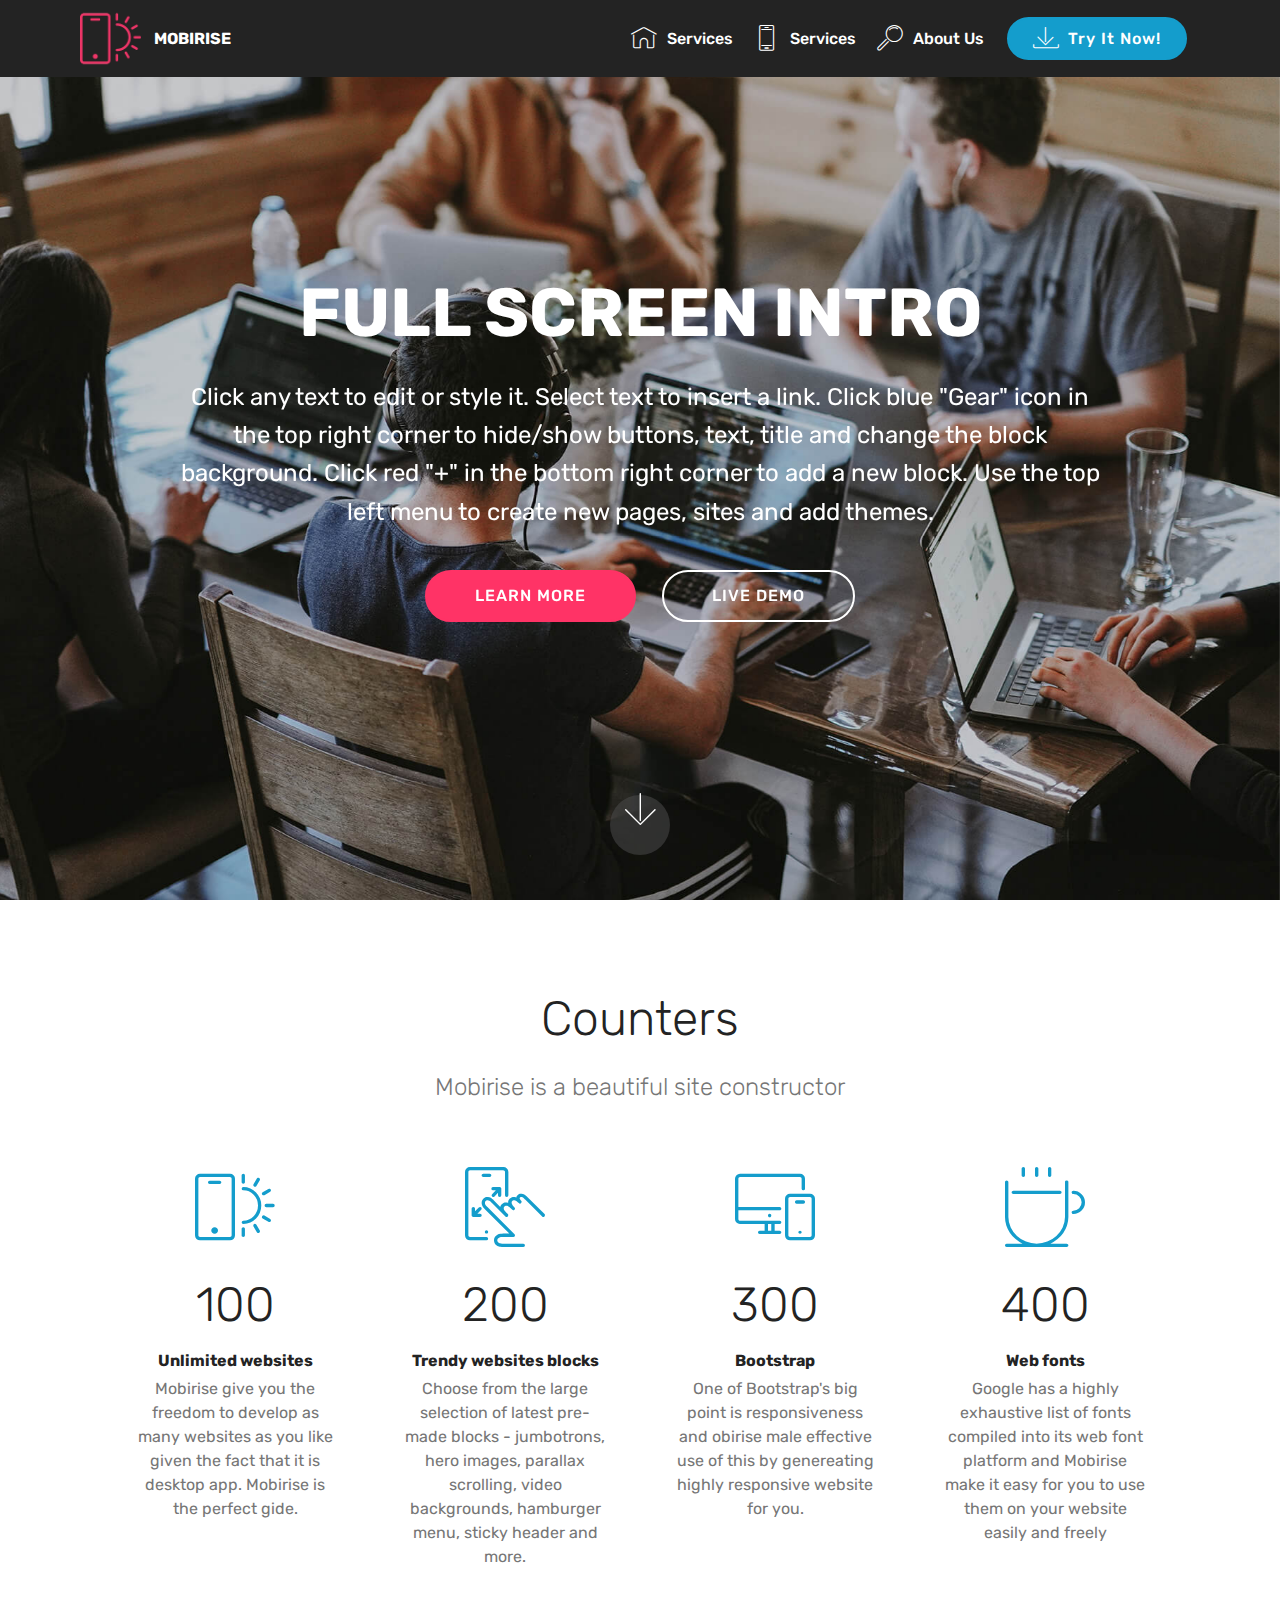
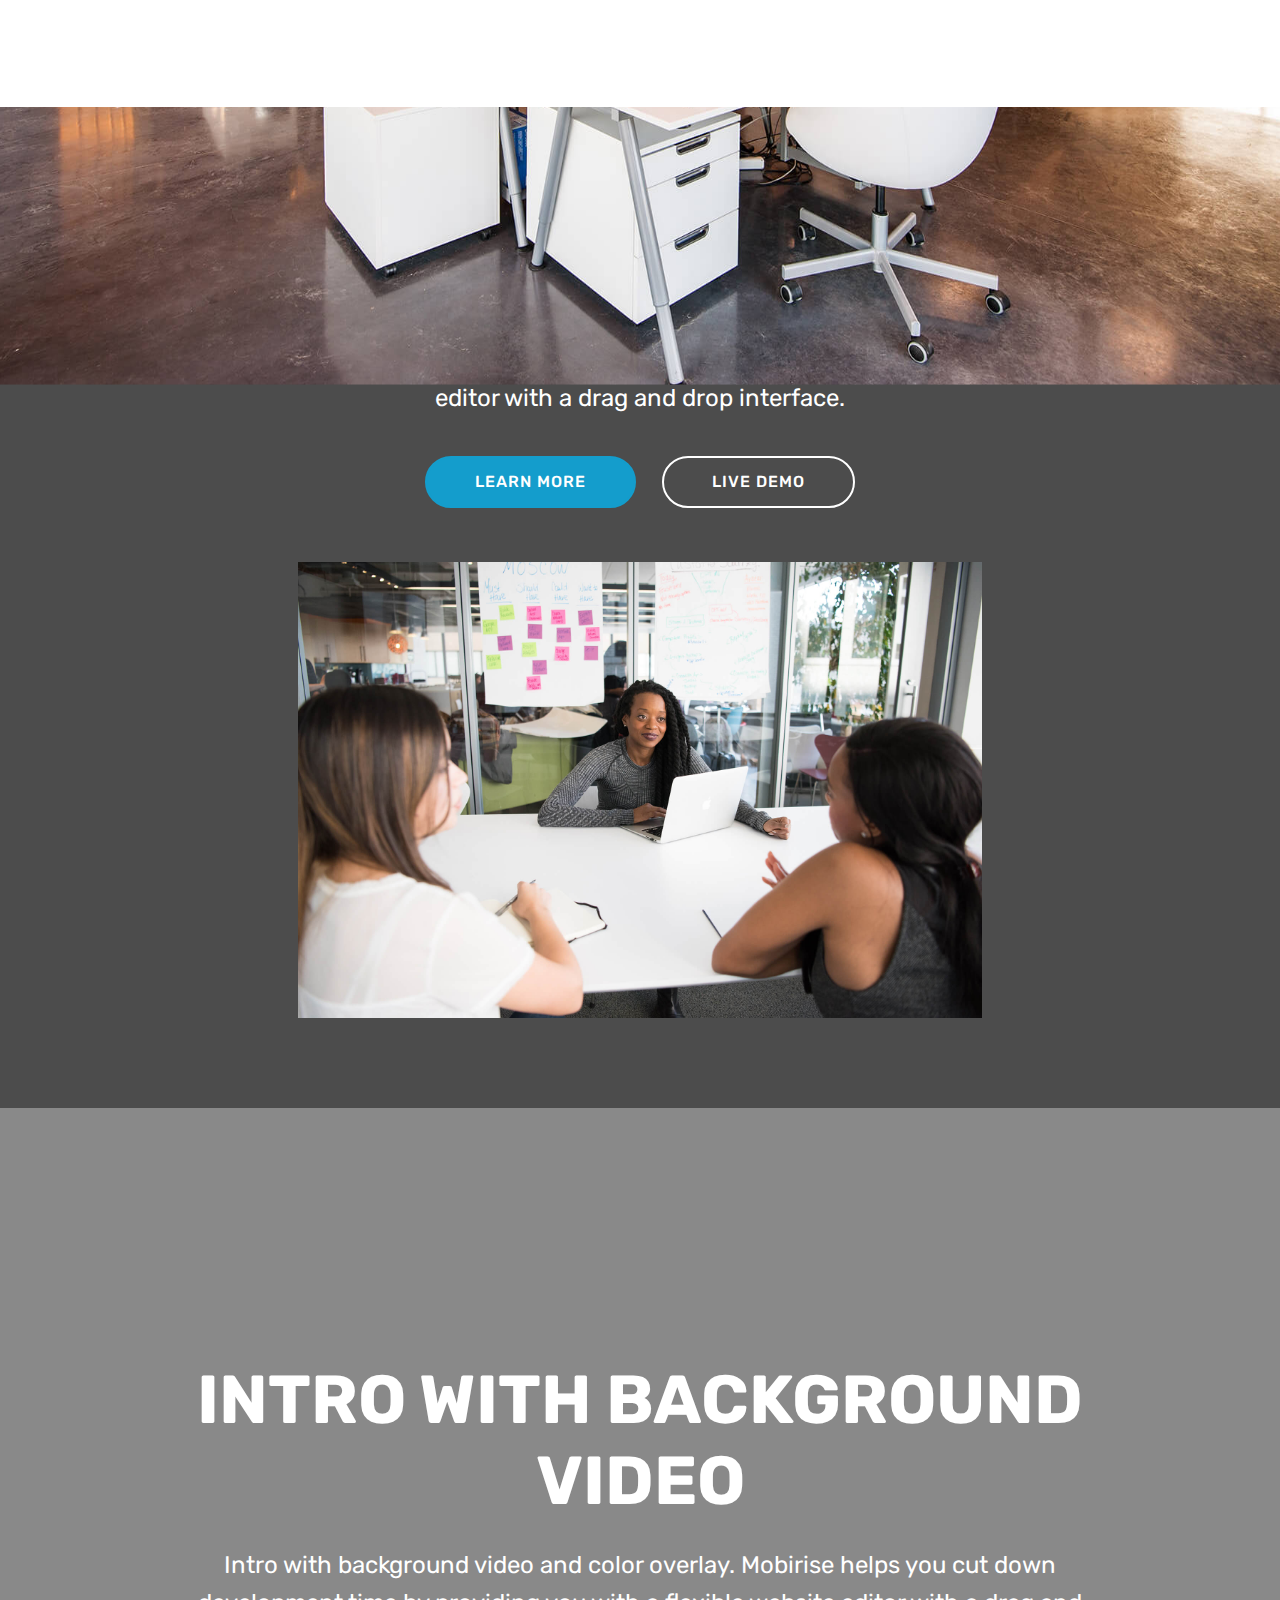
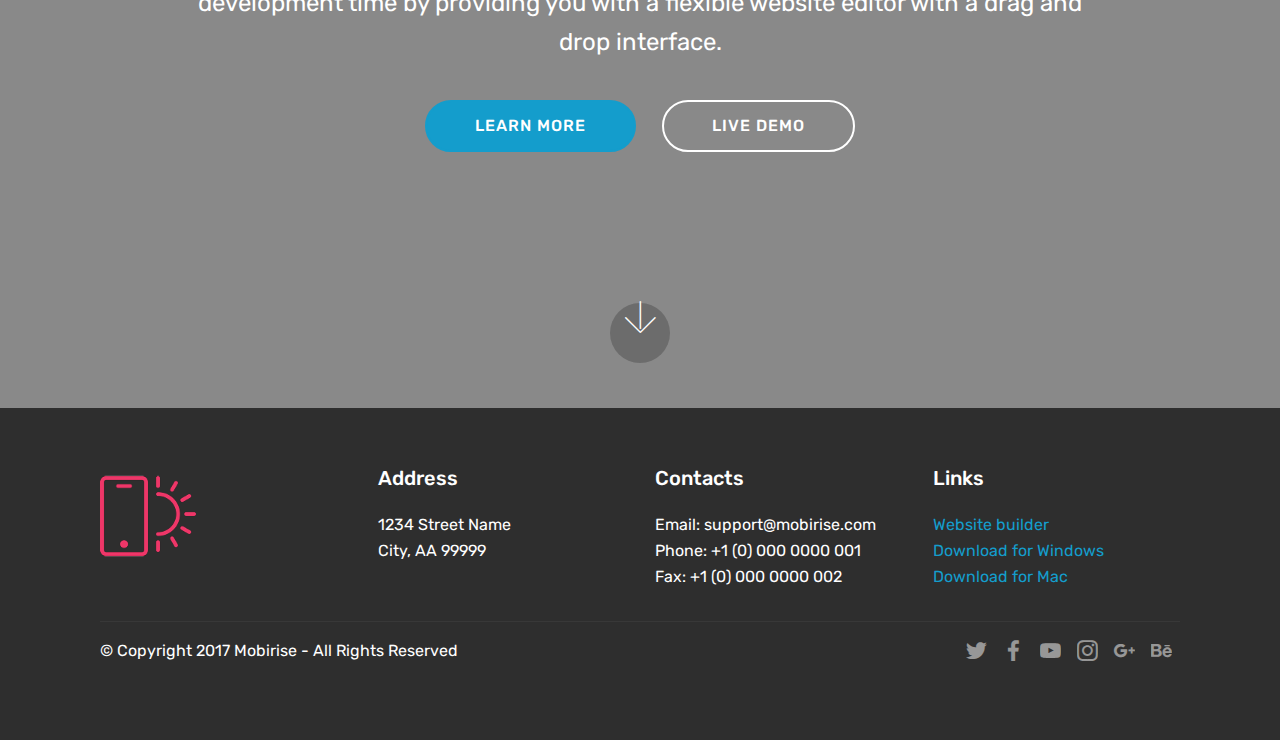
==== index.html @ 38d94d4b "create github pages" ====
<!DOCTYPE html>
<html  >
<head>
  <!-- Site made with Mobirise Website Builder v4.9.7, https://mobirise.com -->
  <meta charset="UTF-8">
  <meta http-equiv="X-UA-Compatible" content="IE=edge">
  <meta name="generator" content="Mobirise v4.9.7, mobirise.com">
  <meta name="viewport" content="width=device-width, initial-scale=1, minimum-scale=1">
  <link rel="shortcut icon" href="assets/images/logo2.png" type="image/x-icon">
  <meta name="description" content="">
  
  <title>Home</title>
  <link rel="stylesheet" href="assets/web/assets/mobirise-icons/mobirise-icons.css">
  <link rel="stylesheet" href="assets/tether/tether.min.css">
  <link rel="stylesheet" href="assets/soundcloud-plugin/style.css">
  <link rel="stylesheet" href="assets/bootstrap/css/bootstrap.min.css">
  <link rel="stylesheet" href="assets/bootstrap/css/bootstrap-grid.min.css">
  <link rel="stylesheet" href="assets/bootstrap/css/bootstrap-reboot.min.css">
  <link rel="stylesheet" href="assets/socicon/css/styles.css">
  <link rel="stylesheet" href="assets/dropdown/css/style.css">
  <link rel="stylesheet" href="assets/theme/css/style.css">
  <link rel="stylesheet" href="assets/mobirise/css/mbr-additional.css" type="text/css">
  
  
  
</head>
<body>
  <section class="menu cid-qTkzRZLJNu" once="menu" id="menu1-0">

    

    <nav class="navbar navbar-expand beta-menu navbar-dropdown align-items-center navbar-fixed-top navbar-toggleable-sm">
        <button class="navbar-toggler navbar-toggler-right" type="button" data-toggle="collapse" data-target="#navbarSupportedContent" aria-controls="navbarSupportedContent" aria-expanded="false" aria-label="Toggle navigation">
            <div class="hamburger">
                <span></span>
                <span></span>
                <span></span>
                <span></span>
            </div>
        </button>
        <div class="menu-logo">
            <div class="navbar-brand">
                <span class="navbar-logo">
                    <a href="https://mobirise.com">
                         <img src="assets/images/logo2.png" alt="Mobirise" style="height: 3.8rem;">
                    </a>
                </span>
                <span class="navbar-caption-wrap">
                    <a class="navbar-caption text-white display-4" href="https://mobirise.com">
                        MOBIRISE
                    </a>
                </span>
            </div>
        </div>
        <div class="collapse navbar-collapse" id="navbarSupportedContent">
            <ul class="navbar-nav nav-dropdown" data-app-modern-menu="true"><li class="nav-item">
                    <a class="nav-link link text-white display-4" href="index.html#header4-4">
                        <span class="mbri-home mbr-iconfont mbr-iconfont-btn"></span>
                        Services
                    </a>
                </li><li class="nav-item"><a class="nav-link link text-white display-4" href="page1.html"><span class="mbri-mobile2 mbr-iconfont mbr-iconfont-btn"></span>
                        
                        Services
                    </a></li>
                <li class="nav-item">
                    <a class="nav-link link text-white display-4" href="https://mobirise.com">
                        <span class="mbri-search mbr-iconfont mbr-iconfont-btn"></span>
                        About Us
                    </a>
                </li></ul>
            <div class="navbar-buttons mbr-section-btn"><a class="btn btn-sm btn-primary display-4" href="https://mobirise.com">
                    <span class="mbri-save mbr-iconfont mbr-iconfont-btn "></span>
                    Try It Now!
                </a></div>
        </div>
    </nav>
</section>

<section class="engine"><a href="https://mobirise.info/c">website builder</a></section><section class="cid-qTkA127IK8 mbr-fullscreen mbr-parallax-background" id="header2-1">

    

    

    <div class="container align-center">
        <div class="row justify-content-md-center">
            <div class="mbr-white col-md-10">
                <h1 class="mbr-section-title mbr-bold pb-3 mbr-fonts-style display-1">
                    FULL SCREEN INTRO
                </h1>
                
                <p class="mbr-text pb-3 mbr-fonts-style display-5">
                    Click any text to edit or style it. Select text to insert a link. Click blue "Gear" icon in the top right corner to hide/show buttons, text, title and change the block background. Click red "+" in the bottom right corner to add a new block. Use the top left menu to create new pages, sites and add themes.
                </p>
                <div class="mbr-section-btn"><a class="btn btn-md btn-secondary display-4" href="https://mobirise.com">LEARN MORE</a>
                    <a class="btn btn-md btn-white-outline display-4" href="https://mobirise.com">LIVE DEMO</a></div>
            </div>
        </div>
    </div>
    <div class="mbr-arrow hidden-sm-down" aria-hidden="true">
        <a href="#next">
            <i class="mbri-down mbr-iconfont"></i>
        </a>
    </div>
</section>

<section class="counters1 counters cid-riyl9JW5UI" id="counters1-5">

    

    

    <div class="container">
        <h2 class="mbr-section-title pb-3 align-center mbr-fonts-style display-2">
            Counters
        </h2>
        <h3 class="mbr-section-subtitle mbr-fonts-style display-5">
            Mobirise is a beautiful site constructor
        </h3>

        <div class="container pt-4 mt-2">
            <div class="media-container-row">
                <div class="card p-3 align-center col-12 col-md-6 col-lg-3">
                    <div class="panel-item p-3">
                        <div class="card-img pb-3">
                            <span class="mbri-mobirise mbr-iconfont"></span>
                        </div>

                        <div class="card-text">
                            <h3 class="count pt-3 pb-3 mbr-fonts-style display-2">
                                  100
                            </h3>
                            <h4 class="mbr-content-title mbr-bold mbr-fonts-style display-7">
                                Unlimited websites
                            </h4>
                            <p class="mbr-content-text mbr-fonts-style display-7">
                                Mobirise give you the freedom to develop as many websites as you like given the fact that it is desktop app. Mobirise is the perfect gide.
                            </p>
                        </div>
                    </div>
                </div>


                <div class="card p-3 align-center col-12 col-md-6 col-lg-3">
                    <div class="panel-item p-3">
                        <div class="card-img pb-3">
                            <span class="mbri-touch-swipe mbr-iconfont"></span>
                        </div>
                        <div class="card-text">
                            <h3 class="count pt-3 pb-3 mbr-fonts-style display-2">
                                  200
                            </h3>
                            <h4 class="mbr-content-title mbr-bold mbr-fonts-style display-7">
                                Trendy websites blocks
                            </h4>
                            <p class="mbr-content-text mbr-fonts-style display-7">
                                    Choose from the large selection of latest pre-made blocks - jumbotrons, hero images, parallax scrolling, video backgrounds, hamburger menu, sticky header and more.
                            </p>
                        </div>
                    </div>
                </div>

                <div class="card p-3 align-center col-12 col-md-6 col-lg-3">
                    <div class="panel-item p-3">
                        <div class="card-img pb-3">
                            <span class="mbri-responsive mbr-iconfont"></span>
                        </div>
                        <div class="card-text">
                            <h3 class="count pt-3 pb-3 mbr-fonts-style display-2">
                                  300
                            </h3>
                            <h4 class="mbr-content-title mbr-bold mbr-fonts-style display-7">
                                Bootstrap
                            </h4>
                            <p class="mbr-content-text mbr-fonts-style display-7">
                                    One of Bootstrap's big point is responsiveness and obirise male effective use of this by genereating highly responsive website for you.
                            </p>
                        </div>
                    </div>
                </div>


                <div class="card p-3 align-center col-12 col-md-6 col-lg-3">
                    <div class="panel-item p-3">
                        <div class="card-img pb-3">
                            <span class="mbri-hot-cup mbr-iconfont"></span>
                        </div>

                        <div class="card-texts">
                             <h3 class="count pt-3 pb-3 mbr-fonts-style display-2">
                                  400
                            </h3>
                            <h4 class="mbr-content-title mbr-bold mbr-fonts-style display-7">
                                Web fonts
                            </h4>
                            <p class="mbr-content-text mbr-fonts-style display-7">
                                    Google has a highly exhaustive list of fonts compiled into its web font platform and Mobirise make it easy for you to use them on your website easily and freely
                            </p>
                        </div>
                    </div>
                </div>
            </div>
        </div>
   </div>
</section>

<section class="header4 cid-riyl6ljo3e mbr-parallax-background" id="header4-4">

    

    <div class="mbr-overlay" style="opacity: 0.8; background-color: rgb(35, 35, 35);">
    </div>

    <div class="container">
        <div class="row justify-content-md-center">
            <div class="media-content col-md-10">
                <h1 class="mbr-section-title align-center mbr-white pb-3 mbr-bold mbr-fonts-style display-1">
                    INTRO WITH IMAGE
                </h1>
                
                <div class="mbr-text align-center mbr-white pb-3">
                    <p class="mbr-text mbr-fonts-style display-5">
                        Intro with background image, color overlay and a picture at the bottom. Mobirise helps you cut down development time by providing you with a flexible website editor with a drag and drop interface.
                    </p>
                </div>
                <div class="mbr-section-btn align-center">
                    <a class="btn btn-md btn-primary display-4" href="https://mobirise.co">LEARN MORE</a>
                    <a class="btn btn-md btn-white-outline display-4" href="https://mobirise.co">LIVE DEMO</a>
                </div>
            </div>
            <div class="mbr-figure pt-5">
                <img src="assets/images/background2.jpg" alt="Mobirise" style="width: 60%;">
            </div>
        </div>
    </div>
</section>

<section class="header6 cid-riyl5qrxPN mbr-fullscreen" data-bg-video="https://www.youtube.com/watch?v=36YgDDJ7XSc" id="header6-3">

    

    <div class="mbr-overlay" style="opacity: 0.5; background-color: rgb(35, 35, 35);">
    </div>

    <div class="container">
        <div class="row justify-content-md-center">
            <div class="mbr-white col-md-10">
                <h1 class="mbr-section-title align-center mbr-bold pb-3 mbr-fonts-style display-1">
                    INTRO WITH BACKGROUND VIDEO
                </h1>
                <p class="mbr-text align-center pb-3 mbr-fonts-style display-5">
                    Intro with background video and color overlay. Mobirise helps you cut down development time by providing you with a flexible website editor with a drag and drop interface.
                </p>
                <div class="mbr-section-btn align-center">
                        <a class="btn btn-md btn-primary display-4" href="https://mobirise.co">LEARN MORE</a>
                        <a class="btn btn-md btn-white-outline display-4" href="https://mobirise.co">LIVE DEMO</a>
                </div>
            </div>
        </div>
    </div>

    <div class="mbr-arrow hidden-sm-down" aria-hidden="true">
        <a href="#next">
            <i class="mbri-down mbr-iconfont"></i>
        </a>
    </div>
</section>

<section class="cid-qTkAaeaxX5" id="footer1-2">

    

    

    <div class="container">
        <div class="media-container-row content text-white">
            <div class="col-12 col-md-3">
                <div class="media-wrap">
                    <a href="https://mobirise.com/">
                        <img src="assets/images/logo2.png" alt="Mobirise">
                    </a>
                </div>
            </div>
            <div class="col-12 col-md-3 mbr-fonts-style display-7">
                <h5 class="pb-3">
                    Address
                </h5>
                <p class="mbr-text">
                    1234 Street Name
                    <br>City, AA 99999
                </p>
            </div>
            <div class="col-12 col-md-3 mbr-fonts-style display-7">
                <h5 class="pb-3">
                    Contacts
                </h5>
                <p class="mbr-text">
                    Email: support@mobirise.com
                    <br>Phone: +1 (0) 000 0000 001
                    <br>Fax: +1 (0) 000 0000 002
                </p>
            </div>
            <div class="col-12 col-md-3 mbr-fonts-style display-7">
                <h5 class="pb-3">
                    Links
                </h5>
                <p class="mbr-text">
                    <a class="text-primary" href="https://mobirise.com/">Website builder</a>
                    <br><a class="text-primary" href="https://mobirise.com/mobirise-free-win.zip">Download for Windows</a>
                    <br><a class="text-primary" href="https://mobirise.com/mobirise-free-mac.zip">Download for Mac</a>
                </p>
            </div>
        </div>
        <div class="footer-lower">
            <div class="media-container-row">
                <div class="col-sm-12">
                    <hr>
                </div>
            </div>
            <div class="media-container-row mbr-white">
                <div class="col-sm-6 copyright">
                    <p class="mbr-text mbr-fonts-style display-7">
                        © Copyright 2017 Mobirise - All Rights Reserved
                    </p>
                </div>
                <div class="col-md-6">
                    <div class="social-list align-right">
                        <div class="soc-item">
                            <a href="https://twitter.com/mobirise" target="_blank">
                                <span class="socicon-twitter socicon mbr-iconfont mbr-iconfont-social"></span>
                            </a>
                        </div>
                        <div class="soc-item">
                            <a href="https://www.facebook.com/pages/Mobirise/1616226671953247" target="_blank">
                                <span class="socicon-facebook socicon mbr-iconfont mbr-iconfont-social"></span>
                            </a>
                        </div>
                        <div class="soc-item">
                            <a href="https://www.youtube.com/c/mobirise" target="_blank">
                                <span class="socicon-youtube socicon mbr-iconfont mbr-iconfont-social"></span>
                            </a>
                        </div>
                        <div class="soc-item">
                            <a href="https://instagram.com/mobirise" target="_blank">
                                <span class="socicon-instagram socicon mbr-iconfont mbr-iconfont-social"></span>
                            </a>
                        </div>
                        <div class="soc-item">
                            <a href="https://plus.google.com/u/0/+Mobirise" target="_blank">
                                <span class="socicon-googleplus socicon mbr-iconfont mbr-iconfont-social"></span>
                            </a>
                        </div>
                        <div class="soc-item">
                            <a href="https://www.behance.net/Mobirise" target="_blank">
                                <span class="socicon-behance socicon mbr-iconfont mbr-iconfont-social"></span>
                            </a>
                        </div>
                    </div>
                </div>
            </div>
        </div>
    </div>
</section>


  <script src="assets/web/assets/jquery/jquery.min.js"></script>
  <script src="assets/popper/popper.min.js"></script>
  <script src="assets/tether/tether.min.js"></script>
  <script src="assets/bootstrap/js/bootstrap.min.js"></script>
  <script src="assets/smoothscroll/smooth-scroll.js"></script>
  <script src="assets/touchswipe/jquery.touch-swipe.min.js"></script>
  <script src="assets/parallax/jarallax.min.js"></script>
  <script src="assets/viewportchecker/jquery.viewportchecker.js"></script>
  <script src="assets/ytplayer/jquery.mb.ytplayer.min.js"></script>
  <script src="assets/vimeoplayer/jquery.mb.vimeo_player.js"></script>
  <script src="assets/dropdown/js/script.min.js"></script>
  <script src="assets/theme/js/script.js"></script>
  
  
</body>
</html>
---- assets/web/assets/mobirise-icons/mobirise-icons.css ----
@font-face {
  font-family: 'MobiriseIcons';
  src:  url('mobirise-icons.eot?spat4u');
  src:  url('mobirise-icons.eot?spat4u#iefix') format('embedded-opentype'),
    url('mobirise-icons.ttf?spat4u') format('truetype'),
    url('mobirise-icons.woff?spat4u') format('woff'),
    url('mobirise-icons.svg?spat4u#MobiriseIcons') format('svg');
  font-weight: normal;
  font-style: normal;
}

[class^="mbri-"], [class*=" mbri-"] {
  /* use !important to prevent issues with browser extensions that change fonts */
  font-family: MobiriseIcons !important;
  speak: none;
  font-style: normal;
  font-weight: normal;
  font-variant: normal;
  text-transform: none;
  line-height: 1;

  /* Better Font Rendering =========== */
  -webkit-font-smoothing: antialiased;
  -moz-osx-font-smoothing: grayscale;
}

.mbri-add-submenu:before {
  content: "\e900";
}
.mbri-alert:before {
  content: "\e901";
}
.mbri-align-center:before {
  content: "\e902";
}
.mbri-align-justify:before {
  content: "\e903";
}
.mbri-align-left:before {
  content: "\e904";
}
.mbri-align-right:before {
  content: "\e905";
}
.mbri-android:before {
  content: "\e906";
}
.mbri-apple:before {
  content: "\e907";
}
.mbri-arrow-down:before {
  content: "\e908";
}
.mbri-arrow-next:before {
  content: "\e909";
}
.mbri-arrow-prev:before {
  content: "\e90a";
}
.mbri-arrow-up:before {
  content: "\e90b";
}
.mbri-bold:before {
  content: "\e90c";
}
.mbri-bookmark:before {
  content: "\e90d";
}
.mbri-bootstrap:before {
  content: "\e90e";
}
.mbri-briefcase:before {
  content: "\e90f";
}
.mbri-browse:before {
  content: "\e910";
}
.mbri-bulleted-list:before {
  content: "\e911";
}
.mbri-calendar:before {
  content: "\e912";
}
.mbri-camera:before {
  content: "\e913";
}
.mbri-cart-add:before {
  content: "\e914";
}
.mbri-cart-full:before {
  content: "\e915";
}
.mbri-cash:before {
  content: "\e916";
}
.mbri-change-style:before {
  content: "\e917";
}
.mbri-chat:before {
  content: "\e918";
}
.mbri-clock:before {
  content: "\e919";
}
.mbri-close:before {
  content: "\e91a";
}
.mbri-cloud:before {
  content: "\e91b";
}
.mbri-code:before {
  content: "\e91c";
}
.mbri-contact-form:before {
  content: "\e91d";
}
.mbri-credit-card:before {
  content: "\e91e";
}
.mbri-cursor-click:before {
  content: "\e91f";
}
.mbri-cust-feedback:before {
  content: "\e920";
}
.mbri-database:before {
  content: "\e921";
}
.mbri-delivery:before {
  content: "\e922";
}
.mbri-desktop:before {
  content: "\e923";
}
.mbri-devices:before {
  content: "\e924";
}
.mbri-down:before {
  content: "\e925";
}
.mbri-download:before {
  content: "\e989";
}
.mbri-drag-n-drop:before {
  content: "\e927";
}
.mbri-drag-n-drop2:before {
  content: "\e928";
}
.mbri-edit:before {
  content: "\e929";
}
.mbri-edit2:before {
  content: "\e92a";
}
.mbri-error:before {
  content: "\e92b";
}
.mbri-extension:before {
  content: "\e92c";
}
.mbri-features:before {
  content: "\e92d";
}
.mbri-file:before {
  content: "\e92e";
}
.mbri-flag:before {
  content: "\e92f";
}
.mbri-folder:before {
  content: "\e930";
}
.mbri-gift:before {
  content: "\e931";
}
.mbri-github:before {
  content: "\e932";
}
.mbri-globe:before {
  content: "\e933";
}
.mbri-globe-2:before {
  content: "\e934";
}
.mbri-growing-chart:before {
  content: "\e935";
}
.mbri-hearth:before {
  content: "\e936";
}
.mbri-help:before {
  content: "\e937";
}
.mbri-home:before {
  content: "\e938";
}
.mbri-hot-cup:before {
  content: "\e939";
}
.mbri-idea:before {
  content: "\e93a";
}
.mbri-image-gallery:before {
  content: "\e93b";
}
.mbri-image-slider:before {
  content: "\e93c";
}
.mbri-info:before {
  content: "\e93d";
}
.mbri-italic:before {
  content: "\e93e";
}
.mbri-key:before {
  content: "\e93f";
}
.mbri-laptop:before {
  content: "\e940";
}
.mbri-layers:before {
  content: "\e941";
}
.mbri-left-right:before {
  content: "\e942";
}
.mbri-left:before {
  content: "\e943";
}
.mbri-letter:before {
  content: "\e944";
}
.mbri-like:before {
  content: "\e945";
}
.mbri-link:before {
  content: "\e946";
}
.mbri-lock:before {
  content: "\e947";
}
.mbri-login:before {
  content: "\e948";
}
.mbri-logout:before {
  content: "\e949";
}
.mbri-magic-stick:before {
  content: "\e94a";
}
.mbri-map-pin:before {
  content: "\e94b";
}
.mbri-menu:before {
  content: "\e94c";
}
.mbri-mobile:before {
  content: "\e94d";
}
.mbri-mobile2:before {
  content: "\e94e";
}
.mbri-mobirise:before {
  content: "\e94f";
}
.mbri-more-horizontal:before {
  content: "\e950";
}
.mbri-more-vertical:before {
  content: "\e951";
}
.mbri-music:before {
  content: "\e952";
}
.mbri-new-file:before {
  content: "\e953";
}
.mbri-numbered-list:before {
  content: "\e954";
}
.mbri-opened-folder:before {
  content: "\e955";
}
.mbri-pages:before {
  content: "\e956";
}
.mbri-paper-plane:before {
  content: "\e957";
}
.mbri-paperclip:before {
  content: "\e958";
}
.mbri-photo:before {
  content: "\e959";
}
.mbri-photos:before {
  content: "\e95a";
}
.mbri-pin:before {
  content: "\e95b";
}
.mbri-play:before {
  content: "\e95c";
}
.mbri-plus:before {
  content: "\e95d";
}
.mbri-preview:before {
  content: "\e95e";
}
.mbri-print:before {
  content: "\e95f";
}
.mbri-protect:before {
  content: "\e960";
}
.mbri-question:before {
  content: "\e961";
}
.mbri-quote-left:before {
  content: "\e962";
}
.mbri-quote-right:before {
  content: "\e963";
}
.mbri-refresh:before {
  content: "\e964";
}
.mbri-responsive:before {
  content: "\e965";
}
.mbri-right:before {
  content: "\e966";
}
.mbri-rocket:before {
  content: "\e967";
}
.mbri-sad-face:before {
  content: "\e968";
}
.mbri-sale:before {
  content: "\e969";
}
.mbri-save:before {
  content: "\e96a";
}
.mbri-search:before {
  content: "\e96b";
}
.mbri-setting:before {
  content: "\e96c";
}
.mbri-setting2:before {
  content: "\e96d";
}
.mbri-setting3:before {
  content: "\e96e";
}
.mbri-share:before {
  content: "\e96f";
}
.mbri-shopping-bag:before {
  content: "\e970";
}
.mbri-shopping-basket:before {
  content: "\e971";
}
.mbri-shopping-cart:before {
  content: "\e972";
}
.mbri-sites:before {
  content: "\e973";
}
.mbri-smile-face:before {
  content: "\e974";
}
.mbri-speed:before {
  content: "\e975";
}
.mbri-star:before {
  content: "\e976";
}
.mbri-success:before {
  content: "\e977";
}
.mbri-sun:before {
  content: "\e978";
}
.mbri-sun2:before {
  content: "\e979";
}
.mbri-tablet:before {
  content: "\e97a";
}
.mbri-tablet-vertical:before {
  content: "\e97b";
}
.mbri-target:before {
  content: "\e97c";
}
.mbri-timer:before {
  content: "\e97d";
}
.mbri-to-ftp:before {
  content: "\e97e";
}
.mbri-to-local-drive:before {
  content: "\e97f";
}
.mbri-touch-swipe:before {
  content: "\e980";
}
.mbri-touch:before {
  content: "\e981";
}
.mbri-trash:before {
  content: "\e982";
}
.mbri-underline:before {
  content: "\e983";
}
.mbri-unlink:before {
  content: "\e984";
}
.mbri-unlock:before {
  content: "\e985";
}
.mbri-up-down:before {
  content: "\e986";
}
.mbri-up:before {
  content: "\e987";
}
.mbri-update:before {
  content: "\e988";
}
.mbri-upload:before {
 content: "\e926"; 
}
.mbri-user:before {
  content: "\e98a";
}
.mbri-user2:before {
  content: "\e98b";
}
.mbri-users:before {
  content: "\e98c";
}
.mbri-video:before {
  content: "\e98d";
}
.mbri-video-play:before {
  content: "\e98e";
}
.mbri-watch:before {
  content: "\e98f";
}
.mbri-website-theme:before {
  content: "\e990";
}
.mbri-wifi:before {
  content: "\e991";
}
.mbri-windows:before {
  content: "\e992";
}
.mbri-zoom-out:before {
  content: "\e993";
}
.mbri-redo:before {
  content: "\e994";
}
.mbri-undo:before {
  content: "\e995";
}
---- assets/soundcloud-plugin/style.css ----
.addons-container {
  position: relative;
  margin-left: auto;
  margin-right: auto;
  padding-right: 15px;
  padding-left: 15px; }
  @media (min-width: 576px) {
    .addons-container {
      padding-right: 15px;
      padding-left: 15px; } }
  @media (min-width: 768px) {
    .addons-container {
      padding-right: 15px;
      padding-left: 15px; } }
  @media (min-width: 992px) {
    .addons-container {
      padding-right: 15px;
      padding-left: 15px; } }
  @media (min-width: 1200px) {
    .addons-container {
      padding-right: 15px;
      padding-left: 15px; } }
  @media (min-width: 576px) {
    .addons-container {
      width: 540px;
      max-width: 100%; } }
  @media (min-width: 768px) {
    .addons-container {
      width: 720px;
      max-width: 100%; } }
  @media (min-width: 992px) {
    .addons-container {
      width: 960px;
      max-width: 100%; } }
  @media (min-width: 1200px) {
    .addons-container {
      width: 1140px;
      max-width: 100%; } }

.addons-container-inner{
    position: relative;
    width: 100%;
    min-height: 1px;
    padding-right: 15px;
    padding-left: 15px;
}
@media (min-width: 567px) {
    .addons-container-inner{
        -ms-flex: 0 0 66.666667%;
        flex: 0 0 66.666667%;
        max-width: 66.666667%;
    }
}
.addons-row{
    display: flex;
    justify-content:center;
}
---- assets/socicon/css/styles.css ----
@charset "UTF-8";

@font-face {
  font-family: "socicon";
  src:url("../fonts/socicon.eot");
  src:url("../fonts/socicon.eot?#iefix") format("embedded-opentype"),
    url("../fonts/socicon.woff") format("woff"),
    url("../fonts/socicon.ttf") format("truetype"),
    url("../fonts/socicon.svg#socicon") format("svg");
  font-weight: normal;
  font-style: normal;

}

[data-icon]:before {
  font-family: "socicon" !important;
  content: attr(data-icon);
  font-style: normal !important;
  font-weight: normal !important;
  font-variant: normal !important;
  text-transform: none !important;
  speak: none;
  line-height: 1;
  -webkit-font-smoothing: antialiased;
  -moz-osx-font-smoothing: grayscale;
}

[class^="socicon-"]:before,
[class*=" socicon-"]:before {
  font-family: "socicon" !important;
  font-style: normal !important;
  font-weight: normal !important;
  font-variant: normal !important;
  text-transform: none !important;
  speak: none;
  line-height: 1;
  -webkit-font-smoothing: antialiased;
  -moz-osx-font-smoothing: grayscale;
}

.socicon-modelmayhem:before {
  content: "\e000";
}
.socicon-mixcloud:before {
  content: "\e001";
}
.socicon-drupal:before {
  content: "\e002";
}
.socicon-swarm:before {
  content: "\e003";
}
.socicon-istock:before {
  content: "\e004";
}
.socicon-yammer:before {
  content: "\e005";
}
.socicon-ello:before {
  content: "\e006";
}
.socicon-stackoverflow:before {
  content: "\e007";
}
.socicon-persona:before {
  content: "\e008";
}
.socicon-triplej:before {
  content: "\e009";
}
.socicon-houzz:before {
  content: "\e00a";
}
.socicon-rss:before {
  content: "\e00b";
}
.socicon-paypal:before {
  content: "\e00c";
}
.socicon-odnoklassniki:before {
  content: "\e00d";
}
.socicon-airbnb:before {
  content: "\e00e";
}
.socicon-periscope:before {
  content: "\e00f";
}
.socicon-outlook:before {
  content: "\e010";
}
.socicon-coderwall:before {
  content: "\e011";
}
.socicon-tripadvisor:before {
  content: "\e012";
}
.socicon-appnet:before {
  content: "\e013";
}
.socicon-goodreads:before {
  content: "\e014";
}
.socicon-tripit:before {
  content: "\e015";
}
.socicon-lanyrd:before {
  content: "\e016";
}
.socicon-slideshare:before {
  content: "\e017";
}
.socicon-buffer:before {
  content: "\e018";
}
.socicon-disqus:before {
  content: "\e019";
}
.socicon-vkontakte:before {
  content: "\e01a";
}
.socicon-whatsapp:before {
  content: "\e01b";
}
.socicon-patreon:before {
  content: "\e01c";
}
.socicon-storehouse:before {
  content: "\e01d";
}
.socicon-pocket:before {
  content: "\e01e";
}
.socicon-mail:before {
  content: "\e01f";
}
.socicon-blogger:before {
  content: "\e020";
}
.socicon-technorati:before {
  content: "\e021";
}
.socicon-reddit:before {
  content: "\e022";
}
.socicon-dribbble:before {
  content: "\e023";
}
.socicon-stumbleupon:before {
  content: "\e024";
}
.socicon-digg:before {
  content: "\e025";
}
.socicon-envato:before {
  content: "\e026";
}
.socicon-behance:before {
  content: "\e027";
}
.socicon-delicious:before {
  content: "\e028";
}
.socicon-deviantart:before {
  content: "\e029";
}
.socicon-forrst:before {
  content: "\e02a";
}
.socicon-play:before {
  content: "\e02b";
}
.socicon-zerply:before {
  content: "\e02c";
}
.socicon-wikipedia:before {
  content: "\e02d";
}
.socicon-apple:before {
  content: "\e02e";
}
.socicon-flattr:before {
  content: "\e02f";
}
.socicon-github:before {
  content: "\e030";
}
.socicon-renren:before {
  content: "\e031";
}
.socicon-friendfeed:before {
  content: "\e032";
}
.socicon-newsvine:before {
  content: "\e033";
}
.socicon-identica:before {
  content: "\e034";
}
.socicon-bebo:before {
  content: "\e035";
}
.socicon-zynga:before {
  content: "\e036";
}
.socicon-steam:before {
  content: "\e037";
}
.socicon-xbox:before {
  content: "\e038";
}
.socicon-windows:before {
  content: "\e039";
}
.socicon-qq:before {
  content: "\e03a";
}
.socicon-douban:before {
  content: "\e03b";
}
.socicon-meetup:before {
  content: "\e03c";
}
.socicon-playstation:before {
  content: "\e03d";
}
.socicon-android:before {
  content: "\e03e";
}
.socicon-snapchat:before {
  content: "\e03f";
}
.socicon-twitter:before {
  content: "\e040";
}
.socicon-facebook:before {
  content: "\e041";
}
.socicon-googleplus:before {
  content: "\e042";
}
.socicon-pinterest:before {
  content: "\e043";
}
.socicon-foursquare:before {
  content: "\e044";
}
.socicon-yahoo:before {
  content: "\e045";
}
.socicon-skype:before {
  content: "\e046";
}
.socicon-yelp:before {
  content: "\e047";
}
.socicon-feedburner:before {
  content: "\e048";
}
.socicon-linkedin:before {
  content: "\e049";
}
.socicon-viadeo:before {
  content: "\e04a";
}
.socicon-xing:before {
  content: "\e04b";
}
.socicon-myspace:before {
  content: "\e04c";
}
.socicon-soundcloud:before {
  content: "\e04d";
}
.socicon-spotify:before {
  content: "\e04e";
}
.socicon-grooveshark:before {
  content: "\e04f";
}
.socicon-lastfm:before {
  content: "\e050";
}
.socicon-youtube:before {
  content: "\e051";
}
.socicon-vimeo:before {
  content: "\e052";
}
.socicon-dailymotion:before {
  content: "\e053";
}
.socicon-vine:before {
  content: "\e054";
}
.socicon-flickr:before {
  content: "\e055";
}
.socicon-500px:before {
  content: "\e056";
}
.socicon-wordpress:before {
  content: "\e058";
}
.socicon-tumblr:before {
  content: "\e059";
}
.socicon-twitch:before {
  content: "\e05a";
}
.socicon-8tracks:before {
  content: "\e05b";
}
.socicon-amazon:before {
  content: "\e05c";
}
.socicon-icq:before {
  content: "\e05d";
}
.socicon-smugmug:before {
  content: "\e05e";
}
.socicon-ravelry:before {
  content: "\e05f";
}
.socicon-weibo:before {
  content: "\e060";
}
.socicon-baidu:before {
  content: "\e061";
}
.socicon-angellist:before {
  content: "\e062";
}
.socicon-ebay:before {
  content: "\e063";
}
.socicon-imdb:before {
  content: "\e064";
}
.socicon-stayfriends:before {
  content: "\e065";
}
.socicon-residentadvisor:before {
  content: "\e066";
}
.socicon-google:before {
  content: "\e067";
}
.socicon-yandex:before {
  content: "\e068";
}
.socicon-sharethis:before {
  content: "\e069";
}
.socicon-bandcamp:before {
  content: "\e06a";
}
.socicon-itunes:before {
  content: "\e06b";
}
.socicon-deezer:before {
  content: "\e06c";
}
.socicon-telegram:before {
  content: "\e06e";
}
.socicon-openid:before {
  content: "\e06f";
}
.socicon-amplement:before {
  content: "\e070";
}
.socicon-viber:before {
  content: "\e071";
}
.socicon-zomato:before {
  content: "\e072";
}
.socicon-draugiem:before {
  content: "\e074";
}
.socicon-endomodo:before {
  content: "\e075";
}
.socicon-filmweb:before {
  content: "\e076";
}
.socicon-stackexchange:before {
  content: "\e077";
}
.socicon-wykop:before {
  content: "\e078";
}
.socicon-teamspeak:before {
  content: "\e079";
}
.socicon-teamviewer:before {
  content: "\e07a";
}
.socicon-ventrilo:before {
  content: "\e07b";
}
.socicon-younow:before {
  content: "\e07c";
}
.socicon-raidcall:before {
  content: "\e07d";
}
.socicon-mumble:before {
  content: "\e07e";
}
.socicon-medium:before {
  content: "\e06d";
}
.socicon-bebee:before {
  content: "\e07f";
}
.socicon-hitbox:before {
  content: "\e080";
}
.socicon-reverbnation:before {
  content: "\e081";
}
.socicon-formulr:before {
  content: "\e082";
}
.socicon-instagram:before {
  content: "\e057";
}
.socicon-battlenet:before {
  content: "\e083";
}
.socicon-chrome:before {
  content: "\e084";
}
.socicon-discord:before {
  content: "\e086";
}
.socicon-issuu:before {
  content: "\e087";
}
.socicon-macos:before {
  content: "\e088";
}
.socicon-firefox:before {
  content: "\e089";
}
.socicon-opera:before {
  content: "\e08d";
}
.socicon-keybase:before {
  content: "\e090";
}
.socicon-alliance:before {
  content: "\e091";
}
.socicon-livejournal:before {
  content: "\e092";
}
.socicon-googlephotos:before {
  content: "\e093";
}
.socicon-horde:before {
  content: "\e094";
}
.socicon-etsy:before {
  content: "\e095";
}
.socicon-zapier:before {
  content: "\e096";
}
.socicon-google-scholar:before {
  content: "\e097";
}
.socicon-researchgate:before {
  content: "\e098";
}
.socicon-wechat:before {
  content: "\e099";
}
.socicon-strava:before {
  content: "\e09a";
}
.socicon-line:before {
  content: "\e09b";
}
.socicon-lyft:before {
  content: "\e09c";
}
.socicon-uber:before {
  content: "\e09d";
}
.socicon-songkick:before {
  content: "\e09e";
}
.socicon-viewbug:before {
  content: "\e09f";
}
.socicon-googlegroups:before {
  content: "\e0a0";
}
.socicon-quora:before {
  content: "\e073";
}
.socicon-diablo:before {
  content: "\e085";
}
.socicon-blizzard:before {
  content: "\e0a1";
}
.socicon-hearthstone:before {
  content: "\e08b";
}
.socicon-heroes:before {
  content: "\e08a";
}
.socicon-overwatch:before {
  content: "\e08c";
}
.socicon-warcraft:before {
  content: "\e08e";
}
.socicon-starcraft:before {
  content: "\e08f";
}
.socicon-beam:before {
  content: "\e0a2";
}
.socicon-curse:before {
  content: "\e0a3";
}
.socicon-player:before {
  content: "\e0a4";
}
.socicon-streamjar:before {
  content: "\e0a5";
}
.socicon-nintendo:before {
  content: "\e0a6";
}
.socicon-hellocoton:before {
  content: "\e0a7";
}
---- assets/dropdown/css/style.css ----
.navbar-dropdown {
  left: 0;
  padding: 0;
  position: absolute;
  right: 0;
  top: 0;
  transition: all 0.45s ease;
  z-index: 1030;
  background: #282828; }
  .navbar-dropdown .navbar-logo {
    margin-right: 0.8rem;
    transition: margin 0.3s ease-in-out;
    vertical-align: middle; }
    .navbar-dropdown .navbar-logo img {
      height: 3.125rem;
      transition: all 0.3s ease-in-out; }
    .navbar-dropdown .navbar-logo.mbr-iconfont {
      font-size: 3.125rem;
      line-height: 3.125rem; }
  .navbar-dropdown .navbar-caption {
    font-weight: 700;
    white-space: normal;
    vertical-align: -4px;
    line-height: 3.125rem !important; }
    .navbar-dropdown .navbar-caption, .navbar-dropdown .navbar-caption:hover {
      color: inherit;
      text-decoration: none; }
  .navbar-dropdown .mbr-iconfont + .navbar-caption {
    vertical-align: -1px; }
  .navbar-dropdown.navbar-fixed-top {
    position: fixed; }
  .navbar-dropdown .navbar-brand span {
    vertical-align: -4px; }
  .navbar-dropdown.bg-color.transparent {
    background: none; }
  .navbar-dropdown.navbar-short .navbar-brand {
    padding: 0.625rem 0; }
    .navbar-dropdown.navbar-short .navbar-brand span {
      vertical-align: -1px; }
  .navbar-dropdown.navbar-short .navbar-caption {
    line-height: 2.375rem !important;
    vertical-align: -2px; }
  .navbar-dropdown.navbar-short .navbar-logo {
    margin-right: 0.5rem; }
    .navbar-dropdown.navbar-short .navbar-logo img {
      height: 2.375rem; }
    .navbar-dropdown.navbar-short .navbar-logo.mbr-iconfont {
      font-size: 2.375rem;
      line-height: 2.375rem; }
  .navbar-dropdown.navbar-short .mbr-table-cell {
    height: 3.625rem; }
  .navbar-dropdown .navbar-close {
    left: 0.6875rem;
    position: fixed;
    top: 0.75rem;
    z-index: 1000; }
  .navbar-dropdown .hamburger-icon {
    content: "";
    display: inline-block;
    vertical-align: middle;
    width: 16px;
    -webkit-box-shadow: 0 -6px 0 1px #282828,0 0 0 1px #282828,0 6px 0 1px #282828;
    -moz-box-shadow: 0 -6px 0 1px #282828,0 0 0 1px #282828,0 6px 0 1px #282828;
    box-shadow: 0 -6px 0 1px #282828,0 0 0 1px #282828,0 6px 0 1px #282828; }

.dropdown-menu .dropdown-toggle[data-toggle="dropdown-submenu"]::after {
  border-bottom: 0.35em solid transparent;
  border-left: 0.35em solid;
  border-right: 0;
  border-top: 0.35em solid transparent;
  margin-left: 0.3rem; }

.dropdown-menu .dropdown-item:focus {
  outline: 0; }

.nav-dropdown {
  font-size: 0.75rem;
  font-weight: 500;
  height: auto !important; }
  .nav-dropdown .nav-btn {
    padding-left: 1rem; }
  .nav-dropdown .link {
    margin: .667em 1.667em;
    font-weight: 500;
    padding: 0;
    transition: color .2s ease-in-out; }
    .nav-dropdown .link.dropdown-toggle {
      margin-right: 2.583em; }
      .nav-dropdown .link.dropdown-toggle::after {
        margin-left: .25rem;
        border-top: 0.35em solid;
        border-right: 0.35em solid transparent;
        border-left: 0.35em solid transparent;
        border-bottom: 0; }
      .nav-dropdown .link.dropdown-toggle[aria-expanded="true"] {
        margin: 0;
        padding: 0.667em 3.263em  0.667em 1.667em; }
  .nav-dropdown .link::after,
  .nav-dropdown .dropdown-item::after {
    color: inherit; }
  .nav-dropdown .btn {
    font-size: 0.75rem;
    font-weight: 700;
    letter-spacing: 0;
    margin-bottom: 0;
    padding-left: 1.25rem;
    padding-right: 1.25rem; }
  .nav-dropdown .dropdown-menu {
    border-radius: 0;
    border: 0;
    left: 0;
    margin: 0;
    padding-bottom: 1.25rem;
    padding-top: 1.25rem;
    position: relative; }
  .nav-dropdown .dropdown-submenu {
    margin-left: 0.125rem;
    top: 0; }
  .nav-dropdown .dropdown-item {
    font-weight: 500;
    line-height: 2;
    padding: 0.3846em 4.615em 0.3846em 1.5385em;
    position: relative;
    transition: color .2s ease-in-out, background-color .2s ease-in-out; }
    .nav-dropdown .dropdown-item::after {
      margin-top: -0.3077em;
      position: absolute;
      right: 1.1538em;
      top: 50%; }
    .nav-dropdown .dropdown-item:focus, .nav-dropdown .dropdown-item:hover {
      background: none; }

@media (max-width: 767px) {
  .nav-dropdown.navbar-toggleable-sm {
    bottom: 0;
    display: none;
    left: 0;
    overflow-x: hidden;
    position: fixed;
    top: 0;
    transform: translateX(-100%);
    -ms-transform: translateX(-100%);
    -webkit-transform: translateX(-100%);
    width: 18.75rem;
    z-index: 999; } }
.nav-dropdown.navbar-toggleable-xl {
  bottom: 0;
  display: none;
  left: 0;
  overflow-x: hidden;
  position: fixed;
  top: 0;
  transform: translateX(-100%);
  -ms-transform: translateX(-100%);
  -webkit-transform: translateX(-100%);
  width: 18.75rem;
  z-index: 999; }

.nav-dropdown-sm {
  display: block !important;
  overflow-x: hidden;
  overflow: auto;
  padding-top: 3.875rem; }
  .nav-dropdown-sm::after {
    content: "";
    display: block;
    height: 3rem;
    width: 100%; }
  .nav-dropdown-sm.collapse.in ~ .navbar-close {
    display: block !important; }
  .nav-dropdown-sm.collapsing, .nav-dropdown-sm.collapse.in {
    transform: translateX(0);
    -ms-transform: translateX(0);
    -webkit-transform: translateX(0);
    transition: all 0.25s ease-out;
    -webkit-transition: all 0.25s ease-out;
    background: #282828; }
  .nav-dropdown-sm.collapsing[aria-expanded="false"] {
    transform: translateX(-100%);
    -ms-transform: translateX(-100%);
    -webkit-transform: translateX(-100%); }
  .nav-dropdown-sm .nav-item {
    display: block;
    margin-left: 0 !important;
    padding-left: 0; }
  .nav-dropdown-sm .link,
  .nav-dropdown-sm .dropdown-item {
    border-top: 1px dotted rgba(255, 255, 255, 0.1);
    font-size: 0.8125rem;
    line-height: 1.6;
    margin: 0 !important;
    padding: 0.875rem 2.4rem 0.875rem 1.5625rem !important;
    position: relative;
    white-space: normal; }
    .nav-dropdown-sm .link:focus, .nav-dropdown-sm .link:hover,
    .nav-dropdown-sm .dropdown-item:focus,
    .nav-dropdown-sm .dropdown-item:hover {
      background: rgba(0, 0, 0, 0.2) !important;
      color: #c0a375; }
  .nav-dropdown-sm .nav-btn {
    position: relative;
    padding: 1.5625rem 1.5625rem 0 1.5625rem; }
    .nav-dropdown-sm .nav-btn::before {
      border-top: 1px dotted rgba(255, 255, 255, 0.1);
      content: "";
      left: 0;
      position: absolute;
      top: 0;
      width: 100%; }
    .nav-dropdown-sm .nav-btn + .nav-btn {
      padding-top: 0.625rem; }
      .nav-dropdown-sm .nav-btn + .nav-btn::before {
        display: none; }
  .nav-dropdown-sm .btn {
    padding: 0.625rem 0; }
  .nav-dropdown-sm .dropdown-toggle[data-toggle="dropdown-submenu"]::after {
    margin-left: .25rem;
    border-top: 0.35em solid;
    border-right: 0.35em solid transparent;
    border-left: 0.35em solid transparent;
    border-bottom: 0; }
  .nav-dropdown-sm .dropdown-toggle[data-toggle="dropdown-submenu"][aria-expanded="true"]::after {
    border-top: 0;
    border-right: 0.35em solid transparent;
    border-left: 0.35em solid transparent;
    border-bottom: 0.35em solid; }
  .nav-dropdown-sm .dropdown-menu {
    margin: 0;
    padding: 0;
    position: relative;
    top: 0;
    left: 0;
    width: 100%;
    border: 0;
    float: none;
    border-radius: 0;
    background: none; }
  .nav-dropdown-sm .dropdown-submenu {
    left: 100%;
    margin-left: 0.125rem;
    margin-top: -1.25rem;
    top: 0; }

.navbar-toggleable-sm .nav-dropdown .dropdown-menu {
  position: absolute; }

.navbar-toggleable-sm .nav-dropdown .dropdown-submenu {
  left: 100%;
  margin-left: 0.125rem;
  margin-top: -1.25rem;
  top: 0; }

.navbar-toggleable-sm.opened .nav-dropdown .dropdown-menu {
  position: relative; }

.navbar-toggleable-sm.opened .nav-dropdown .dropdown-submenu {
  left: 0;
  margin-left: 00rem;
  margin-top: 0rem;
  top: 0; }

.is-builder .nav-dropdown.collapsing {
  transition: none !important; }

/*# sourceMappingURL=style.css.map */
---- assets/theme/css/style.css ----
/*!
 * Mobirise v4 theme (https://mobirise.com/)
 * Copyright 2017 Mobirise
 */
section {
  background-color: #eeeeee; }

section,
.container,
.container-fluid {
  position: relative;
  word-wrap: break-word; }

a.mbr-iconfont:hover {
  text-decoration: none; }

.article .lead p, .article .lead ul, .article .lead ol, .article .lead pre, .article .lead blockquote {
  margin-bottom: 0; }

a {
  font-style: normal;
  font-weight: 400;
  cursor: pointer; }
  a, a:hover {
    text-decoration: none; }

figure {
  margin-bottom: 0; }

body {
  color: #232323; }

h1, h2, h3, h4, h5, h6,
.h1, .h2, .h3, .h4, .h5, .h6,
.display-1, .display-2, .display-3, .display-4 {
  line-height: 1;
  word-break: break-word;
  word-wrap: break-word; }

b, strong {
  font-weight: bold; }

blockquote {
  padding: 10px 0 10px 20px;
  position: relative;
  border-left: 2px solid;
  border-color: #ff3366; }

input:-webkit-autofill, input:-webkit-autofill:hover, input:-webkit-autofill:focus, input:-webkit-autofill:active {
  transition-delay: 9999s;
  transition-property: background-color, color; }

textarea[type="hidden"] {
  display: none; }

body {
  position: relative; }

section {
  background-position: 50% 50%;
  background-repeat: no-repeat;
  background-size: cover; }
  section .mbr-background-video,
  section .mbr-background-video-preview {
    position: absolute;
    bottom: 0;
    left: 0;
    right: 0;
    top: 0; }

.hidden {
  visibility: hidden; }

.mbr-z-index20 {
  z-index: 20; }

/*! Base colors */
.mbr-white {
  color: #ffffff; }

.mbr-black {
  color: #000000; }

.mbr-bg-white {
  background-color: #ffffff; }

.mbr-bg-black {
  background-color: #000000; }

/*! Text-aligns */
.align-left {
  text-align: left; }

.align-center {
  text-align: center; }

.align-right {
  text-align: right; }

@media (max-width: 767px) {
  .align-left, .align-center, .align-right, .mbr-section-btn, .mbr-section-title {
    text-align: center; } }
/*! Font-weight  */
.mbr-light {
  font-weight: 300; }

.mbr-regular {
  font-weight: 400; }

.mbr-semibold {
  font-weight: 500; }

.mbr-bold {
  font-weight: 700; }

/*! Media  */
.media-size-item {
  -webkit-flex: 1 1 auto;
  -moz-flex: 1 1 auto;
  -ms-flex: 1 1 auto;
  -o-flex: 1 1 auto;
  flex: 1 1 auto; }

.media-content {
  -webkit-flex-basis: 100%;
  flex-basis: 100%; }

.media-container-row {
  display: -ms-flexbox;
  display: -webkit-flex;
  display: flex;
  -webkit-flex-direction: row;
  -ms-flex-direction: row;
  flex-direction: row;
  -webkit-flex-wrap: wrap;
  -ms-flex-wrap: wrap;
  flex-wrap: wrap;
  -webkit-justify-content: center;
  -ms-flex-pack: center;
  justify-content: center;
  -webkit-align-content: center;
  -ms-flex-line-pack: center;
  align-content: center;
  -webkit-align-items: start;
  -ms-flex-align: start;
  align-items: start; }
  .media-container-row .media-size-item {
    width: 400px; }

.media-container-column {
  display: -ms-flexbox;
  display: -webkit-flex;
  display: flex;
  -webkit-flex-direction: column;
  -ms-flex-direction: column;
  flex-direction: column;
  -webkit-flex-wrap: wrap;
  -ms-flex-wrap: wrap;
  flex-wrap: wrap;
  -webkit-justify-content: center;
  -ms-flex-pack: center;
  justify-content: center;
  -webkit-align-content: center;
  -ms-flex-line-pack: center;
  align-content: center;
  -webkit-align-items: stretch;
  -ms-flex-align: stretch;
  align-items: stretch; }
  .media-container-column > * {
    width: 100%; }

@media (min-width: 992px) {
  .media-container-row {
    -webkit-flex-wrap: nowrap;
    -ms-flex-wrap: nowrap;
    flex-wrap: nowrap; } }
figure {
  overflow: hidden; }

figure[mbr-media-size] {
  transition: width 0.1s; }

.mbr-figure img, .mbr-figure iframe {
  display: block;
  width: 100%; }

.card {
  background-color: transparent;
  border: none; }

.card-img {
  text-align: center;
  flex-shrink: 0;
  -webkit-flex-shrink: 0; }

.media {
  max-width: 100%;
  margin: 0 auto; }

.mbr-figure {
  -ms-flex-item-align: center;
  -ms-grid-row-align: center;
  -webkit-align-self: center;
  align-self: center; }

.media-container > div {
  max-width: 100%; }

.mbr-figure img, .card-img img {
  width: 100%; }

@media (max-width: 991px) {
  .media-size-item {
    width: auto !important; }

  .media {
    width: auto; }

  .mbr-figure {
    width: 100% !important; } }
/*! Buttons */
.mbr-section-btn {
  margin-left: -.25rem;
  margin-right: -.25rem;
  font-size: 0; }

nav .mbr-section-btn {
  margin-left: 0rem;
  margin-right: 0rem; }

/*! Btn icon margin */
.btn .mbr-iconfont, .btn.btn-sm .mbr-iconfont {
  cursor: pointer;
  margin-right: 0.5rem; }

.btn.btn-md .mbr-iconfont, .btn.btn-md .mbr-iconfont {
  margin-right: 0.8rem; }

.mbr-regular {
  font-weight: 400; }

.mbr-semibold {
  font-weight: 500; }

.mbr-bold {
  font-weight: 700; }

[type="submit"] {
  -webkit-appearance: none; }

/*! Full-screen */
.mbr-fullscreen .mbr-overlay {
  min-height: 100vh; }

.mbr-fullscreen {
  display: flex;
  display: -webkit-flex;
  display: -moz-flex;
  display: -ms-flex;
  display: -o-flex;
  align-items: center;
  -webkit-align-items: center;
  min-height: 100vh;
  padding-top: 3rem;
  padding-bottom: 3rem; }

/*! Map */
.map {
  height: 25rem;
  position: relative; }
  .map iframe {
    width: 100%;
    height: 100%; }

/* Form */
.form-asterisk {
  font-family: initial;
  position: absolute;
  top: -2px;
  font-weight: normal; }

/*! Scroll to top arrow */
.mbr-arrow-up {
  bottom: 25px;
  right: 90px;
  position: fixed;
  text-align: right;
  z-index: 5000;
  color: #ffffff;
  font-size: 32px;
  transform: rotate(180deg);
  -webkit-transform: rotate(180deg); }

.mbr-arrow-up a {
  background: rgba(0, 0, 0, 0.2);
  border-radius: 3px;
  color: #fff;
  display: inline-block;
  height: 60px;
  width: 60px;
  outline-style: none !important;
  position: relative;
  text-decoration: none;
  transition: all .3s ease-in-out;
  cursor: pointer;
  text-align: center; }
  .mbr-arrow-up a:hover {
    background-color: rgba(0, 0, 0, 0.4); }
  .mbr-arrow-up a i {
    line-height: 60px; }

.mbr-arrow-up-icon {
  display: block;
  color: #fff; }

.mbr-arrow-up-icon::before {
  content: "\203a";
  display: inline-block;
  font-family: serif;
  font-size: 32px;
  line-height: 1;
  font-style: normal;
  position: relative;
  top: 6px;
  left: -4px;
  -webkit-transform: rotate(-90deg);
  transform: rotate(-90deg); }

/*! Arrow Down */
.mbr-arrow {
  position: absolute;
  bottom: 45px;
  left: 50%;
  width: 60px;
  height: 60px;
  cursor: pointer;
  background-color: rgba(80, 80, 80, 0.5);
  border-radius: 50%;
  -webkit-transform: translateX(-50%);
  transform: translateX(-50%); }
  .mbr-arrow > a {
    display: inline-block;
    text-decoration: none;
    outline-style: none;
    -webkit-animation: arrowdown 1.7s ease-in-out infinite;
    animation: arrowdown 1.7s ease-in-out infinite; }
    .mbr-arrow > a > i {
      position: absolute;
      top: -2px;
      left: 15px;
      font-size: 2rem; }

@keyframes arrowdown {
  0% {
    transform: translateY(0px);
    -webkit-transform: translateY(0px); }
  50% {
    transform: translateY(-5px);
    -webkit-transform: translateY(-5px); }
  100% {
    transform: translateY(0px);
    -webkit-transform: translateY(0px); } }
@-webkit-keyframes arrowdown {
  0% {
    transform: translateY(0px);
    -webkit-transform: translateY(0px); }
  50% {
    transform: translateY(-5px);
    -webkit-transform: translateY(-5px); }
  100% {
    transform: translateY(0px);
    -webkit-transform: translateY(0px); } }
@media (max-width: 500px) {
  .mbr-arrow-up {
    left: 50%;
    right: auto;
    transform: translateX(-50%) rotate(180deg);
    -webkit-transform: translateX(-50%) rotate(180deg); } }
/*Gradients animation*/
@keyframes gradient-animation {
  from {
    background-position: 0% 100%;
    animation-timing-function: ease-in-out; }
  to {
    background-position: 100% 0%;
    animation-timing-function: ease-in-out; } }
@-webkit-keyframes gradient-animation {
  from {
    background-position: 0% 100%;
    animation-timing-function: ease-in-out; }
  to {
    background-position: 100% 0%;
    animation-timing-function: ease-in-out; } }
.bg-gradient {
  background-size: 200% 200%;
  animation: gradient-animation 5s infinite alternate;
  -webkit-animation: gradient-animation 5s infinite alternate; }

.menu .navbar-brand {
  display: -webkit-flex; }
  .menu .navbar-brand span {
    display: flex;
    display: -webkit-flex; }
  .menu .navbar-brand .navbar-caption-wrap {
    display: -webkit-flex; }
  .menu .navbar-brand .navbar-logo img {
    display: -webkit-flex; }
@media (min-width: 768px) and (max-width: 991px) {
  .menu .navbar-toggleable-sm .navbar-nav {
    display: -webkit-box;
    display: -webkit-flex;
    display: -ms-flexbox; } }
@media (min-width: 992px) {
  .menu .navbar-nav.nav-dropdown {
    display: -webkit-flex; }
  .menu .navbar-toggleable-sm .navbar-collapse {
    display: -webkit-flex !important; } }
@media (max-width: 767px) {
  .menu .navbar-collapse {
    max-height: 80vh; }
  .menu .dropdown-menu {
    max-height: 60vh; } }

.navbar {
  display: -webkit-flex;
  -webkit-flex-wrap: wrap;
  -webkit-align-items: center;
  -webkit-justify-content: space-between; }

.navbar-collapse {
  -webkit-flex-basis: 100%;
  -webkit-flex-grow: 1;
  -webkit-align-items: center;
  max-height: 93.5vh; }
  .navbar-collapse.show {
    overflow: auto; }

.nav-dropdown .link {
  padding: .667em 1.667em !important;
  margin: 0 !important; }

.nav {
  display: -webkit-flex;
  -webkit-flex-wrap: wrap; }

.row {
  display: -webkit-flex;
  -webkit-flex-wrap: wrap; }

.justify-content-center {
  -webkit-justify-content: center; }

.form-inline {
  display: -webkit-flex;
  -webkit-flex-flow: row wrap;
  -webkit-align-items: center; }

.card-wrapper {
  -webkit-flex: 1; }

.carousel-control {
  z-index: 10;
  display: -webkit-flex;
  -webkit-align-items: center;
  -webkit-justify-content: center; }

.carousel-controls {
  display: -webkit-flex; }

.media {
  display: -webkit-flex; }

.jq-selectbox__select {
  padding: 1.07em .5em;
  position: absolute;
  top: 0;
  left: 0;
  width: 100%; }

.jq-selectbox__dropdown {
  position: absolute;
  top: 100% !important;
  left: 0 !important;
  width: 100% !important; }

.jq-selectbox__trigger-arrow {
  transform: translateY(-50%); }

.jq-selectbox li {
  padding: 1.07em .5em; }

/*# sourceMappingURL=style.css.map */
.engine {
	position: absolute;
	text-indent: -2400px;
	text-align: center;
	padding: 0;
	top: 0;
	left: -2400px;
}
---- assets/mobirise/css/mbr-additional.css ----
@import url(https://fonts.googleapis.com/css?family=Rubik:300,300i,400,400i,500,500i,700,700i,900,900i);





body {
  font-style: normal;
  line-height: 1.5;
}
.mbr-section-title {
  font-style: normal;
  line-height: 1.2;
}
.mbr-section-subtitle {
  line-height: 1.3;
}
.mbr-text {
  font-style: normal;
  line-height: 1.6;
}
.display-1 {
  font-family: 'Rubik', sans-serif;
  font-size: 4.25rem;
}
.display-1 > .mbr-iconfont {
  font-size: 6.8rem;
}
.display-2 {
  font-family: 'Rubik', sans-serif;
  font-size: 3rem;
}
.display-2 > .mbr-iconfont {
  font-size: 4.8rem;
}
.display-4 {
  font-family: 'Rubik', sans-serif;
  font-size: 1rem;
}
.display-4 > .mbr-iconfont {
  font-size: 1.6rem;
}
.display-5 {
  font-family: 'Rubik', sans-serif;
  font-size: 1.5rem;
}
.display-5 > .mbr-iconfont {
  font-size: 2.4rem;
}
.display-7 {
  font-family: 'Rubik', sans-serif;
  font-size: 1rem;
}
.display-7 > .mbr-iconfont {
  font-size: 1.6rem;
}
/* ---- Fluid typography for mobile devices ---- */
/* 1.4 - font scale ratio ( bootstrap == 1.42857 ) */
/* 100vw - current viewport width */
/* (48 - 20)  48 == 48rem == 768px, 20 == 20rem == 320px(minimal supported viewport) */
/* 0.65 - min scale variable, may vary */
@media (max-width: 768px) {
  .display-1 {
    font-size: 3.4rem;
    font-size: calc( 2.1374999999999997rem + (4.25 - 2.1374999999999997) * ((100vw - 20rem) / (48 - 20)));
    line-height: calc( 1.4 * (2.1374999999999997rem + (4.25 - 2.1374999999999997) * ((100vw - 20rem) / (48 - 20))));
  }
  .display-2 {
    font-size: 2.4rem;
    font-size: calc( 1.7rem + (3 - 1.7) * ((100vw - 20rem) / (48 - 20)));
    line-height: calc( 1.4 * (1.7rem + (3 - 1.7) * ((100vw - 20rem) / (48 - 20))));
  }
  .display-4 {
    font-size: 0.8rem;
    font-size: calc( 1rem + (1 - 1) * ((100vw - 20rem) / (48 - 20)));
    line-height: calc( 1.4 * (1rem + (1 - 1) * ((100vw - 20rem) / (48 - 20))));
  }
  .display-5 {
    font-size: 1.2rem;
    font-size: calc( 1.175rem + (1.5 - 1.175) * ((100vw - 20rem) / (48 - 20)));
    line-height: calc( 1.4 * (1.175rem + (1.5 - 1.175) * ((100vw - 20rem) / (48 - 20))));
  }
}
/* Buttons */
.btn {
  font-weight: 500;
  border-width: 2px;
  font-style: normal;
  letter-spacing: 1px;
  margin: .4rem .8rem;
  white-space: normal;
  -webkit-transition: all 0.3s ease-in-out;
  -moz-transition: all 0.3s ease-in-out;
  transition: all 0.3s ease-in-out;
  display: inline-flex;
  align-items: center;
  justify-content: center;
  word-break: break-word;
  -webkit-align-items: center;
  -webkit-justify-content: center;
  display: -webkit-inline-flex;
  padding: 1rem 3rem;
  border-radius: 3px;
}
.btn-sm {
  font-weight: 500;
  letter-spacing: 1px;
  -webkit-transition: all 0.3s ease-in-out;
  -moz-transition: all 0.3s ease-in-out;
  transition: all 0.3s ease-in-out;
  padding: 0.6rem 1.5rem;
  border-radius: 3px;
}
.btn-md {
  font-weight: 500;
  letter-spacing: 1px;
  margin: .4rem .8rem !important;
  -webkit-transition: all 0.3s ease-in-out;
  -moz-transition: all 0.3s ease-in-out;
  transition: all 0.3s ease-in-out;
  padding: 1rem 3rem;
  border-radius: 3px;
}
.btn-lg {
  font-weight: 500;
  letter-spacing: 1px;
  margin: .4rem .8rem !important;
  -webkit-transition: all 0.3s ease-in-out;
  -moz-transition: all 0.3s ease-in-out;
  transition: all 0.3s ease-in-out;
  padding: 1.2rem 3.2rem;
  border-radius: 3px;
}
.bg-primary {
  background-color: #149dcc !important;
}
.bg-success {
  background-color: #f7ed4a !important;
}
.bg-info {
  background-color: #82786e !important;
}
.bg-warning {
  background-color: #879a9f !important;
}
.bg-danger {
  background-color: #b1a374 !important;
}
.btn-primary,
.btn-primary:active {
  background-color: #149dcc !important;
  border-color: #149dcc !important;
  color: #ffffff !important;
}
.btn-primary:hover,
.btn-primary:focus,
.btn-primary.focus,
.btn-primary.active {
  color: #ffffff !important;
  background-color: #0d6786 !important;
  border-color: #0d6786 !important;
}
.btn-primary.disabled,
.btn-primary:disabled {
  color: #ffffff !important;
  background-color: #0d6786 !important;
  border-color: #0d6786 !important;
}
.btn-secondary,
.btn-secondary:active {
  background-color: #ff3366 !important;
  border-color: #ff3366 !important;
  color: #ffffff !important;
}
.btn-secondary:hover,
.btn-secondary:focus,
.btn-secondary.focus,
.btn-secondary.active {
  color: #ffffff !important;
  background-color: #e50039 !important;
  border-color: #e50039 !important;
}
.btn-secondary.disabled,
.btn-secondary:disabled {
  color: #ffffff !important;
  background-color: #e50039 !important;
  border-color: #e50039 !important;
}
.btn-info,
.btn-info:active {
  background-color: #82786e !important;
  border-color: #82786e !important;
  color: #ffffff !important;
}
.btn-info:hover,
.btn-info:focus,
.btn-info.focus,
.btn-info.active {
  color: #ffffff !important;
  background-color: #59524b !important;
  border-color: #59524b !important;
}
.btn-info.disabled,
.btn-info:disabled {
  color: #ffffff !important;
  background-color: #59524b !important;
  border-color: #59524b !important;
}
.btn-success,
.btn-success:active {
  background-color: #f7ed4a !important;
  border-color: #f7ed4a !important;
  color: #3f3c03 !important;
}
.btn-success:hover,
.btn-success:focus,
.btn-success.focus,
.btn-success.active {
  color: #3f3c03 !important;
  background-color: #eadd0a !important;
  border-color: #eadd0a !important;
}
.btn-success.disabled,
.btn-success:disabled {
  color: #3f3c03 !important;
  background-color: #eadd0a !important;
  border-color: #eadd0a !important;
}
.btn-warning,
.btn-warning:active {
  background-color: #879a9f !important;
  border-color: #879a9f !important;
  color: #ffffff !important;
}
.btn-warning:hover,
.btn-warning:focus,
.btn-warning.focus,
.btn-warning.active {
  color: #ffffff !important;
  background-color: #617479 !important;
  border-color: #617479 !important;
}
.btn-warning.disabled,
.btn-warning:disabled {
  color: #ffffff !important;
  background-color: #617479 !important;
  border-color: #617479 !important;
}
.btn-danger,
.btn-danger:active {
  background-color: #b1a374 !important;
  border-color: #b1a374 !important;
  color: #ffffff !important;
}
.btn-danger:hover,
.btn-danger:focus,
.btn-danger.focus,
.btn-danger.active {
  color: #ffffff !important;
  background-color: #8b7d4e !important;
  border-color: #8b7d4e !important;
}
.btn-danger.disabled,
.btn-danger:disabled {
  color: #ffffff !important;
  background-color: #8b7d4e !important;
  border-color: #8b7d4e !important;
}
.btn-white {
  color: #333333 !important;
}
.btn-white,
.btn-white:active {
  background-color: #ffffff !important;
  border-color: #ffffff !important;
  color: #808080 !important;
}
.btn-white:hover,
.btn-white:focus,
.btn-white.focus,
.btn-white.active {
  color: #808080 !important;
  background-color: #d9d9d9 !important;
  border-color: #d9d9d9 !important;
}
.btn-white.disabled,
.btn-white:disabled {
  color: #808080 !important;
  background-color: #d9d9d9 !important;
  border-color: #d9d9d9 !important;
}
.btn-black,
.btn-black:active {
  background-color: #333333 !important;
  border-color: #333333 !important;
  color: #ffffff !important;
}
.btn-black:hover,
.btn-black:focus,
.btn-black.focus,
.btn-black.active {
  color: #ffffff !important;
  background-color: #0d0d0d !important;
  border-color: #0d0d0d !important;
}
.btn-black.disabled,
.btn-black:disabled {
  color: #ffffff !important;
  background-color: #0d0d0d !important;
  border-color: #0d0d0d !important;
}
.btn-primary-outline,
.btn-primary-outline:active {
  background: none;
  border-color: #0b566f;
  color: #0b566f;
}
.btn-primary-outline:hover,
.btn-primary-outline:focus,
.btn-primary-outline.focus,
.btn-primary-outline.active {
  color: #ffffff;
  background-color: #149dcc;
  border-color: #149dcc;
}
.btn-primary-outline.disabled,
.btn-primary-outline:disabled {
  color: #ffffff !important;
  background-color: #149dcc !important;
  border-color: #149dcc !important;
}
.btn-secondary-outline,
.btn-secondary-outline:active {
  background: none;
  border-color: #cc0033;
  color: #cc0033;
}
.btn-secondary-outline:hover,
.btn-secondary-outline:focus,
.btn-secondary-outline.focus,
.btn-secondary-outline.active {
  color: #ffffff;
  background-color: #ff3366;
  border-color: #ff3366;
}
.btn-secondary-outline.disabled,
.btn-secondary-outline:disabled {
  color: #ffffff !important;
  background-color: #ff3366 !important;
  border-color: #ff3366 !important;
}
.btn-info-outline,
.btn-info-outline:active {
  background: none;
  border-color: #4b453f;
  color: #4b453f;
}
.btn-info-outline:hover,
.btn-info-outline:focus,
.btn-info-outline.focus,
.btn-info-outline.active {
  color: #ffffff;
  background-color: #82786e;
  border-color: #82786e;
}
.btn-info-outline.disabled,
.btn-info-outline:disabled {
  color: #ffffff !important;
  background-color: #82786e !important;
  border-color: #82786e !important;
}
.btn-success-outline,
.btn-success-outline:active {
  background: none;
  border-color: #d2c609;
  color: #d2c609;
}
.btn-success-outline:hover,
.btn-success-outline:focus,
.btn-success-outline.focus,
.btn-success-outline.active {
  color: #3f3c03;
  background-color: #f7ed4a;
  border-color: #f7ed4a;
}
.btn-success-outline.disabled,
.btn-success-outline:disabled {
  color: #3f3c03 !important;
  background-color: #f7ed4a !important;
  border-color: #f7ed4a !important;
}
.btn-warning-outline,
.btn-warning-outline:active {
  background: none;
  border-color: #55666b;
  color: #55666b;
}
.btn-warning-outline:hover,
.btn-warning-outline:focus,
.btn-warning-outline.focus,
.btn-warning-outline.active {
  color: #ffffff;
  background-color: #879a9f;
  border-color: #879a9f;
}
.btn-warning-outline.disabled,
.btn-warning-outline:disabled {
  color: #ffffff !important;
  background-color: #879a9f !important;
  border-color: #879a9f !important;
}
.btn-danger-outline,
.btn-danger-outline:active {
  background: none;
  border-color: #7a6e45;
  color: #7a6e45;
}
.btn-danger-outline:hover,
.btn-danger-outline:focus,
.btn-danger-outline.focus,
.btn-danger-outline.active {
  color: #ffffff;
  background-color: #b1a374;
  border-color: #b1a374;
}
.btn-danger-outline.disabled,
.btn-danger-outline:disabled {
  color: #ffffff !important;
  background-color: #b1a374 !important;
  border-color: #b1a374 !important;
}
.btn-black-outline,
.btn-black-outline:active {
  background: none;
  border-color: #000000;
  color: #000000;
}
.btn-black-outline:hover,
.btn-black-outline:focus,
.btn-black-outline.focus,
.btn-black-outline.active {
  color: #ffffff;
  background-color: #333333;
  border-color: #333333;
}
.btn-black-outline.disabled,
.btn-black-outline:disabled {
  color: #ffffff !important;
  background-color: #333333 !important;
  border-color: #333333 !important;
}
.btn-white-outline,
.btn-white-outline:active,
.btn-white-outline.active {
  background: none;
  border-color: #ffffff;
  color: #ffffff;
}
.btn-white-outline:hover,
.btn-white-outline:focus,
.btn-white-outline.focus {
  color: #333333;
  background-color: #ffffff;
  border-color: #ffffff;
}
.text-primary {
  color: #149dcc !important;
}
.text-secondary {
  color: #ff3366 !important;
}
.text-success {
  color: #f7ed4a !important;
}
.text-info {
  color: #82786e !important;
}
.text-warning {
  color: #879a9f !important;
}
.text-danger {
  color: #b1a374 !important;
}
.text-white {
  color: #ffffff !important;
}
.text-black {
  color: #000000 !important;
}
a.text-primary:hover,
a.text-primary:focus {
  color: #0b566f !important;
}
a.text-secondary:hover,
a.text-secondary:focus {
  color: #cc0033 !important;
}
a.text-success:hover,
a.text-success:focus {
  color: #d2c609 !important;
}
a.text-info:hover,
a.text-info:focus {
  color: #4b453f !important;
}
a.text-warning:hover,
a.text-warning:focus {
  color: #55666b !important;
}
a.text-danger:hover,
a.text-danger:focus {
  color: #7a6e45 !important;
}
a.text-white:hover,
a.text-white:focus {
  color: #b3b3b3 !important;
}
a.text-black:hover,
a.text-black:focus {
  color: #4d4d4d !important;
}
.alert-success {
  background-color: #70c770;
}
.alert-info {
  background-color: #82786e;
}
.alert-warning {
  background-color: #879a9f;
}
.alert-danger {
  background-color: #b1a374;
}
.mbr-section-btn a.btn:not(.btn-form) {
  border-radius: 100px;
}
.mbr-section-btn a.btn:not(.btn-form):hover,
.mbr-section-btn a.btn:not(.btn-form):focus {
  box-shadow: none !important;
}
.mbr-section-btn a.btn:not(.btn-form):hover,
.mbr-section-btn a.btn:not(.btn-form):focus {
  box-shadow: 0 10px 40px 0 rgba(0, 0, 0, 0.2) !important;
  -webkit-box-shadow: 0 10px 40px 0 rgba(0, 0, 0, 0.2) !important;
}
.mbr-gallery-filter li a {
  border-radius: 100px !important;
}
.mbr-gallery-filter li.active .btn {
  background-color: #149dcc;
  border-color: #149dcc;
  color: #ffffff;
}
.mbr-gallery-filter li.active .btn:focus {
  box-shadow: none;
}
.nav-tabs .nav-link {
  border-radius: 100px !important;
}
.btn-form {
  border-radius: 0;
}
.btn-form:hover {
  cursor: pointer;
}
a,
a:hover {
  color: #149dcc;
}
.mbr-plan-header.bg-primary .mbr-plan-subtitle,
.mbr-plan-header.bg-primary .mbr-plan-price-desc {
  color: #b4e6f8;
}
.mbr-plan-header.bg-success .mbr-plan-subtitle,
.mbr-plan-header.bg-success .mbr-plan-price-desc {
  color: #ffffff;
}
.mbr-plan-header.bg-info .mbr-plan-subtitle,
.mbr-plan-header.bg-info .mbr-plan-price-desc {
  color: #beb8b2;
}
.mbr-plan-header.bg-warning .mbr-plan-subtitle,
.mbr-plan-header.bg-warning .mbr-plan-price-desc {
  color: #ced6d8;
}
.mbr-plan-header.bg-danger .mbr-plan-subtitle,
.mbr-plan-header.bg-danger .mbr-plan-price-desc {
  color: #dfd9c6;
}
/* Scroll to top button*/
.scrollToTop_wraper {
  display: none;
}
#scrollToTop a i:before {
  content: '';
  position: absolute;
  height: 40%;
  top: 25%;
  background: #fff;
  width: 2px;
  left: calc(50% - 1px);
}
#scrollToTop a i:after {
  content: '';
  position: absolute;
  display: block;
  border-top: 2px solid #fff;
  border-right: 2px solid #fff;
  width: 40%;
  height: 40%;
  left: 30%;
  bottom: 30%;
  transform: rotate(135deg);
  -webkit-transform: rotate(135deg);
}
/* Others*/
.note-check a[data-value=Rubik] {
  font-style: normal;
}
.mbr-arrow a {
  color: #ffffff;
}
@media (max-width: 767px) {
  .mbr-arrow {
    display: none;
  }
}
.form-control-label {
  position: relative;
  cursor: pointer;
  margin-bottom: .357em;
  padding: 0;
}
.alert {
  color: #ffffff;
  border-radius: 0;
  border: 0;
  font-size: .875rem;
  line-height: 1.5;
  margin-bottom: 1.875rem;
  padding: 1.25rem;
  position: relative;
}
.alert.alert-form::after {
  background-color: inherit;
  bottom: -7px;
  content: "";
  display: block;
  height: 14px;
  left: 50%;
  margin-left: -7px;
  position: absolute;
  transform: rotate(45deg);
  width: 14px;
  -webkit-transform: rotate(45deg);
}
.form-control {
  background-color: #f5f5f5;
  box-shadow: none;
  color: #565656;
  font-family: 'Rubik', sans-serif;
  font-size: 1rem;
  line-height: 1.43;
  min-height: 3.5em;
  padding: 1.07em .5em;
}
.form-control > .mbr-iconfont {
  font-size: 1.6rem;
}
.form-control,
.form-control:focus {
  border: 1px solid #e8e8e8;
}
.form-active .form-control:invalid {
  border-color: red;
}
.mbr-overlay {
  background-color: #000;
  bottom: 0;
  left: 0;
  opacity: .5;
  position: absolute;
  right: 0;
  top: 0;
  z-index: 0;
  pointer-events: none;
}
blockquote {
  font-style: italic;
  padding: 10px 0 10px 20px;
  font-size: 1.09rem;
  position: relative;
  border-color: #149dcc;
  border-width: 3px;
}
ul,
ol,
pre,
blockquote {
  margin-bottom: 2.3125rem;
}
pre {
  background: #f4f4f4;
  padding: 10px 24px;
  white-space: pre-wrap;
}
.inactive {
  -webkit-user-select: none;
  -moz-user-select: none;
  -ms-user-select: none;
  user-select: none;
  pointer-events: none;
  -webkit-user-drag: none;
  user-drag: none;
}
.mbr-section__comments .row {
  justify-content: center;
  -webkit-justify-content: center;
}
/* Forms */
.mbr-form .btn {
  margin: .4rem 0;
}
.mbr-form .input-group-btn a.btn {
  border-radius: 100px !important;
}
.mbr-form .input-group-btn a.btn:hover {
  box-shadow: 0 10px 40px 0 rgba(0, 0, 0, 0.2);
}
.mbr-form .input-group-btn button[type="submit"] {
  border-radius: 100px !important;
  padding: 1rem 3rem;
}
.mbr-form .input-group-btn button[type="submit"]:hover {
  box-shadow: 0 10px 40px 0 rgba(0, 0, 0, 0.2);
}
.form2 .form-control {
  border-top-left-radius: 100px;
  border-bottom-left-radius: 100px;
}
.form2 .input-group-btn a.btn {
  border-top-left-radius: 0 !important;
  border-bottom-left-radius: 0 !important;
}
.form2 .input-group-btn button[type="submit"] {
  border-top-left-radius: 0 !important;
  border-bottom-left-radius: 0 !important;
}
.form3 input[type="email"] {
  border-radius: 100px !important;
}
@media (max-width: 349px) {
  .form2 input[type="email"] {
    border-radius: 100px !important;
  }
  .form2 .input-group-btn a.btn {
    border-radius: 100px !important;
  }
  .form2 .input-group-btn button[type="submit"] {
    border-radius: 100px !important;
  }
}
@media (max-width: 767px) {
  .btn {
    font-size: .75rem !important;
  }
  .btn .mbr-iconfont {
    font-size: 1rem !important;
  }
}
/* Social block */
.btn-social {
  font-size: 20px;
  border-radius: 50%;
  padding: 0;
  width: 44px;
  height: 44px;
  line-height: 44px;
  text-align: center;
  position: relative;
  border: 2px solid #c0a375;
  border-color: #149dcc;
  color: #232323;
  cursor: pointer;
}
.btn-social i {
  top: 0;
  line-height: 44px;
  width: 44px;
}
.btn-social:hover {
  color: #fff;
  background: #149dcc;
}
.btn-social + .btn {
  margin-left: .1rem;
}
/* Footer */
.mbr-footer-content li::before,
.mbr-footer .mbr-contacts li::before {
  background: #149dcc;
}
.mbr-footer-content li a:hover,
.mbr-footer .mbr-contacts li a:hover {
  color: #149dcc;
}
.footer3 input[type="email"],
.footer4 input[type="email"] {
  border-radius: 100px !important;
}
.footer3 .input-group-btn a.btn,
.footer4 .input-group-btn a.btn {
  border-radius: 100px !important;
}
.footer3 .input-group-btn button[type="submit"],
.footer4 .input-group-btn button[type="submit"] {
  border-radius: 100px !important;
}
/* Headers*/
.header13 .form-inline input[type="email"],
.header14 .form-inline input[type="email"] {
  border-radius: 100px;
}
.header13 .form-inline input[type="text"],
.header14 .form-inline input[type="text"] {
  border-radius: 100px;
}
.header13 .form-inline input[type="tel"],
.header14 .form-inline input[type="tel"] {
  border-radius: 100px;
}
.header13 .form-inline a.btn,
.header14 .form-inline a.btn {
  border-radius: 100px;
}
.header13 .form-inline button,
.header14 .form-inline button {
  border-radius: 100px !important;
}
.offset-1 {
  margin-left: 8.33333%;
}
.offset-2 {
  margin-left: 16.66667%;
}
.offset-3 {
  margin-left: 25%;
}
.offset-4 {
  margin-left: 33.33333%;
}
.offset-5 {
  margin-left: 41.66667%;
}
.offset-6 {
  margin-left: 50%;
}
.offset-7 {
  margin-left: 58.33333%;
}
.offset-8 {
  margin-left: 66.66667%;
}
.offset-9 {
  margin-left: 75%;
}
.offset-10 {
  margin-left: 83.33333%;
}
.offset-11 {
  margin-left: 91.66667%;
}
@media (min-width: 576px) {
  .offset-sm-0 {
    margin-left: 0%;
  }
  .offset-sm-1 {
    margin-left: 8.33333%;
  }
  .offset-sm-2 {
    margin-left: 16.66667%;
  }
  .offset-sm-3 {
    margin-left: 25%;
  }
  .offset-sm-4 {
    margin-left: 33.33333%;
  }
  .offset-sm-5 {
    margin-left: 41.66667%;
  }
  .offset-sm-6 {
    margin-left: 50%;
  }
  .offset-sm-7 {
    margin-left: 58.33333%;
  }
  .offset-sm-8 {
    margin-left: 66.66667%;
  }
  .offset-sm-9 {
    margin-left: 75%;
  }
  .offset-sm-10 {
    margin-left: 83.33333%;
  }
  .offset-sm-11 {
    margin-left: 91.66667%;
  }
}
@media (min-width: 768px) {
  .offset-md-0 {
    margin-left: 0%;
  }
  .offset-md-1 {
    margin-left: 8.33333%;
  }
  .offset-md-2 {
    margin-left: 16.66667%;
  }
  .offset-md-3 {
    margin-left: 25%;
  }
  .offset-md-4 {
    margin-left: 33.33333%;
  }
  .offset-md-5 {
    margin-left: 41.66667%;
  }
  .offset-md-6 {
    margin-left: 50%;
  }
  .offset-md-7 {
    margin-left: 58.33333%;
  }
  .offset-md-8 {
    margin-left: 66.66667%;
  }
  .offset-md-9 {
    margin-left: 75%;
  }
  .offset-md-10 {
    margin-left: 83.33333%;
  }
  .offset-md-11 {
    margin-left: 91.66667%;
  }
}
@media (min-width: 992px) {
  .offset-lg-0 {
    margin-left: 0%;
  }
  .offset-lg-1 {
    margin-left: 8.33333%;
  }
  .offset-lg-2 {
    margin-left: 16.66667%;
  }
  .offset-lg-3 {
    margin-left: 25%;
  }
  .offset-lg-4 {
    margin-left: 33.33333%;
  }
  .offset-lg-5 {
    margin-left: 41.66667%;
  }
  .offset-lg-6 {
    margin-left: 50%;
  }
  .offset-lg-7 {
    margin-left: 58.33333%;
  }
  .offset-lg-8 {
    margin-left: 66.66667%;
  }
  .offset-lg-9 {
    margin-left: 75%;
  }
  .offset-lg-10 {
    margin-left: 83.33333%;
  }
  .offset-lg-11 {
    margin-left: 91.66667%;
  }
}
@media (min-width: 1200px) {
  .offset-xl-0 {
    margin-left: 0%;
  }
  .offset-xl-1 {
    margin-left: 8.33333%;
  }
  .offset-xl-2 {
    margin-left: 16.66667%;
  }
  .offset-xl-3 {
    margin-left: 25%;
  }
  .offset-xl-4 {
    margin-left: 33.33333%;
  }
  .offset-xl-5 {
    margin-left: 41.66667%;
  }
  .offset-xl-6 {
    margin-left: 50%;
  }
  .offset-xl-7 {
    margin-left: 58.33333%;
  }
  .offset-xl-8 {
    margin-left: 66.66667%;
  }
  .offset-xl-9 {
    margin-left: 75%;
  }
  .offset-xl-10 {
    margin-left: 83.33333%;
  }
  .offset-xl-11 {
    margin-left: 91.66667%;
  }
}
.navbar-toggler {
  -webkit-align-self: flex-start;
  -ms-flex-item-align: start;
  align-self: flex-start;
  padding: 0.25rem 0.75rem;
  font-size: 1.25rem;
  line-height: 1;
  background: transparent;
  border: 1px solid transparent;
  -webkit-border-radius: 0.25rem;
  border-radius: 0.25rem;
}
.navbar-toggler:focus,
.navbar-toggler:hover {
  text-decoration: none;
}
.navbar-toggler-icon {
  display: inline-block;
  width: 1.5em;
  height: 1.5em;
  vertical-align: middle;
  content: "";
  background: no-repeat center center;
  -webkit-background-size: 100% 100%;
  -o-background-size: 100% 100%;
  background-size: 100% 100%;
}
.navbar-toggler-left {
  position: absolute;
  left: 1rem;
}
.navbar-toggler-right {
  position: absolute;
  right: 1rem;
}
@media (max-width: 575px) {
  .navbar-toggleable .navbar-nav .dropdown-menu {
    position: static;
    float: none;
  }
  .navbar-toggleable > .container {
    padding-right: 0;
    padding-left: 0;
  }
}
@media (min-width: 576px) {
  .navbar-toggleable {
    -webkit-box-orient: horizontal;
    -webkit-box-direction: normal;
    -webkit-flex-direction: row;
    -ms-flex-direction: row;
    flex-direction: row;
    -webkit-flex-wrap: nowrap;
    -ms-flex-wrap: nowrap;
    flex-wrap: nowrap;
    -webkit-box-align: center;
    -webkit-align-items: center;
    -ms-flex-align: center;
    align-items: center;
  }
  .navbar-toggleable .navbar-nav {
    -webkit-box-orient: horizontal;
    -webkit-box-direction: normal;
    -webkit-flex-direction: row;
    -ms-flex-direction: row;
    flex-direction: row;
  }
  .navbar-toggleable .navbar-nav .nav-link {
    padding-right: .5rem;
    padding-left: .5rem;
  }
  .navbar-toggleable > .container {
    display: -webkit-box;
    display: -webkit-flex;
    display: -ms-flexbox;
    display: flex;
    -webkit-flex-wrap: nowrap;
    -ms-flex-wrap: nowrap;
    flex-wrap: nowrap;
    -webkit-box-align: center;
    -webkit-align-items: center;
    -ms-flex-align: center;
    align-items: center;
  }
  .navbar-toggleable .navbar-collapse {
    display: -webkit-box !important;
    display: -webkit-flex !important;
    display: -ms-flexbox !important;
    display: flex !important;
    width: 100%;
  }
  .navbar-toggleable .navbar-toggler {
    display: none;
  }
}
@media (max-width: 767px) {
  .navbar-toggleable-sm .navbar-nav .dropdown-menu {
    position: static;
    float: none;
  }
  .navbar-toggleable-sm > .container {
    padding-right: 0;
    padding-left: 0;
  }
}
@media (min-width: 768px) {
  .navbar-toggleable-sm {
    -webkit-box-orient: horizontal;
    -webkit-box-direction: normal;
    -webkit-flex-direction: row;
    -ms-flex-direction: row;
    flex-direction: row;
    -webkit-flex-wrap: nowrap;
    -ms-flex-wrap: nowrap;
    flex-wrap: nowrap;
    -webkit-box-align: center;
    -webkit-align-items: center;
    -ms-flex-align: center;
    align-items: center;
  }
  .navbar-toggleable-sm .navbar-nav {
    -webkit-box-orient: horizontal;
    -webkit-box-direction: normal;
    -webkit-flex-direction: row;
    -ms-flex-direction: row;
    flex-direction: row;
  }
  .navbar-toggleable-sm .navbar-nav .nav-link {
    padding-right: .5rem;
    padding-left: .5rem;
  }
  .navbar-toggleable-sm > .container {
    display: -webkit-box;
    display: -webkit-flex;
    display: -ms-flexbox;
    display: flex;
    -webkit-flex-wrap: nowrap;
    -ms-flex-wrap: nowrap;
    flex-wrap: nowrap;
    -webkit-box-align: center;
    -webkit-align-items: center;
    -ms-flex-align: center;
    align-items: center;
  }
  .navbar-toggleable-sm .navbar-collapse {
    display: none;
    width: 100%;
  }
  .navbar-toggleable-sm .navbar-toggler {
    display: none;
  }
}
@media (max-width: 991px) {
  .navbar-toggleable-md .navbar-nav .dropdown-menu {
    position: static;
    float: none;
  }
  .navbar-toggleable-md > .container {
    padding-right: 0;
    padding-left: 0;
  }
}
@media (min-width: 992px) {
  .navbar-toggleable-md {
    -webkit-box-orient: horizontal;
    -webkit-box-direction: normal;
    -webkit-flex-direction: row;
    -ms-flex-direction: row;
    flex-direction: row;
    -webkit-flex-wrap: nowrap;
    -ms-flex-wrap: nowrap;
    flex-wrap: nowrap;
    -webkit-box-align: center;
    -webkit-align-items: center;
    -ms-flex-align: center;
    align-items: center;
  }
  .navbar-toggleable-md .navbar-nav {
    -webkit-box-orient: horizontal;
    -webkit-box-direction: normal;
    -webkit-flex-direction: row;
    -ms-flex-direction: row;
    flex-direction: row;
  }
  .navbar-toggleable-md .navbar-nav .nav-link {
    padding-right: .5rem;
    padding-left: .5rem;
  }
  .navbar-toggleable-md > .container {
    display: -webkit-box;
    display: -webkit-flex;
    display: -ms-flexbox;
    display: flex;
    -webkit-flex-wrap: nowrap;
    -ms-flex-wrap: nowrap;
    flex-wrap: nowrap;
    -webkit-box-align: center;
    -webkit-align-items: center;
    -ms-flex-align: center;
    align-items: center;
  }
  .navbar-toggleable-md .navbar-collapse {
    display: -webkit-box !important;
    display: -webkit-flex !important;
    display: -ms-flexbox !important;
    display: flex !important;
    width: 100%;
  }
  .navbar-toggleable-md .navbar-toggler {
    display: none;
  }
}
@media (max-width: 1199px) {
  .navbar-toggleable-lg .navbar-nav .dropdown-menu {
    position: static;
    float: none;
  }
  .navbar-toggleable-lg > .container {
    padding-right: 0;
    padding-left: 0;
  }
}
@media (min-width: 1200px) {
  .navbar-toggleable-lg {
    -webkit-box-orient: horizontal;
    -webkit-box-direction: normal;
    -webkit-flex-direction: row;
    -ms-flex-direction: row;
    flex-direction: row;
    -webkit-flex-wrap: nowrap;
    -ms-flex-wrap: nowrap;
    flex-wrap: nowrap;
    -webkit-box-align: center;
    -webkit-align-items: center;
    -ms-flex-align: center;
    align-items: center;
  }
  .navbar-toggleable-lg .navbar-nav {
    -webkit-box-orient: horizontal;
    -webkit-box-direction: normal;
    -webkit-flex-direction: row;
    -ms-flex-direction: row;
    flex-direction: row;
  }
  .navbar-toggleable-lg .navbar-nav .nav-link {
    padding-right: .5rem;
    padding-left: .5rem;
  }
  .navbar-toggleable-lg > .container {
    display: -webkit-box;
    display: -webkit-flex;
    display: -ms-flexbox;
    display: flex;
    -webkit-flex-wrap: nowrap;
    -ms-flex-wrap: nowrap;
    flex-wrap: nowrap;
    -webkit-box-align: center;
    -webkit-align-items: center;
    -ms-flex-align: center;
    align-items: center;
  }
  .navbar-toggleable-lg .navbar-collapse {
    display: -webkit-box !important;
    display: -webkit-flex !important;
    display: -ms-flexbox !important;
    display: flex !important;
    width: 100%;
  }
  .navbar-toggleable-lg .navbar-toggler {
    display: none;
  }
}
.navbar-toggleable-xl {
  -webkit-box-orient: horizontal;
  -webkit-box-direction: normal;
  -webkit-flex-direction: row;
  -ms-flex-direction: row;
  flex-direction: row;
  -webkit-flex-wrap: nowrap;
  -ms-flex-wrap: nowrap;
  flex-wrap: nowrap;
  -webkit-box-align: center;
  -webkit-align-items: center;
  -ms-flex-align: center;
  align-items: center;
}
.navbar-toggleable-xl .navbar-nav .dropdown-menu {
  position: static;
  float: none;
}
.navbar-toggleable-xl > .container {
  padding-right: 0;
  padding-left: 0;
}
.navbar-toggleable-xl .navbar-nav {
  -webkit-box-orient: horizontal;
  -webkit-box-direction: normal;
  -webkit-flex-direction: row;
  -ms-flex-direction: row;
  flex-direction: row;
}
.navbar-toggleable-xl .navbar-nav .nav-link {
  padding-right: .5rem;
  padding-left: .5rem;
}
.navbar-toggleable-xl > .container {
  display: -webkit-box;
  display: -webkit-flex;
  display: -ms-flexbox;
  display: flex;
  -webkit-flex-wrap: nowrap;
  -ms-flex-wrap: nowrap;
  flex-wrap: nowrap;
  -webkit-box-align: center;
  -webkit-align-items: center;
  -ms-flex-align: center;
  align-items: center;
}
.navbar-toggleable-xl .navbar-collapse {
  display: -webkit-box !important;
  display: -webkit-flex !important;
  display: -ms-flexbox !important;
  display: flex !important;
  width: 100%;
}
.navbar-toggleable-xl .navbar-toggler {
  display: none;
}
.card-img {
  width: auto;
}
.menu .navbar.collapsed:not(.beta-menu) {
  flex-direction: column;
  -webkit-flex-direction: column;
}
.carousel-item.active,
.carousel-item-next,
.carousel-item-prev {
  display: -webkit-box;
  display: -webkit-flex;
  display: -ms-flexbox;
  display: flex;
}
.note-air-layout .dropup .dropdown-menu,
.note-air-layout .navbar-fixed-bottom .dropdown .dropdown-menu {
  bottom: initial !important;
}
html,
body {
  height: auto;
  min-height: 100vh;
}
.dropup .dropdown-toggle::after {
  display: none;
}
@media screen and (-ms-high-contrast: active), (-ms-high-contrast: none) {
  .card-wrapper {
    flex: auto!important;
  }
}
.jq-selectbox li:hover,
.jq-selectbox li.selected {
  background-color: #149dcc;
  color: #ffffff;
}
.jq-selectbox .jq-selectbox__trigger-arrow {
  border-top-color: contrast(currentColor, #000000, #ffffff, 30%);
}
.jq-selectbox:hover .jq-selectbox__trigger-arrow {
  border-top-color: #149dcc;
}
.cid-qTkzRZLJNu .navbar {
  padding: .5rem 0;
  background: #232323;
  transition: none;
  min-height: 77px;
}
.cid-qTkzRZLJNu .navbar-dropdown.bg-color.transparent.opened {
  background: #232323;
}
.cid-qTkzRZLJNu a {
  font-style: normal;
}
.cid-qTkzRZLJNu .nav-item span {
  padding-right: 0.4em;
  line-height: 0.5em;
  vertical-align: text-bottom;
  position: relative;
  text-decoration: none;
}
.cid-qTkzRZLJNu .nav-item a {
  display: flex;
  align-items: center;
  justify-content: center;
  padding: 0.7rem 0 !important;
  margin: 0rem .65rem !important;
}
.cid-qTkzRZLJNu .nav-item:focus,
.cid-qTkzRZLJNu .nav-link:focus {
  outline: none;
}
.cid-qTkzRZLJNu .btn {
  padding: 0.4rem 1.5rem;
  display: inline-flex;
  align-items: center;
}
.cid-qTkzRZLJNu .btn .mbr-iconfont {
  font-size: 1.6rem;
}
.cid-qTkzRZLJNu .menu-logo {
  margin-right: auto;
}
.cid-qTkzRZLJNu .menu-logo .navbar-brand {
  display: flex;
  margin-left: 5rem;
  padding: 0;
  transition: padding .2s;
  min-height: 3.8rem;
  align-items: center;
}
.cid-qTkzRZLJNu .menu-logo .navbar-brand .navbar-caption-wrap {
  display: -webkit-flex;
  -webkit-align-items: center;
  align-items: center;
  word-break: break-word;
  min-width: 7rem;
  margin: .3rem 0;
}
.cid-qTkzRZLJNu .menu-logo .navbar-brand .navbar-caption-wrap .navbar-caption {
  line-height: 1.2rem !important;
  padding-right: 2rem;
}
.cid-qTkzRZLJNu .menu-logo .navbar-brand .navbar-logo {
  font-size: 4rem;
  transition: font-size 0.25s;
}
.cid-qTkzRZLJNu .menu-logo .navbar-brand .navbar-logo img {
  display: flex;
}
.cid-qTkzRZLJNu .menu-logo .navbar-brand .navbar-logo .mbr-iconfont {
  transition: font-size 0.25s;
}
.cid-qTkzRZLJNu .navbar-toggleable-sm .navbar-collapse {
  justify-content: flex-end;
  -webkit-justify-content: flex-end;
  padding-right: 5rem;
  width: auto;
}
.cid-qTkzRZLJNu .navbar-toggleable-sm .navbar-collapse .navbar-nav {
  flex-wrap: wrap;
  -webkit-flex-wrap: wrap;
  padding-left: 0;
}
.cid-qTkzRZLJNu .navbar-toggleable-sm .navbar-collapse .navbar-nav .nav-item {
  -webkit-align-self: center;
  align-self: center;
}
.cid-qTkzRZLJNu .navbar-toggleable-sm .navbar-collapse .navbar-buttons {
  padding-left: 0;
  padding-bottom: 0;
}
.cid-qTkzRZLJNu .dropdown .dropdown-menu {
  background: #232323;
  display: none;
  position: absolute;
  min-width: 5rem;
  padding-top: 1.4rem;
  padding-bottom: 1.4rem;
  text-align: left;
}
.cid-qTkzRZLJNu .dropdown .dropdown-menu .dropdown-item {
  width: auto;
  padding: 0.235em 1.5385em 0.235em 1.5385em !important;
}
.cid-qTkzRZLJNu .dropdown .dropdown-menu .dropdown-item::after {
  right: 0.5rem;
}
.cid-qTkzRZLJNu .dropdown .dropdown-menu .dropdown-submenu {
  margin: 0;
}
.cid-qTkzRZLJNu .dropdown.open > .dropdown-menu {
  display: block;
}
.cid-qTkzRZLJNu .navbar-toggleable-sm.opened:after {
  position: absolute;
  width: 100vw;
  height: 100vh;
  content: '';
  background-color: rgba(0, 0, 0, 0.1);
  left: 0;
  bottom: 0;
  transform: translateY(100%);
  -webkit-transform: translateY(100%);
  z-index: 1000;
}
.cid-qTkzRZLJNu .navbar.navbar-short {
  min-height: 60px;
  transition: all .2s;
}
.cid-qTkzRZLJNu .navbar.navbar-short .navbar-toggler-right {
  top: 20px;
}
.cid-qTkzRZLJNu .navbar.navbar-short .navbar-logo a {
  font-size: 2.5rem !important;
  line-height: 2.5rem;
  transition: font-size 0.25s;
}
.cid-qTkzRZLJNu .navbar.navbar-short .navbar-logo a .mbr-iconfont {
  font-size: 2.5rem !important;
}
.cid-qTkzRZLJNu .navbar.navbar-short .navbar-logo a img {
  height: 3rem !important;
}
.cid-qTkzRZLJNu .navbar.navbar-short .navbar-brand {
  min-height: 3rem;
}
.cid-qTkzRZLJNu button.navbar-toggler {
  width: 31px;
  height: 18px;
  cursor: pointer;
  transition: all .2s;
  top: 1.5rem;
  right: 1rem;
}
.cid-qTkzRZLJNu button.navbar-toggler:focus {
  outline: none;
}
.cid-qTkzRZLJNu button.navbar-toggler .hamburger span {
  position: absolute;
  right: 0;
  width: 30px;
  height: 2px;
  border-right: 5px;
  background-color: #ffffff;
}
.cid-qTkzRZLJNu button.navbar-toggler .hamburger span:nth-child(1) {
  top: 0;
  transition: all .2s;
}
.cid-qTkzRZLJNu button.navbar-toggler .hamburger span:nth-child(2) {
  top: 8px;
  transition: all .15s;
}
.cid-qTkzRZLJNu button.navbar-toggler .hamburger span:nth-child(3) {
  top: 8px;
  transition: all .15s;
}
.cid-qTkzRZLJNu button.navbar-toggler .hamburger span:nth-child(4) {
  top: 16px;
  transition: all .2s;
}
.cid-qTkzRZLJNu nav.opened .hamburger span:nth-child(1) {
  top: 8px;
  width: 0;
  opacity: 0;
  right: 50%;
  transition: all .2s;
}
.cid-qTkzRZLJNu nav.opened .hamburger span:nth-child(2) {
  -webkit-transform: rotate(45deg);
  transform: rotate(45deg);
  transition: all .25s;
}
.cid-qTkzRZLJNu nav.opened .hamburger span:nth-child(3) {
  -webkit-transform: rotate(-45deg);
  transform: rotate(-45deg);
  transition: all .25s;
}
.cid-qTkzRZLJNu nav.opened .hamburger span:nth-child(4) {
  top: 8px;
  width: 0;
  opacity: 0;
  right: 50%;
  transition: all .2s;
}
.cid-qTkzRZLJNu .collapsed.navbar-expand {
  flex-direction: column;
}
.cid-qTkzRZLJNu .collapsed .btn {
  display: flex;
}
.cid-qTkzRZLJNu .collapsed .navbar-collapse {
  display: none !important;
  padding-right: 0 !important;
}
.cid-qTkzRZLJNu .collapsed .navbar-collapse.collapsing,
.cid-qTkzRZLJNu .collapsed .navbar-collapse.show {
  display: block !important;
}
.cid-qTkzRZLJNu .collapsed .navbar-collapse.collapsing .navbar-nav,
.cid-qTkzRZLJNu .collapsed .navbar-collapse.show .navbar-nav {
  display: block;
  text-align: center;
}
.cid-qTkzRZLJNu .collapsed .navbar-collapse.collapsing .navbar-nav .nav-item,
.cid-qTkzRZLJNu .collapsed .navbar-collapse.show .navbar-nav .nav-item {
  clear: both;
}
.cid-qTkzRZLJNu .collapsed .navbar-collapse.collapsing .navbar-buttons,
.cid-qTkzRZLJNu .collapsed .navbar-collapse.show .navbar-buttons {
  text-align: center;
}
.cid-qTkzRZLJNu .collapsed .navbar-collapse.collapsing .navbar-buttons:last-child,
.cid-qTkzRZLJNu .collapsed .navbar-collapse.show .navbar-buttons:last-child {
  margin-bottom: 1rem;
}
.cid-qTkzRZLJNu .collapsed button.navbar-toggler {
  display: block;
}
.cid-qTkzRZLJNu .collapsed .navbar-brand {
  margin-left: 1rem !important;
}
.cid-qTkzRZLJNu .collapsed .navbar-toggleable-sm {
  flex-direction: column;
  -webkit-flex-direction: column;
}
.cid-qTkzRZLJNu .collapsed .dropdown .dropdown-menu {
  width: 100%;
  text-align: center;
  position: relative;
  opacity: 0;
  display: block;
  height: 0;
  visibility: hidden;
  padding: 0;
  transition-duration: .5s;
  transition-property: opacity,padding,height;
}
.cid-qTkzRZLJNu .collapsed .dropdown.open > .dropdown-menu {
  position: relative;
  opacity: 1;
  height: auto;
  padding: 1.4rem 0;
  visibility: visible;
}
.cid-qTkzRZLJNu .collapsed .dropdown .dropdown-submenu {
  left: 0;
  text-align: center;
  width: 100%;
}
.cid-qTkzRZLJNu .collapsed .dropdown .dropdown-toggle[data-toggle="dropdown-submenu"]::after {
  margin-top: 0;
  position: inherit;
  right: 0;
  top: 50%;
  display: inline-block;
  width: 0;
  height: 0;
  margin-left: .3em;
  vertical-align: middle;
  content: "";
  border-top: .30em solid;
  border-right: .30em solid transparent;
  border-left: .30em solid transparent;
}
@media (max-width: 991px) {
  .cid-qTkzRZLJNu .navbar-expand {
    flex-direction: column;
  }
  .cid-qTkzRZLJNu img {
    height: 3.8rem !important;
  }
  .cid-qTkzRZLJNu .btn {
    display: flex;
  }
  .cid-qTkzRZLJNu button.navbar-toggler {
    display: block;
  }
  .cid-qTkzRZLJNu .navbar-brand {
    margin-left: 1rem !important;
  }
  .cid-qTkzRZLJNu .navbar-toggleable-sm {
    flex-direction: column;
    -webkit-flex-direction: column;
  }
  .cid-qTkzRZLJNu .navbar-collapse {
    display: none !important;
    padding-right: 0 !important;
  }
  .cid-qTkzRZLJNu .navbar-collapse.collapsing,
  .cid-qTkzRZLJNu .navbar-collapse.show {
    display: block !important;
  }
  .cid-qTkzRZLJNu .navbar-collapse.collapsing .navbar-nav,
  .cid-qTkzRZLJNu .navbar-collapse.show .navbar-nav {
    display: block;
    text-align: center;
  }
  .cid-qTkzRZLJNu .navbar-collapse.collapsing .navbar-nav .nav-item,
  .cid-qTkzRZLJNu .navbar-collapse.show .navbar-nav .nav-item {
    clear: both;
  }
  .cid-qTkzRZLJNu .navbar-collapse.collapsing .navbar-buttons,
  .cid-qTkzRZLJNu .navbar-collapse.show .navbar-buttons {
    text-align: center;
  }
  .cid-qTkzRZLJNu .navbar-collapse.collapsing .navbar-buttons:last-child,
  .cid-qTkzRZLJNu .navbar-collapse.show .navbar-buttons:last-child {
    margin-bottom: 1rem;
  }
  .cid-qTkzRZLJNu .dropdown .dropdown-menu {
    width: 100%;
    text-align: center;
    position: relative;
    opacity: 0;
    display: block;
    height: 0;
    visibility: hidden;
    padding: 0;
    transition-duration: .5s;
    transition-property: opacity,padding,height;
  }
  .cid-qTkzRZLJNu .dropdown.open > .dropdown-menu {
    position: relative;
    opacity: 1;
    height: auto;
    padding: 1.4rem 0;
    visibility: visible;
  }
  .cid-qTkzRZLJNu .dropdown .dropdown-submenu {
    left: 0;
    text-align: center;
    width: 100%;
  }
  .cid-qTkzRZLJNu .dropdown .dropdown-toggle[data-toggle="dropdown-submenu"]::after {
    margin-top: 0;
    position: inherit;
    right: 0;
    top: 50%;
    display: inline-block;
    width: 0;
    height: 0;
    margin-left: .3em;
    vertical-align: middle;
    content: "";
    border-top: .30em solid;
    border-right: .30em solid transparent;
    border-left: .30em solid transparent;
  }
}
@media (min-width: 767px) {
  .cid-qTkzRZLJNu .menu-logo {
    flex-shrink: 0;
  }
}
.cid-qTkzRZLJNu .navbar-collapse {
  flex-basis: auto;
}
.cid-qTkzRZLJNu .nav-link:hover,
.cid-qTkzRZLJNu .dropdown-item:hover {
  color: #ff3366 !important;
}
.cid-qTkA127IK8 {
  background-image: url("../../../assets/images/background4.jpg");
}
.cid-riyl9JW5UI {
  padding-top: 90px;
  padding-bottom: 90px;
  background-color: #ffffff;
}
.cid-riyl9JW5UI h3 {
  text-align: center;
}
.cid-riyl9JW5UI .mbr-section-subtitle {
  color: #767676;
  font-weight: 300;
}
.cid-riyl9JW5UI .mbr-content-text {
  color: #767676;
}
.cid-riyl9JW5UI .panel-item {
  background: #ffffff;
}
.cid-riyl9JW5UI .card {
  word-wrap: break-word;
}
.cid-riyl9JW5UI .mbr-iconfont {
  font-size: 80px;
  color: #149dcc;
}
.cid-riyl6ljo3e {
  padding-top: 90px;
  padding-bottom: 90px;
  background-image: url("../../../assets/images/background1.jpg");
}
.cid-riyl6ljo3e .mbr-figure {
  margin: 0 auto;
  width: 100%;
  display: -webkit-flex;
  justify-content: center;
  -webkit-justify-content: center;
}
.cid-riyl6ljo3e .mbr-figure img {
  height: 100%;
  margin: 0 auto;
}
@media (max-width: 991px) {
  .cid-riyl6ljo3e .mbr-figure img {
    width: 100% !important;
  }
}
.cid-qTkAaeaxX5 {
  padding-top: 60px;
  padding-bottom: 60px;
  background-color: #2e2e2e;
}
@media (max-width: 767px) {
  .cid-qTkAaeaxX5 .content {
    text-align: center;
  }
  .cid-qTkAaeaxX5 .content > div:not(:last-child) {
    margin-bottom: 2rem;
  }
}
@media (max-width: 767px) {
  .cid-qTkAaeaxX5 .media-wrap {
    margin-bottom: 1rem;
  }
}
.cid-qTkAaeaxX5 .media-wrap .mbr-iconfont-logo {
  font-size: 7.5rem;
  color: #f36;
}
.cid-qTkAaeaxX5 .media-wrap img {
  height: 6rem;
}
@media (max-width: 767px) {
  .cid-qTkAaeaxX5 .footer-lower .copyright {
    margin-bottom: 1rem;
    text-align: center;
  }
}
.cid-qTkAaeaxX5 .footer-lower hr {
  margin: 1rem 0;
  border-color: #fff;
  opacity: .05;
}
.cid-qTkAaeaxX5 .footer-lower .social-list {
  padding-left: 0;
  margin-bottom: 0;
  list-style: none;
  display: flex;
  flex-wrap: wrap;
  justify-content: flex-end;
  -webkit-justify-content: flex-end;
}
.cid-qTkAaeaxX5 .footer-lower .social-list .mbr-iconfont-social {
  font-size: 1.3rem;
  color: #fff;
}
.cid-qTkAaeaxX5 .footer-lower .social-list .soc-item {
  margin: 0 .5rem;
}
.cid-qTkAaeaxX5 .footer-lower .social-list a {
  margin: 0;
  opacity: .5;
  -webkit-transition: .2s linear;
  transition: .2s linear;
}
.cid-qTkAaeaxX5 .footer-lower .social-list a:hover {
  opacity: 1;
}
@media (max-width: 767px) {
  .cid-qTkAaeaxX5 .footer-lower .social-list {
    justify-content: center;
    -webkit-justify-content: center;
  }
}
.cid-qTkzRZLJNu .navbar {
  padding: .5rem 0;
  background: #232323;
  transition: none;
  min-height: 77px;
}
.cid-qTkzRZLJNu .navbar-dropdown.bg-color.transparent.opened {
  background: #232323;
}
.cid-qTkzRZLJNu a {
  font-style: normal;
}
.cid-qTkzRZLJNu .nav-item span {
  padding-right: 0.4em;
  line-height: 0.5em;
  vertical-align: text-bottom;
  position: relative;
  text-decoration: none;
}
.cid-qTkzRZLJNu .nav-item a {
  display: flex;
  align-items: center;
  justify-content: center;
  padding: 0.7rem 0 !important;
  margin: 0rem .65rem !important;
}
.cid-qTkzRZLJNu .nav-item:focus,
.cid-qTkzRZLJNu .nav-link:focus {
  outline: none;
}
.cid-qTkzRZLJNu .btn {
  padding: 0.4rem 1.5rem;
  display: inline-flex;
  align-items: center;
}
.cid-qTkzRZLJNu .btn .mbr-iconfont {
  font-size: 1.6rem;
}
.cid-qTkzRZLJNu .menu-logo {
  margin-right: auto;
}
.cid-qTkzRZLJNu .menu-logo .navbar-brand {
  display: flex;
  margin-left: 5rem;
  padding: 0;
  transition: padding .2s;
  min-height: 3.8rem;
  align-items: center;
}
.cid-qTkzRZLJNu .menu-logo .navbar-brand .navbar-caption-wrap {
  display: -webkit-flex;
  -webkit-align-items: center;
  align-items: center;
  word-break: break-word;
  min-width: 7rem;
  margin: .3rem 0;
}
.cid-qTkzRZLJNu .menu-logo .navbar-brand .navbar-caption-wrap .navbar-caption {
  line-height: 1.2rem !important;
  padding-right: 2rem;
}
.cid-qTkzRZLJNu .menu-logo .navbar-brand .navbar-logo {
  font-size: 4rem;
  transition: font-size 0.25s;
}
.cid-qTkzRZLJNu .menu-logo .navbar-brand .navbar-logo img {
  display: flex;
}
.cid-qTkzRZLJNu .menu-logo .navbar-brand .navbar-logo .mbr-iconfont {
  transition: font-size 0.25s;
}
.cid-qTkzRZLJNu .navbar-toggleable-sm .navbar-collapse {
  justify-content: flex-end;
  -webkit-justify-content: flex-end;
  padding-right: 5rem;
  width: auto;
}
.cid-qTkzRZLJNu .navbar-toggleable-sm .navbar-collapse .navbar-nav {
  flex-wrap: wrap;
  -webkit-flex-wrap: wrap;
  padding-left: 0;
}
.cid-qTkzRZLJNu .navbar-toggleable-sm .navbar-collapse .navbar-nav .nav-item {
  -webkit-align-self: center;
  align-self: center;
}
.cid-qTkzRZLJNu .navbar-toggleable-sm .navbar-collapse .navbar-buttons {
  padding-left: 0;
  padding-bottom: 0;
}
.cid-qTkzRZLJNu .dropdown .dropdown-menu {
  background: #232323;
  display: none;
  position: absolute;
  min-width: 5rem;
  padding-top: 1.4rem;
  padding-bottom: 1.4rem;
  text-align: left;
}
.cid-qTkzRZLJNu .dropdown .dropdown-menu .dropdown-item {
  width: auto;
  padding: 0.235em 1.5385em 0.235em 1.5385em !important;
}
.cid-qTkzRZLJNu .dropdown .dropdown-menu .dropdown-item::after {
  right: 0.5rem;
}
.cid-qTkzRZLJNu .dropdown .dropdown-menu .dropdown-submenu {
  margin: 0;
}
.cid-qTkzRZLJNu .dropdown.open > .dropdown-menu {
  display: block;
}
.cid-qTkzRZLJNu .navbar-toggleable-sm.opened:after {
  position: absolute;
  width: 100vw;
  height: 100vh;
  content: '';
  background-color: rgba(0, 0, 0, 0.1);
  left: 0;
  bottom: 0;
  transform: translateY(100%);
  -webkit-transform: translateY(100%);
  z-index: 1000;
}
.cid-qTkzRZLJNu .navbar.navbar-short {
  min-height: 60px;
  transition: all .2s;
}
.cid-qTkzRZLJNu .navbar.navbar-short .navbar-toggler-right {
  top: 20px;
}
.cid-qTkzRZLJNu .navbar.navbar-short .navbar-logo a {
  font-size: 2.5rem !important;
  line-height: 2.5rem;
  transition: font-size 0.25s;
}
.cid-qTkzRZLJNu .navbar.navbar-short .navbar-logo a .mbr-iconfont {
  font-size: 2.5rem !important;
}
.cid-qTkzRZLJNu .navbar.navbar-short .navbar-logo a img {
  height: 3rem !important;
}
.cid-qTkzRZLJNu .navbar.navbar-short .navbar-brand {
  min-height: 3rem;
}
.cid-qTkzRZLJNu button.navbar-toggler {
  width: 31px;
  height: 18px;
  cursor: pointer;
  transition: all .2s;
  top: 1.5rem;
  right: 1rem;
}
.cid-qTkzRZLJNu button.navbar-toggler:focus {
  outline: none;
}
.cid-qTkzRZLJNu button.navbar-toggler .hamburger span {
  position: absolute;
  right: 0;
  width: 30px;
  height: 2px;
  border-right: 5px;
  background-color: #ffffff;
}
.cid-qTkzRZLJNu button.navbar-toggler .hamburger span:nth-child(1) {
  top: 0;
  transition: all .2s;
}
.cid-qTkzRZLJNu button.navbar-toggler .hamburger span:nth-child(2) {
  top: 8px;
  transition: all .15s;
}
.cid-qTkzRZLJNu button.navbar-toggler .hamburger span:nth-child(3) {
  top: 8px;
  transition: all .15s;
}
.cid-qTkzRZLJNu button.navbar-toggler .hamburger span:nth-child(4) {
  top: 16px;
  transition: all .2s;
}
.cid-qTkzRZLJNu nav.opened .hamburger span:nth-child(1) {
  top: 8px;
  width: 0;
  opacity: 0;
  right: 50%;
  transition: all .2s;
}
.cid-qTkzRZLJNu nav.opened .hamburger span:nth-child(2) {
  -webkit-transform: rotate(45deg);
  transform: rotate(45deg);
  transition: all .25s;
}
.cid-qTkzRZLJNu nav.opened .hamburger span:nth-child(3) {
  -webkit-transform: rotate(-45deg);
  transform: rotate(-45deg);
  transition: all .25s;
}
.cid-qTkzRZLJNu nav.opened .hamburger span:nth-child(4) {
  top: 8px;
  width: 0;
  opacity: 0;
  right: 50%;
  transition: all .2s;
}
.cid-qTkzRZLJNu .collapsed.navbar-expand {
  flex-direction: column;
}
.cid-qTkzRZLJNu .collapsed .btn {
  display: flex;
}
.cid-qTkzRZLJNu .collapsed .navbar-collapse {
  display: none !important;
  padding-right: 0 !important;
}
.cid-qTkzRZLJNu .collapsed .navbar-collapse.collapsing,
.cid-qTkzRZLJNu .collapsed .navbar-collapse.show {
  display: block !important;
}
.cid-qTkzRZLJNu .collapsed .navbar-collapse.collapsing .navbar-nav,
.cid-qTkzRZLJNu .collapsed .navbar-collapse.show .navbar-nav {
  display: block;
  text-align: center;
}
.cid-qTkzRZLJNu .collapsed .navbar-collapse.collapsing .navbar-nav .nav-item,
.cid-qTkzRZLJNu .collapsed .navbar-collapse.show .navbar-nav .nav-item {
  clear: both;
}
.cid-qTkzRZLJNu .collapsed .navbar-collapse.collapsing .navbar-buttons,
.cid-qTkzRZLJNu .collapsed .navbar-collapse.show .navbar-buttons {
  text-align: center;
}
.cid-qTkzRZLJNu .collapsed .navbar-collapse.collapsing .navbar-buttons:last-child,
.cid-qTkzRZLJNu .collapsed .navbar-collapse.show .navbar-buttons:last-child {
  margin-bottom: 1rem;
}
.cid-qTkzRZLJNu .collapsed button.navbar-toggler {
  display: block;
}
.cid-qTkzRZLJNu .collapsed .navbar-brand {
  margin-left: 1rem !important;
}
.cid-qTkzRZLJNu .collapsed .navbar-toggleable-sm {
  flex-direction: column;
  -webkit-flex-direction: column;
}
.cid-qTkzRZLJNu .collapsed .dropdown .dropdown-menu {
  width: 100%;
  text-align: center;
  position: relative;
  opacity: 0;
  display: block;
  height: 0;
  visibility: hidden;
  padding: 0;
  transition-duration: .5s;
  transition-property: opacity,padding,height;
}
.cid-qTkzRZLJNu .collapsed .dropdown.open > .dropdown-menu {
  position: relative;
  opacity: 1;
  height: auto;
  padding: 1.4rem 0;
  visibility: visible;
}
.cid-qTkzRZLJNu .collapsed .dropdown .dropdown-submenu {
  left: 0;
  text-align: center;
  width: 100%;
}
.cid-qTkzRZLJNu .collapsed .dropdown .dropdown-toggle[data-toggle="dropdown-submenu"]::after {
  margin-top: 0;
  position: inherit;
  right: 0;
  top: 50%;
  display: inline-block;
  width: 0;
  height: 0;
  margin-left: .3em;
  vertical-align: middle;
  content: "";
  border-top: .30em solid;
  border-right: .30em solid transparent;
  border-left: .30em solid transparent;
}
@media (max-width: 991px) {
  .cid-qTkzRZLJNu .navbar-expand {
    flex-direction: column;
  }
  .cid-qTkzRZLJNu img {
    height: 3.8rem !important;
  }
  .cid-qTkzRZLJNu .btn {
    display: flex;
  }
  .cid-qTkzRZLJNu button.navbar-toggler {
    display: block;
  }
  .cid-qTkzRZLJNu .navbar-brand {
    margin-left: 1rem !important;
  }
  .cid-qTkzRZLJNu .navbar-toggleable-sm {
    flex-direction: column;
    -webkit-flex-direction: column;
  }
  .cid-qTkzRZLJNu .navbar-collapse {
    display: none !important;
    padding-right: 0 !important;
  }
  .cid-qTkzRZLJNu .navbar-collapse.collapsing,
  .cid-qTkzRZLJNu .navbar-collapse.show {
    display: block !important;
  }
  .cid-qTkzRZLJNu .navbar-collapse.collapsing .navbar-nav,
  .cid-qTkzRZLJNu .navbar-collapse.show .navbar-nav {
    display: block;
    text-align: center;
  }
  .cid-qTkzRZLJNu .navbar-collapse.collapsing .navbar-nav .nav-item,
  .cid-qTkzRZLJNu .navbar-collapse.show .navbar-nav .nav-item {
    clear: both;
  }
  .cid-qTkzRZLJNu .navbar-collapse.collapsing .navbar-buttons,
  .cid-qTkzRZLJNu .navbar-collapse.show .navbar-buttons {
    text-align: center;
  }
  .cid-qTkzRZLJNu .navbar-collapse.collapsing .navbar-buttons:last-child,
  .cid-qTkzRZLJNu .navbar-collapse.show .navbar-buttons:last-child {
    margin-bottom: 1rem;
  }
  .cid-qTkzRZLJNu .dropdown .dropdown-menu {
    width: 100%;
    text-align: center;
    position: relative;
    opacity: 0;
    display: block;
    height: 0;
    visibility: hidden;
    padding: 0;
    transition-duration: .5s;
    transition-property: opacity,padding,height;
  }
  .cid-qTkzRZLJNu .dropdown.open > .dropdown-menu {
    position: relative;
    opacity: 1;
    height: auto;
    padding: 1.4rem 0;
    visibility: visible;
  }
  .cid-qTkzRZLJNu .dropdown .dropdown-submenu {
    left: 0;
    text-align: center;
    width: 100%;
  }
  .cid-qTkzRZLJNu .dropdown .dropdown-toggle[data-toggle="dropdown-submenu"]::after {
    margin-top: 0;
    position: inherit;
    right: 0;
    top: 50%;
    display: inline-block;
    width: 0;
    height: 0;
    margin-left: .3em;
    vertical-align: middle;
    content: "";
    border-top: .30em solid;
    border-right: .30em solid transparent;
    border-left: .30em solid transparent;
  }
}
@media (min-width: 767px) {
  .cid-qTkzRZLJNu .menu-logo {
    flex-shrink: 0;
  }
}
.cid-qTkzRZLJNu .navbar-collapse {
  flex-basis: auto;
}
.cid-qTkzRZLJNu .nav-link:hover,
.cid-qTkzRZLJNu .dropdown-item:hover {
  color: #ff3366 !important;
}
.cid-rp9C7baI73 {
  padding-top: 90px;
  padding-bottom: 90px;
  background-color: #ffffff;
}
.cid-rp9C7baI73 .title {
  margin-bottom: 2rem;
}
.cid-rp9C7baI73 .mbr-section-subtitle {
  color: #767676;
}
.cid-rp9C7baI73 a:not([href]):not([tabindex]) {
  color: #fff;
  border-radius: 3px;
}
.cid-rp9C7baI73 a.btn-white:not([href]):not([tabindex]) {
  color: #333;
}
.cid-rp9C7baI73 textarea.form-control {
  min-height: 188px;
}
.cid-rp9C7Zmldr {
  padding-top: 90px;
  padding-bottom: 90px;
  background-color: #ffffff;
}
.cid-rp9C7Zmldr .mbr-section-subtitle {
  color: #767676;
}
.cid-rp9C7Zmldr .media-container-row {
  -webkit-flex-wrap: wrap;
  -ms-flex-wrap: wrap;
  flex-wrap: wrap;
}
.cid-rp9C7Zmldr .mbr-text {
  color: #767676;
}
.cid-rp9C7Zmldr .mbr-author-desc {
  display: block;
  color: #767676;
}
.cid-rp9C7Zmldr .mbr-author-name {
  color: #767676;
}
.cid-rp9C7Zmldr .mbr-testimonial .panel-item {
  background-color: #ffffff;
}
.cid-rp9C7Zmldr .mbr-testimonial .card-block {
  -webkit-flex-grow: 0;
  flex-grow: 0;
  padding: 2.4rem 2.4rem 0 2.4rem;
}
.cid-rp9C7Zmldr .mbr-testimonial .card-block .testimonial-photo {
  display: inline-block;
  width: 120px;
  height: 120px;
  margin-bottom: 1.6rem;
  overflow: hidden;
  border-radius: 50%;
}
.cid-rp9C7Zmldr .mbr-testimonial .card-block .testimonial-photo img {
  width: 100%;
  min-width: 100%;
  min-height: 100%;
}
.cid-rp9C7Zmldr .mbr-testimonial .card-footer {
  padding-bottom: 2.4rem;
  border-top: 0;
  padding-top: 1rem;
  word-wrap: break-word;
  word-break: break-word;
  background: none;
}
@media (max-width: 300px) {
  .cid-rp9C7Zmldr .testimonial-photo {
    width: 100% !important;
    height: auto !important;
  }
}
.cid-rp9CasFYAK {
  padding-top: 60px;
  padding-bottom: 60px;
  background-color: #2e2e2e;
}
@media (max-width: 767px) {
  .cid-rp9CasFYAK .content {
    text-align: center;
  }
  .cid-rp9CasFYAK .content > div:not(:last-child) {
    margin-bottom: 2rem;
  }
}
@media (max-width: 767px) {
  .cid-rp9CasFYAK .media-wrap {
    margin-bottom: 1rem;
  }
}
.cid-rp9CasFYAK .media-wrap .mbr-iconfont-logo {
  font-size: 7.5rem;
  color: #f36;
}
.cid-rp9CasFYAK .media-wrap img {
  height: 6rem;
}
@media (max-width: 767px) {
  .cid-rp9CasFYAK .footer-lower .copyright {
    margin-bottom: 1rem;
    text-align: center;
  }
}
.cid-rp9CasFYAK .footer-lower hr {
  margin: 1rem 0;
  border-color: #fff;
  opacity: .05;
}
.cid-rp9CasFYAK .footer-lower .social-list {
  padding-left: 0;
  margin-bottom: 0;
  list-style: none;
  display: flex;
  -webkit-flex-wrap: wrap;
  flex-wrap: wrap;
  -webkit-justify-content: flex-end;
  justify-content: flex-end;
}
.cid-rp9CasFYAK .footer-lower .social-list .mbr-iconfont-social {
  font-size: 1.3rem;
  color: #fff;
}
.cid-rp9CasFYAK .footer-lower .social-list .soc-item {
  margin: 0 .5rem;
}
.cid-rp9CasFYAK .footer-lower .social-list a {
  margin: 0;
  opacity: .5;
  -webkit-transition: .2s linear;
  transition: .2s linear;
}
.cid-rp9CasFYAK .footer-lower .social-list a:hover {
  opacity: 1;
}
@media (max-width: 767px) {
  .cid-rp9CasFYAK .footer-lower .social-list {
    -webkit-justify-content: center;
    justify-content: center;
  }
}
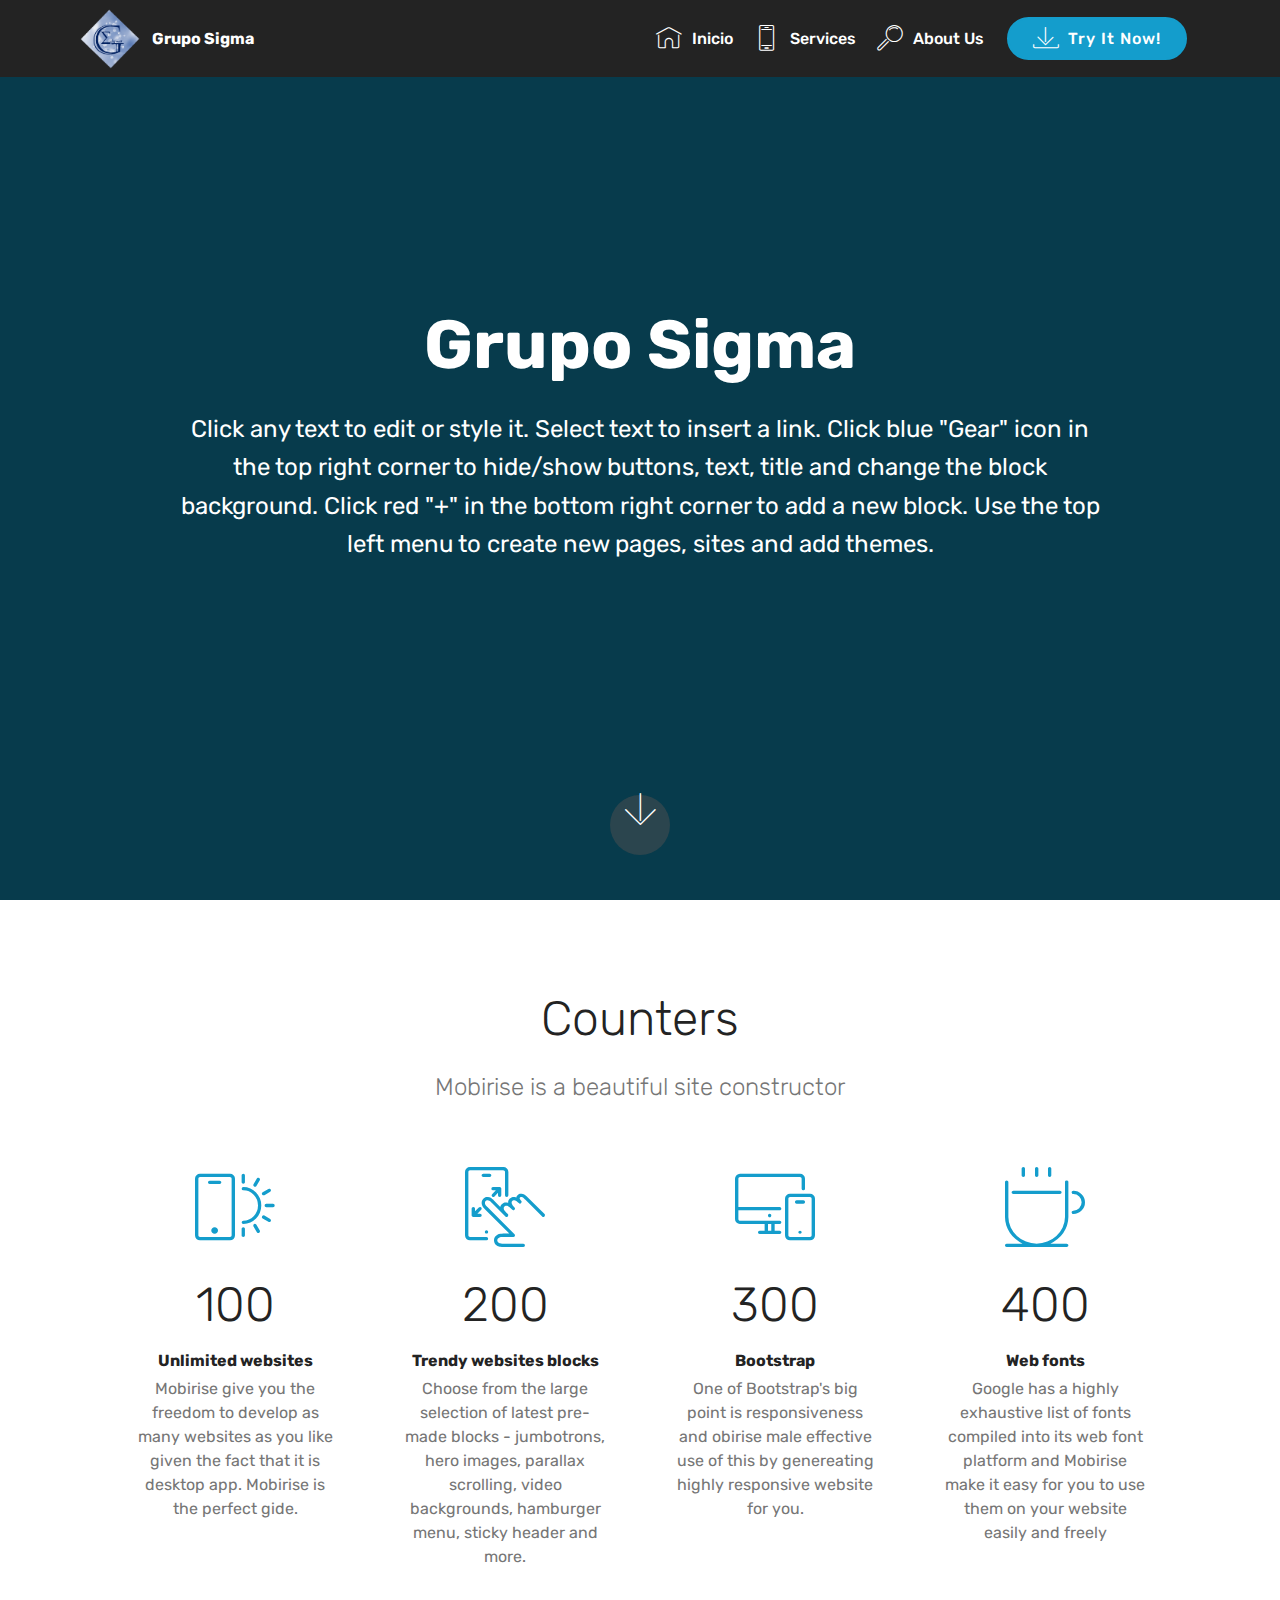
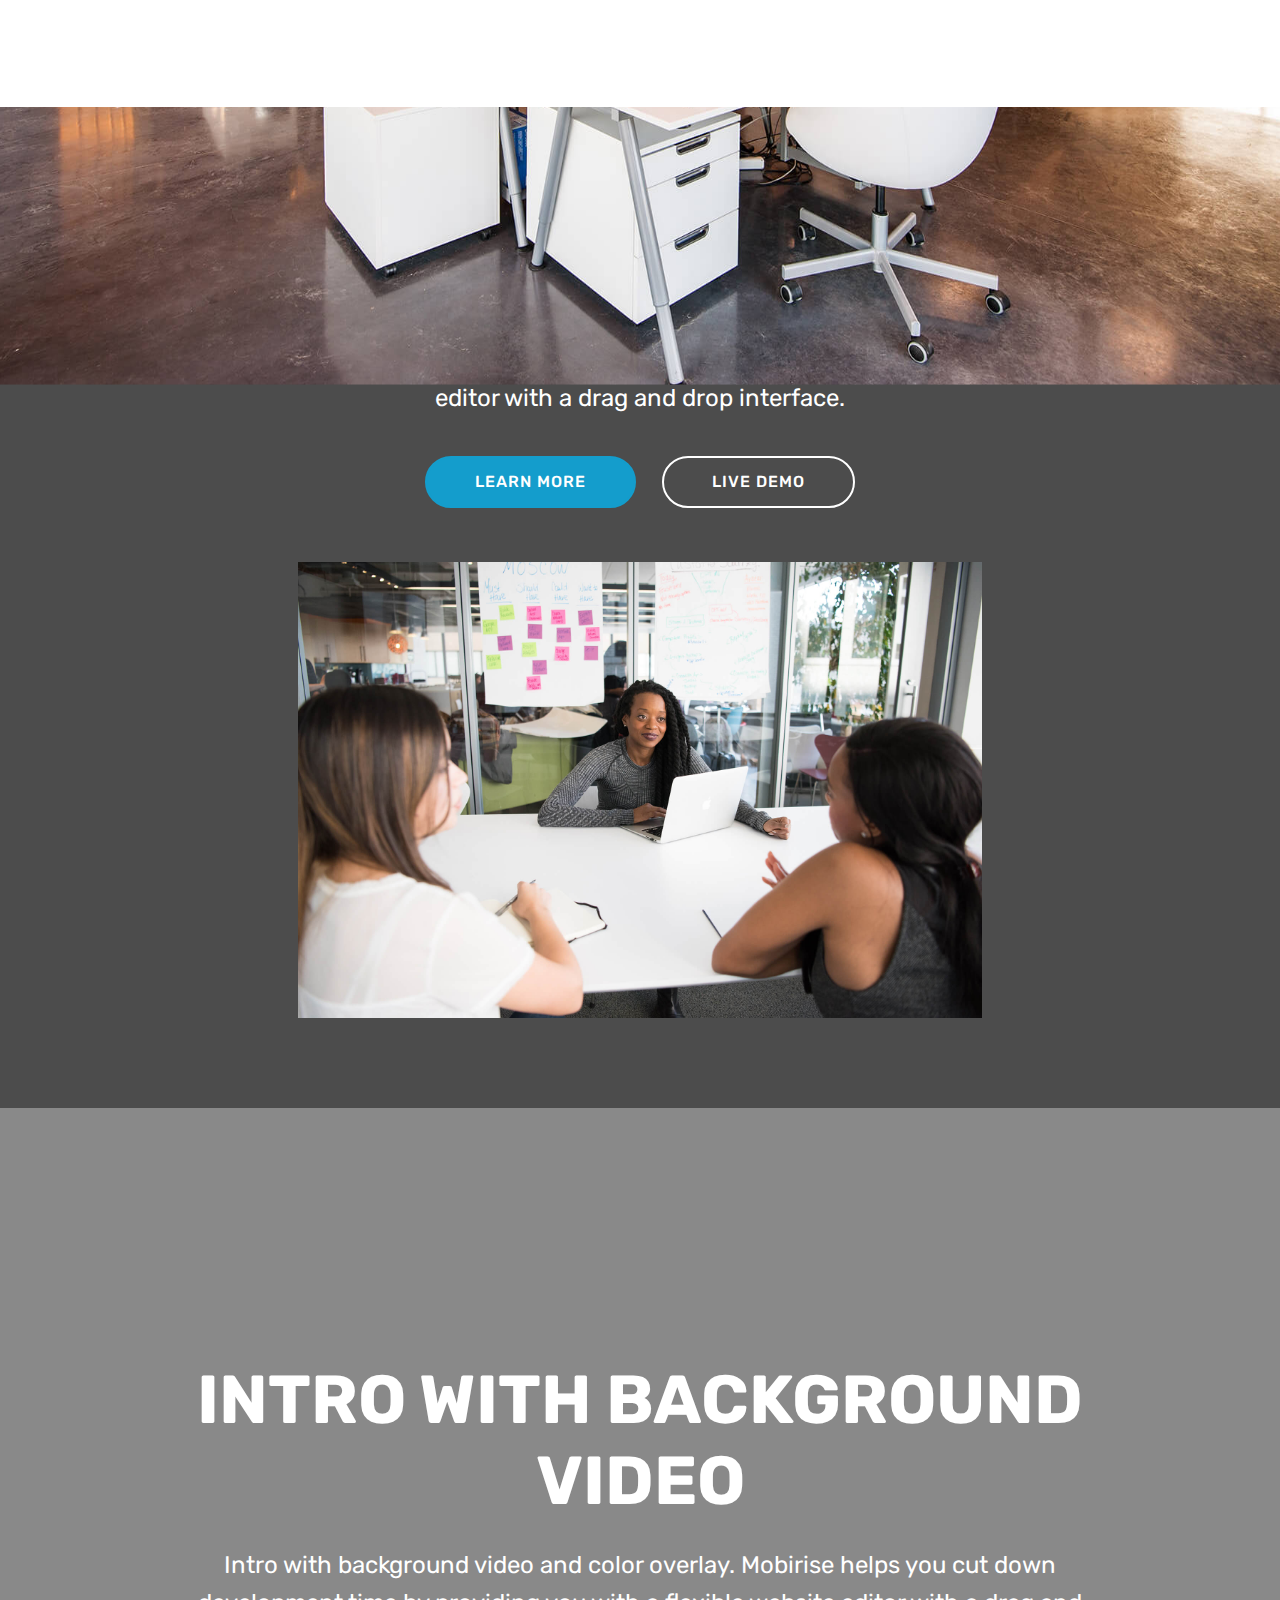
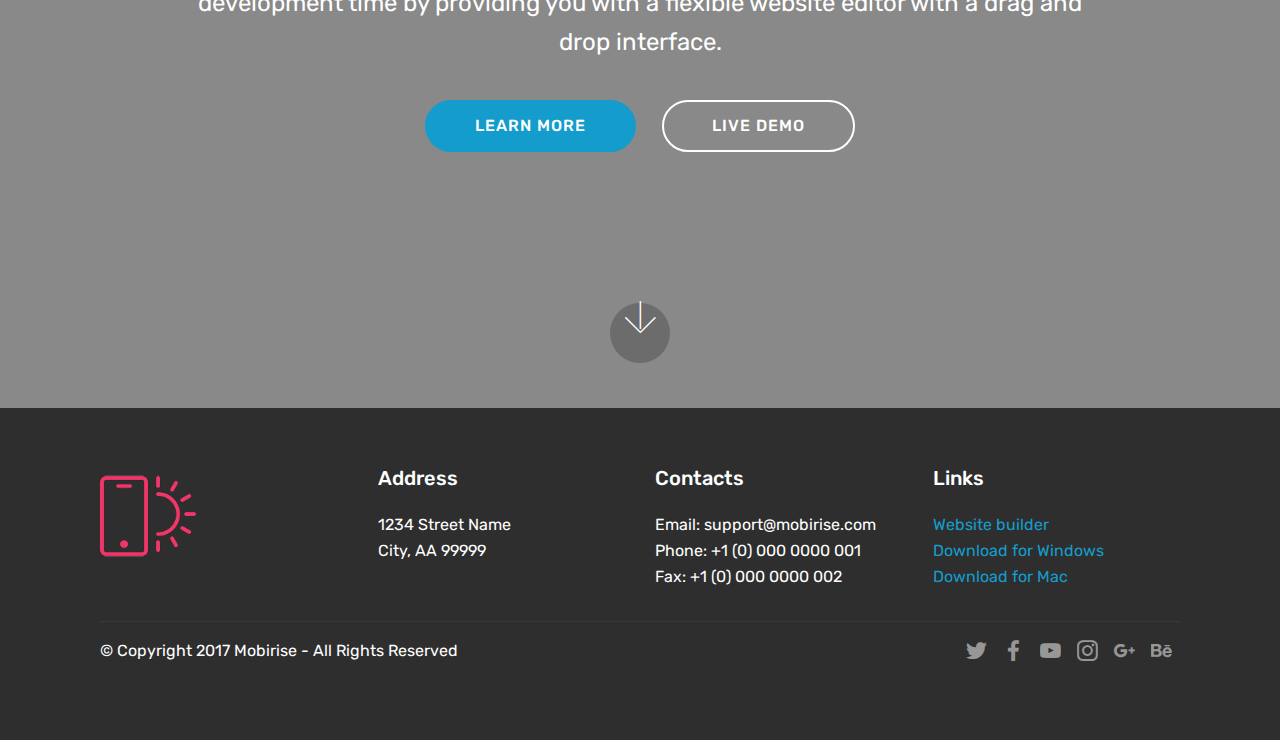
==== commit 1162f9d1: "create github pages" ====
--- a/index.html
+++ b/index.html
@@ -6,7 +6,7 @@
   <meta http-equiv="X-UA-Compatible" content="IE=edge">
   <meta name="generator" content="Mobirise v4.9.7, mobirise.com">
   <meta name="viewport" content="width=device-width, initial-scale=1, minimum-scale=1">
-  <link rel="shortcut icon" href="assets/images/logo2.png" type="image/x-icon">
+  <link rel="shortcut icon" href="assets/images/logo-transparente.png" type="image/x-icon">
   <meta name="description" content="">
   
   <title>Home</title>
@@ -41,23 +41,18 @@
         <div class="menu-logo">
             <div class="navbar-brand">
                 <span class="navbar-logo">
-                    <a href="https://mobirise.com">
-                         <img src="assets/images/logo2.png" alt="Mobirise" style="height: 3.8rem;">
+                    <a href="index.html">
+                         <img src="assets/images/logo-transparente.png" alt="Grupo Sigma" title="" style="height: 3.8rem;">
                     </a>
                 </span>
-                <span class="navbar-caption-wrap">
-                    <a class="navbar-caption text-white display-4" href="https://mobirise.com">
-                        MOBIRISE
-                    </a>
-                </span>
+                <span class="navbar-caption-wrap"><a class="navbar-caption text-white display-4" href="index.html">
+                        Grupo Sigma                  </a></span>
             </div>
         </div>
         <div class="collapse navbar-collapse" id="navbarSupportedContent">
             <ul class="navbar-nav nav-dropdown" data-app-modern-menu="true"><li class="nav-item">
-                    <a class="nav-link link text-white display-4" href="index.html#header4-4">
-                        <span class="mbri-home mbr-iconfont mbr-iconfont-btn"></span>
-                        Services
-                    </a>
+                    <a class="nav-link link text-white display-4" href="index.html">
+                        <span class="mbri-home mbr-iconfont mbr-iconfont-btn"></span>Inicio</a>
                 </li><li class="nav-item"><a class="nav-link link text-white display-4" href="page1.html"><span class="mbri-mobile2 mbr-iconfont mbr-iconfont-btn"></span>
                         
                         Services
@@ -68,7 +63,7 @@
                         About Us
                     </a>
                 </li></ul>
-            <div class="navbar-buttons mbr-section-btn"><a class="btn btn-sm btn-primary display-4" href="https://mobirise.com">
+            <div class="navbar-buttons mbr-section-btn"><a class="btn btn-sm btn-primary display-4" href="index.html">
                     <span class="mbri-save mbr-iconfont mbr-iconfont-btn "></span>
                     Try It Now!
                 </a></div>
@@ -76,7 +71,7 @@
     </nav>
 </section>
 
-<section class="engine"><a href="https://mobirise.info/c">website builder</a></section><section class="cid-qTkA127IK8 mbr-fullscreen mbr-parallax-background" id="header2-1">
+<section class="engine"><a href="https://mobirise.info/t">free amp template</a></section><section class="cid-qTkA127IK8 mbr-fullscreen" id="header2-1">
 
     
 
@@ -86,14 +81,12 @@
         <div class="row justify-content-md-center">
             <div class="mbr-white col-md-10">
                 <h1 class="mbr-section-title mbr-bold pb-3 mbr-fonts-style display-1">
-                    FULL SCREEN INTRO
-                </h1>
+                    Grupo Sigma</h1>
                 
                 <p class="mbr-text pb-3 mbr-fonts-style display-5">
                     Click any text to edit or style it. Select text to insert a link. Click blue "Gear" icon in the top right corner to hide/show buttons, text, title and change the block background. Click red "+" in the bottom right corner to add a new block. Use the top left menu to create new pages, sites and add themes.
                 </p>
-                <div class="mbr-section-btn"><a class="btn btn-md btn-secondary display-4" href="https://mobirise.com">LEARN MORE</a>
-                    <a class="btn btn-md btn-white-outline display-4" href="https://mobirise.com">LIVE DEMO</a></div>
+                
             </div>
         </div>
     </div>
@@ -369,13 +362,14 @@
   <script src="assets/bootstrap/js/bootstrap.min.js"></script>
   <script src="assets/smoothscroll/smooth-scroll.js"></script>
   <script src="assets/touchswipe/jquery.touch-swipe.min.js"></script>
+  <script src="assets/viewportchecker/jquery.viewportchecker.js"></script>
   <script src="assets/parallax/jarallax.min.js"></script>
-  <script src="assets/viewportchecker/jquery.viewportchecker.js"></script>
   <script src="assets/ytplayer/jquery.mb.ytplayer.min.js"></script>
   <script src="assets/vimeoplayer/jquery.mb.vimeo_player.js"></script>
   <script src="assets/dropdown/js/script.min.js"></script>
   <script src="assets/theme/js/script.js"></script>
   
   
-</body>
+ <div id="scrollToTop" class="scrollToTop mbr-arrow-up"><a style="text-align: center;"><i class="mbr-arrow-up-icon mbr-arrow-up-icon-cm cm-icon cm-icon-smallarrow-up"></i></a></div>
+  </body>
 </html>--- a/assets/mobirise/css/mbr-additional.css
+++ b/assets/mobirise/css/mbr-additional.css
@@ -588,8 +588,8 @@
   color: #dfd9c6;
 }
 /* Scroll to top button*/
-.scrollToTop_wraper {
-  display: none;
+#scrollToTop a {
+  border-radius: 100px;
 }
 #scrollToTop a i:before {
   content: '';
@@ -1775,7 +1775,7 @@
   color: #ff3366 !important;
 }
 .cid-qTkA127IK8 {
-  background-image: url("../../../assets/images/background4.jpg");
+  background-color: #073b4c;
 }
 .cid-riyl9JW5UI {
   padding-top: 90px;
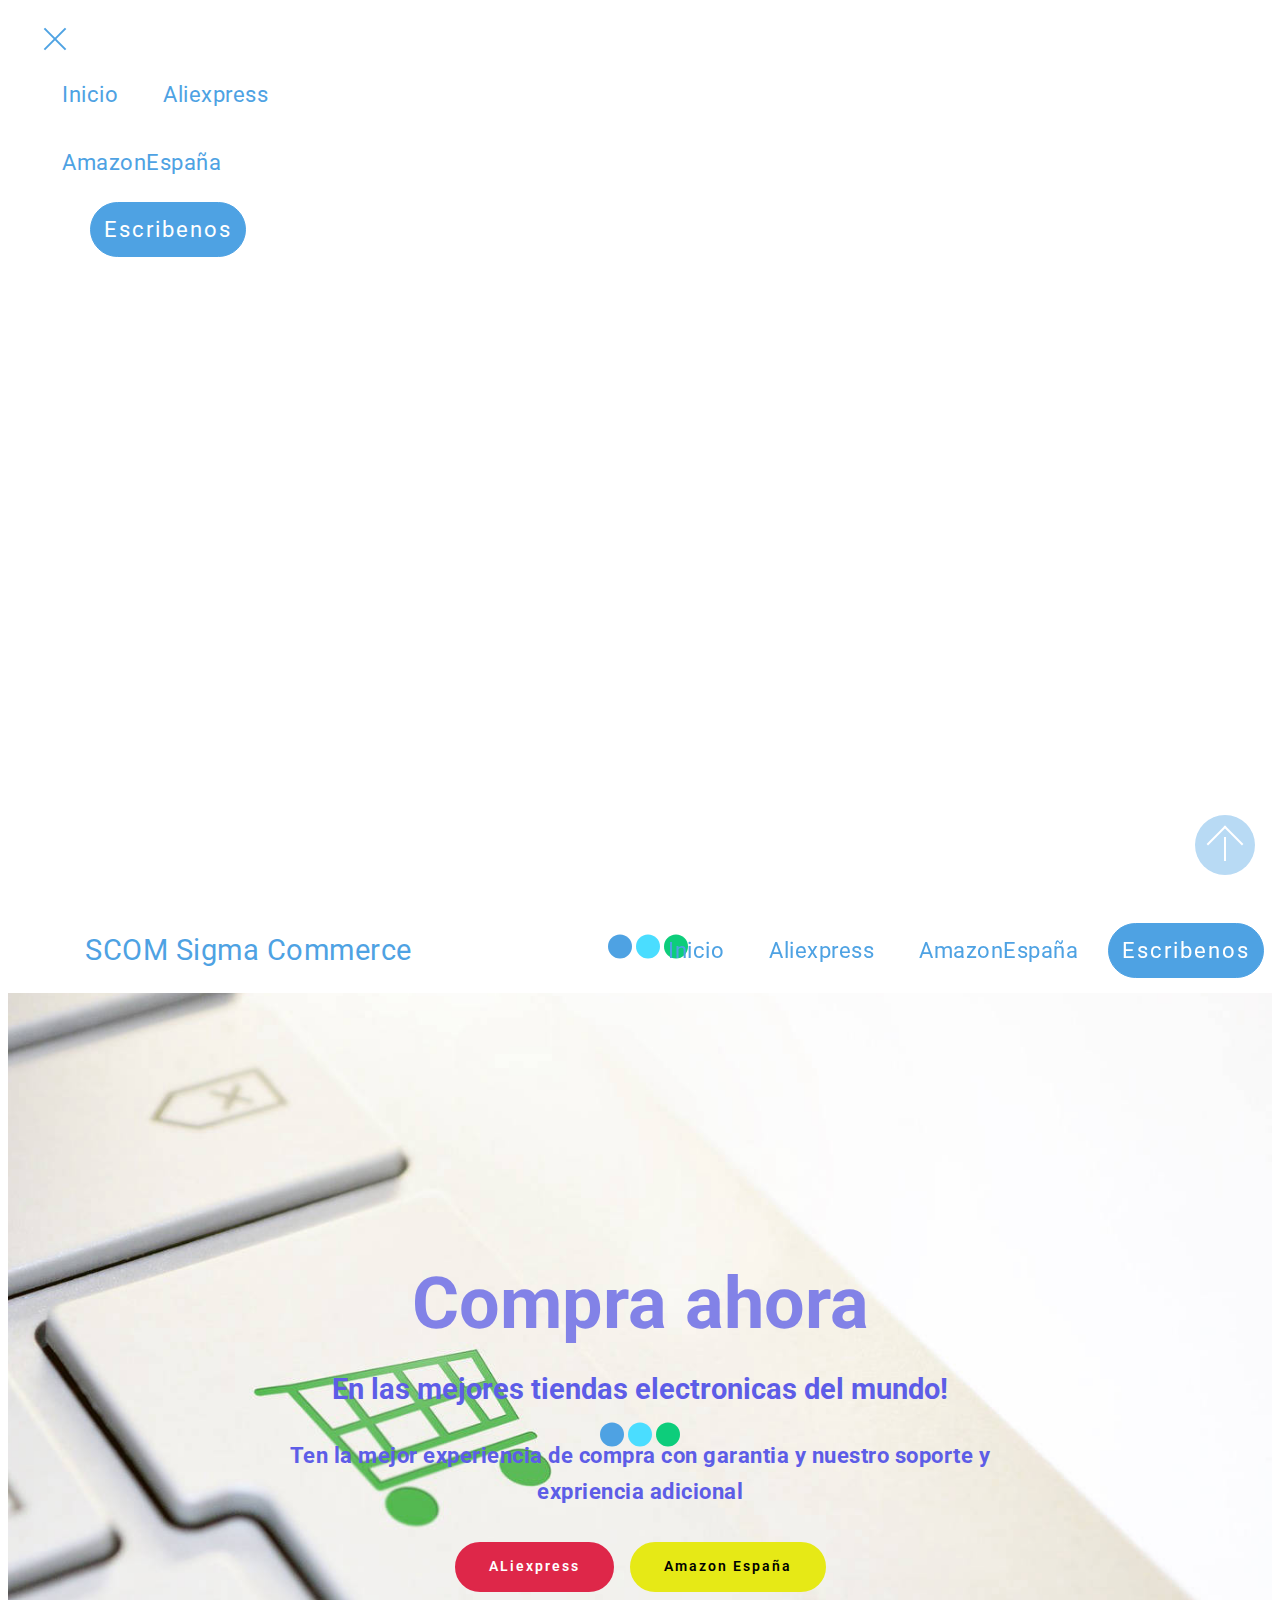
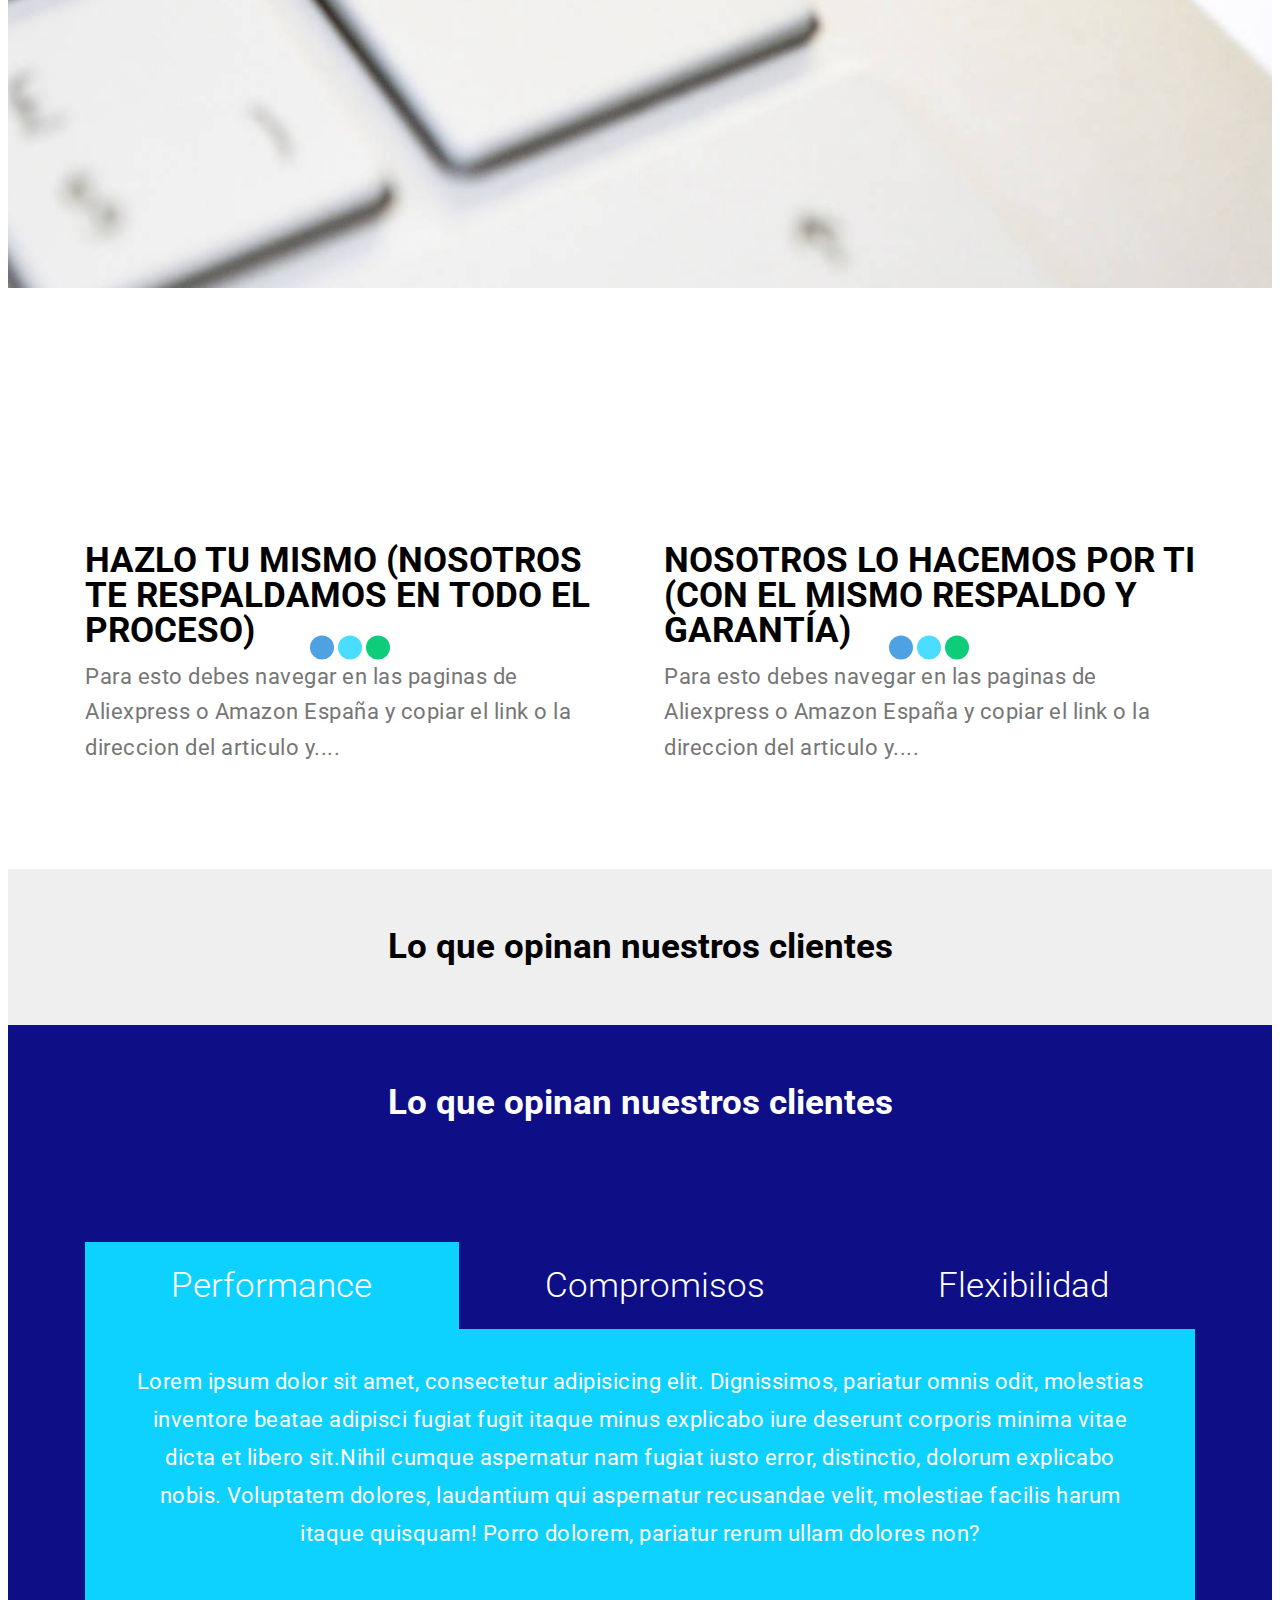
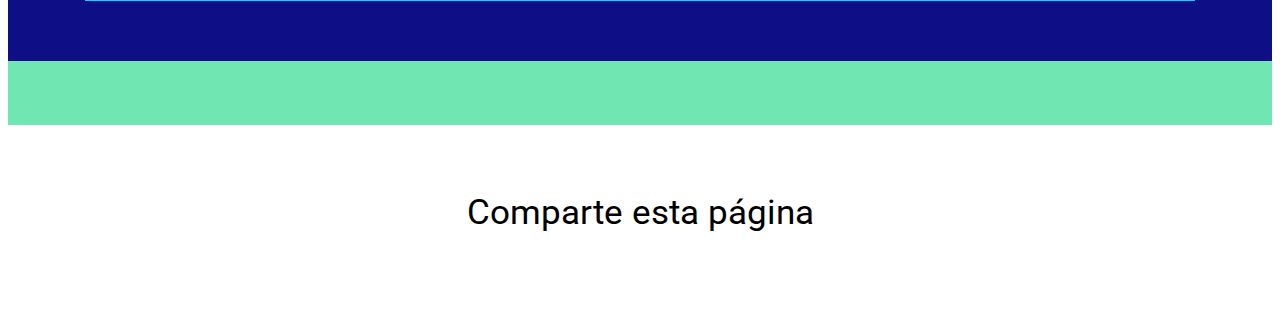
==== commit 6b51d5b0: "create github pages" ====
--- a/index.html
+++ b/index.html
@@ -1,375 +1,292 @@
 <!DOCTYPE html>
-<html  >
+<html amp >
 <head>
   <!-- Site made with Mobirise Website Builder v4.9.7, https://mobirise.com -->
   <meta charset="UTF-8">
   <meta http-equiv="X-UA-Compatible" content="IE=edge">
   <meta name="generator" content="Mobirise v4.9.7, mobirise.com">
   <meta name="viewport" content="width=device-width, initial-scale=1, minimum-scale=1">
-  <link rel="shortcut icon" href="assets/images/logo-transparente.png" type="image/x-icon">
+  <link rel="shortcut icon" href="assets/images/12994382-1312844138732862-7164847492544958085-n-90x90.jpg" type="image/x-icon">
   <meta name="description" content="">
   
-  <title>Home</title>
-  <link rel="stylesheet" href="assets/web/assets/mobirise-icons/mobirise-icons.css">
-  <link rel="stylesheet" href="assets/tether/tether.min.css">
-  <link rel="stylesheet" href="assets/soundcloud-plugin/style.css">
-  <link rel="stylesheet" href="assets/bootstrap/css/bootstrap.min.css">
-  <link rel="stylesheet" href="assets/bootstrap/css/bootstrap-grid.min.css">
-  <link rel="stylesheet" href="assets/bootstrap/css/bootstrap-reboot.min.css">
-  <link rel="stylesheet" href="assets/socicon/css/styles.css">
-  <link rel="stylesheet" href="assets/dropdown/css/style.css">
-  <link rel="stylesheet" href="assets/theme/css/style.css">
-  <link rel="stylesheet" href="assets/mobirise/css/mbr-additional.css" type="text/css">
-  
+  <title>Inicio</title>
+  
+<link rel="canonical" href="https://pablo290318.github.io/scom/">
+ <style amp-boilerplate>body{-webkit-animation:-amp-start 8s steps(1,end) 0s 1 normal both;-moz-animation:-amp-start 8s steps(1,end) 0s 1 normal both;-ms-animation:-amp-start 8s steps(1,end) 0s 1 normal both;animation:-amp-start 8s steps(1,end) 0s 1 normal both}@-webkit-keyframes -amp-start{from{visibility:hidden}to{visibility:visible}}@-moz-keyframes -amp-start{from{visibility:hidden}to{visibility:visible}}@-ms-keyframes -amp-start{from{visibility:hidden}to{visibility:visible}}@-o-keyframes -amp-start{from{visibility:hidden}to{visibility:visible}}@keyframes -amp-start{from{visibility:hidden}to{visibility:visible}}</style>
+<noscript><style amp-boilerplate>body{-webkit-animation:none;-moz-animation:none;-ms-animation:none;animation:none}</style></noscript>
+<link href="https://fonts.googleapis.com/css?family=Roboto:100,100i,300,300i,400,400i,500,500i,700,700i,900,900i&subset=cyrillic" rel="stylesheet">
+ 
+ <style amp-custom> 
+div,span,h1,h2,h3,h4,h5,h6,p,blockquote,a,ol,ul,li,figcaption{font: inherit;}*{-webkit-box-sizing: border-box;box-sizing: border-box;}body{position: relative;font-style: normal;line-height: 1.5;}section{background-color: #eeeeee;background-position: 50% 50%;background-repeat: no-repeat;background-size: cover;}section,.container,.container-fluid{position: relative;word-wrap: break-word;}a.mbr-iconfont:hover{text-decoration: none;}h1,h2,h3{margin: auto;}h1,h3,p{padding: 10px 0;margin-bottom: 15px;}p,li,blockquote{color: #15181b;letter-spacing: 0.5px;line-height: 1.7;}ul,ol,pre,blockquote{margin-bottom: 0;margin-top: 0;}pre{background: #f4f4f4;padding: 10px 24px;white-space: pre-wrap;}p{margin-top: 0;}a{font-style: normal;font-weight: 400;cursor: pointer;}a,a:hover{text-decoration: none;}figure{margin-bottom: 0;}h1,h2,h3,h4,h5,h6,.h1,.h2,.h3,.h4,.h5,.h6,.display-1,.display-2,.display-3,.display-4{line-height: 1;word-break: break-word;word-wrap: break-word;}b,strong{font-weight: bold;}blockquote{padding: 10px 0 10px 20px;position: relative;border-left: 3px solid;}input:-webkit-autofill,input:-webkit-autofill:hover,input:-webkit-autofill:focus,input:-webkit-autofill:active{-webkit-transition-delay: 9999s;transition-delay: 9999s;-webkit-transition-property: background-color,color;-o-transition-property: background-color,color;transition-property: background-color,color;}html,body{height: auto;min-height: 100vh;}.mbr-section-title{font-style: normal;line-height: 1.2;}.mbr-section-subtitle{line-height: 1.3;}.mbr-text{font-style: normal;line-height: 1.6;}.btn{font-weight: 400;border-width: 2px;border-style: solid;font-style: normal;letter-spacing: 2px;margin: .4rem .5rem;white-space: normal;-webkit-transition: all .3s ease-in-out,-webkit-box-shadow 2s ease-in-out;transition: all .3s ease-in-out,-webkit-box-shadow 2s ease-in-out;-o-transition: all .3s ease-in-out,box-shadow 2s ease-in-out;transition: all .3s ease-in-out,box-shadow 2s ease-in-out;transition: all .3s ease-in-out,box-shadow 2s ease-in-out,-webkit-box-shadow 2s ease-in-out;display: -webkit-inline-box;display: -ms-inline-flexbox;display: inline-flex;-webkit-box-align: center;-ms-flex-align: center;align-items: center;-webkit-box-pack: center;-ms-flex-pack: center;justify-content: center;word-break: break-word;-webkit-align-items: center;-webkit-justify-content: center;display: -webkit-inline-flex;}.btn-form{border-radius: 0;}.btn-form:hover{cursor: pointer;}input,textarea{padding: 15px 0.5rem;margin: 0.5rem;}.mbr-figure img,.mbr-figure iframe{display: block;width: 100%;}.card{background-color: transparent;border: none;}.card-wrapper{-webkit-box-flex: 1;-webkit-flex: 1;}.card-img{text-align: center;-ms-flex-negative: 0;flex-shrink: 0;-webkit-flex-shrink: 0;}.media{max-width: 100%;margin: 0 auto;}.mbr-figure{-ms-flex-item-align: center;-ms-grid-row-align: center;-webkit-align-self: center;align-self: center;}.media-container > div{max-width: 100%;}.mbr-figure img,.card-img img{width: 100%;}@media (max-width: 991px){.media-size-item{width: auto;}.media{width: auto;}.mbr-figure{width: 100%;}}section.slider .amp-carousel-button{cursor: pointer;}amp-image-lightbox a.control{position: absolute;width: 32px;height: 32px;right: 16px;top: 16px;z-index: 1000;}amp-image-lightbox a.control .close{position: relative;}amp-image-lightbox a.control .close:before,amp-image-lightbox a.control .close:after{position: absolute;left: 15px;content: ' ';height: 33px;width: 2px;background-color: #fff;}amp-image-lightbox a.control .close:before{-webkit-transform: rotate(45deg);-ms-transform: rotate(45deg);transform: rotate(45deg);}amp-image-lightbox a.control .close:after{-webkit-transform: rotate(-45deg);-ms-transform: rotate(-45deg);transform: rotate(-45deg);}.hidden{visibility: hidden;}.super-hide{display: none;}.inactive{-webkit-user-select: none;-moz-user-select: none;-ms-user-select: none;user-select: none;pointer-events: none;-webkit-user-drag: none;user-drag: none;}textarea[type="hidden"]{display: none;}#scrollToTop{display: none;}.popover-content ul.show{min-height: 155px;}.mbr-white{color: #ffffff;}.mbr-black{color: #000000;}.mbr-bg-white{background-color: #ffffff;}.mbr-bg-black{background-color: #000000;}.align-left{text-align: left;}.align-center{text-align: center;}.align-right{text-align: right;}@media (max-width: 767px){.align-left,.align-center,.align-right,.mbr-section-btn,.mbr-section-title{text-align: center;}}.mbr-light{font-weight: 300;}.mbr-regular{font-weight: 400;}.mbr-semibold{font-weight: 500;}.mbr-bold{font-weight: 700;}.mbr-section-btn{margin-left: -.25rem;margin-right: -.25rem;font-size: 0;}nav .mbr-section-btn{margin-left: 0rem;margin-right: 0rem;}.btn .mbr-iconfont,.btn.btn-sm .mbr-iconfont{cursor: pointer;margin-right: 0.5rem;}.btn.btn-md .mbr-iconfont,.btn.btn-md .mbr-iconfont{margin-right: 0.8rem;}[type="submit"]{-webkit-appearance: none;}.google-map{height: 400px;position: relative;width: 100%;}.google-map iframe{height: 100%;width: 100%;}.google-map [data-state-details]{color: #6b6763;font-family: Montserrat;height: 1.5em;margin-top: -0.75em;padding-left: 1.25rem;padding-right: 1.25rem;position: absolute;text-align: center;top: 50%;width: 100%;}.google-map[data-state]{background: #e9e5dc;}.google-map[data-state="loading"] [data-state-details]{display: none;}.map-placeholder{display: none;}.mbr-fullscreen .mbr-overlay{height: 100vh;}.mbr-fullscreen{display: -webkit-box;display: -ms-flexbox;display: flex;display: -moz-flex;display: -ms-flex;display: -o-flex;-webkit-box-align: center;-ms-flex-align: center;align-items: center;-webkit-align-items: center;height: 100vh;-webkit-box-sizing: border-box;box-sizing: border-box;padding-top: 3rem;padding-bottom: 3rem;}.mbr-overlay{bottom: 0;left: 0;position: absolute;right: 0;top: 0;z-index: 0;}section.sidebar-open:before{content: '';position: fixed;top: 0;bottom: 0;right: 0;left: 0;background-color: rgba(0,0,0,0.2);z-index: 1040;}amp-img img{max-height: 100%;max-width: 100%;}img.mbr-temp{width: 100%;}.is-builder .nodisplay + img[async],.is-builder .nodisplay + img[decoding="async"],.is-builder amp-img > a + img[async],.is-builder amp-img > a + img[decoding="async"]{display: none;}html:not(.is-builder) amp-img > a{position: absolute;top: 0;bottom: 0;left: 0;right: 0;z-index: 1;}.is-builder .temp-amp-sizer{position: absolute;}.is-builder section.slider .icon-wrap,.is-builder section[class*="gallery"] .icon-wrap{pointer-events: all;}.is-builder amp-youtube .temp-amp-sizer,.is-builder amp-vimeo .temp-amp-sizer{position: static;}.is-builder section.horizontal-menu .ampstart-btn{display: none;}@media (max-width: 991px){.is-builder section.horizontal-menu .navbar-toggler{display: block;}}.is-builder section.horizontal-menu .dropdown-menu{z-index: auto;opacity: 1;pointer-events: auto;}.is-builder section.horizontal-menu .nav-dropdown .link.dropdown-toggle[aria-expanded="true"]{margin-right: 0;padding: 0.667em 1em;}.mobirise-spinner{position: absolute;top: 50%;left: 40%;margin-left: 10%;-webkit-transform: translate3d(-50%,-50%,0);z-index: 4;}.mobirise-spinner em{width: 24px;height: 24px;border-radius: 100%;display: inline-block;-webkit-animation: slide 1s infinite;}.mobirise-spinner em:nth-child(1){-webkit-animation-delay: 0.1s;}.mobirise-spinner em:nth-child(2){-webkit-animation-delay: 0.2s;}.mobirise-spinner em:nth-child(3){-webkit-animation-delay: 0.3s;}@-webkit-keyframes slide{0%{-webkit-transform: scale(1);}50%{opacity: 0.3;-webkit-transform: scale(2);}100%{-webkit-transform: scale(1);}}@keyframes slide{0%{-webkit-transform: scale(1);}50%{opacity: 0.3;-webkit-transform: scale(2);}100%{-webkit-transform: scale(1);}}.mobirise-loader .amp-active > div{display: none;}.mbr-container{max-width: 800px;padding: 0 10px;margin: 0 auto;position: relative;}.container{padding-right: 15px;padding-left: 15px;width: 100%;margin-right: auto;margin-left: auto;}@media (max-width: 767px){.container{max-width: 540px;}}@media (min-width: 768px){.container{max-width: 720px;}}@media (min-width: 992px){.container{max-width: 960px;}}@media (min-width: 1200px){.container{max-width: 1140px;}}.mbr-row{display: -webkit-box;display: -ms-flexbox;display: flex;-ms-flex-wrap: wrap;flex-wrap: wrap;margin-right: -15px;margin-left: -15px;}.mbr-justify-content-center{-webkit-box-pack: center;-ms-flex-pack: center;justify-content: center;-webkit-justify-content: center;}@media (max-width: 767px){.mbr-col-sm-12{-ms-flex: 0 0 100%;-webkit-box-flex: 0;flex: 0 0 100%;max-width: 100%;padding-right: 15px;padding-left: 15px;-webkit-flex: 0 0 100%;}.mbr-row{margin: 0;}}@media (min-width: 768px){.mbr-col-md-3{-ms-flex: 0 0 25%;-webkit-box-flex: 0;flex: 0 0 25%;max-width: 25%;padding-right: 15px;padding-left: 15px;-webkit-flex: 0 0 25%;}.mbr-col-md-4{-ms-flex: 0 0 33.333333%;-webkit-box-flex: 0;flex: 0 0 33.333333%;max-width: 33.333333%;padding-right: 15px;padding-left: 15px;-webkit-flex: 0 0 33.333333%;}.mbr-col-md-5{-ms-flex: 0 0 41.666667%;-webkit-box-flex: 0;flex: 0 0 41.666667%;max-width: 41.666667%;padding-right: 15px;padding-left: 15px;-webkit-flex: 0 0 41.666667%;}.mbr-col-md-6{-ms-flex: 0 0 50%;-webkit-box-flex: 0;flex: 0 0 50%;max-width: 50%;padding-right: 15px;padding-left: 15px;-webkit-flex: 0 0 50%;}.mbr-col-md-7{-ms-flex: 0 0 58.333333%;-webkit-box-flex: 0;flex: 0 0 58.333333%;max-width: 58.333333%;padding-right: 15px;padding-left: 15px;-webkit-flex: 0 0 58.333333%;}.mbr-col-md-8{-ms-flex: 0 0 66.666667%;-webkit-box-flex: 0;flex: 0 0 66.666667%;max-width: 66.666667%;padding-left: 15px;padding-right: 15px;-webkit-flex: 0 0 66.666667%;}.mbr-col-md-10{-ms-flex: 0 0 83.333333%;-webkit-box-flex: 0;flex: 0 0 83.333333%;max-width: 83.333333%;padding-left: 15px;padding-right: 15px;-webkit-flex: 0 0 83.333333%;}.mbr-col-md-12{-ms-flex: 0 0 100%;-webkit-box-flex: 0;flex: 0 0 100%;max-width: 100%;padding-right: 15px;padding-left: 15px;-webkit-flex: 0 0 100%;}}@media (min-width: 992px){.mbr-col-lg-2{-ms-flex: 0 0 16.666667%;-webkit-box-flex: 0;flex: 0 0 16.666667%;max-width: 16.666667%;padding-right: 15px;padding-left: 15px;-webkit-flex: 0 0 16.666667%;}.mbr-col-lg-3{-ms-flex: 0 0 25%;-webkit-box-flex: 0;flex: 0 0 25%;max-width: 25%;padding-right: 15px;padding-left: 15px;-webkit-flex: 0 0 25%;}.mbr-col-lg-4{-ms-flex: 0 0 33.33%;-webkit-box-flex: 0;flex: 0 0 33.33%;max-width: 33.33%;padding-right: 15px;padding-left: 15px;-webkit-flex: 0 0 33.33%;}.mbr-col-lg-5{-ms-flex: 0 0 41.666%;-webkit-box-flex: 0;flex: 0 0 41.666%;max-width: 41.666%;padding-right: 15px;padding-left: 15px;-webkit-flex: 0 0 41.666%;}.mbr-col-lg-6{-ms-flex: 0 0 50%;-webkit-box-flex: 0;flex: 0 0 50%;max-width: 50%;padding-right: 15px;padding-left: 15px;-webkit-flex: 0 0 50%;}.mbr-col-lg-8{-ms-flex: 0 0 66.666667%;-webkit-box-flex: 0;flex: 0 0 66.666667%;max-width: 66.666667%;padding-left: 15px;padding-right: 15px;-webkit-flex: 0 0 66.666667%;}.mbr-col-lg-10{-ms-flex: 0 0 83.3333%;-webkit-box-flex: 0;flex: 0 0 83.3333%;max-width: 83.3333%;padding-right: 15px;padding-left: 15px;-webkit-flex: 0 0 83.3333%;}.mbr-col-lg-12{-ms-flex: 0 0 100%;-webkit-box-flex: 0;flex: 0 0 100%;max-width: 100%;padding-right: 15px;padding-left: 15px;-webkit-flex: 0 0 100%;}}@media (min-width: 1200px){.mbr-col-xl-7{-ms-flex: 0 0 58.333333%;-webkit-box-flex: 0;flex: 0 0 58.333333%;max-width: 58.333333%;padding-right: 15px;padding-left: 15px;-webkit-flex: 0 0 58.333333%;}.mbr-col-xl-8{-ms-flex: 0 0 66.666667%;-webkit-box-flex: 0;flex: 0 0 66.666667%;max-width: 66.666667%;padding-left: 15px;padding-right: 15px;-webkit-flex: 0 0 66.666667%;}}amp-sidebar{background: transparent;}#scrollToTopMarker{position: absolute;width: 0px;height: 0px;top: 300px;}#scrollToTopButton{position: fixed;bottom: 25px;right: 25px;opacity: .4;z-index: 5000;font-size: 32px;height: 60px;width: 60px;border: none;border-radius: 3px;cursor: pointer;}#scrollToTopButton:focus{outline: none;}#scrollToTopButton a:before{content: '';position: absolute;height: 40%;top: 36%;width: 2px;left: calc(50% - 1px);}#scrollToTopButton a:after{content: '';position: absolute;border-top: 2px solid;border-right: 2px solid;width: 40%;height: 40%;left: calc(30% - 1px);bottom: 30%;-ms-transform: rotate(-45deg);transform: rotate(-45deg);-webkit-transform: rotate(-45deg);}.is-builder #scrollToTopButton a:after{left: 30%;}
+body{font-family: Roboto;}blockquote{border-color: #4ea2e3;}.display-1{font-family: 'Roboto',sans-serif;font-size: 4.5rem;}.display-2{font-family: 'Roboto',sans-serif;font-size: 2.2rem;}.display-4{font-family: 'Roboto',sans-serif;font-size: 0.9rem;}.display-5{font-family: 'Roboto',sans-serif;font-size: 1.8rem;}.display-7{font-family: 'Roboto',sans-serif;font-size: 1.4rem;}input,textarea{font-family: 'Roboto',sans-serif;font-size: 0.9rem;}.display-1 .mbr-iconfont-btn{font-size: 4.5rem;width: 4.5rem;}.display-2 .mbr-iconfont-btn{font-size: 2.2rem;width: 2.2rem;}.display-4 .mbr-iconfont-btn{font-size: 0.9rem;width: 0.9rem;}.display-5 .mbr-iconfont-btn{font-size: 1.8rem;width: 1.8rem;}.display-7 .mbr-iconfont-btn{font-size: 1.4rem;width: 1.4rem;}@media (max-width: 768px){.display-1{font-size: 3.6rem;font-size: calc( 2.225rem + (4.5 - 2.225) * ((100vw - 20rem) / (48 - 20)));line-height: calc( 1.4 * (2.225rem + (4.5 - 2.225) * ((100vw - 20rem) / (48 - 20))));}.display-2{font-size: 1.76rem;font-size: calc( 1.42rem + (2.2 - 1.42) * ((100vw - 20rem) / (48 - 20)));line-height: calc( 1.4 * (1.42rem + (2.2 - 1.42) * ((100vw - 20rem) / (48 - 20))));}.display-4{font-size: 0.72rem;font-size: calc( 0.965rem + (0.9 - 0.965) * ((100vw - 20rem) / (48 - 20)));line-height: calc( 1.4 * (0.965rem + (0.9 - 0.965) * ((100vw - 20rem) / (48 - 20))));}.display-5{font-size: 1.44rem;font-size: calc( 1.28rem + (1.8 - 1.28) * ((100vw - 20rem) / (48 - 20)));line-height: calc( 1.4 * (1.28rem + (1.8 - 1.28) * ((100vw - 20rem) / (48 - 20))));}}.btn{padding: 1rem 2rem;border-radius: 0px;}.btn-sm{border-width: 1px;padding: 0.6rem 0.8rem;border-radius: 0px;}.btn-md{font-weight: 600;padding: 1rem 2rem;border-radius: 0px;}.bg-primary{background-color: #4ea2e3;}.bg-success{background-color: #0dcd7b;}.bg-info{background-color: #8282e7;}.bg-warning{background-color: #de2749;}.bg-danger{background-color: #e6e916;}.btn-primary,.btn-primary:active,.btn-primary.active{background-color: #4ea2e3;border-color: #4ea2e3;color: #ffffff;}.btn-primary:hover,.btn-primary:focus,.btn-primary.focus{color: #ffffff;background-color: #1f7dc5;border-color: #1f7dc5;}.btn-primary.disabled,.btn-primary:disabled{color: #ffffff;background-color: #1f7dc5;border-color: #1f7dc5;}.btn-secondary,.btn-secondary:active,.btn-secondary.active{background-color: #4addff;border-color: #4addff;color: #003c4a;}.btn-secondary:hover,.btn-secondary:focus,.btn-secondary.focus{color: #003c4a;background-color: #00cdfd;border-color: #00cdfd;}.btn-secondary.disabled,.btn-secondary:disabled{color: #003c4a;background-color: #00cdfd;border-color: #00cdfd;}.btn-info,.btn-info:active,.btn-info.active{background-color: #8282e7;border-color: #8282e7;color: #ffffff;}.btn-info:hover,.btn-info:focus,.btn-info.focus{color: #ffffff;background-color: #4242db;border-color: #4242db;}.btn-info.disabled,.btn-info:disabled{color: #ffffff;background-color: #4242db;border-color: #4242db;}.btn-success,.btn-success:active,.btn-success.active{background-color: #0dcd7b;border-color: #0dcd7b;color: #ffffff;}.btn-success:hover,.btn-success:focus,.btn-success.focus{color: #ffffff;background-color: #088550;border-color: #088550;}.btn-success.disabled,.btn-success:disabled{color: #ffffff;background-color: #088550;border-color: #088550;}.btn-warning,.btn-warning:active,.btn-warning.active{background-color: #de2749;border-color: #de2749;color: #ffffff;}.btn-warning:hover,.btn-warning:focus,.btn-warning.focus{color: #ffffff;background-color: #a01832;border-color: #a01832;}.btn-warning.disabled,.btn-warning:disabled{color: #ffffff;background-color: #a01832;border-color: #a01832;}.btn-danger,.btn-danger:active,.btn-danger.active{background-color: #e6e916;border-color: #e6e916;color: #000000;}.btn-danger:hover,.btn-danger:focus,.btn-danger.focus{color: #000000;background-color: #a1a30f;border-color: #a1a30f;}.btn-danger.disabled,.btn-danger:disabled{color: #000000;background-color: #a1a30f;border-color: #a1a30f;}.btn-black,.btn-black:active,.btn-black.active{background-color: #333333;border-color: #333333;color: #ffffff;}.btn-black:hover,.btn-black:focus,.btn-black.focus{color: #ffffff;background-color: #0d0d0d;border-color: #0d0d0d;}.btn-black.disabled,.btn-black:disabled{color: #ffffff;background-color: #0d0d0d;border-color: #0d0d0d;}.btn-white,.btn-white:active,.btn-white.active{background-color: #ffffff;border-color: #ffffff;color: #808080;}.btn-white:hover,.btn-white:focus,.btn-white.focus{color: #808080;background-color: #d9d9d9;border-color: #d9d9d9;}.btn-white.disabled,.btn-white:disabled{color: #808080;background-color: #d9d9d9;border-color: #d9d9d9;}.btn-white,.btn-white:active,.btn-white.active{color: #333333;}.btn-white:hover,.btn-white:focus,.btn-white.focus{color: #333333;}.btn-white.disabled,.btn-white:disabled{color: #333333;}.btn-primary-outline,.btn-primary-outline:active,.btn-primary-outline.active{background: none;border-color: #1c6faf;color: #1c6faf;}.btn-primary-outline:hover,.btn-primary-outline:focus,.btn-primary-outline.focus{color: #ffffff;background-color: #4ea2e3;border-color: #4ea2e3;}.btn-primary-outline.disabled,.btn-primary-outline:disabled{color: #ffffff;background-color: #4ea2e3;border-color: #4ea2e3;}.btn-secondary-outline,.btn-secondary-outline:active,.btn-secondary-outline.active{background: none;border-color: #00b8e3;color: #00b8e3;}.btn-secondary-outline:hover,.btn-secondary-outline:focus,.btn-secondary-outline.focus{color: #003c4a;background-color: #4addff;border-color: #4addff;}.btn-secondary-outline.disabled,.btn-secondary-outline:disabled{color: #003c4a;background-color: #4addff;border-color: #4addff;}.btn-info-outline,.btn-info-outline:active,.btn-info-outline.active{background: none;border-color: #2c2cd7;color: #2c2cd7;}.btn-info-outline:hover,.btn-info-outline:focus,.btn-info-outline.focus{color: #ffffff;background-color: #8282e7;border-color: #8282e7;}.btn-info-outline.disabled,.btn-info-outline:disabled{color: #ffffff;background-color: #8282e7;border-color: #8282e7;}.btn-success-outline,.btn-success-outline:active,.btn-success-outline.active{background: none;border-color: #076d41;color: #076d41;}.btn-success-outline:hover,.btn-success-outline:focus,.btn-success-outline.focus{color: #ffffff;background-color: #0dcd7b;border-color: #0dcd7b;}.btn-success-outline.disabled,.btn-success-outline:disabled{color: #ffffff;background-color: #0dcd7b;border-color: #0dcd7b;}.btn-warning-outline,.btn-warning-outline:active,.btn-warning-outline.active{background: none;border-color: #8a152b;color: #8a152b;}.btn-warning-outline:hover,.btn-warning-outline:focus,.btn-warning-outline.focus{color: #ffffff;background-color: #de2749;border-color: #de2749;}.btn-warning-outline.disabled,.btn-warning-outline:disabled{color: #ffffff;background-color: #de2749;border-color: #de2749;}.btn-danger-outline,.btn-danger-outline:active,.btn-danger-outline.active{background: none;border-color: #8a8c0d;color: #8a8c0d;}.btn-danger-outline:hover,.btn-danger-outline:focus,.btn-danger-outline.focus{color: #000000;background-color: #e6e916;border-color: #e6e916;}.btn-danger-outline.disabled,.btn-danger-outline:disabled{color: #000000;background-color: #e6e916;border-color: #e6e916;}.btn-black-outline,.btn-black-outline:active,.btn-black-outline.active{background: none;border-color: #000000;color: #000000;}.btn-black-outline:hover,.btn-black-outline:focus,.btn-black-outline.focus{color: #ffffff;background-color: #333333;border-color: #333333;}.btn-black-outline.disabled,.btn-black-outline:disabled{color: #ffffff;background-color: #333333;border-color: #333333;}.btn-white-outline,.btn-white-outline:active,.btn-white-outline.active{background: none;border-color: #ffffff;color: #ffffff;}.btn-white-outline:hover,.btn-white-outline:focus,.btn-white-outline.focus{color: #333333;background-color: #ffffff;border-color: #ffffff;}.text-primary{color: #4ea2e3;}.text-secondary{color: #4addff;}.text-success{color: #0dcd7b;}.text-info{color: #8282e7;}.text-warning{color: #de2749;}.text-danger{color: #e6e916;}.text-white{color: #ffffff;}.text-black{color: #000000;}a.text-primary:hover,a.text-primary:focus{color: #1c6faf;}a.text-secondary:hover,a.text-secondary:focus{color: #00b8e3;}a.text-success:hover,a.text-success:focus{color: #076d41;}a.text-info:hover,a.text-info:focus{color: #2c2cd7;}a.text-warning:hover,a.text-warning:focus{color: #8a152b;}a.text-danger:hover,a.text-danger:focus{color: #8a8c0d;}a.text-white:hover,a.text-white:focus{color: #b3b3b3;}a.text-black:hover,a.text-black:focus{color: #4d4d4d;}.alert-success{background-color: #0dcd7b;}.alert-info{background-color: #8282e7;}.alert-warning{background-color: #de2749;}.alert-danger{background-color: #e6e916;}.mbr-section-btn a.btn:not(.btn-form){border-radius: 100px;transition-property: background-color,color,border-color,box-shadow;transition-duration: .3s,.3s,.3s,.8s;transition-timing-function: ease-in-out;}.mbr-section-btn a.btn:not(.btn-form):hover{box-shadow: 0 10px 40px 0 rgba(0,0,0,0.2);}.nav-tabs .nav-link{border-radius: 100px;}a,a:hover{color: #4ea2e3;}.mbr-plan-header.bg-primary .mbr-plan-subtitle,.mbr-plan-header.bg-primary .mbr-plan-price-desc{color: #feffff;}.mbr-plan-header.bg-success .mbr-plan-subtitle,.mbr-plan-header.bg-success .mbr-plan-price-desc{color: #acfad9;}.mbr-plan-header.bg-info .mbr-plan-subtitle,.mbr-plan-header.bg-info .mbr-plan-price-desc{color: #ffffff;}.mbr-plan-header.bg-warning .mbr-plan-subtitle,.mbr-plan-header.bg-warning .mbr-plan-price-desc{color: #f9d8de;}.mbr-plan-header.bg-danger .mbr-plan-subtitle,.mbr-plan-header.bg-danger .mbr-plan-price-desc{color: #fafbd0;}.mobirise-spinner em:nth-child(1){background: #4ea2e3;}.mobirise-spinner em:nth-child(2){background: #4addff;}.mobirise-spinner em:nth-child(3){background: #0dcd7b;}#scrollToTopButton{background-color: #4ea2e3;border-radius: 50%;}#scrollToTopButton a:before{background: #ffffff;}#scrollToTopButton a:after{border-top-color: #ffffff;border-right-color: #ffffff;}.cid-rqK2ZlqgIZ{min-height: 80px;}.cid-rqK2ZlqgIZ .brand-name{color: #4ea2e3;margin: 0;}.cid-rqK2ZlqgIZ .nav-item:focus,.cid-rqK2ZlqgIZ .nav-link:focus{outline: none;}.cid-rqK2ZlqgIZ .navbar-nav{list-style-type: none;display: flex;-webkit-flex-direction: row;flex-direction: row;padding-left: 0;}.cid-rqK2ZlqgIZ .navbar-nav .nav-link{margin: .667em 1em;font-weight: normal;}@media (min-width: 992px){.cid-rqK2ZlqgIZ .dropdown-menu .dropdown-toggle:after{content: '';border-bottom: 0.35em solid transparent;border-left: 0.35em solid;border-right: 0;border-top: 0.35em solid transparent;margin-left: 0.3rem;margin-top: -0.3077em;position: absolute;right: 1.1538em;top: 50%;}}@media (max-width: 991px){.cid-rqK2ZlqgIZ ul.navbar-nav{-webkit-flex-direction: column;flex-direction: column;}.cid-rqK2ZlqgIZ ul.navbar-nav li{margin: auto;}.cid-rqK2ZlqgIZ .dropdown-toggle[data-toggle="dropdown-submenu"]:after{content: '';margin-left: .25rem;border-top: 0.35em solid;border-right: 0.35em solid transparent;border-left: 0.35em solid transparent;border-bottom: 0;top: 55%;}.cid-rqK2ZlqgIZ .nav-dropdown .dropdown-menu .dropdown-item{-webkit-justify-content: center;justify-content: center;display: flex;-webkit-align-items: center;align-items: center;}}.cid-rqK2ZlqgIZ .nav-dropdown .dropdown-menu{border-radius: 0;border: 0;left: 0;margin: 0;min-width: 10rem;padding-bottom: 1.25rem;padding-top: 1.25rem;position: absolute;}.cid-rqK2ZlqgIZ .nav-dropdown .dropdown-menu .dropdown-item{font-weight: 400;line-height: 2;display: flex;-webkit-align-items: center;align-items: center;width: 100%;padding: .25rem 1.5rem;clear: both;text-align: inherit;white-space: nowrap;background: 0 0;border: 0;}.cid-rqK2ZlqgIZ .nav-dropdown .dropdown-menu .dropdown{position: relative;}.cid-rqK2ZlqgIZ .nav-item.dropdown{position: relative;}.cid-rqK2ZlqgIZ .nav-item.dropdown .dropdown-menu{z-index: -1;opacity: 0;pointer-events: none;}.cid-rqK2ZlqgIZ .nav-item.dropdown:hover > .dropdown-menu{z-index: 1;opacity: 1;pointer-events: all;}.cid-rqK2ZlqgIZ .dropdown-menu .dropdown:hover > .dropdown-menu{z-index: 1;opacity: 1;pointer-events: all;}.cid-rqK2ZlqgIZ .link.dropdown-toggle:after{content: '';margin-left: .25rem;border-top: 0.35em solid;border-right: 0.35em solid transparent;border-left: 0.35em solid transparent;border-bottom: 0;}.cid-rqK2ZlqgIZ .nav-dropdown .dropdown-submenu{top: 0;}.cid-rqK2ZlqgIZ .navbar{z-index: 100;display: flex;-webkit-flex-direction: row;flex-direction: row;width: 100%;min-height: 80px;transition: all .3s;background: #ffffff;}.cid-rqK2ZlqgIZ .navbar .navbar-logo{margin-right: .8rem;}.cid-rqK2ZlqgIZ .navbar .navbar-logo img{height: auto;}.cid-rqK2ZlqgIZ .navbar.navbar-short{background: #ffffff;}.cid-rqK2ZlqgIZ .navbar.navbar-short .brand{padding: 0;}.cid-rqK2ZlqgIZ .navbar.opened{transition: all .3s;background: #ffffff;}.cid-rqK2ZlqgIZ .navbar .dropdown-item{padding: .25rem 1.5rem;}.cid-rqK2ZlqgIZ .navbar .navbar-collapse{display: flex;-webkit-justify-content: flex-end;justify-content: flex-end;z-index: 1;-webkit-flex-basis: 100%;flex-basis: 100%;-webkit-align-items: center;align-items: center;}@media (max-width: 991px){.cid-rqK2ZlqgIZ .navbar .navbar-collapse{display: none;position: absolute;top: 0;right: 0;min-height: 100vh;background: #ffffff;padding: 1rem 2rem 1rem 2rem;}.cid-rqK2ZlqgIZ .navbar.opened .navbar-collapse.show,.cid-rqK2ZlqgIZ .navbar.opened .navbar-collapse.collapsing{display: block;}.cid-rqK2ZlqgIZ .navbar.opened .dropdown-menu{top: 0;}.cid-rqK2ZlqgIZ .navbar .dropdown-menu{position: relative;background: transparent;}.cid-rqK2ZlqgIZ .navbar .dropdown-menu .dropdown-submenu{left: 0;}.cid-rqK2ZlqgIZ .navbar .dropdown-menu .dropdown-item:after{right: auto;}.cid-rqK2ZlqgIZ .navbar .dropdown-menu .dropdown-item{padding: .25rem 1.5rem;text-align: center;margin: 0;}.cid-rqK2ZlqgIZ .navbar .brand{-webkit-flex-shrink: initial;flex-shrink: initial;word-break: break-word;}}.cid-rqK2ZlqgIZ .brand{display: flex;-webkit-flex-shrink: 0;flex-shrink: 0;-webkit-align-items: center;align-items: center;margin-right: 0;padding: 0;transition: all .3s;word-break: break-word;z-index: 1;}.cid-rqK2ZlqgIZ .brand .navbar-caption{line-height: inherit;font-weight: normal;}.cid-rqK2ZlqgIZ .brand .navbar-logo a{outline: none;}.cid-rqK2ZlqgIZ .brand .navbar-caption-wrap{display: flex;}.cid-rqK2ZlqgIZ .dropdown-item.active,.cid-rqK2ZlqgIZ .dropdown-item:active{background-color: transparent;}.cid-rqK2ZlqgIZ .navbar-expand-lg .navbar-nav .nav-link{padding: 0;}.cid-rqK2ZlqgIZ .navbar.navbar-expand-lg .dropdown .dropdown-menu{background: #ffffff;}.cid-rqK2ZlqgIZ .navbar.navbar-expand-lg .dropdown .dropdown-menu .dropdown-submenu{margin: 0;left: 100%;}.cid-rqK2ZlqgIZ .navbar .dropdown.open > .dropdown-menu{display: block;}.cid-rqK2ZlqgIZ ul.navbar-nav{-webkit-flex-wrap: wrap;flex-wrap: wrap;}.cid-rqK2ZlqgIZ .navbar-buttons{text-align: center;}.cid-rqK2ZlqgIZ button.navbar-toggler{display: none;outline: none;width: 31px;height: 20px;cursor: pointer;transition: all .2s;position: relative;-webkit-align-self: center;align-self: center;}.cid-rqK2ZlqgIZ button.navbar-toggler .hamburger span{position: absolute;right: 0;width: 30px;height: 2px;border-right: 5px;background-color: #4ea2e3;}.cid-rqK2ZlqgIZ button.navbar-toggler .hamburger span:nth-child(1){top: 0;transition: all .2s;}.cid-rqK2ZlqgIZ button.navbar-toggler .hamburger span:nth-child(2){top: 8px;transition: all .15s;}.cid-rqK2ZlqgIZ button.navbar-toggler .hamburger span:nth-child(3){top: 8px;transition: all .15s;}.cid-rqK2ZlqgIZ button.navbar-toggler .hamburger span:nth-child(4){top: 16px;transition: all .2s;}.cid-rqK2ZlqgIZ nav.opened .navbar-toggler:not(.hide) .hamburger span:nth-child(1){top: 8px;width: 0;opacity: 0;right: 50%;transition: all .2s;}.cid-rqK2ZlqgIZ nav.opened .navbar-toggler:not(.hide) .hamburger span:nth-child(2){-webkit-transform: rotate(45deg);transform: rotate(45deg);transition: all .25s;}.cid-rqK2ZlqgIZ nav.opened .navbar-toggler:not(.hide) .hamburger span:nth-child(3){-webkit-transform: rotate(-45deg);transform: rotate(-45deg);transition: all .25s;}.cid-rqK2ZlqgIZ nav.opened .navbar-toggler:not(.hide) .hamburger span:nth-child(4){top: 8px;width: 0;opacity: 0;right: 50%;transition: all .2s;}.cid-rqK2ZlqgIZ .navbar-dropdown{padding: .5rem 1rem;position: fixed;}.cid-rqK2ZlqgIZ a.nav-link{display: flex;-webkit-align-items: center;align-items: center;-webkit-justify-content: center;justify-content: center;}.cid-rqK2ZlqgIZ .nav-link .mbr-iconfont,.cid-rqK2ZlqgIZ .dropdown-item .mbr-iconfont{margin-right: .2rem;}.cid-rqK2ZlqgIZ .ampstart-btn{display: flex;-webkit-align-self: center;align-self: center;}@media (min-width: 992px){.cid-rqK2ZlqgIZ .ampstart-btn{display: none;}}.cid-rqK2ZlqgIZ .ampstart-btn.hamburger{position: relative;right: 20px;margin-left: auto;width: 30px;height: 20px;background: none;border: none;cursor: pointer;z-index: 1000;}.cid-rqK2ZlqgIZ .ampstart-btn.hamburger:focus{outline: none;}.cid-rqK2ZlqgIZ .ampstart-btn.hamburger span{position: absolute;right: 0;width: 30px;height: 2px;border-right: 5px;background-color: #4ea2e3;}.cid-rqK2ZlqgIZ .ampstart-btn.hamburger span:nth-child(1){top: 0;transition: all .2s;}.cid-rqK2ZlqgIZ .ampstart-btn.hamburger span:nth-child(2){top: 8px;transition: all .15s;}.cid-rqK2ZlqgIZ .ampstart-btn.hamburger span:nth-child(3){top: 8px;transition: all .15s;}.cid-rqK2ZlqgIZ .ampstart-btn.hamburger span:nth-child(4){top: 16px;transition: all .2s;}.cid-rqK2ZlqgIZ amp-sidebar{min-width: 260px;z-index: 1050;background-color: #ffffff;}.cid-rqK2ZlqgIZ amp-sidebar.open:after{content: '';position: absolute;top: 0;left: 0;bottom: 0;right: 0;background-color: red;}.cid-rqK2ZlqgIZ .open{transform: translateX(0%);display: block;-webkit-transform: translateX(0%);}.cid-rqK2ZlqgIZ .builder-sidebar{background-color: #ffffff;position: relative;min-height: 100vh;z-index: 1030;padding: 1rem 2rem;max-width: 20rem;}.cid-rqK2ZlqgIZ .builder-sidebar .dropdown{position: relative;}.cid-rqK2ZlqgIZ .builder-sidebar .dropdown:hover > .dropdown-menu{position: relative;text-align: center;}.cid-rqK2ZlqgIZ .sidebar{padding: 1rem 0;margin: 0;}.cid-rqK2ZlqgIZ .sidebar > li{list-style: none;display: flex;-webkit-flex-direction: column;flex-direction: column;}.cid-rqK2ZlqgIZ .sidebar a{display: block;text-decoration: none;margin-bottom: 10px;}.cid-rqK2ZlqgIZ .close-sidebar{width: 30px;height: 30px;position: relative;cursor: pointer;background-color: transparent;border: none;}.cid-rqK2ZlqgIZ .close-sidebar:focus{outline: 2px auto #4ea2e3;}.cid-rqK2ZlqgIZ .close-sidebar span{position: absolute;left: 0;top: 14px;width: 30px;height: 2px;border-right: 5px;background-color: #4ea2e3;}.cid-rqK2ZlqgIZ .close-sidebar span:nth-child(1){-webkit-transform: rotate(45deg);transform: rotate(45deg);}.cid-rqK2ZlqgIZ .close-sidebar span:nth-child(2){-webkit-transform: rotate(-45deg);transform: rotate(-45deg);}.cid-rqK2ZlqgIZ amp-img{margin-right: 1rem;display: flex;-webkit-align-items: center;align-items: center;height: 45px;width: 45px;}@media (max-width: 767px){.cid-rqK2ZlqgIZ amp-img{max-height: 35px;max-width: 35px;}}.cid-rqQxqO7mvF{background-image: url("assets/images/mbr-1-1920x1276.jpg");}.cid-rqQxqO7mvF .mbr-section-btn{margin-bottom: 20px;}.cid-rqQxqO7mvF amp-img{width: 100%;text-align: center;margin: 0 auto;max-width: 0%;}.cid-rqQxqO7mvF H1{color: #8282e7;}.cid-rqQxqO7mvF H3{color: #5d5de7;}.cid-rqQxqO7mvF .mbr-text,.cid-rqQxqO7mvF .mbr-section-btn B{color: #5d5de7;}.cid-rqRfpOxSaN{padding-top: 60px;padding-bottom: 45px;background-color: #ffffff;}.cid-rqRfpOxSaN .mbr-title{padding-bottom: 1rem;color: #ffffff;}.cid-rqRfpOxSaN .mbr-section-btn{padding-top: 1.5rem;}.cid-rqKwHRKab0{padding-top: 30px;padding-bottom: 30px;background-color: #ffffff;}.cid-rqKwHRKab0 .card{margin-bottom: 3rem;position: relative;display: flex;-ms-flex-direction: column;-webkit-flex-direction: column;flex-direction: column;min-width: 0;word-wrap: break-word;background-clip: border-box;border-radius: .25rem;width: 100%;min-height: 1px;}@media (min-width: 768px){.cid-rqKwHRKab0 .card{padding-left: 1.5rem;padding-right: 1.5rem;}}@media (max-width: 767px){.cid-rqKwHRKab0 .card{margin-bottom: 30px;}}.cid-rqKwHRKab0 .card-title{margin: 0;}.cid-rqKwHRKab0 .card-box{padding-top: 2rem;}.cid-rqKwHRKab0 amp-img{width: 100%;}.cid-rqKwHRKab0 .mbr-text{color: #767676;}@media (min-width: 768px){.cid-rqKwHRKab0 .mbr-row{margin-left: -1.5rem;margin-right: -1.5rem;}}.cid-rqReAV5hhl{padding-top: 60px;padding-bottom: 45px;background-color: #efefef;}.cid-rqReAV5hhl .mbr-title{padding-bottom: 1rem;}.cid-rqReAV5hhl .mbr-section-btn{padding-top: 1.5rem;}.cid-rqRfDUaW0F{padding-top: 60px;padding-bottom: 45px;background-color: #0e0e87;}.cid-rqRfDUaW0F .mbr-title{padding-bottom: 1rem;color: #ffffff;}.cid-rqRfDUaW0F .mbr-section-btn{padding-top: 1.5rem;}.cid-rqRbV4eMtu{padding-top: 60px;padding-bottom: 60px;background-color: #0e0e87;}.cid-rqRbV4eMtu .ampTabContainer{display: flex;-webkit-flex-wrap: wrap;flex-wrap: wrap;}.cid-rqRbV4eMtu .tab-button[selected]{outline: none;background: #0dd1ff;}.cid-rqRbV4eMtu .tab-button{list-style: none;-webkit-flex-grow: 1;flex-grow: 1;text-align: center;cursor: pointer;}.cid-rqRbV4eMtu .tab-content{display: none;width: 100%;order: 1;border: 1px solid #0dd1ff;padding: 2rem 3rem 3rem;background: #0dd1ff;}.cid-rqRbV4eMtu .tab-content p{margin: 0;padding: 0;}.cid-rqRbV4eMtu .tab-button[selected] + .tab-content{display: block;}.cid-rqRbV4eMtu .tab-head{margin: 1rem;}.cid-rqKzIqIn9c{padding-top: 2rem;padding-bottom: 2rem;background-color: #70e6b3;}.cid-rqKzIqIn9c .facebook-page-wrapper{margin: auto;max-width: 500px;}@media (max-width: 499){.cid-rqKzIqIn9c .facebook-page-wrapper{width: 100%;}}.cid-rqKzCKLta5{padding-top: 60px;padding-bottom: 60px;background-color: #ffffff;}.cid-rqKzCKLta5 h1{margin-bottom: 20px;}.cid-rqKzCKLta5 .wrapper{text-align: center;}
+.engine{position: absolute;text-indent: -2400px;text-align: center;padding: 0;top: 0;left: -2400px;}[class*="-iconfont"]{display: inline-flex;}</style>
+ 
+  <script async  src="https://cdn.ampproject.org/v0.js"></script>
+  <script async custom-element="amp-analytics" src="https://cdn.ampproject.org/v0/amp-analytics-0.1.js"></script>
+  <script async custom-element="amp-animation" src="https://cdn.ampproject.org/v0/amp-animation-0.1.js"></script>
+  <script async custom-element="amp-position-observer" src="https://cdn.ampproject.org/v0/amp-position-observer-0.1.js"></script>
+  <script async custom-element="amp-sidebar" src="https://cdn.ampproject.org/v0/amp-sidebar-0.1.js"></script>
+  <script async custom-element="amp-selector" src="https://cdn.ampproject.org/v0/amp-selector-0.1.js"></script>
+  <script async custom-element="amp-facebook-page" src="https://cdn.ampproject.org/v0/amp-facebook-page-0.1.js"></script>
+  <script async custom-element="amp-social-share" src="https://cdn.ampproject.org/v0/amp-social-share-0.1.js"></script>
   
   
 </head>
-<body>
-  <section class="menu cid-qTkzRZLJNu" once="menu" id="menu1-0">
-
-    
-
-    <nav class="navbar navbar-expand beta-menu navbar-dropdown align-items-center navbar-fixed-top navbar-toggleable-sm">
-        <button class="navbar-toggler navbar-toggler-right" type="button" data-toggle="collapse" data-target="#navbarSupportedContent" aria-controls="navbarSupportedContent" aria-expanded="false" aria-label="Toggle navigation">
-            <div class="hamburger">
+<body><div id="top-page"></div>                                         <amp-animation id="showScrollToTopAnim" layout="nodisplay">                                             <script type="application/json">                                             {                                                 "duration": "200ms",                                                 "fill": "both",                                                 "iterations": "1",                                                 "direction": "alternate",                                                 "animations": [                                                     {                                                         "selector": "#scrollToTopButton",                                                         "keyframes": [                                                             { "opacity": "0.4", "visibility": "visible" }                                                         ]                                                     }                                                 ]                                             }                                             </script>                                         </amp-animation>                                         <amp-animation id="hideScrollToTopAnim" layout="nodisplay">                                             <script type="application/json">                                             {                                                 "duration": "200ms",                                                 "fill": "both",                                                 "iterations": "1",                                                 "direction": "alternate",                                                 "animations": [                                                     {                                                         "selector": "#scrollToTopButton",                                                         "keyframes": [                                                             { "opacity": "0", "visibility": "hidden" }                                                         ]                                                     }                                                 ]                                             }                                             </script>                                         </amp-animation>                                         <div id="scrollToTopMarker">                                             <amp-position-observer on="enter:hideScrollToTopAnim.start; exit:showScrollToTopAnim.start" layout="nodisplay">                                             </amp-position-observer>                                         </div><amp-sidebar id="sidebar" class="cid-rqK2ZlqgIZ" layout="nodisplay" side="right">
+        <div class="builder-sidebar" id="builder-sidebar">
+            <button on="tap:sidebar.close" class="close-sidebar">
                 <span></span>
                 <span></span>
-                <span></span>
-                <span></span>
-            </div>
-        </button>
-        <div class="menu-logo">
-            <div class="navbar-brand">
-                <span class="navbar-logo">
-                    <a href="index.html">
-                         <img src="assets/images/logo-transparente.png" alt="Grupo Sigma" title="" style="height: 3.8rem;">
-                    </a>
-                </span>
-                <span class="navbar-caption-wrap"><a class="navbar-caption text-white display-4" href="index.html">
-                        Grupo Sigma                  </a></span>
-            </div>
-        </div>
-        <div class="collapse navbar-collapse" id="navbarSupportedContent">
+            </button>
+        
+            
             <ul class="navbar-nav nav-dropdown" data-app-modern-menu="true"><li class="nav-item">
-                    <a class="nav-link link text-white display-4" href="index.html">
-                        <span class="mbri-home mbr-iconfont mbr-iconfont-btn"></span>Inicio</a>
-                </li><li class="nav-item"><a class="nav-link link text-white display-4" href="page1.html"><span class="mbri-mobile2 mbr-iconfont mbr-iconfont-btn"></span>
-                        
-                        Services
-                    </a></li>
-                <li class="nav-item">
-                    <a class="nav-link link text-white display-4" href="https://mobirise.com">
-                        <span class="mbri-search mbr-iconfont mbr-iconfont-btn"></span>
-                        About Us
-                    </a>
-                </li></ul>
-            <div class="navbar-buttons mbr-section-btn"><a class="btn btn-sm btn-primary display-4" href="index.html">
-                    <span class="mbri-save mbr-iconfont mbr-iconfont-btn "></span>
-                    Try It Now!
-                </a></div>
-        </div>
+                    <a class="nav-link link text-primary display-7" href="#top">Inicio</a>
+                </li><li class="nav-item"><a class="nav-link link text-primary display-7" href="page1.html">Aliexpress</a></li><li class="nav-item"><a class="nav-link link text-primary display-7" href="page2.html">AmazonEspaña</a></li></ul>
+            
+            <div class="navbar-buttons mbr-section-btn"><a class="btn btn-sm btn-primary display-7" href="mailto:info@grupo-sigma.com">
+                  Escribenos</a></div>
+      </div>
+    </amp-sidebar>
+  <section class="menu horizontal-menu cid-rqK2ZlqgIZ" id="menu2-0">
+
+    
+    
+
+    <nav class="navbar navbar-dropdown navbar-expand-lg navbar-fixed-top">
+      <div class="brand">
+          <span class="brand-logo">
+              <amp-img src="assets/images/12994382-1312844138732862-7164847492544958085-n-90x90.jpg" layout="responsive" width="45" height="45" alt="Mobirise" class="mobirise-loader">
+                  <div placeholder="" class="placeholder">
+                                <div class="mobirise-spinner">
+                                    <em></em>
+                                    <em></em>
+                                    <em></em>
+                                </div></div>
+                  
+              </amp-img>
+          </span>
+          <p class="brand-name mbr-fonts-style mbr-bold display-5"><a href="index.html">SCOM Sigma Commerce</a></p>
+      </div>
+      <div class="collapse navbar-collapse" id="navbarSupportedContent">
+            
+            <ul class="navbar-nav nav-dropdown" data-app-modern-menu="true"><li class="nav-item">
+                    <a class="nav-link link text-primary display-7" href="#top">Inicio</a>
+                </li><li class="nav-item"><a class="nav-link link text-primary display-7" href="page1.html">Aliexpress</a></li><li class="nav-item"><a class="nav-link link text-primary display-7" href="page2.html">AmazonEspaña</a></li></ul>
+            
+            <div class="navbar-buttons mbr-section-btn"><a class="btn btn-sm btn-primary display-7" href="mailto:info@grupo-sigma.com">
+                  Escribenos</a></div>
+      </div>
+      
+      <button on="tap:sidebar.toggle" class="ampstart-btn hamburger sticky-but">
+        <span></span>
+        <span></span>
+        <span></span>
+        <span></span>
+    </button>
     </nav>
-</section>
-
-<section class="engine"><a href="https://mobirise.info/t">free amp template</a></section><section class="cid-qTkA127IK8 mbr-fullscreen" id="header2-1">
-
-    
-
-    
-
+
+  <!-- AMP plug -->
+    
+
+</section>
+
+<section class="engine"><a href="https://mobirise.info/w">free html5 templates</a></section><section class="header2 cid-rqQxqO7mvF mbr-fullscreen" id="header2-j">
+
+    
+
+    <div class="container">
+        <div class="mbr-row mbr-justify-content-center">
+            <div class="mbr-col-lg-8">
+                <h1 class="mbr-fonts-style align-center mbr-bold display-1">Compra ahora</h1>
+                <h3 class="mbr-fonts-style align-center display-5"><strong>
+                    En las mejores tiendas electronicas del mundo!</strong></h3>
+                <div class="mbr-text align-center">
+                    <p class="mbr-text mbr-fonts-style display-7"><strong>
+                Ten la mejor experiencia de compra con garantia y nuestro soporte y expriencia adicional</strong></p>
+                </div>
+                <div class="mbr-section-btn align-center"><a class="btn btn-md btn-warning display-4" href="http://s.click.aliexpress.com/e/c6T7U6TW" target="_blank">ALiexpress</a>
+                    <a class="btn btn-md btn-danger display-4" href="https://www.amazon.es/ref=as_li_ss_tl?ie=UTF8&amp;linkCode=sl2&amp;tag=scom02-21&amp;linkId=16b390f383ebfc3ccd5a567474163b75" target="_blank">Amazon España</a></div>
+                <amp-img src="assets/images/mbr-1460x1095.jpg" alt="Mobirise" width="416" height="312" layout="responsive" class="mobirise-loader">
+                    <div placeholder="" class="placeholder">
+                                <div class="mobirise-spinner">
+                                    <em></em>
+                                    <em></em>
+                                    <em></em>
+                                </div></div>
+                    
+                </amp-img>
+            </div>
+        </div>
+    </div>
+
+</section>
+
+<section class="mbr-section content1 cid-rqRfpOxSaN" id="content1-v">
+
+    
+
+    <div class="mbr-container">
+        <h2 class="mbr-title align-center mbr-fonts-style mbr-bold display-1">
+            Como funciona</h2>
+        
+        
+    </div>
+</section>
+
+<section class="features1 mbr-section cid-rqKwHRKab0" id="features1-9">
+
+    
+    
+    <div class="container">
+        <div class="mbr-row mbr-justify-content-center">
+            <div class="card mbr-col-sm-12 mbr-col-md-6">
+                <div class="card-wrapper">
+                    <div class="card-img">
+                        <amp-img src="assets/images/mbr-2-1062x746.jpg" layout="responsive" width="530.4025157232704" height="298" alt="Compra tu mismo" class="mobirise-loader">
+                            <div placeholder="" class="placeholder">
+                                <div class="mobirise-spinner">
+                                    <em></em>
+                                    <em></em>
+                                    <em></em>
+                                </div></div>
+                            
+                        </amp-img>
+                    </div>
+                    <div class="card-box">
+                        <h4 class="card-title mbr-fonts-style align-left mbr-light display-2"><strong>HAZLO TU MISMO (NOSOTROS TE RESPALDAMOS EN TODO EL PROCESO)</strong></h4>
+                        <p class="mbr-text mbr-fonts-style align-left display-7">Para esto debes navegar en las paginas de Aliexpress o Amazon España y copiar el link o la direccion del articulo y....&nbsp;</p>
+                    </div>
+                </div>
+            </div>
+            
+            <div class="card mbr-col-sm-12 mbr-col-md-6">
+                <div class="card-wrapper">
+                    <div class="card-img">
+                        <amp-img src="assets/images/mbr-1062x597.jpg" layout="responsive" height="299" width="531.8894472361809" alt="Mobirise" class="mobirise-loader">
+                            <div placeholder="" class="placeholder">
+                                <div class="mobirise-spinner">
+                                    <em></em>
+                                    <em></em>
+                                    <em></em>
+                                </div></div>
+                            
+                        </amp-img>
+                    </div>
+                    <div class="card-box">
+                        <h4 class="card-title mbr-fonts-style align-left mbr-light display-2"><strong>NOSOTROS LO HACEMOS POR TI (CON EL MISMO RESPALDO Y GARANTÍA)</strong></h4>
+                        <p class="mbr-text mbr-fonts-style align-left display-7">
+                            Para esto debes navegar en las paginas de Aliexpress o Amazon España y copiar el link o la direccion del articulo y....
+                        </p>
+                    </div>
+                </div>
+            </div>
+            
+        </div>
+    </div>
+</section>
+
+<section class="mbr-section content1 cid-rqReAV5hhl" id="content1-u">
+
+    
+
+    <div class="mbr-container">
+        <h2 class="mbr-title align-center mbr-fonts-style mbr-bold display-2">
+            Lo que opinan nuestros clientes</h2>
+        
+        
+    </div>
+</section>
+
+<section class="mbr-section content1 cid-rqRfDUaW0F" id="content1-w">
+
+    
+
+    <div class="mbr-container">
+        <h2 class="mbr-title align-center mbr-fonts-style mbr-bold display-2">
+            Lo que opinan nuestros clientes</h2>
+        
+        
+    </div>
+</section>
+
+<section class="mbr-section tab1 cid-rqRbV4eMtu" id="tab1-s">
+
+    
+
+    <div class="container">
+        <amp-selector role="tablist" layout="container" class="ampTabContainer">
+            <div role="tab" class="tab-button" selected="" option="a">
+                <h3 class="tab-head mbr-fonts-style mbr-white mbr-light display-2">Performance</h3>
+            </div>
+            <div role="tabpanel" class="tab-content">
+                
+                <p class="mbr-fonts-style mbr-white align-center display-7"><span>Lorem ipsum dolor sit amet, consectetur adipisicing elit. Dignissimos, pariatur omnis odit, molestias inventore beatae adipisci fugiat fugit itaque minus explicabo iure deserunt corporis minima vitae dicta et libero sit.</span><span>Nihil cumque aspernatur nam fugiat iusto error, distinctio, dolorum explicabo nobis. Voluptatem dolores, laudantium qui aspernatur recusandae velit, molestiae facilis harum itaque quisquam! Porro dolorem, pariatur rerum ullam dolores non?</span></p>
+            </div>
+
+            <div role="tab" class="tab-button" option="b">
+                <h3 class="tab-head mbr-fonts-style mbr-white mbr-light display-2">Compromisos</h3>
+            </div>
+            <div role="tabpanel" class="tab-content">
+                
+                <p class="mbr-fonts-style mbr-white align-center display-7"><span>Lorem ipsum dolor sit amet, consectetur adipisicing elit. Dignissimos, pariatur omnis odit, molestias inventore beatae adipisci fugiat fugit itaque minus explicabo iure deserunt corporis minima vitae dicta et libero sit.</span><span>Nihil cumque aspernatur nam fugiat iusto error, distinctio, dolorum explicabo nobis. Voluptatem dolores, laudantium qui aspernatur recusandae velit, molestiae facilis harum itaque quisquam! Porro dolorem, pariatur rerum ullam dolores non?</span>.</p>         
+            </div>
+            <div role="tab" class="tab-button" option="c">
+                <h3 class="tab-head mbr-fonts-style mbr-white mbr-light display-2">Flexibilidad</h3>
+            </div>
+            <div role="tabpanel" class="tab-content">
+                
+                <p class="mbr-fonts-style mbr-white align-center display-7"><span>Lorem ipsum dolor sit amet, consectetur adipisicing elit. Dignissimos, pariatur omnis odit, molestias inventore beatae adipisci fugiat fugit itaque minus explicabo iure deserunt corporis minima vitae dicta et libero sit.</span><span>Nihil cumque aspernatur nam fugiat iusto error, distinctio, dolorum explicabo nobis. Voluptatem dolores, laudantium qui aspernatur recusandae velit, molestiae facilis harum itaque quisquam! Porro dolorem, pariatur rerum ullam dolores non?</span></p>
+            </div>
+            
+            
+            
+            
+            
+            
+        </amp-selector>
+    </div>
+
+</section>
+
+<section class="amp-facebook-page mbr-section cid-rqKzIqIn9c" id="facebook-page-d">
+    
+
+    
     <div class="container align-center">
-        <div class="row justify-content-md-center">
-            <div class="mbr-white col-md-10">
-                <h1 class="mbr-section-title mbr-bold pb-3 mbr-fonts-style display-1">
-                    Grupo Sigma</h1>
-                
-                <p class="mbr-text pb-3 mbr-fonts-style display-5">
-                    Click any text to edit or style it. Select text to insert a link. Click blue "Gear" icon in the top right corner to hide/show buttons, text, title and change the block background. Click red "+" in the bottom right corner to add a new block. Use the top left menu to create new pages, sites and add themes.
-                </p>
-                
-            </div>
-        </div>
-    </div>
-    <div class="mbr-arrow hidden-sm-down" aria-hidden="true">
-        <a href="#next">
-            <i class="mbri-down mbr-iconfont"></i>
-        </a>
-    </div>
-</section>
-
-<section class="counters1 counters cid-riyl9JW5UI" id="counters1-5">
-
-    
-
-    
-
-    <div class="container">
-        <h2 class="mbr-section-title pb-3 align-center mbr-fonts-style display-2">
-            Counters
-        </h2>
-        <h3 class="mbr-section-subtitle mbr-fonts-style display-5">
-            Mobirise is a beautiful site constructor
-        </h3>
-
-        <div class="container pt-4 mt-2">
-            <div class="media-container-row">
-                <div class="card p-3 align-center col-12 col-md-6 col-lg-3">
-                    <div class="panel-item p-3">
-                        <div class="card-img pb-3">
-                            <span class="mbri-mobirise mbr-iconfont"></span>
-                        </div>
-
-                        <div class="card-text">
-                            <h3 class="count pt-3 pb-3 mbr-fonts-style display-2">
-                                  100
-                            </h3>
-                            <h4 class="mbr-content-title mbr-bold mbr-fonts-style display-7">
-                                Unlimited websites
-                            </h4>
-                            <p class="mbr-content-text mbr-fonts-style display-7">
-                                Mobirise give you the freedom to develop as many websites as you like given the fact that it is desktop app. Mobirise is the perfect gide.
-                            </p>
-                        </div>
-                    </div>
-                </div>
-
-
-                <div class="card p-3 align-center col-12 col-md-6 col-lg-3">
-                    <div class="panel-item p-3">
-                        <div class="card-img pb-3">
-                            <span class="mbri-touch-swipe mbr-iconfont"></span>
-                        </div>
-                        <div class="card-text">
-                            <h3 class="count pt-3 pb-3 mbr-fonts-style display-2">
-                                  200
-                            </h3>
-                            <h4 class="mbr-content-title mbr-bold mbr-fonts-style display-7">
-                                Trendy websites blocks
-                            </h4>
-                            <p class="mbr-content-text mbr-fonts-style display-7">
-                                    Choose from the large selection of latest pre-made blocks - jumbotrons, hero images, parallax scrolling, video backgrounds, hamburger menu, sticky header and more.
-                            </p>
-                        </div>
-                    </div>
-                </div>
-
-                <div class="card p-3 align-center col-12 col-md-6 col-lg-3">
-                    <div class="panel-item p-3">
-                        <div class="card-img pb-3">
-                            <span class="mbri-responsive mbr-iconfont"></span>
-                        </div>
-                        <div class="card-text">
-                            <h3 class="count pt-3 pb-3 mbr-fonts-style display-2">
-                                  300
-                            </h3>
-                            <h4 class="mbr-content-title mbr-bold mbr-fonts-style display-7">
-                                Bootstrap
-                            </h4>
-                            <p class="mbr-content-text mbr-fonts-style display-7">
-                                    One of Bootstrap's big point is responsiveness and obirise male effective use of this by genereating highly responsive website for you.
-                            </p>
-                        </div>
-                    </div>
-                </div>
-
-
-                <div class="card p-3 align-center col-12 col-md-6 col-lg-3">
-                    <div class="panel-item p-3">
-                        <div class="card-img pb-3">
-                            <span class="mbri-hot-cup mbr-iconfont"></span>
-                        </div>
-
-                        <div class="card-texts">
-                             <h3 class="count pt-3 pb-3 mbr-fonts-style display-2">
-                                  400
-                            </h3>
-                            <h4 class="mbr-content-title mbr-bold mbr-fonts-style display-7">
-                                Web fonts
-                            </h4>
-                            <p class="mbr-content-text mbr-fonts-style display-7">
-                                    Google has a highly exhaustive list of fonts compiled into its web font platform and Mobirise make it easy for you to use them on your website easily and freely
-                            </p>
-                        </div>
-                    </div>
-                </div>
-            </div>
-        </div>
-   </div>
-</section>
-
-<section class="header4 cid-riyl6ljo3e mbr-parallax-background" id="header4-4">
-
-    
-
-    <div class="mbr-overlay" style="opacity: 0.8; background-color: rgb(35, 35, 35);">
-    </div>
-
-    <div class="container">
-        <div class="row justify-content-md-center">
-            <div class="media-content col-md-10">
-                <h1 class="mbr-section-title align-center mbr-white pb-3 mbr-bold mbr-fonts-style display-1">
-                    INTRO WITH IMAGE
-                </h1>
-                
-                <div class="mbr-text align-center mbr-white pb-3">
-                    <p class="mbr-text mbr-fonts-style display-5">
-                        Intro with background image, color overlay and a picture at the bottom. Mobirise helps you cut down development time by providing you with a flexible website editor with a drag and drop interface.
-                    </p>
-                </div>
-                <div class="mbr-section-btn align-center">
-                    <a class="btn btn-md btn-primary display-4" href="https://mobirise.co">LEARN MORE</a>
-                    <a class="btn btn-md btn-white-outline display-4" href="https://mobirise.co">LIVE DEMO</a>
-                </div>
-            </div>
-            <div class="mbr-figure pt-5">
-                <img src="assets/images/background2.jpg" alt="Mobirise" style="width: 60%;">
-            </div>
-        </div>
-    </div>
-</section>
-
-<section class="header6 cid-riyl5qrxPN mbr-fullscreen" data-bg-video="https://www.youtube.com/watch?v=36YgDDJ7XSc" id="header6-3">
-
-    
-
-    <div class="mbr-overlay" style="opacity: 0.5; background-color: rgb(35, 35, 35);">
-    </div>
-
-    <div class="container">
-        <div class="row justify-content-md-center">
-            <div class="mbr-white col-md-10">
-                <h1 class="mbr-section-title align-center mbr-bold pb-3 mbr-fonts-style display-1">
-                    INTRO WITH BACKGROUND VIDEO
-                </h1>
-                <p class="mbr-text align-center pb-3 mbr-fonts-style display-5">
-                    Intro with background video and color overlay. Mobirise helps you cut down development time by providing you with a flexible website editor with a drag and drop interface.
-                </p>
-                <div class="mbr-section-btn align-center">
-                        <a class="btn btn-md btn-primary display-4" href="https://mobirise.co">LEARN MORE</a>
-                        <a class="btn btn-md btn-white-outline display-4" href="https://mobirise.co">LIVE DEMO</a>
-                </div>
-            </div>
-        </div>
-    </div>
-
-    <div class="mbr-arrow hidden-sm-down" aria-hidden="true">
-        <a href="#next">
-            <i class="mbri-down mbr-iconfont"></i>
-        </a>
-    </div>
-</section>
-
-<section class="cid-qTkAaeaxX5" id="footer1-2">
-
-    
-
-    
-
-    <div class="container">
-        <div class="media-container-row content text-white">
-            <div class="col-12 col-md-3">
-                <div class="media-wrap">
-                    <a href="https://mobirise.com/">
-                        <img src="assets/images/logo2.png" alt="Mobirise">
-                    </a>
-                </div>
-            </div>
-            <div class="col-12 col-md-3 mbr-fonts-style display-7">
-                <h5 class="pb-3">
-                    Address
-                </h5>
-                <p class="mbr-text">
-                    1234 Street Name
-                    <br>City, AA 99999
-                </p>
-            </div>
-            <div class="col-12 col-md-3 mbr-fonts-style display-7">
-                <h5 class="pb-3">
-                    Contacts
-                </h5>
-                <p class="mbr-text">
-                    Email: support@mobirise.com
-                    <br>Phone: +1 (0) 000 0000 001
-                    <br>Fax: +1 (0) 000 0000 002
-                </p>
-            </div>
-            <div class="col-12 col-md-3 mbr-fonts-style display-7">
-                <h5 class="pb-3">
-                    Links
-                </h5>
-                <p class="mbr-text">
-                    <a class="text-primary" href="https://mobirise.com/">Website builder</a>
-                    <br><a class="text-primary" href="https://mobirise.com/mobirise-free-win.zip">Download for Windows</a>
-                    <br><a class="text-primary" href="https://mobirise.com/mobirise-free-mac.zip">Download for Mac</a>
-                </p>
-            </div>
-        </div>
-        <div class="footer-lower">
-            <div class="media-container-row">
-                <div class="col-sm-12">
-                    <hr>
-                </div>
-            </div>
-            <div class="media-container-row mbr-white">
-                <div class="col-sm-6 copyright">
-                    <p class="mbr-text mbr-fonts-style display-7">
-                        © Copyright 2017 Mobirise - All Rights Reserved
-                    </p>
-                </div>
-                <div class="col-md-6">
-                    <div class="social-list align-right">
-                        <div class="soc-item">
-                            <a href="https://twitter.com/mobirise" target="_blank">
-                                <span class="socicon-twitter socicon mbr-iconfont mbr-iconfont-social"></span>
-                            </a>
-                        </div>
-                        <div class="soc-item">
-                            <a href="https://www.facebook.com/pages/Mobirise/1616226671953247" target="_blank">
-                                <span class="socicon-facebook socicon mbr-iconfont mbr-iconfont-social"></span>
-                            </a>
-                        </div>
-                        <div class="soc-item">
-                            <a href="https://www.youtube.com/c/mobirise" target="_blank">
-                                <span class="socicon-youtube socicon mbr-iconfont mbr-iconfont-social"></span>
-                            </a>
-                        </div>
-                        <div class="soc-item">
-                            <a href="https://instagram.com/mobirise" target="_blank">
-                                <span class="socicon-instagram socicon mbr-iconfont mbr-iconfont-social"></span>
-                            </a>
-                        </div>
-                        <div class="soc-item">
-                            <a href="https://plus.google.com/u/0/+Mobirise" target="_blank">
-                                <span class="socicon-googleplus socicon mbr-iconfont mbr-iconfont-social"></span>
-                            </a>
-                        </div>
-                        <div class="soc-item">
-                            <a href="https://www.behance.net/Mobirise" target="_blank">
-                                <span class="socicon-behance socicon mbr-iconfont mbr-iconfont-social"></span>
-                            </a>
-                        </div>
-                    </div>
-                </div>
-            </div>
-        </div>
-    </div>
-</section>
-
-
-  <script src="assets/web/assets/jquery/jquery.min.js"></script>
-  <script src="assets/popper/popper.min.js"></script>
-  <script src="assets/tether/tether.min.js"></script>
-  <script src="assets/bootstrap/js/bootstrap.min.js"></script>
-  <script src="assets/smoothscroll/smooth-scroll.js"></script>
-  <script src="assets/touchswipe/jquery.touch-swipe.min.js"></script>
-  <script src="assets/viewportchecker/jquery.viewportchecker.js"></script>
-  <script src="assets/parallax/jarallax.min.js"></script>
-  <script src="assets/ytplayer/jquery.mb.ytplayer.min.js"></script>
-  <script src="assets/vimeoplayer/jquery.mb.vimeo_player.js"></script>
-  <script src="assets/dropdown/js/script.min.js"></script>
-  <script src="assets/theme/js/script.js"></script>
-  
-  
- <div id="scrollToTop" class="scrollToTop mbr-arrow-up"><a style="text-align: center;"><i class="mbr-arrow-up-icon mbr-arrow-up-icon-cm cm-icon cm-icon-smallarrow-up"></i></a></div>
-  </body>
+        <div class="title">
+            
+            
+        </div>
+        <div class="facebook-page-wrapper">
+            <amp-facebook-page width="500" height="130" layout="responsive" data-href="https://www.facebook.com/scomretail">
+            </amp-facebook-page>
+        </div>
+    </div>
+
+</section>
+
+<section class="social-share cid-rqKzCKLta5" id="social-share-a">
+
+    
+
+    <div class="wrapper">
+        <h1 class="mbr-fonts-style align-center display-2">
+            Comparte esta página
+        </h1>
+        <amp-social-share type="email"></amp-social-share>
+        <amp-social-share type="facebook" data-param-app_id="254325784911610"></amp-social-share>
+        <amp-social-share type="gplus"></amp-social-share>
+        <amp-social-share type="linkedin"></amp-social-share>
+        <amp-social-share type="pinterest" data-param-media="https://ampbyexample.com/img/amp.jpg"></amp-social-share>
+        <amp-social-share type="tumblr"></amp-social-share>
+        <amp-social-share type="twitter"></amp-social-share>
+    </div>
+</section>
+
+
+  
+  
+ 
+  <button id="scrollToTopButton" on="tap:top-page.scrollTo(duration=200)">                                         <a class="scroll-to-top-arrow"></a>                                     </button></body>
 </html>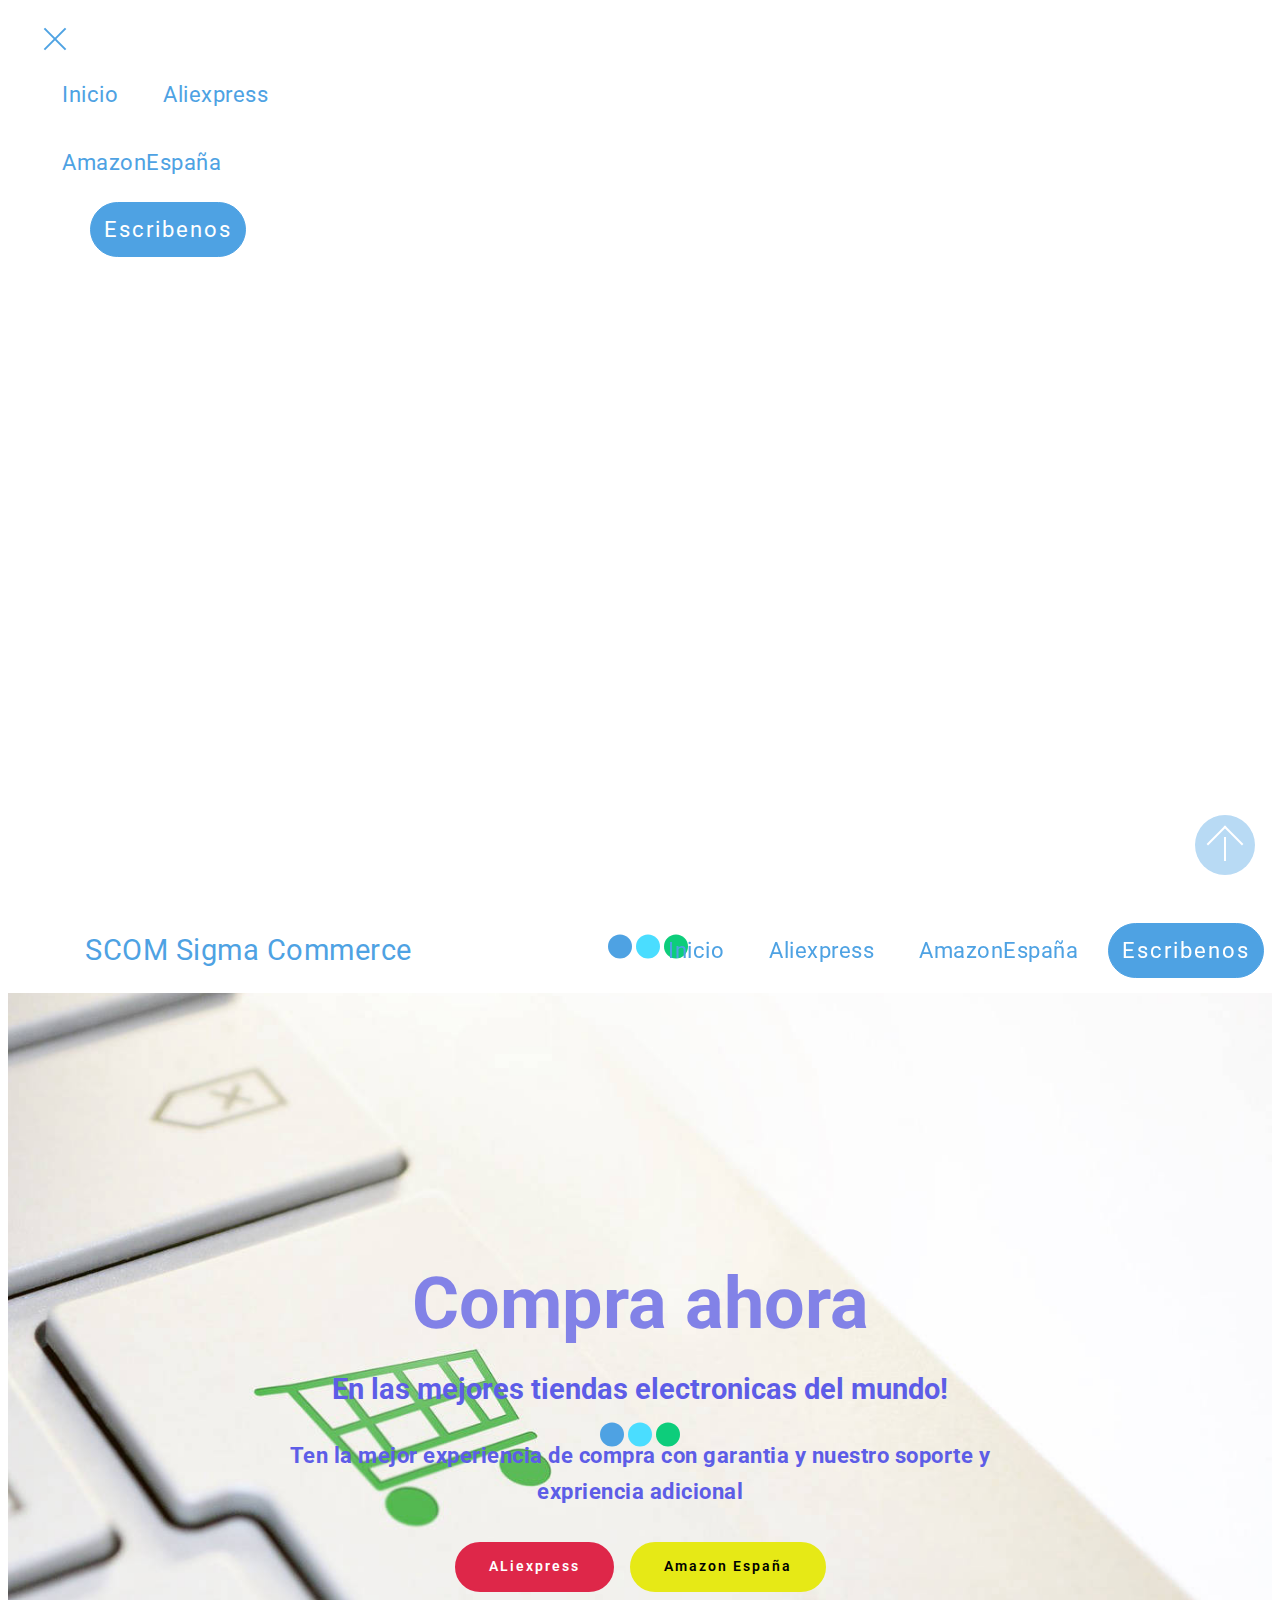
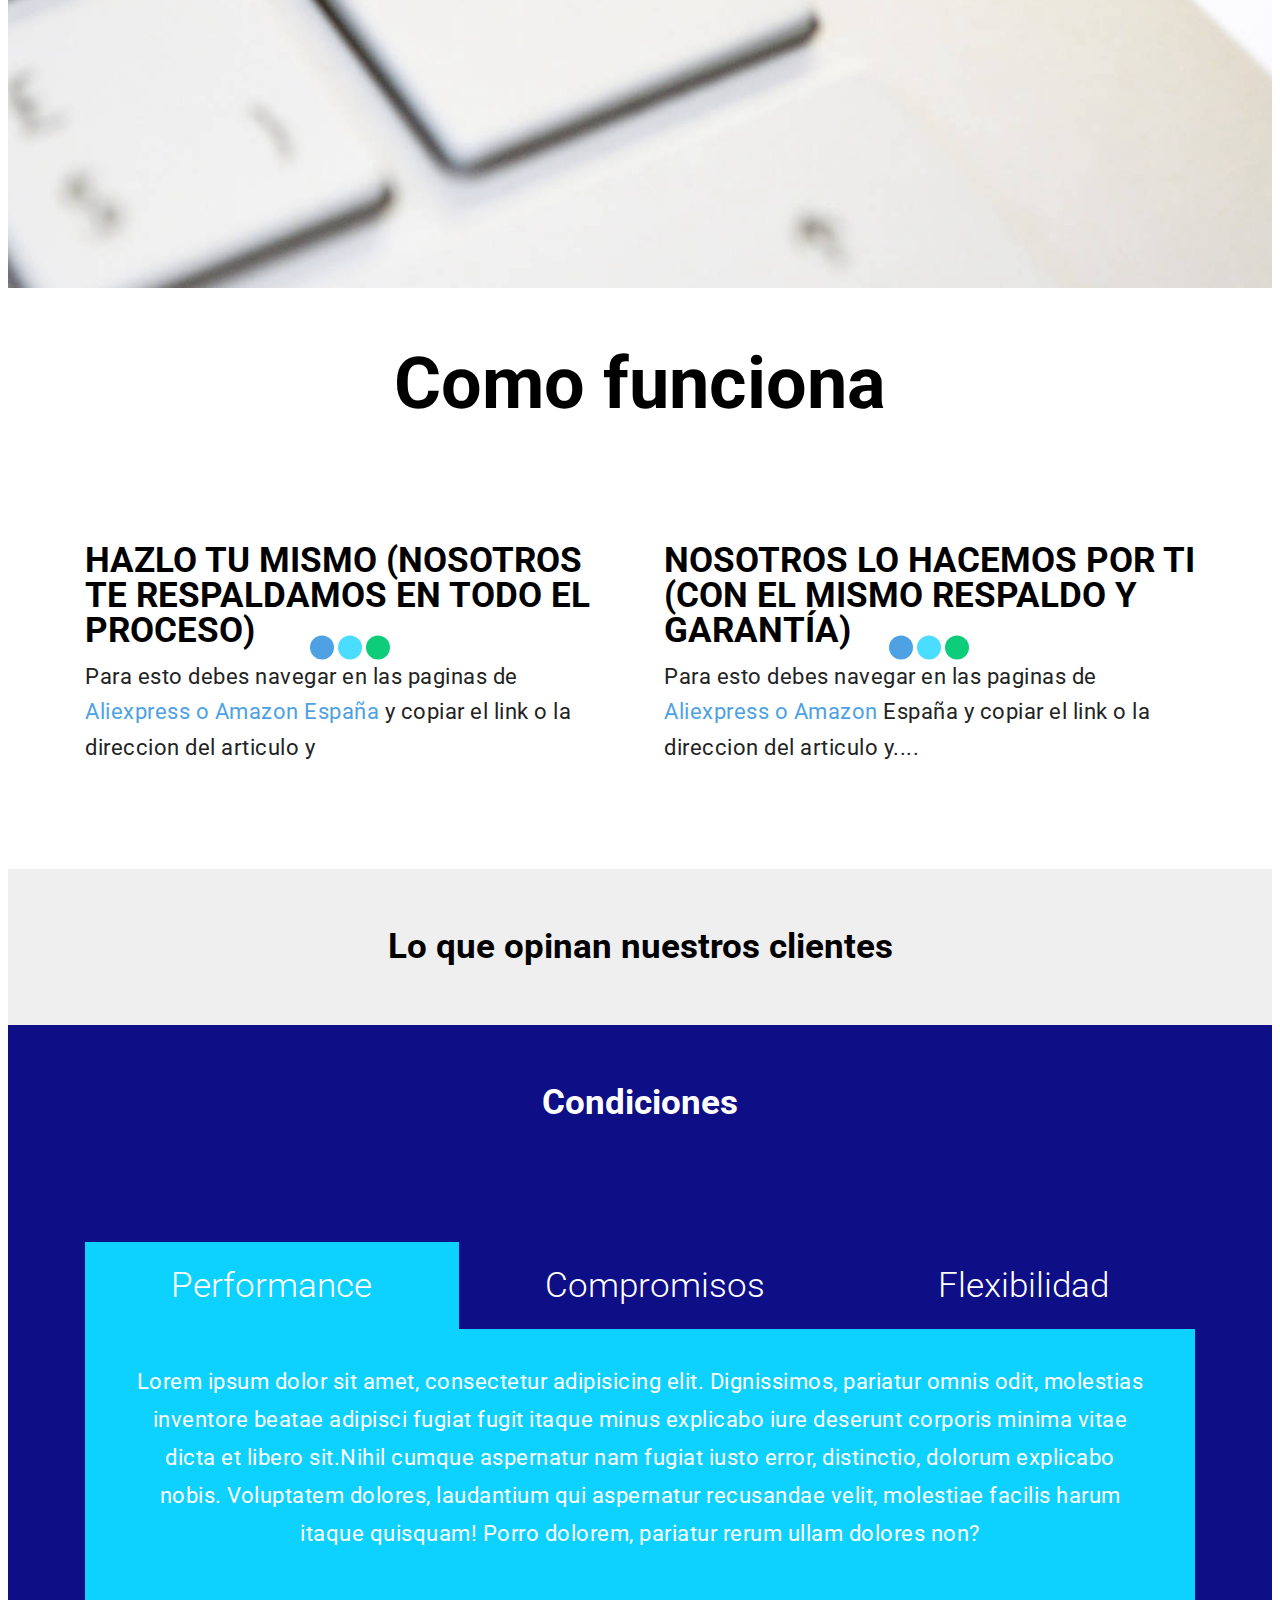
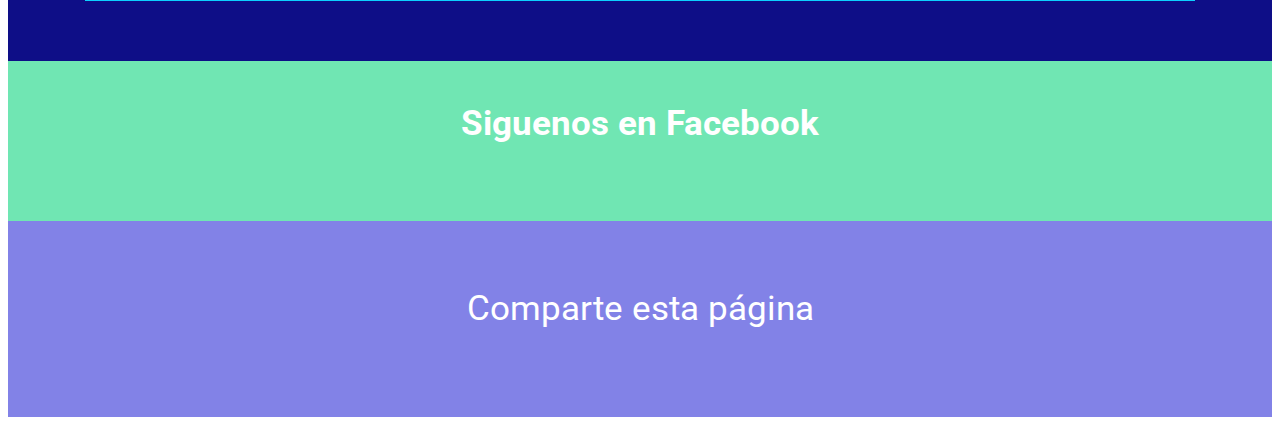
==== commit b413e097: "create github pages" ====
--- a/index.html
+++ b/index.html
@@ -6,7 +6,7 @@
   <meta http-equiv="X-UA-Compatible" content="IE=edge">
   <meta name="generator" content="Mobirise v4.9.7, mobirise.com">
   <meta name="viewport" content="width=device-width, initial-scale=1, minimum-scale=1">
-  <link rel="shortcut icon" href="assets/images/12994382-1312844138732862-7164847492544958085-n-90x90.jpg" type="image/x-icon">
+  <link rel="shortcut icon" href="assets/images/favicon-1.ico" type="image/x-icon">
   <meta name="description" content="">
   
   <title>Inicio</title>
@@ -18,7 +18,7 @@
  
  <style amp-custom> 
 div,span,h1,h2,h3,h4,h5,h6,p,blockquote,a,ol,ul,li,figcaption{font: inherit;}*{-webkit-box-sizing: border-box;box-sizing: border-box;}body{position: relative;font-style: normal;line-height: 1.5;}section{background-color: #eeeeee;background-position: 50% 50%;background-repeat: no-repeat;background-size: cover;}section,.container,.container-fluid{position: relative;word-wrap: break-word;}a.mbr-iconfont:hover{text-decoration: none;}h1,h2,h3{margin: auto;}h1,h3,p{padding: 10px 0;margin-bottom: 15px;}p,li,blockquote{color: #15181b;letter-spacing: 0.5px;line-height: 1.7;}ul,ol,pre,blockquote{margin-bottom: 0;margin-top: 0;}pre{background: #f4f4f4;padding: 10px 24px;white-space: pre-wrap;}p{margin-top: 0;}a{font-style: normal;font-weight: 400;cursor: pointer;}a,a:hover{text-decoration: none;}figure{margin-bottom: 0;}h1,h2,h3,h4,h5,h6,.h1,.h2,.h3,.h4,.h5,.h6,.display-1,.display-2,.display-3,.display-4{line-height: 1;word-break: break-word;word-wrap: break-word;}b,strong{font-weight: bold;}blockquote{padding: 10px 0 10px 20px;position: relative;border-left: 3px solid;}input:-webkit-autofill,input:-webkit-autofill:hover,input:-webkit-autofill:focus,input:-webkit-autofill:active{-webkit-transition-delay: 9999s;transition-delay: 9999s;-webkit-transition-property: background-color,color;-o-transition-property: background-color,color;transition-property: background-color,color;}html,body{height: auto;min-height: 100vh;}.mbr-section-title{font-style: normal;line-height: 1.2;}.mbr-section-subtitle{line-height: 1.3;}.mbr-text{font-style: normal;line-height: 1.6;}.btn{font-weight: 400;border-width: 2px;border-style: solid;font-style: normal;letter-spacing: 2px;margin: .4rem .5rem;white-space: normal;-webkit-transition: all .3s ease-in-out,-webkit-box-shadow 2s ease-in-out;transition: all .3s ease-in-out,-webkit-box-shadow 2s ease-in-out;-o-transition: all .3s ease-in-out,box-shadow 2s ease-in-out;transition: all .3s ease-in-out,box-shadow 2s ease-in-out;transition: all .3s ease-in-out,box-shadow 2s ease-in-out,-webkit-box-shadow 2s ease-in-out;display: -webkit-inline-box;display: -ms-inline-flexbox;display: inline-flex;-webkit-box-align: center;-ms-flex-align: center;align-items: center;-webkit-box-pack: center;-ms-flex-pack: center;justify-content: center;word-break: break-word;-webkit-align-items: center;-webkit-justify-content: center;display: -webkit-inline-flex;}.btn-form{border-radius: 0;}.btn-form:hover{cursor: pointer;}input,textarea{padding: 15px 0.5rem;margin: 0.5rem;}.mbr-figure img,.mbr-figure iframe{display: block;width: 100%;}.card{background-color: transparent;border: none;}.card-wrapper{-webkit-box-flex: 1;-webkit-flex: 1;}.card-img{text-align: center;-ms-flex-negative: 0;flex-shrink: 0;-webkit-flex-shrink: 0;}.media{max-width: 100%;margin: 0 auto;}.mbr-figure{-ms-flex-item-align: center;-ms-grid-row-align: center;-webkit-align-self: center;align-self: center;}.media-container > div{max-width: 100%;}.mbr-figure img,.card-img img{width: 100%;}@media (max-width: 991px){.media-size-item{width: auto;}.media{width: auto;}.mbr-figure{width: 100%;}}section.slider .amp-carousel-button{cursor: pointer;}amp-image-lightbox a.control{position: absolute;width: 32px;height: 32px;right: 16px;top: 16px;z-index: 1000;}amp-image-lightbox a.control .close{position: relative;}amp-image-lightbox a.control .close:before,amp-image-lightbox a.control .close:after{position: absolute;left: 15px;content: ' ';height: 33px;width: 2px;background-color: #fff;}amp-image-lightbox a.control .close:before{-webkit-transform: rotate(45deg);-ms-transform: rotate(45deg);transform: rotate(45deg);}amp-image-lightbox a.control .close:after{-webkit-transform: rotate(-45deg);-ms-transform: rotate(-45deg);transform: rotate(-45deg);}.hidden{visibility: hidden;}.super-hide{display: none;}.inactive{-webkit-user-select: none;-moz-user-select: none;-ms-user-select: none;user-select: none;pointer-events: none;-webkit-user-drag: none;user-drag: none;}textarea[type="hidden"]{display: none;}#scrollToTop{display: none;}.popover-content ul.show{min-height: 155px;}.mbr-white{color: #ffffff;}.mbr-black{color: #000000;}.mbr-bg-white{background-color: #ffffff;}.mbr-bg-black{background-color: #000000;}.align-left{text-align: left;}.align-center{text-align: center;}.align-right{text-align: right;}@media (max-width: 767px){.align-left,.align-center,.align-right,.mbr-section-btn,.mbr-section-title{text-align: center;}}.mbr-light{font-weight: 300;}.mbr-regular{font-weight: 400;}.mbr-semibold{font-weight: 500;}.mbr-bold{font-weight: 700;}.mbr-section-btn{margin-left: -.25rem;margin-right: -.25rem;font-size: 0;}nav .mbr-section-btn{margin-left: 0rem;margin-right: 0rem;}.btn .mbr-iconfont,.btn.btn-sm .mbr-iconfont{cursor: pointer;margin-right: 0.5rem;}.btn.btn-md .mbr-iconfont,.btn.btn-md .mbr-iconfont{margin-right: 0.8rem;}[type="submit"]{-webkit-appearance: none;}.google-map{height: 400px;position: relative;width: 100%;}.google-map iframe{height: 100%;width: 100%;}.google-map [data-state-details]{color: #6b6763;font-family: Montserrat;height: 1.5em;margin-top: -0.75em;padding-left: 1.25rem;padding-right: 1.25rem;position: absolute;text-align: center;top: 50%;width: 100%;}.google-map[data-state]{background: #e9e5dc;}.google-map[data-state="loading"] [data-state-details]{display: none;}.map-placeholder{display: none;}.mbr-fullscreen .mbr-overlay{height: 100vh;}.mbr-fullscreen{display: -webkit-box;display: -ms-flexbox;display: flex;display: -moz-flex;display: -ms-flex;display: -o-flex;-webkit-box-align: center;-ms-flex-align: center;align-items: center;-webkit-align-items: center;height: 100vh;-webkit-box-sizing: border-box;box-sizing: border-box;padding-top: 3rem;padding-bottom: 3rem;}.mbr-overlay{bottom: 0;left: 0;position: absolute;right: 0;top: 0;z-index: 0;}section.sidebar-open:before{content: '';position: fixed;top: 0;bottom: 0;right: 0;left: 0;background-color: rgba(0,0,0,0.2);z-index: 1040;}amp-img img{max-height: 100%;max-width: 100%;}img.mbr-temp{width: 100%;}.is-builder .nodisplay + img[async],.is-builder .nodisplay + img[decoding="async"],.is-builder amp-img > a + img[async],.is-builder amp-img > a + img[decoding="async"]{display: none;}html:not(.is-builder) amp-img > a{position: absolute;top: 0;bottom: 0;left: 0;right: 0;z-index: 1;}.is-builder .temp-amp-sizer{position: absolute;}.is-builder section.slider .icon-wrap,.is-builder section[class*="gallery"] .icon-wrap{pointer-events: all;}.is-builder amp-youtube .temp-amp-sizer,.is-builder amp-vimeo .temp-amp-sizer{position: static;}.is-builder section.horizontal-menu .ampstart-btn{display: none;}@media (max-width: 991px){.is-builder section.horizontal-menu .navbar-toggler{display: block;}}.is-builder section.horizontal-menu .dropdown-menu{z-index: auto;opacity: 1;pointer-events: auto;}.is-builder section.horizontal-menu .nav-dropdown .link.dropdown-toggle[aria-expanded="true"]{margin-right: 0;padding: 0.667em 1em;}.mobirise-spinner{position: absolute;top: 50%;left: 40%;margin-left: 10%;-webkit-transform: translate3d(-50%,-50%,0);z-index: 4;}.mobirise-spinner em{width: 24px;height: 24px;border-radius: 100%;display: inline-block;-webkit-animation: slide 1s infinite;}.mobirise-spinner em:nth-child(1){-webkit-animation-delay: 0.1s;}.mobirise-spinner em:nth-child(2){-webkit-animation-delay: 0.2s;}.mobirise-spinner em:nth-child(3){-webkit-animation-delay: 0.3s;}@-webkit-keyframes slide{0%{-webkit-transform: scale(1);}50%{opacity: 0.3;-webkit-transform: scale(2);}100%{-webkit-transform: scale(1);}}@keyframes slide{0%{-webkit-transform: scale(1);}50%{opacity: 0.3;-webkit-transform: scale(2);}100%{-webkit-transform: scale(1);}}.mobirise-loader .amp-active > div{display: none;}.mbr-container{max-width: 800px;padding: 0 10px;margin: 0 auto;position: relative;}.container{padding-right: 15px;padding-left: 15px;width: 100%;margin-right: auto;margin-left: auto;}@media (max-width: 767px){.container{max-width: 540px;}}@media (min-width: 768px){.container{max-width: 720px;}}@media (min-width: 992px){.container{max-width: 960px;}}@media (min-width: 1200px){.container{max-width: 1140px;}}.mbr-row{display: -webkit-box;display: -ms-flexbox;display: flex;-ms-flex-wrap: wrap;flex-wrap: wrap;margin-right: -15px;margin-left: -15px;}.mbr-justify-content-center{-webkit-box-pack: center;-ms-flex-pack: center;justify-content: center;-webkit-justify-content: center;}@media (max-width: 767px){.mbr-col-sm-12{-ms-flex: 0 0 100%;-webkit-box-flex: 0;flex: 0 0 100%;max-width: 100%;padding-right: 15px;padding-left: 15px;-webkit-flex: 0 0 100%;}.mbr-row{margin: 0;}}@media (min-width: 768px){.mbr-col-md-3{-ms-flex: 0 0 25%;-webkit-box-flex: 0;flex: 0 0 25%;max-width: 25%;padding-right: 15px;padding-left: 15px;-webkit-flex: 0 0 25%;}.mbr-col-md-4{-ms-flex: 0 0 33.333333%;-webkit-box-flex: 0;flex: 0 0 33.333333%;max-width: 33.333333%;padding-right: 15px;padding-left: 15px;-webkit-flex: 0 0 33.333333%;}.mbr-col-md-5{-ms-flex: 0 0 41.666667%;-webkit-box-flex: 0;flex: 0 0 41.666667%;max-width: 41.666667%;padding-right: 15px;padding-left: 15px;-webkit-flex: 0 0 41.666667%;}.mbr-col-md-6{-ms-flex: 0 0 50%;-webkit-box-flex: 0;flex: 0 0 50%;max-width: 50%;padding-right: 15px;padding-left: 15px;-webkit-flex: 0 0 50%;}.mbr-col-md-7{-ms-flex: 0 0 58.333333%;-webkit-box-flex: 0;flex: 0 0 58.333333%;max-width: 58.333333%;padding-right: 15px;padding-left: 15px;-webkit-flex: 0 0 58.333333%;}.mbr-col-md-8{-ms-flex: 0 0 66.666667%;-webkit-box-flex: 0;flex: 0 0 66.666667%;max-width: 66.666667%;padding-left: 15px;padding-right: 15px;-webkit-flex: 0 0 66.666667%;}.mbr-col-md-10{-ms-flex: 0 0 83.333333%;-webkit-box-flex: 0;flex: 0 0 83.333333%;max-width: 83.333333%;padding-left: 15px;padding-right: 15px;-webkit-flex: 0 0 83.333333%;}.mbr-col-md-12{-ms-flex: 0 0 100%;-webkit-box-flex: 0;flex: 0 0 100%;max-width: 100%;padding-right: 15px;padding-left: 15px;-webkit-flex: 0 0 100%;}}@media (min-width: 992px){.mbr-col-lg-2{-ms-flex: 0 0 16.666667%;-webkit-box-flex: 0;flex: 0 0 16.666667%;max-width: 16.666667%;padding-right: 15px;padding-left: 15px;-webkit-flex: 0 0 16.666667%;}.mbr-col-lg-3{-ms-flex: 0 0 25%;-webkit-box-flex: 0;flex: 0 0 25%;max-width: 25%;padding-right: 15px;padding-left: 15px;-webkit-flex: 0 0 25%;}.mbr-col-lg-4{-ms-flex: 0 0 33.33%;-webkit-box-flex: 0;flex: 0 0 33.33%;max-width: 33.33%;padding-right: 15px;padding-left: 15px;-webkit-flex: 0 0 33.33%;}.mbr-col-lg-5{-ms-flex: 0 0 41.666%;-webkit-box-flex: 0;flex: 0 0 41.666%;max-width: 41.666%;padding-right: 15px;padding-left: 15px;-webkit-flex: 0 0 41.666%;}.mbr-col-lg-6{-ms-flex: 0 0 50%;-webkit-box-flex: 0;flex: 0 0 50%;max-width: 50%;padding-right: 15px;padding-left: 15px;-webkit-flex: 0 0 50%;}.mbr-col-lg-8{-ms-flex: 0 0 66.666667%;-webkit-box-flex: 0;flex: 0 0 66.666667%;max-width: 66.666667%;padding-left: 15px;padding-right: 15px;-webkit-flex: 0 0 66.666667%;}.mbr-col-lg-10{-ms-flex: 0 0 83.3333%;-webkit-box-flex: 0;flex: 0 0 83.3333%;max-width: 83.3333%;padding-right: 15px;padding-left: 15px;-webkit-flex: 0 0 83.3333%;}.mbr-col-lg-12{-ms-flex: 0 0 100%;-webkit-box-flex: 0;flex: 0 0 100%;max-width: 100%;padding-right: 15px;padding-left: 15px;-webkit-flex: 0 0 100%;}}@media (min-width: 1200px){.mbr-col-xl-7{-ms-flex: 0 0 58.333333%;-webkit-box-flex: 0;flex: 0 0 58.333333%;max-width: 58.333333%;padding-right: 15px;padding-left: 15px;-webkit-flex: 0 0 58.333333%;}.mbr-col-xl-8{-ms-flex: 0 0 66.666667%;-webkit-box-flex: 0;flex: 0 0 66.666667%;max-width: 66.666667%;padding-left: 15px;padding-right: 15px;-webkit-flex: 0 0 66.666667%;}}amp-sidebar{background: transparent;}#scrollToTopMarker{position: absolute;width: 0px;height: 0px;top: 300px;}#scrollToTopButton{position: fixed;bottom: 25px;right: 25px;opacity: .4;z-index: 5000;font-size: 32px;height: 60px;width: 60px;border: none;border-radius: 3px;cursor: pointer;}#scrollToTopButton:focus{outline: none;}#scrollToTopButton a:before{content: '';position: absolute;height: 40%;top: 36%;width: 2px;left: calc(50% - 1px);}#scrollToTopButton a:after{content: '';position: absolute;border-top: 2px solid;border-right: 2px solid;width: 40%;height: 40%;left: calc(30% - 1px);bottom: 30%;-ms-transform: rotate(-45deg);transform: rotate(-45deg);-webkit-transform: rotate(-45deg);}.is-builder #scrollToTopButton a:after{left: 30%;}
-body{font-family: Roboto;}blockquote{border-color: #4ea2e3;}.display-1{font-family: 'Roboto',sans-serif;font-size: 4.5rem;}.display-2{font-family: 'Roboto',sans-serif;font-size: 2.2rem;}.display-4{font-family: 'Roboto',sans-serif;font-size: 0.9rem;}.display-5{font-family: 'Roboto',sans-serif;font-size: 1.8rem;}.display-7{font-family: 'Roboto',sans-serif;font-size: 1.4rem;}input,textarea{font-family: 'Roboto',sans-serif;font-size: 0.9rem;}.display-1 .mbr-iconfont-btn{font-size: 4.5rem;width: 4.5rem;}.display-2 .mbr-iconfont-btn{font-size: 2.2rem;width: 2.2rem;}.display-4 .mbr-iconfont-btn{font-size: 0.9rem;width: 0.9rem;}.display-5 .mbr-iconfont-btn{font-size: 1.8rem;width: 1.8rem;}.display-7 .mbr-iconfont-btn{font-size: 1.4rem;width: 1.4rem;}@media (max-width: 768px){.display-1{font-size: 3.6rem;font-size: calc( 2.225rem + (4.5 - 2.225) * ((100vw - 20rem) / (48 - 20)));line-height: calc( 1.4 * (2.225rem + (4.5 - 2.225) * ((100vw - 20rem) / (48 - 20))));}.display-2{font-size: 1.76rem;font-size: calc( 1.42rem + (2.2 - 1.42) * ((100vw - 20rem) / (48 - 20)));line-height: calc( 1.4 * (1.42rem + (2.2 - 1.42) * ((100vw - 20rem) / (48 - 20))));}.display-4{font-size: 0.72rem;font-size: calc( 0.965rem + (0.9 - 0.965) * ((100vw - 20rem) / (48 - 20)));line-height: calc( 1.4 * (0.965rem + (0.9 - 0.965) * ((100vw - 20rem) / (48 - 20))));}.display-5{font-size: 1.44rem;font-size: calc( 1.28rem + (1.8 - 1.28) * ((100vw - 20rem) / (48 - 20)));line-height: calc( 1.4 * (1.28rem + (1.8 - 1.28) * ((100vw - 20rem) / (48 - 20))));}}.btn{padding: 1rem 2rem;border-radius: 0px;}.btn-sm{border-width: 1px;padding: 0.6rem 0.8rem;border-radius: 0px;}.btn-md{font-weight: 600;padding: 1rem 2rem;border-radius: 0px;}.bg-primary{background-color: #4ea2e3;}.bg-success{background-color: #0dcd7b;}.bg-info{background-color: #8282e7;}.bg-warning{background-color: #de2749;}.bg-danger{background-color: #e6e916;}.btn-primary,.btn-primary:active,.btn-primary.active{background-color: #4ea2e3;border-color: #4ea2e3;color: #ffffff;}.btn-primary:hover,.btn-primary:focus,.btn-primary.focus{color: #ffffff;background-color: #1f7dc5;border-color: #1f7dc5;}.btn-primary.disabled,.btn-primary:disabled{color: #ffffff;background-color: #1f7dc5;border-color: #1f7dc5;}.btn-secondary,.btn-secondary:active,.btn-secondary.active{background-color: #4addff;border-color: #4addff;color: #003c4a;}.btn-secondary:hover,.btn-secondary:focus,.btn-secondary.focus{color: #003c4a;background-color: #00cdfd;border-color: #00cdfd;}.btn-secondary.disabled,.btn-secondary:disabled{color: #003c4a;background-color: #00cdfd;border-color: #00cdfd;}.btn-info,.btn-info:active,.btn-info.active{background-color: #8282e7;border-color: #8282e7;color: #ffffff;}.btn-info:hover,.btn-info:focus,.btn-info.focus{color: #ffffff;background-color: #4242db;border-color: #4242db;}.btn-info.disabled,.btn-info:disabled{color: #ffffff;background-color: #4242db;border-color: #4242db;}.btn-success,.btn-success:active,.btn-success.active{background-color: #0dcd7b;border-color: #0dcd7b;color: #ffffff;}.btn-success:hover,.btn-success:focus,.btn-success.focus{color: #ffffff;background-color: #088550;border-color: #088550;}.btn-success.disabled,.btn-success:disabled{color: #ffffff;background-color: #088550;border-color: #088550;}.btn-warning,.btn-warning:active,.btn-warning.active{background-color: #de2749;border-color: #de2749;color: #ffffff;}.btn-warning:hover,.btn-warning:focus,.btn-warning.focus{color: #ffffff;background-color: #a01832;border-color: #a01832;}.btn-warning.disabled,.btn-warning:disabled{color: #ffffff;background-color: #a01832;border-color: #a01832;}.btn-danger,.btn-danger:active,.btn-danger.active{background-color: #e6e916;border-color: #e6e916;color: #000000;}.btn-danger:hover,.btn-danger:focus,.btn-danger.focus{color: #000000;background-color: #a1a30f;border-color: #a1a30f;}.btn-danger.disabled,.btn-danger:disabled{color: #000000;background-color: #a1a30f;border-color: #a1a30f;}.btn-black,.btn-black:active,.btn-black.active{background-color: #333333;border-color: #333333;color: #ffffff;}.btn-black:hover,.btn-black:focus,.btn-black.focus{color: #ffffff;background-color: #0d0d0d;border-color: #0d0d0d;}.btn-black.disabled,.btn-black:disabled{color: #ffffff;background-color: #0d0d0d;border-color: #0d0d0d;}.btn-white,.btn-white:active,.btn-white.active{background-color: #ffffff;border-color: #ffffff;color: #808080;}.btn-white:hover,.btn-white:focus,.btn-white.focus{color: #808080;background-color: #d9d9d9;border-color: #d9d9d9;}.btn-white.disabled,.btn-white:disabled{color: #808080;background-color: #d9d9d9;border-color: #d9d9d9;}.btn-white,.btn-white:active,.btn-white.active{color: #333333;}.btn-white:hover,.btn-white:focus,.btn-white.focus{color: #333333;}.btn-white.disabled,.btn-white:disabled{color: #333333;}.btn-primary-outline,.btn-primary-outline:active,.btn-primary-outline.active{background: none;border-color: #1c6faf;color: #1c6faf;}.btn-primary-outline:hover,.btn-primary-outline:focus,.btn-primary-outline.focus{color: #ffffff;background-color: #4ea2e3;border-color: #4ea2e3;}.btn-primary-outline.disabled,.btn-primary-outline:disabled{color: #ffffff;background-color: #4ea2e3;border-color: #4ea2e3;}.btn-secondary-outline,.btn-secondary-outline:active,.btn-secondary-outline.active{background: none;border-color: #00b8e3;color: #00b8e3;}.btn-secondary-outline:hover,.btn-secondary-outline:focus,.btn-secondary-outline.focus{color: #003c4a;background-color: #4addff;border-color: #4addff;}.btn-secondary-outline.disabled,.btn-secondary-outline:disabled{color: #003c4a;background-color: #4addff;border-color: #4addff;}.btn-info-outline,.btn-info-outline:active,.btn-info-outline.active{background: none;border-color: #2c2cd7;color: #2c2cd7;}.btn-info-outline:hover,.btn-info-outline:focus,.btn-info-outline.focus{color: #ffffff;background-color: #8282e7;border-color: #8282e7;}.btn-info-outline.disabled,.btn-info-outline:disabled{color: #ffffff;background-color: #8282e7;border-color: #8282e7;}.btn-success-outline,.btn-success-outline:active,.btn-success-outline.active{background: none;border-color: #076d41;color: #076d41;}.btn-success-outline:hover,.btn-success-outline:focus,.btn-success-outline.focus{color: #ffffff;background-color: #0dcd7b;border-color: #0dcd7b;}.btn-success-outline.disabled,.btn-success-outline:disabled{color: #ffffff;background-color: #0dcd7b;border-color: #0dcd7b;}.btn-warning-outline,.btn-warning-outline:active,.btn-warning-outline.active{background: none;border-color: #8a152b;color: #8a152b;}.btn-warning-outline:hover,.btn-warning-outline:focus,.btn-warning-outline.focus{color: #ffffff;background-color: #de2749;border-color: #de2749;}.btn-warning-outline.disabled,.btn-warning-outline:disabled{color: #ffffff;background-color: #de2749;border-color: #de2749;}.btn-danger-outline,.btn-danger-outline:active,.btn-danger-outline.active{background: none;border-color: #8a8c0d;color: #8a8c0d;}.btn-danger-outline:hover,.btn-danger-outline:focus,.btn-danger-outline.focus{color: #000000;background-color: #e6e916;border-color: #e6e916;}.btn-danger-outline.disabled,.btn-danger-outline:disabled{color: #000000;background-color: #e6e916;border-color: #e6e916;}.btn-black-outline,.btn-black-outline:active,.btn-black-outline.active{background: none;border-color: #000000;color: #000000;}.btn-black-outline:hover,.btn-black-outline:focus,.btn-black-outline.focus{color: #ffffff;background-color: #333333;border-color: #333333;}.btn-black-outline.disabled,.btn-black-outline:disabled{color: #ffffff;background-color: #333333;border-color: #333333;}.btn-white-outline,.btn-white-outline:active,.btn-white-outline.active{background: none;border-color: #ffffff;color: #ffffff;}.btn-white-outline:hover,.btn-white-outline:focus,.btn-white-outline.focus{color: #333333;background-color: #ffffff;border-color: #ffffff;}.text-primary{color: #4ea2e3;}.text-secondary{color: #4addff;}.text-success{color: #0dcd7b;}.text-info{color: #8282e7;}.text-warning{color: #de2749;}.text-danger{color: #e6e916;}.text-white{color: #ffffff;}.text-black{color: #000000;}a.text-primary:hover,a.text-primary:focus{color: #1c6faf;}a.text-secondary:hover,a.text-secondary:focus{color: #00b8e3;}a.text-success:hover,a.text-success:focus{color: #076d41;}a.text-info:hover,a.text-info:focus{color: #2c2cd7;}a.text-warning:hover,a.text-warning:focus{color: #8a152b;}a.text-danger:hover,a.text-danger:focus{color: #8a8c0d;}a.text-white:hover,a.text-white:focus{color: #b3b3b3;}a.text-black:hover,a.text-black:focus{color: #4d4d4d;}.alert-success{background-color: #0dcd7b;}.alert-info{background-color: #8282e7;}.alert-warning{background-color: #de2749;}.alert-danger{background-color: #e6e916;}.mbr-section-btn a.btn:not(.btn-form){border-radius: 100px;transition-property: background-color,color,border-color,box-shadow;transition-duration: .3s,.3s,.3s,.8s;transition-timing-function: ease-in-out;}.mbr-section-btn a.btn:not(.btn-form):hover{box-shadow: 0 10px 40px 0 rgba(0,0,0,0.2);}.nav-tabs .nav-link{border-radius: 100px;}a,a:hover{color: #4ea2e3;}.mbr-plan-header.bg-primary .mbr-plan-subtitle,.mbr-plan-header.bg-primary .mbr-plan-price-desc{color: #feffff;}.mbr-plan-header.bg-success .mbr-plan-subtitle,.mbr-plan-header.bg-success .mbr-plan-price-desc{color: #acfad9;}.mbr-plan-header.bg-info .mbr-plan-subtitle,.mbr-plan-header.bg-info .mbr-plan-price-desc{color: #ffffff;}.mbr-plan-header.bg-warning .mbr-plan-subtitle,.mbr-plan-header.bg-warning .mbr-plan-price-desc{color: #f9d8de;}.mbr-plan-header.bg-danger .mbr-plan-subtitle,.mbr-plan-header.bg-danger .mbr-plan-price-desc{color: #fafbd0;}.mobirise-spinner em:nth-child(1){background: #4ea2e3;}.mobirise-spinner em:nth-child(2){background: #4addff;}.mobirise-spinner em:nth-child(3){background: #0dcd7b;}#scrollToTopButton{background-color: #4ea2e3;border-radius: 50%;}#scrollToTopButton a:before{background: #ffffff;}#scrollToTopButton a:after{border-top-color: #ffffff;border-right-color: #ffffff;}.cid-rqK2ZlqgIZ{min-height: 80px;}.cid-rqK2ZlqgIZ .brand-name{color: #4ea2e3;margin: 0;}.cid-rqK2ZlqgIZ .nav-item:focus,.cid-rqK2ZlqgIZ .nav-link:focus{outline: none;}.cid-rqK2ZlqgIZ .navbar-nav{list-style-type: none;display: flex;-webkit-flex-direction: row;flex-direction: row;padding-left: 0;}.cid-rqK2ZlqgIZ .navbar-nav .nav-link{margin: .667em 1em;font-weight: normal;}@media (min-width: 992px){.cid-rqK2ZlqgIZ .dropdown-menu .dropdown-toggle:after{content: '';border-bottom: 0.35em solid transparent;border-left: 0.35em solid;border-right: 0;border-top: 0.35em solid transparent;margin-left: 0.3rem;margin-top: -0.3077em;position: absolute;right: 1.1538em;top: 50%;}}@media (max-width: 991px){.cid-rqK2ZlqgIZ ul.navbar-nav{-webkit-flex-direction: column;flex-direction: column;}.cid-rqK2ZlqgIZ ul.navbar-nav li{margin: auto;}.cid-rqK2ZlqgIZ .dropdown-toggle[data-toggle="dropdown-submenu"]:after{content: '';margin-left: .25rem;border-top: 0.35em solid;border-right: 0.35em solid transparent;border-left: 0.35em solid transparent;border-bottom: 0;top: 55%;}.cid-rqK2ZlqgIZ .nav-dropdown .dropdown-menu .dropdown-item{-webkit-justify-content: center;justify-content: center;display: flex;-webkit-align-items: center;align-items: center;}}.cid-rqK2ZlqgIZ .nav-dropdown .dropdown-menu{border-radius: 0;border: 0;left: 0;margin: 0;min-width: 10rem;padding-bottom: 1.25rem;padding-top: 1.25rem;position: absolute;}.cid-rqK2ZlqgIZ .nav-dropdown .dropdown-menu .dropdown-item{font-weight: 400;line-height: 2;display: flex;-webkit-align-items: center;align-items: center;width: 100%;padding: .25rem 1.5rem;clear: both;text-align: inherit;white-space: nowrap;background: 0 0;border: 0;}.cid-rqK2ZlqgIZ .nav-dropdown .dropdown-menu .dropdown{position: relative;}.cid-rqK2ZlqgIZ .nav-item.dropdown{position: relative;}.cid-rqK2ZlqgIZ .nav-item.dropdown .dropdown-menu{z-index: -1;opacity: 0;pointer-events: none;}.cid-rqK2ZlqgIZ .nav-item.dropdown:hover > .dropdown-menu{z-index: 1;opacity: 1;pointer-events: all;}.cid-rqK2ZlqgIZ .dropdown-menu .dropdown:hover > .dropdown-menu{z-index: 1;opacity: 1;pointer-events: all;}.cid-rqK2ZlqgIZ .link.dropdown-toggle:after{content: '';margin-left: .25rem;border-top: 0.35em solid;border-right: 0.35em solid transparent;border-left: 0.35em solid transparent;border-bottom: 0;}.cid-rqK2ZlqgIZ .nav-dropdown .dropdown-submenu{top: 0;}.cid-rqK2ZlqgIZ .navbar{z-index: 100;display: flex;-webkit-flex-direction: row;flex-direction: row;width: 100%;min-height: 80px;transition: all .3s;background: #ffffff;}.cid-rqK2ZlqgIZ .navbar .navbar-logo{margin-right: .8rem;}.cid-rqK2ZlqgIZ .navbar .navbar-logo img{height: auto;}.cid-rqK2ZlqgIZ .navbar.navbar-short{background: #ffffff;}.cid-rqK2ZlqgIZ .navbar.navbar-short .brand{padding: 0;}.cid-rqK2ZlqgIZ .navbar.opened{transition: all .3s;background: #ffffff;}.cid-rqK2ZlqgIZ .navbar .dropdown-item{padding: .25rem 1.5rem;}.cid-rqK2ZlqgIZ .navbar .navbar-collapse{display: flex;-webkit-justify-content: flex-end;justify-content: flex-end;z-index: 1;-webkit-flex-basis: 100%;flex-basis: 100%;-webkit-align-items: center;align-items: center;}@media (max-width: 991px){.cid-rqK2ZlqgIZ .navbar .navbar-collapse{display: none;position: absolute;top: 0;right: 0;min-height: 100vh;background: #ffffff;padding: 1rem 2rem 1rem 2rem;}.cid-rqK2ZlqgIZ .navbar.opened .navbar-collapse.show,.cid-rqK2ZlqgIZ .navbar.opened .navbar-collapse.collapsing{display: block;}.cid-rqK2ZlqgIZ .navbar.opened .dropdown-menu{top: 0;}.cid-rqK2ZlqgIZ .navbar .dropdown-menu{position: relative;background: transparent;}.cid-rqK2ZlqgIZ .navbar .dropdown-menu .dropdown-submenu{left: 0;}.cid-rqK2ZlqgIZ .navbar .dropdown-menu .dropdown-item:after{right: auto;}.cid-rqK2ZlqgIZ .navbar .dropdown-menu .dropdown-item{padding: .25rem 1.5rem;text-align: center;margin: 0;}.cid-rqK2ZlqgIZ .navbar .brand{-webkit-flex-shrink: initial;flex-shrink: initial;word-break: break-word;}}.cid-rqK2ZlqgIZ .brand{display: flex;-webkit-flex-shrink: 0;flex-shrink: 0;-webkit-align-items: center;align-items: center;margin-right: 0;padding: 0;transition: all .3s;word-break: break-word;z-index: 1;}.cid-rqK2ZlqgIZ .brand .navbar-caption{line-height: inherit;font-weight: normal;}.cid-rqK2ZlqgIZ .brand .navbar-logo a{outline: none;}.cid-rqK2ZlqgIZ .brand .navbar-caption-wrap{display: flex;}.cid-rqK2ZlqgIZ .dropdown-item.active,.cid-rqK2ZlqgIZ .dropdown-item:active{background-color: transparent;}.cid-rqK2ZlqgIZ .navbar-expand-lg .navbar-nav .nav-link{padding: 0;}.cid-rqK2ZlqgIZ .navbar.navbar-expand-lg .dropdown .dropdown-menu{background: #ffffff;}.cid-rqK2ZlqgIZ .navbar.navbar-expand-lg .dropdown .dropdown-menu .dropdown-submenu{margin: 0;left: 100%;}.cid-rqK2ZlqgIZ .navbar .dropdown.open > .dropdown-menu{display: block;}.cid-rqK2ZlqgIZ ul.navbar-nav{-webkit-flex-wrap: wrap;flex-wrap: wrap;}.cid-rqK2ZlqgIZ .navbar-buttons{text-align: center;}.cid-rqK2ZlqgIZ button.navbar-toggler{display: none;outline: none;width: 31px;height: 20px;cursor: pointer;transition: all .2s;position: relative;-webkit-align-self: center;align-self: center;}.cid-rqK2ZlqgIZ button.navbar-toggler .hamburger span{position: absolute;right: 0;width: 30px;height: 2px;border-right: 5px;background-color: #4ea2e3;}.cid-rqK2ZlqgIZ button.navbar-toggler .hamburger span:nth-child(1){top: 0;transition: all .2s;}.cid-rqK2ZlqgIZ button.navbar-toggler .hamburger span:nth-child(2){top: 8px;transition: all .15s;}.cid-rqK2ZlqgIZ button.navbar-toggler .hamburger span:nth-child(3){top: 8px;transition: all .15s;}.cid-rqK2ZlqgIZ button.navbar-toggler .hamburger span:nth-child(4){top: 16px;transition: all .2s;}.cid-rqK2ZlqgIZ nav.opened .navbar-toggler:not(.hide) .hamburger span:nth-child(1){top: 8px;width: 0;opacity: 0;right: 50%;transition: all .2s;}.cid-rqK2ZlqgIZ nav.opened .navbar-toggler:not(.hide) .hamburger span:nth-child(2){-webkit-transform: rotate(45deg);transform: rotate(45deg);transition: all .25s;}.cid-rqK2ZlqgIZ nav.opened .navbar-toggler:not(.hide) .hamburger span:nth-child(3){-webkit-transform: rotate(-45deg);transform: rotate(-45deg);transition: all .25s;}.cid-rqK2ZlqgIZ nav.opened .navbar-toggler:not(.hide) .hamburger span:nth-child(4){top: 8px;width: 0;opacity: 0;right: 50%;transition: all .2s;}.cid-rqK2ZlqgIZ .navbar-dropdown{padding: .5rem 1rem;position: fixed;}.cid-rqK2ZlqgIZ a.nav-link{display: flex;-webkit-align-items: center;align-items: center;-webkit-justify-content: center;justify-content: center;}.cid-rqK2ZlqgIZ .nav-link .mbr-iconfont,.cid-rqK2ZlqgIZ .dropdown-item .mbr-iconfont{margin-right: .2rem;}.cid-rqK2ZlqgIZ .ampstart-btn{display: flex;-webkit-align-self: center;align-self: center;}@media (min-width: 992px){.cid-rqK2ZlqgIZ .ampstart-btn{display: none;}}.cid-rqK2ZlqgIZ .ampstart-btn.hamburger{position: relative;right: 20px;margin-left: auto;width: 30px;height: 20px;background: none;border: none;cursor: pointer;z-index: 1000;}.cid-rqK2ZlqgIZ .ampstart-btn.hamburger:focus{outline: none;}.cid-rqK2ZlqgIZ .ampstart-btn.hamburger span{position: absolute;right: 0;width: 30px;height: 2px;border-right: 5px;background-color: #4ea2e3;}.cid-rqK2ZlqgIZ .ampstart-btn.hamburger span:nth-child(1){top: 0;transition: all .2s;}.cid-rqK2ZlqgIZ .ampstart-btn.hamburger span:nth-child(2){top: 8px;transition: all .15s;}.cid-rqK2ZlqgIZ .ampstart-btn.hamburger span:nth-child(3){top: 8px;transition: all .15s;}.cid-rqK2ZlqgIZ .ampstart-btn.hamburger span:nth-child(4){top: 16px;transition: all .2s;}.cid-rqK2ZlqgIZ amp-sidebar{min-width: 260px;z-index: 1050;background-color: #ffffff;}.cid-rqK2ZlqgIZ amp-sidebar.open:after{content: '';position: absolute;top: 0;left: 0;bottom: 0;right: 0;background-color: red;}.cid-rqK2ZlqgIZ .open{transform: translateX(0%);display: block;-webkit-transform: translateX(0%);}.cid-rqK2ZlqgIZ .builder-sidebar{background-color: #ffffff;position: relative;min-height: 100vh;z-index: 1030;padding: 1rem 2rem;max-width: 20rem;}.cid-rqK2ZlqgIZ .builder-sidebar .dropdown{position: relative;}.cid-rqK2ZlqgIZ .builder-sidebar .dropdown:hover > .dropdown-menu{position: relative;text-align: center;}.cid-rqK2ZlqgIZ .sidebar{padding: 1rem 0;margin: 0;}.cid-rqK2ZlqgIZ .sidebar > li{list-style: none;display: flex;-webkit-flex-direction: column;flex-direction: column;}.cid-rqK2ZlqgIZ .sidebar a{display: block;text-decoration: none;margin-bottom: 10px;}.cid-rqK2ZlqgIZ .close-sidebar{width: 30px;height: 30px;position: relative;cursor: pointer;background-color: transparent;border: none;}.cid-rqK2ZlqgIZ .close-sidebar:focus{outline: 2px auto #4ea2e3;}.cid-rqK2ZlqgIZ .close-sidebar span{position: absolute;left: 0;top: 14px;width: 30px;height: 2px;border-right: 5px;background-color: #4ea2e3;}.cid-rqK2ZlqgIZ .close-sidebar span:nth-child(1){-webkit-transform: rotate(45deg);transform: rotate(45deg);}.cid-rqK2ZlqgIZ .close-sidebar span:nth-child(2){-webkit-transform: rotate(-45deg);transform: rotate(-45deg);}.cid-rqK2ZlqgIZ amp-img{margin-right: 1rem;display: flex;-webkit-align-items: center;align-items: center;height: 45px;width: 45px;}@media (max-width: 767px){.cid-rqK2ZlqgIZ amp-img{max-height: 35px;max-width: 35px;}}.cid-rqQxqO7mvF{background-image: url("assets/images/mbr-1-1920x1276.jpg");}.cid-rqQxqO7mvF .mbr-section-btn{margin-bottom: 20px;}.cid-rqQxqO7mvF amp-img{width: 100%;text-align: center;margin: 0 auto;max-width: 0%;}.cid-rqQxqO7mvF H1{color: #8282e7;}.cid-rqQxqO7mvF H3{color: #5d5de7;}.cid-rqQxqO7mvF .mbr-text,.cid-rqQxqO7mvF .mbr-section-btn B{color: #5d5de7;}.cid-rqRfpOxSaN{padding-top: 60px;padding-bottom: 45px;background-color: #ffffff;}.cid-rqRfpOxSaN .mbr-title{padding-bottom: 1rem;color: #ffffff;}.cid-rqRfpOxSaN .mbr-section-btn{padding-top: 1.5rem;}.cid-rqKwHRKab0{padding-top: 30px;padding-bottom: 30px;background-color: #ffffff;}.cid-rqKwHRKab0 .card{margin-bottom: 3rem;position: relative;display: flex;-ms-flex-direction: column;-webkit-flex-direction: column;flex-direction: column;min-width: 0;word-wrap: break-word;background-clip: border-box;border-radius: .25rem;width: 100%;min-height: 1px;}@media (min-width: 768px){.cid-rqKwHRKab0 .card{padding-left: 1.5rem;padding-right: 1.5rem;}}@media (max-width: 767px){.cid-rqKwHRKab0 .card{margin-bottom: 30px;}}.cid-rqKwHRKab0 .card-title{margin: 0;}.cid-rqKwHRKab0 .card-box{padding-top: 2rem;}.cid-rqKwHRKab0 amp-img{width: 100%;}.cid-rqKwHRKab0 .mbr-text{color: #767676;}@media (min-width: 768px){.cid-rqKwHRKab0 .mbr-row{margin-left: -1.5rem;margin-right: -1.5rem;}}.cid-rqReAV5hhl{padding-top: 60px;padding-bottom: 45px;background-color: #efefef;}.cid-rqReAV5hhl .mbr-title{padding-bottom: 1rem;}.cid-rqReAV5hhl .mbr-section-btn{padding-top: 1.5rem;}.cid-rqRfDUaW0F{padding-top: 60px;padding-bottom: 45px;background-color: #0e0e87;}.cid-rqRfDUaW0F .mbr-title{padding-bottom: 1rem;color: #ffffff;}.cid-rqRfDUaW0F .mbr-section-btn{padding-top: 1.5rem;}.cid-rqRbV4eMtu{padding-top: 60px;padding-bottom: 60px;background-color: #0e0e87;}.cid-rqRbV4eMtu .ampTabContainer{display: flex;-webkit-flex-wrap: wrap;flex-wrap: wrap;}.cid-rqRbV4eMtu .tab-button[selected]{outline: none;background: #0dd1ff;}.cid-rqRbV4eMtu .tab-button{list-style: none;-webkit-flex-grow: 1;flex-grow: 1;text-align: center;cursor: pointer;}.cid-rqRbV4eMtu .tab-content{display: none;width: 100%;order: 1;border: 1px solid #0dd1ff;padding: 2rem 3rem 3rem;background: #0dd1ff;}.cid-rqRbV4eMtu .tab-content p{margin: 0;padding: 0;}.cid-rqRbV4eMtu .tab-button[selected] + .tab-content{display: block;}.cid-rqRbV4eMtu .tab-head{margin: 1rem;}.cid-rqKzIqIn9c{padding-top: 2rem;padding-bottom: 2rem;background-color: #70e6b3;}.cid-rqKzIqIn9c .facebook-page-wrapper{margin: auto;max-width: 500px;}@media (max-width: 499){.cid-rqKzIqIn9c .facebook-page-wrapper{width: 100%;}}.cid-rqKzCKLta5{padding-top: 60px;padding-bottom: 60px;background-color: #ffffff;}.cid-rqKzCKLta5 h1{margin-bottom: 20px;}.cid-rqKzCKLta5 .wrapper{text-align: center;}
+body{font-family: Roboto;}blockquote{border-color: #4ea2e3;}.display-1{font-family: 'Roboto',sans-serif;font-size: 4.5rem;}.display-2{font-family: 'Roboto',sans-serif;font-size: 2.2rem;}.display-4{font-family: 'Roboto',sans-serif;font-size: 0.9rem;}.display-5{font-family: 'Roboto',sans-serif;font-size: 1.8rem;}.display-7{font-family: 'Roboto',sans-serif;font-size: 1.4rem;}input,textarea{font-family: 'Roboto',sans-serif;font-size: 0.9rem;}.display-1 .mbr-iconfont-btn{font-size: 4.5rem;width: 4.5rem;}.display-2 .mbr-iconfont-btn{font-size: 2.2rem;width: 2.2rem;}.display-4 .mbr-iconfont-btn{font-size: 0.9rem;width: 0.9rem;}.display-5 .mbr-iconfont-btn{font-size: 1.8rem;width: 1.8rem;}.display-7 .mbr-iconfont-btn{font-size: 1.4rem;width: 1.4rem;}@media (max-width: 768px){.display-1{font-size: 3.6rem;font-size: calc( 2.225rem + (4.5 - 2.225) * ((100vw - 20rem) / (48 - 20)));line-height: calc( 1.4 * (2.225rem + (4.5 - 2.225) * ((100vw - 20rem) / (48 - 20))));}.display-2{font-size: 1.76rem;font-size: calc( 1.42rem + (2.2 - 1.42) * ((100vw - 20rem) / (48 - 20)));line-height: calc( 1.4 * (1.42rem + (2.2 - 1.42) * ((100vw - 20rem) / (48 - 20))));}.display-4{font-size: 0.72rem;font-size: calc( 0.965rem + (0.9 - 0.965) * ((100vw - 20rem) / (48 - 20)));line-height: calc( 1.4 * (0.965rem + (0.9 - 0.965) * ((100vw - 20rem) / (48 - 20))));}.display-5{font-size: 1.44rem;font-size: calc( 1.28rem + (1.8 - 1.28) * ((100vw - 20rem) / (48 - 20)));line-height: calc( 1.4 * (1.28rem + (1.8 - 1.28) * ((100vw - 20rem) / (48 - 20))));}}.btn{padding: 1rem 2rem;border-radius: 0px;}.btn-sm{border-width: 1px;padding: 0.6rem 0.8rem;border-radius: 0px;}.btn-md{font-weight: 600;padding: 1rem 2rem;border-radius: 0px;}.bg-primary{background-color: #4ea2e3;}.bg-success{background-color: #0dcd7b;}.bg-info{background-color: #8282e7;}.bg-warning{background-color: #de2749;}.bg-danger{background-color: #e6e916;}.btn-primary,.btn-primary:active,.btn-primary.active{background-color: #4ea2e3;border-color: #4ea2e3;color: #ffffff;}.btn-primary:hover,.btn-primary:focus,.btn-primary.focus{color: #ffffff;background-color: #1f7dc5;border-color: #1f7dc5;}.btn-primary.disabled,.btn-primary:disabled{color: #ffffff;background-color: #1f7dc5;border-color: #1f7dc5;}.btn-secondary,.btn-secondary:active,.btn-secondary.active{background-color: #4addff;border-color: #4addff;color: #003c4a;}.btn-secondary:hover,.btn-secondary:focus,.btn-secondary.focus{color: #003c4a;background-color: #00cdfd;border-color: #00cdfd;}.btn-secondary.disabled,.btn-secondary:disabled{color: #003c4a;background-color: #00cdfd;border-color: #00cdfd;}.btn-info,.btn-info:active,.btn-info.active{background-color: #8282e7;border-color: #8282e7;color: #ffffff;}.btn-info:hover,.btn-info:focus,.btn-info.focus{color: #ffffff;background-color: #4242db;border-color: #4242db;}.btn-info.disabled,.btn-info:disabled{color: #ffffff;background-color: #4242db;border-color: #4242db;}.btn-success,.btn-success:active,.btn-success.active{background-color: #0dcd7b;border-color: #0dcd7b;color: #ffffff;}.btn-success:hover,.btn-success:focus,.btn-success.focus{color: #ffffff;background-color: #088550;border-color: #088550;}.btn-success.disabled,.btn-success:disabled{color: #ffffff;background-color: #088550;border-color: #088550;}.btn-warning,.btn-warning:active,.btn-warning.active{background-color: #de2749;border-color: #de2749;color: #ffffff;}.btn-warning:hover,.btn-warning:focus,.btn-warning.focus{color: #ffffff;background-color: #a01832;border-color: #a01832;}.btn-warning.disabled,.btn-warning:disabled{color: #ffffff;background-color: #a01832;border-color: #a01832;}.btn-danger,.btn-danger:active,.btn-danger.active{background-color: #e6e916;border-color: #e6e916;color: #000000;}.btn-danger:hover,.btn-danger:focus,.btn-danger.focus{color: #000000;background-color: #a1a30f;border-color: #a1a30f;}.btn-danger.disabled,.btn-danger:disabled{color: #000000;background-color: #a1a30f;border-color: #a1a30f;}.btn-black,.btn-black:active,.btn-black.active{background-color: #333333;border-color: #333333;color: #ffffff;}.btn-black:hover,.btn-black:focus,.btn-black.focus{color: #ffffff;background-color: #0d0d0d;border-color: #0d0d0d;}.btn-black.disabled,.btn-black:disabled{color: #ffffff;background-color: #0d0d0d;border-color: #0d0d0d;}.btn-white,.btn-white:active,.btn-white.active{background-color: #ffffff;border-color: #ffffff;color: #808080;}.btn-white:hover,.btn-white:focus,.btn-white.focus{color: #808080;background-color: #d9d9d9;border-color: #d9d9d9;}.btn-white.disabled,.btn-white:disabled{color: #808080;background-color: #d9d9d9;border-color: #d9d9d9;}.btn-white,.btn-white:active,.btn-white.active{color: #333333;}.btn-white:hover,.btn-white:focus,.btn-white.focus{color: #333333;}.btn-white.disabled,.btn-white:disabled{color: #333333;}.btn-primary-outline,.btn-primary-outline:active,.btn-primary-outline.active{background: none;border-color: #1c6faf;color: #1c6faf;}.btn-primary-outline:hover,.btn-primary-outline:focus,.btn-primary-outline.focus{color: #ffffff;background-color: #4ea2e3;border-color: #4ea2e3;}.btn-primary-outline.disabled,.btn-primary-outline:disabled{color: #ffffff;background-color: #4ea2e3;border-color: #4ea2e3;}.btn-secondary-outline,.btn-secondary-outline:active,.btn-secondary-outline.active{background: none;border-color: #00b8e3;color: #00b8e3;}.btn-secondary-outline:hover,.btn-secondary-outline:focus,.btn-secondary-outline.focus{color: #003c4a;background-color: #4addff;border-color: #4addff;}.btn-secondary-outline.disabled,.btn-secondary-outline:disabled{color: #003c4a;background-color: #4addff;border-color: #4addff;}.btn-info-outline,.btn-info-outline:active,.btn-info-outline.active{background: none;border-color: #2c2cd7;color: #2c2cd7;}.btn-info-outline:hover,.btn-info-outline:focus,.btn-info-outline.focus{color: #ffffff;background-color: #8282e7;border-color: #8282e7;}.btn-info-outline.disabled,.btn-info-outline:disabled{color: #ffffff;background-color: #8282e7;border-color: #8282e7;}.btn-success-outline,.btn-success-outline:active,.btn-success-outline.active{background: none;border-color: #076d41;color: #076d41;}.btn-success-outline:hover,.btn-success-outline:focus,.btn-success-outline.focus{color: #ffffff;background-color: #0dcd7b;border-color: #0dcd7b;}.btn-success-outline.disabled,.btn-success-outline:disabled{color: #ffffff;background-color: #0dcd7b;border-color: #0dcd7b;}.btn-warning-outline,.btn-warning-outline:active,.btn-warning-outline.active{background: none;border-color: #8a152b;color: #8a152b;}.btn-warning-outline:hover,.btn-warning-outline:focus,.btn-warning-outline.focus{color: #ffffff;background-color: #de2749;border-color: #de2749;}.btn-warning-outline.disabled,.btn-warning-outline:disabled{color: #ffffff;background-color: #de2749;border-color: #de2749;}.btn-danger-outline,.btn-danger-outline:active,.btn-danger-outline.active{background: none;border-color: #8a8c0d;color: #8a8c0d;}.btn-danger-outline:hover,.btn-danger-outline:focus,.btn-danger-outline.focus{color: #000000;background-color: #e6e916;border-color: #e6e916;}.btn-danger-outline.disabled,.btn-danger-outline:disabled{color: #000000;background-color: #e6e916;border-color: #e6e916;}.btn-black-outline,.btn-black-outline:active,.btn-black-outline.active{background: none;border-color: #000000;color: #000000;}.btn-black-outline:hover,.btn-black-outline:focus,.btn-black-outline.focus{color: #ffffff;background-color: #333333;border-color: #333333;}.btn-black-outline.disabled,.btn-black-outline:disabled{color: #ffffff;background-color: #333333;border-color: #333333;}.btn-white-outline,.btn-white-outline:active,.btn-white-outline.active{background: none;border-color: #ffffff;color: #ffffff;}.btn-white-outline:hover,.btn-white-outline:focus,.btn-white-outline.focus{color: #333333;background-color: #ffffff;border-color: #ffffff;}.text-primary{color: #4ea2e3;}.text-secondary{color: #4addff;}.text-success{color: #0dcd7b;}.text-info{color: #8282e7;}.text-warning{color: #de2749;}.text-danger{color: #e6e916;}.text-white{color: #ffffff;}.text-black{color: #000000;}a.text-primary:hover,a.text-primary:focus{color: #1c6faf;}a.text-secondary:hover,a.text-secondary:focus{color: #00b8e3;}a.text-success:hover,a.text-success:focus{color: #076d41;}a.text-info:hover,a.text-info:focus{color: #2c2cd7;}a.text-warning:hover,a.text-warning:focus{color: #8a152b;}a.text-danger:hover,a.text-danger:focus{color: #8a8c0d;}a.text-white:hover,a.text-white:focus{color: #b3b3b3;}a.text-black:hover,a.text-black:focus{color: #4d4d4d;}.alert-success{background-color: #0dcd7b;}.alert-info{background-color: #8282e7;}.alert-warning{background-color: #de2749;}.alert-danger{background-color: #e6e916;}.mbr-section-btn a.btn:not(.btn-form){border-radius: 100px;transition-property: background-color,color,border-color,box-shadow;transition-duration: .3s,.3s,.3s,.8s;transition-timing-function: ease-in-out;}.mbr-section-btn a.btn:not(.btn-form):hover{box-shadow: 0 10px 40px 0 rgba(0,0,0,0.2);}.nav-tabs .nav-link{border-radius: 100px;}a,a:hover{color: #4ea2e3;}.mbr-plan-header.bg-primary .mbr-plan-subtitle,.mbr-plan-header.bg-primary .mbr-plan-price-desc{color: #feffff;}.mbr-plan-header.bg-success .mbr-plan-subtitle,.mbr-plan-header.bg-success .mbr-plan-price-desc{color: #acfad9;}.mbr-plan-header.bg-info .mbr-plan-subtitle,.mbr-plan-header.bg-info .mbr-plan-price-desc{color: #ffffff;}.mbr-plan-header.bg-warning .mbr-plan-subtitle,.mbr-plan-header.bg-warning .mbr-plan-price-desc{color: #f9d8de;}.mbr-plan-header.bg-danger .mbr-plan-subtitle,.mbr-plan-header.bg-danger .mbr-plan-price-desc{color: #fafbd0;}.mobirise-spinner em:nth-child(1){background: #4ea2e3;}.mobirise-spinner em:nth-child(2){background: #4addff;}.mobirise-spinner em:nth-child(3){background: #0dcd7b;}#scrollToTopButton{background-color: #4ea2e3;border-radius: 50%;}#scrollToTopButton a:before{background: #ffffff;}#scrollToTopButton a:after{border-top-color: #ffffff;border-right-color: #ffffff;}.cid-rqK2ZlqgIZ{min-height: 80px;}.cid-rqK2ZlqgIZ .brand-name{color: #4ea2e3;margin: 0;}.cid-rqK2ZlqgIZ .nav-item:focus,.cid-rqK2ZlqgIZ .nav-link:focus{outline: none;}.cid-rqK2ZlqgIZ .navbar-nav{list-style-type: none;display: flex;-webkit-flex-direction: row;flex-direction: row;padding-left: 0;}.cid-rqK2ZlqgIZ .navbar-nav .nav-link{margin: .667em 1em;font-weight: normal;}@media (min-width: 992px){.cid-rqK2ZlqgIZ .dropdown-menu .dropdown-toggle:after{content: '';border-bottom: 0.35em solid transparent;border-left: 0.35em solid;border-right: 0;border-top: 0.35em solid transparent;margin-left: 0.3rem;margin-top: -0.3077em;position: absolute;right: 1.1538em;top: 50%;}}@media (max-width: 991px){.cid-rqK2ZlqgIZ ul.navbar-nav{-webkit-flex-direction: column;flex-direction: column;}.cid-rqK2ZlqgIZ ul.navbar-nav li{margin: auto;}.cid-rqK2ZlqgIZ .dropdown-toggle[data-toggle="dropdown-submenu"]:after{content: '';margin-left: .25rem;border-top: 0.35em solid;border-right: 0.35em solid transparent;border-left: 0.35em solid transparent;border-bottom: 0;top: 55%;}.cid-rqK2ZlqgIZ .nav-dropdown .dropdown-menu .dropdown-item{-webkit-justify-content: center;justify-content: center;display: flex;-webkit-align-items: center;align-items: center;}}.cid-rqK2ZlqgIZ .nav-dropdown .dropdown-menu{border-radius: 0;border: 0;left: 0;margin: 0;min-width: 10rem;padding-bottom: 1.25rem;padding-top: 1.25rem;position: absolute;}.cid-rqK2ZlqgIZ .nav-dropdown .dropdown-menu .dropdown-item{font-weight: 400;line-height: 2;display: flex;-webkit-align-items: center;align-items: center;width: 100%;padding: .25rem 1.5rem;clear: both;text-align: inherit;white-space: nowrap;background: 0 0;border: 0;}.cid-rqK2ZlqgIZ .nav-dropdown .dropdown-menu .dropdown{position: relative;}.cid-rqK2ZlqgIZ .nav-item.dropdown{position: relative;}.cid-rqK2ZlqgIZ .nav-item.dropdown .dropdown-menu{z-index: -1;opacity: 0;pointer-events: none;}.cid-rqK2ZlqgIZ .nav-item.dropdown:hover > .dropdown-menu{z-index: 1;opacity: 1;pointer-events: all;}.cid-rqK2ZlqgIZ .dropdown-menu .dropdown:hover > .dropdown-menu{z-index: 1;opacity: 1;pointer-events: all;}.cid-rqK2ZlqgIZ .link.dropdown-toggle:after{content: '';margin-left: .25rem;border-top: 0.35em solid;border-right: 0.35em solid transparent;border-left: 0.35em solid transparent;border-bottom: 0;}.cid-rqK2ZlqgIZ .nav-dropdown .dropdown-submenu{top: 0;}.cid-rqK2ZlqgIZ .navbar{z-index: 100;display: flex;-webkit-flex-direction: row;flex-direction: row;width: 100%;min-height: 80px;transition: all .3s;background: #ffffff;}.cid-rqK2ZlqgIZ .navbar .navbar-logo{margin-right: .8rem;}.cid-rqK2ZlqgIZ .navbar .navbar-logo img{height: auto;}.cid-rqK2ZlqgIZ .navbar.navbar-short{background: #ffffff;}.cid-rqK2ZlqgIZ .navbar.navbar-short .brand{padding: 0;}.cid-rqK2ZlqgIZ .navbar.opened{transition: all .3s;background: #ffffff;}.cid-rqK2ZlqgIZ .navbar .dropdown-item{padding: .25rem 1.5rem;}.cid-rqK2ZlqgIZ .navbar .navbar-collapse{display: flex;-webkit-justify-content: flex-end;justify-content: flex-end;z-index: 1;-webkit-flex-basis: 100%;flex-basis: 100%;-webkit-align-items: center;align-items: center;}@media (max-width: 991px){.cid-rqK2ZlqgIZ .navbar .navbar-collapse{display: none;position: absolute;top: 0;right: 0;min-height: 100vh;background: #ffffff;padding: 1rem 2rem 1rem 2rem;}.cid-rqK2ZlqgIZ .navbar.opened .navbar-collapse.show,.cid-rqK2ZlqgIZ .navbar.opened .navbar-collapse.collapsing{display: block;}.cid-rqK2ZlqgIZ .navbar.opened .dropdown-menu{top: 0;}.cid-rqK2ZlqgIZ .navbar .dropdown-menu{position: relative;background: transparent;}.cid-rqK2ZlqgIZ .navbar .dropdown-menu .dropdown-submenu{left: 0;}.cid-rqK2ZlqgIZ .navbar .dropdown-menu .dropdown-item:after{right: auto;}.cid-rqK2ZlqgIZ .navbar .dropdown-menu .dropdown-item{padding: .25rem 1.5rem;text-align: center;margin: 0;}.cid-rqK2ZlqgIZ .navbar .brand{-webkit-flex-shrink: initial;flex-shrink: initial;word-break: break-word;}}.cid-rqK2ZlqgIZ .brand{display: flex;-webkit-flex-shrink: 0;flex-shrink: 0;-webkit-align-items: center;align-items: center;margin-right: 0;padding: 0;transition: all .3s;word-break: break-word;z-index: 1;}.cid-rqK2ZlqgIZ .brand .navbar-caption{line-height: inherit;font-weight: normal;}.cid-rqK2ZlqgIZ .brand .navbar-logo a{outline: none;}.cid-rqK2ZlqgIZ .brand .navbar-caption-wrap{display: flex;}.cid-rqK2ZlqgIZ .dropdown-item.active,.cid-rqK2ZlqgIZ .dropdown-item:active{background-color: transparent;}.cid-rqK2ZlqgIZ .navbar-expand-lg .navbar-nav .nav-link{padding: 0;}.cid-rqK2ZlqgIZ .navbar.navbar-expand-lg .dropdown .dropdown-menu{background: #ffffff;}.cid-rqK2ZlqgIZ .navbar.navbar-expand-lg .dropdown .dropdown-menu .dropdown-submenu{margin: 0;left: 100%;}.cid-rqK2ZlqgIZ .navbar .dropdown.open > .dropdown-menu{display: block;}.cid-rqK2ZlqgIZ ul.navbar-nav{-webkit-flex-wrap: wrap;flex-wrap: wrap;}.cid-rqK2ZlqgIZ .navbar-buttons{text-align: center;}.cid-rqK2ZlqgIZ button.navbar-toggler{display: none;outline: none;width: 31px;height: 20px;cursor: pointer;transition: all .2s;position: relative;-webkit-align-self: center;align-self: center;}.cid-rqK2ZlqgIZ button.navbar-toggler .hamburger span{position: absolute;right: 0;width: 30px;height: 2px;border-right: 5px;background-color: #4ea2e3;}.cid-rqK2ZlqgIZ button.navbar-toggler .hamburger span:nth-child(1){top: 0;transition: all .2s;}.cid-rqK2ZlqgIZ button.navbar-toggler .hamburger span:nth-child(2){top: 8px;transition: all .15s;}.cid-rqK2ZlqgIZ button.navbar-toggler .hamburger span:nth-child(3){top: 8px;transition: all .15s;}.cid-rqK2ZlqgIZ button.navbar-toggler .hamburger span:nth-child(4){top: 16px;transition: all .2s;}.cid-rqK2ZlqgIZ nav.opened .navbar-toggler:not(.hide) .hamburger span:nth-child(1){top: 8px;width: 0;opacity: 0;right: 50%;transition: all .2s;}.cid-rqK2ZlqgIZ nav.opened .navbar-toggler:not(.hide) .hamburger span:nth-child(2){-webkit-transform: rotate(45deg);transform: rotate(45deg);transition: all .25s;}.cid-rqK2ZlqgIZ nav.opened .navbar-toggler:not(.hide) .hamburger span:nth-child(3){-webkit-transform: rotate(-45deg);transform: rotate(-45deg);transition: all .25s;}.cid-rqK2ZlqgIZ nav.opened .navbar-toggler:not(.hide) .hamburger span:nth-child(4){top: 8px;width: 0;opacity: 0;right: 50%;transition: all .2s;}.cid-rqK2ZlqgIZ .navbar-dropdown{padding: .5rem 1rem;position: fixed;}.cid-rqK2ZlqgIZ a.nav-link{display: flex;-webkit-align-items: center;align-items: center;-webkit-justify-content: center;justify-content: center;}.cid-rqK2ZlqgIZ .nav-link .mbr-iconfont,.cid-rqK2ZlqgIZ .dropdown-item .mbr-iconfont{margin-right: .2rem;}.cid-rqK2ZlqgIZ .ampstart-btn{display: flex;-webkit-align-self: center;align-self: center;}@media (min-width: 992px){.cid-rqK2ZlqgIZ .ampstart-btn{display: none;}}.cid-rqK2ZlqgIZ .ampstart-btn.hamburger{position: relative;right: 20px;margin-left: auto;width: 30px;height: 20px;background: none;border: none;cursor: pointer;z-index: 1000;}.cid-rqK2ZlqgIZ .ampstart-btn.hamburger:focus{outline: none;}.cid-rqK2ZlqgIZ .ampstart-btn.hamburger span{position: absolute;right: 0;width: 30px;height: 2px;border-right: 5px;background-color: #4ea2e3;}.cid-rqK2ZlqgIZ .ampstart-btn.hamburger span:nth-child(1){top: 0;transition: all .2s;}.cid-rqK2ZlqgIZ .ampstart-btn.hamburger span:nth-child(2){top: 8px;transition: all .15s;}.cid-rqK2ZlqgIZ .ampstart-btn.hamburger span:nth-child(3){top: 8px;transition: all .15s;}.cid-rqK2ZlqgIZ .ampstart-btn.hamburger span:nth-child(4){top: 16px;transition: all .2s;}.cid-rqK2ZlqgIZ amp-sidebar{min-width: 260px;z-index: 1050;background-color: #ffffff;}.cid-rqK2ZlqgIZ amp-sidebar.open:after{content: '';position: absolute;top: 0;left: 0;bottom: 0;right: 0;background-color: red;}.cid-rqK2ZlqgIZ .open{transform: translateX(0%);display: block;-webkit-transform: translateX(0%);}.cid-rqK2ZlqgIZ .builder-sidebar{background-color: #ffffff;position: relative;min-height: 100vh;z-index: 1030;padding: 1rem 2rem;max-width: 20rem;}.cid-rqK2ZlqgIZ .builder-sidebar .dropdown{position: relative;}.cid-rqK2ZlqgIZ .builder-sidebar .dropdown:hover > .dropdown-menu{position: relative;text-align: center;}.cid-rqK2ZlqgIZ .sidebar{padding: 1rem 0;margin: 0;}.cid-rqK2ZlqgIZ .sidebar > li{list-style: none;display: flex;-webkit-flex-direction: column;flex-direction: column;}.cid-rqK2ZlqgIZ .sidebar a{display: block;text-decoration: none;margin-bottom: 10px;}.cid-rqK2ZlqgIZ .close-sidebar{width: 30px;height: 30px;position: relative;cursor: pointer;background-color: transparent;border: none;}.cid-rqK2ZlqgIZ .close-sidebar:focus{outline: 2px auto #4ea2e3;}.cid-rqK2ZlqgIZ .close-sidebar span{position: absolute;left: 0;top: 14px;width: 30px;height: 2px;border-right: 5px;background-color: #4ea2e3;}.cid-rqK2ZlqgIZ .close-sidebar span:nth-child(1){-webkit-transform: rotate(45deg);transform: rotate(45deg);}.cid-rqK2ZlqgIZ .close-sidebar span:nth-child(2){-webkit-transform: rotate(-45deg);transform: rotate(-45deg);}.cid-rqK2ZlqgIZ amp-img{margin-right: 1rem;display: flex;-webkit-align-items: center;align-items: center;height: 45px;width: 45px;}@media (max-width: 767px){.cid-rqK2ZlqgIZ amp-img{max-height: 35px;max-width: 35px;}}.cid-rqQxqO7mvF{background-image: url("assets/images/mbr-1-1920x1276.jpg");}.cid-rqQxqO7mvF .mbr-section-btn{margin-bottom: 20px;}.cid-rqQxqO7mvF amp-img{width: 100%;text-align: center;margin: 0 auto;max-width: 0%;}.cid-rqQxqO7mvF H1{color: #8282e7;}.cid-rqQxqO7mvF H3{color: #5d5de7;}.cid-rqQxqO7mvF .mbr-text,.cid-rqQxqO7mvF .mbr-section-btn B{color: #5d5de7;}.cid-rqRfpOxSaN{padding-top: 60px;padding-bottom: 45px;background-color: #ffffff;}.cid-rqRfpOxSaN .mbr-title{padding-bottom: 1rem;color: #000000;}.cid-rqRfpOxSaN .mbr-section-btn{padding-top: 1.5rem;}.cid-rqRfpOxSaN .mbr-title I{color: #ffffff;}.cid-rqKwHRKab0{padding-top: 30px;padding-bottom: 30px;background-color: #ffffff;}.cid-rqKwHRKab0 .card{margin-bottom: 3rem;position: relative;display: flex;-ms-flex-direction: column;-webkit-flex-direction: column;flex-direction: column;min-width: 0;word-wrap: break-word;background-clip: border-box;border-radius: .25rem;width: 100%;min-height: 1px;}@media (min-width: 768px){.cid-rqKwHRKab0 .card{padding-left: 1.5rem;padding-right: 1.5rem;}}@media (max-width: 767px){.cid-rqKwHRKab0 .card{margin-bottom: 30px;}}.cid-rqKwHRKab0 .card-title{margin: 0;}.cid-rqKwHRKab0 .card-box{padding-top: 2rem;}.cid-rqKwHRKab0 amp-img{width: 100%;}.cid-rqKwHRKab0 .mbr-text{color: #232323;}@media (min-width: 768px){.cid-rqKwHRKab0 .mbr-row{margin-left: -1.5rem;margin-right: -1.5rem;}}.cid-rqReAV5hhl{padding-top: 60px;padding-bottom: 45px;background-color: #efefef;}.cid-rqReAV5hhl .mbr-title{padding-bottom: 1rem;}.cid-rqReAV5hhl .mbr-section-btn{padding-top: 1.5rem;}.cid-rqRfDUaW0F{padding-top: 60px;padding-bottom: 45px;background-color: #0e0e87;}.cid-rqRfDUaW0F .mbr-title{padding-bottom: 1rem;color: #ffffff;}.cid-rqRfDUaW0F .mbr-section-btn{padding-top: 1.5rem;}.cid-rqRfDUaW0F .mbr-title I{color: #ffffff;}.cid-rqRbV4eMtu{padding-top: 60px;padding-bottom: 60px;background-color: #0e0e87;}.cid-rqRbV4eMtu .ampTabContainer{display: flex;-webkit-flex-wrap: wrap;flex-wrap: wrap;}.cid-rqRbV4eMtu .tab-button[selected]{outline: none;background: #0dd1ff;}.cid-rqRbV4eMtu .tab-button{list-style: none;-webkit-flex-grow: 1;flex-grow: 1;text-align: center;cursor: pointer;}.cid-rqRbV4eMtu .tab-content{display: none;width: 100%;order: 1;border: 1px solid #0dd1ff;padding: 2rem 3rem 3rem;background: #0dd1ff;}.cid-rqRbV4eMtu .tab-content p{margin: 0;padding: 0;}.cid-rqRbV4eMtu .tab-button[selected] + .tab-content{display: block;}.cid-rqRbV4eMtu .tab-head{margin: 1rem;}.cid-rqRhguLOrG{padding-top: 45px;padding-bottom: 0px;background-color: #70e6b3;}.cid-rqRhguLOrG .mbr-title{padding-bottom: 1rem;color: #ffffff;}.cid-rqRhguLOrG .mbr-section-btn{padding-top: 1.5rem;}.cid-rqRhguLOrG .mbr-title I{color: #ffffff;}.cid-rqKzIqIn9c{padding-top: 2rem;padding-bottom: 2rem;background-color: #70e6b3;}.cid-rqKzIqIn9c .facebook-page-wrapper{margin: auto;max-width: 500px;}@media (max-width: 499){.cid-rqKzIqIn9c .facebook-page-wrapper{width: 100%;}}.cid-rqKzCKLta5{padding-top: 60px;padding-bottom: 60px;background-color: #8282e7;}.cid-rqKzCKLta5 h1{margin-bottom: 20px;}.cid-rqKzCKLta5 .wrapper{text-align: center;}.cid-rqKzCKLta5 H1{color: #ffffff;}
 .engine{position: absolute;text-indent: -2400px;text-align: center;padding: 0;top: 0;left: -2400px;}[class*="-iconfont"]{display: inline-flex;}</style>
  
   <script async  src="https://cdn.ampproject.org/v0.js"></script>
@@ -91,7 +91,7 @@
 
 </section>
 
-<section class="engine"><a href="https://mobirise.info/w">free html5 templates</a></section><section class="header2 cid-rqQxqO7mvF mbr-fullscreen" id="header2-j">
+<section class="engine"><a href="https://mobirise.info/t">amp template</a></section><section class="header2 cid-rqQxqO7mvF mbr-fullscreen" id="header2-j">
 
     
 
@@ -155,7 +155,7 @@
                     </div>
                     <div class="card-box">
                         <h4 class="card-title mbr-fonts-style align-left mbr-light display-2"><strong>HAZLO TU MISMO (NOSOTROS TE RESPALDAMOS EN TODO EL PROCESO)</strong></h4>
-                        <p class="mbr-text mbr-fonts-style align-left display-7">Para esto debes navegar en las paginas de Aliexpress o Amazon España y copiar el link o la direccion del articulo y....&nbsp;</p>
+                        <p class="mbr-text mbr-fonts-style align-left display-7">Para esto debes navegar en las paginas de <a href="index.html#header2-j">Aliexpress o Amazon España</a> y copiar el link o la direccion del articulo y&nbsp;</p>
                     </div>
                 </div>
             </div>
@@ -176,7 +176,7 @@
                     <div class="card-box">
                         <h4 class="card-title mbr-fonts-style align-left mbr-light display-2"><strong>NOSOTROS LO HACEMOS POR TI (CON EL MISMO RESPALDO Y GARANTÍA)</strong></h4>
                         <p class="mbr-text mbr-fonts-style align-left display-7">
-                            Para esto debes navegar en las paginas de Aliexpress o Amazon España y copiar el link o la direccion del articulo y....
+                            Para esto debes navegar en las paginas de <a href="index.html#header2-j">Aliexpress o Amazon</a> España y copiar el link o la direccion del articulo y....
                         </p>
                     </div>
                 </div>
@@ -204,7 +204,7 @@
 
     <div class="mbr-container">
         <h2 class="mbr-title align-center mbr-fonts-style mbr-bold display-2">
-            Lo que opinan nuestros clientes</h2>
+            Condiciones</h2>
         
         
     </div>
@@ -247,6 +247,17 @@
         </amp-selector>
     </div>
 
+</section>
+
+<section class="mbr-section content1 cid-rqRhguLOrG" id="content1-x">
+
+    
+
+    <div class="mbr-container">
+        <h2 class="mbr-title align-center mbr-fonts-style mbr-bold display-2">Siguenos en Facebook</h2>
+        
+        
+    </div>
 </section>
 
 <section class="amp-facebook-page mbr-section cid-rqKzIqIn9c" id="facebook-page-d">
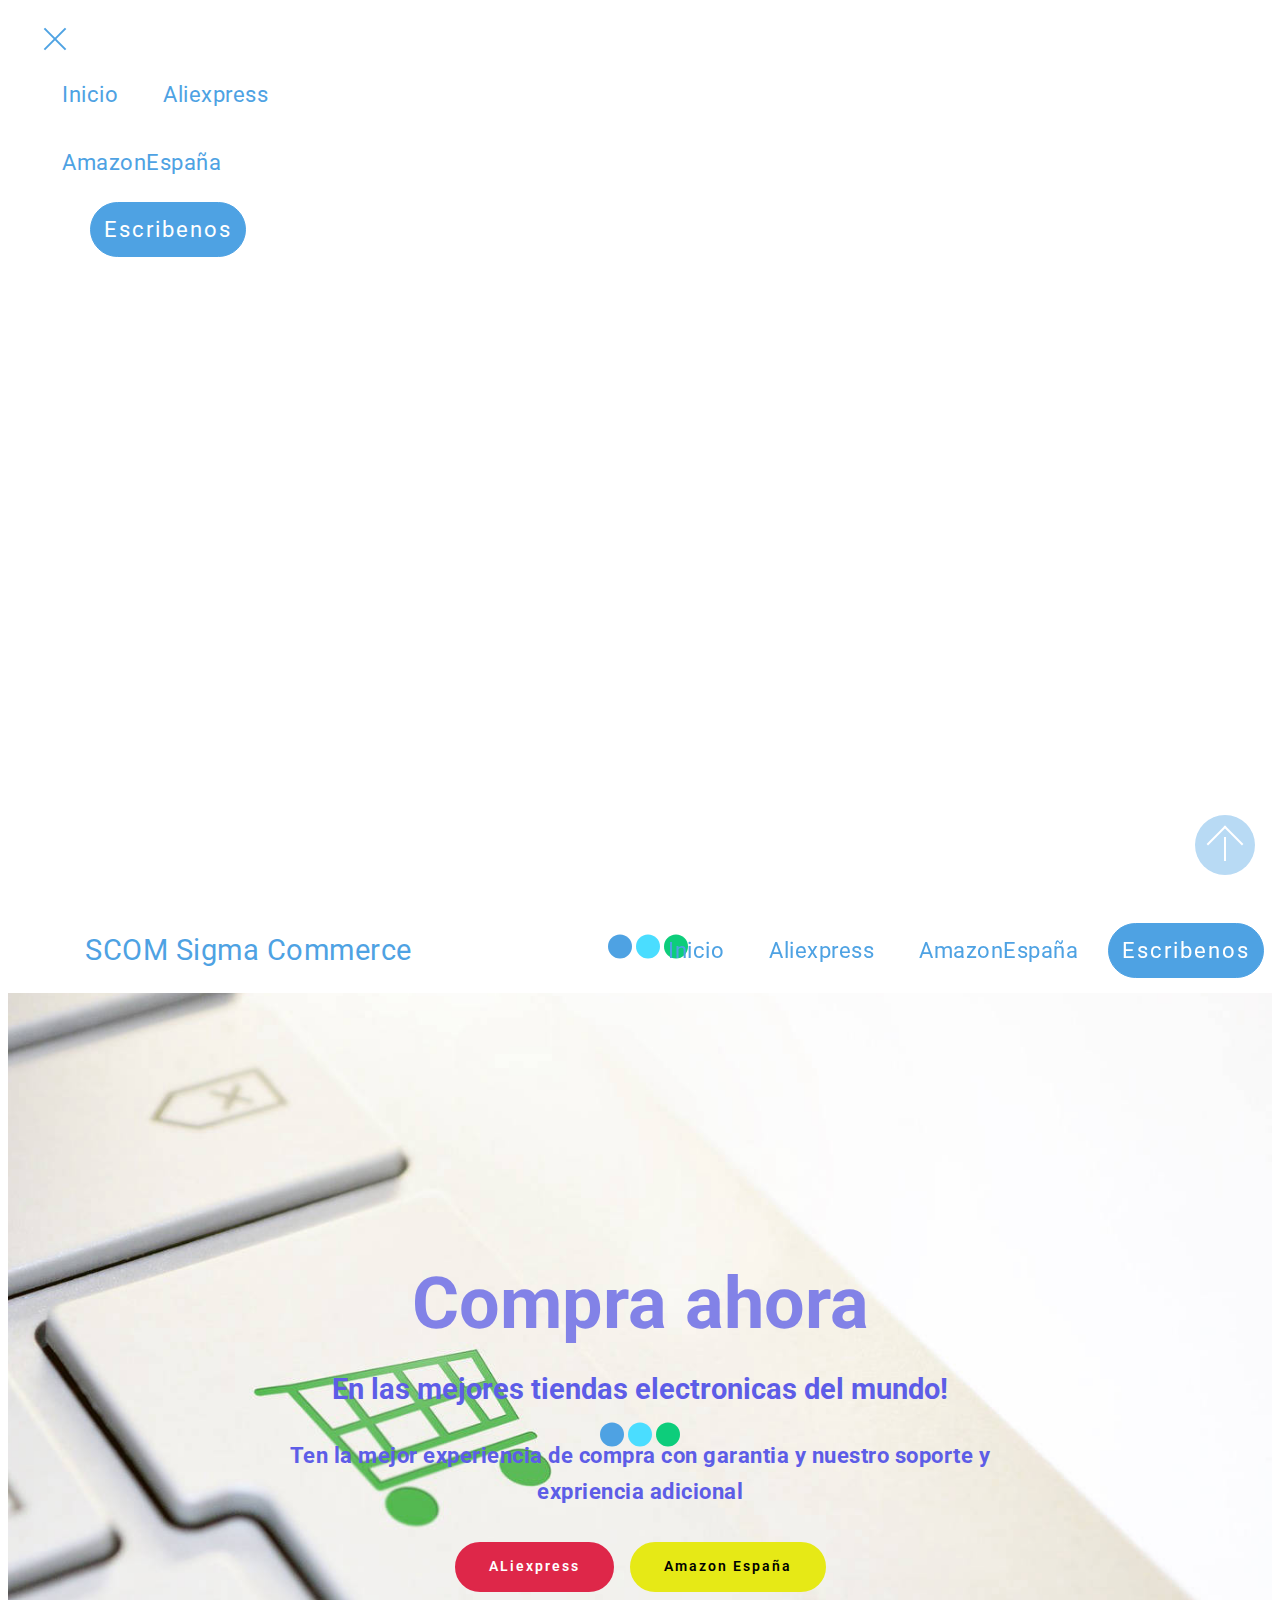
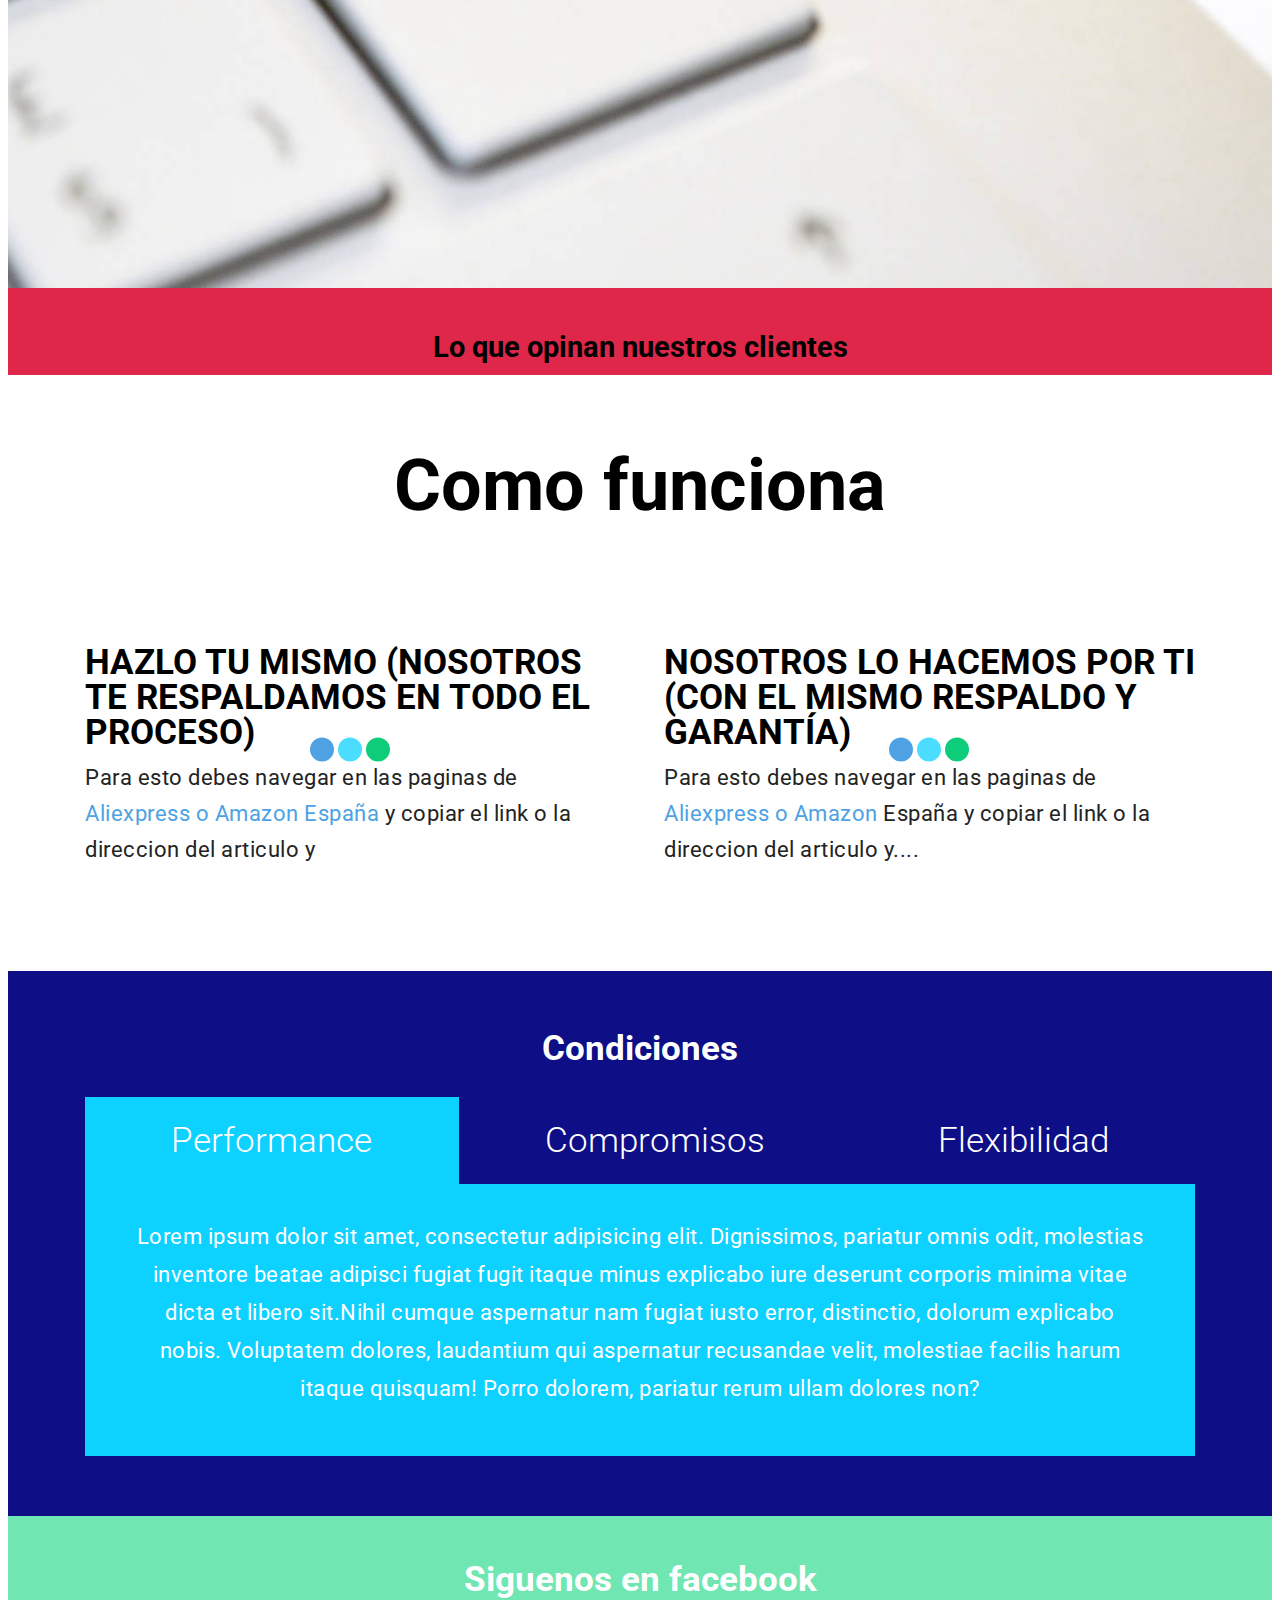
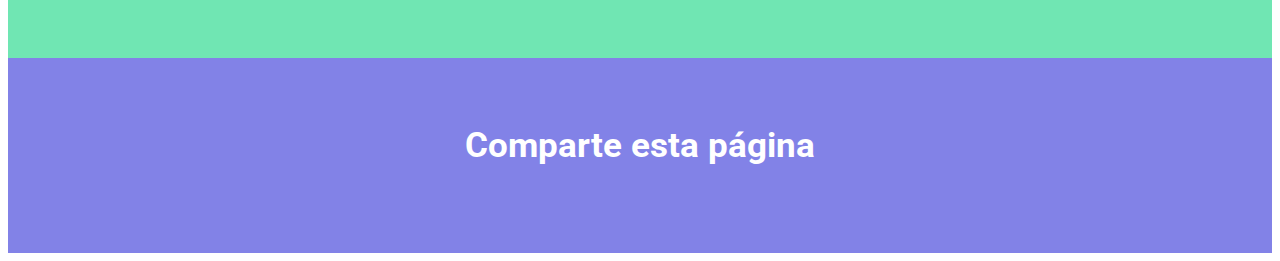
==== commit 2ea1d611: "create github pages" ====
--- a/index.html
+++ b/index.html
@@ -18,16 +18,17 @@
  
  <style amp-custom> 
 div,span,h1,h2,h3,h4,h5,h6,p,blockquote,a,ol,ul,li,figcaption{font: inherit;}*{-webkit-box-sizing: border-box;box-sizing: border-box;}body{position: relative;font-style: normal;line-height: 1.5;}section{background-color: #eeeeee;background-position: 50% 50%;background-repeat: no-repeat;background-size: cover;}section,.container,.container-fluid{position: relative;word-wrap: break-word;}a.mbr-iconfont:hover{text-decoration: none;}h1,h2,h3{margin: auto;}h1,h3,p{padding: 10px 0;margin-bottom: 15px;}p,li,blockquote{color: #15181b;letter-spacing: 0.5px;line-height: 1.7;}ul,ol,pre,blockquote{margin-bottom: 0;margin-top: 0;}pre{background: #f4f4f4;padding: 10px 24px;white-space: pre-wrap;}p{margin-top: 0;}a{font-style: normal;font-weight: 400;cursor: pointer;}a,a:hover{text-decoration: none;}figure{margin-bottom: 0;}h1,h2,h3,h4,h5,h6,.h1,.h2,.h3,.h4,.h5,.h6,.display-1,.display-2,.display-3,.display-4{line-height: 1;word-break: break-word;word-wrap: break-word;}b,strong{font-weight: bold;}blockquote{padding: 10px 0 10px 20px;position: relative;border-left: 3px solid;}input:-webkit-autofill,input:-webkit-autofill:hover,input:-webkit-autofill:focus,input:-webkit-autofill:active{-webkit-transition-delay: 9999s;transition-delay: 9999s;-webkit-transition-property: background-color,color;-o-transition-property: background-color,color;transition-property: background-color,color;}html,body{height: auto;min-height: 100vh;}.mbr-section-title{font-style: normal;line-height: 1.2;}.mbr-section-subtitle{line-height: 1.3;}.mbr-text{font-style: normal;line-height: 1.6;}.btn{font-weight: 400;border-width: 2px;border-style: solid;font-style: normal;letter-spacing: 2px;margin: .4rem .5rem;white-space: normal;-webkit-transition: all .3s ease-in-out,-webkit-box-shadow 2s ease-in-out;transition: all .3s ease-in-out,-webkit-box-shadow 2s ease-in-out;-o-transition: all .3s ease-in-out,box-shadow 2s ease-in-out;transition: all .3s ease-in-out,box-shadow 2s ease-in-out;transition: all .3s ease-in-out,box-shadow 2s ease-in-out,-webkit-box-shadow 2s ease-in-out;display: -webkit-inline-box;display: -ms-inline-flexbox;display: inline-flex;-webkit-box-align: center;-ms-flex-align: center;align-items: center;-webkit-box-pack: center;-ms-flex-pack: center;justify-content: center;word-break: break-word;-webkit-align-items: center;-webkit-justify-content: center;display: -webkit-inline-flex;}.btn-form{border-radius: 0;}.btn-form:hover{cursor: pointer;}input,textarea{padding: 15px 0.5rem;margin: 0.5rem;}.mbr-figure img,.mbr-figure iframe{display: block;width: 100%;}.card{background-color: transparent;border: none;}.card-wrapper{-webkit-box-flex: 1;-webkit-flex: 1;}.card-img{text-align: center;-ms-flex-negative: 0;flex-shrink: 0;-webkit-flex-shrink: 0;}.media{max-width: 100%;margin: 0 auto;}.mbr-figure{-ms-flex-item-align: center;-ms-grid-row-align: center;-webkit-align-self: center;align-self: center;}.media-container > div{max-width: 100%;}.mbr-figure img,.card-img img{width: 100%;}@media (max-width: 991px){.media-size-item{width: auto;}.media{width: auto;}.mbr-figure{width: 100%;}}section.slider .amp-carousel-button{cursor: pointer;}amp-image-lightbox a.control{position: absolute;width: 32px;height: 32px;right: 16px;top: 16px;z-index: 1000;}amp-image-lightbox a.control .close{position: relative;}amp-image-lightbox a.control .close:before,amp-image-lightbox a.control .close:after{position: absolute;left: 15px;content: ' ';height: 33px;width: 2px;background-color: #fff;}amp-image-lightbox a.control .close:before{-webkit-transform: rotate(45deg);-ms-transform: rotate(45deg);transform: rotate(45deg);}amp-image-lightbox a.control .close:after{-webkit-transform: rotate(-45deg);-ms-transform: rotate(-45deg);transform: rotate(-45deg);}.hidden{visibility: hidden;}.super-hide{display: none;}.inactive{-webkit-user-select: none;-moz-user-select: none;-ms-user-select: none;user-select: none;pointer-events: none;-webkit-user-drag: none;user-drag: none;}textarea[type="hidden"]{display: none;}#scrollToTop{display: none;}.popover-content ul.show{min-height: 155px;}.mbr-white{color: #ffffff;}.mbr-black{color: #000000;}.mbr-bg-white{background-color: #ffffff;}.mbr-bg-black{background-color: #000000;}.align-left{text-align: left;}.align-center{text-align: center;}.align-right{text-align: right;}@media (max-width: 767px){.align-left,.align-center,.align-right,.mbr-section-btn,.mbr-section-title{text-align: center;}}.mbr-light{font-weight: 300;}.mbr-regular{font-weight: 400;}.mbr-semibold{font-weight: 500;}.mbr-bold{font-weight: 700;}.mbr-section-btn{margin-left: -.25rem;margin-right: -.25rem;font-size: 0;}nav .mbr-section-btn{margin-left: 0rem;margin-right: 0rem;}.btn .mbr-iconfont,.btn.btn-sm .mbr-iconfont{cursor: pointer;margin-right: 0.5rem;}.btn.btn-md .mbr-iconfont,.btn.btn-md .mbr-iconfont{margin-right: 0.8rem;}[type="submit"]{-webkit-appearance: none;}.google-map{height: 400px;position: relative;width: 100%;}.google-map iframe{height: 100%;width: 100%;}.google-map [data-state-details]{color: #6b6763;font-family: Montserrat;height: 1.5em;margin-top: -0.75em;padding-left: 1.25rem;padding-right: 1.25rem;position: absolute;text-align: center;top: 50%;width: 100%;}.google-map[data-state]{background: #e9e5dc;}.google-map[data-state="loading"] [data-state-details]{display: none;}.map-placeholder{display: none;}.mbr-fullscreen .mbr-overlay{height: 100vh;}.mbr-fullscreen{display: -webkit-box;display: -ms-flexbox;display: flex;display: -moz-flex;display: -ms-flex;display: -o-flex;-webkit-box-align: center;-ms-flex-align: center;align-items: center;-webkit-align-items: center;height: 100vh;-webkit-box-sizing: border-box;box-sizing: border-box;padding-top: 3rem;padding-bottom: 3rem;}.mbr-overlay{bottom: 0;left: 0;position: absolute;right: 0;top: 0;z-index: 0;}section.sidebar-open:before{content: '';position: fixed;top: 0;bottom: 0;right: 0;left: 0;background-color: rgba(0,0,0,0.2);z-index: 1040;}amp-img img{max-height: 100%;max-width: 100%;}img.mbr-temp{width: 100%;}.is-builder .nodisplay + img[async],.is-builder .nodisplay + img[decoding="async"],.is-builder amp-img > a + img[async],.is-builder amp-img > a + img[decoding="async"]{display: none;}html:not(.is-builder) amp-img > a{position: absolute;top: 0;bottom: 0;left: 0;right: 0;z-index: 1;}.is-builder .temp-amp-sizer{position: absolute;}.is-builder section.slider .icon-wrap,.is-builder section[class*="gallery"] .icon-wrap{pointer-events: all;}.is-builder amp-youtube .temp-amp-sizer,.is-builder amp-vimeo .temp-amp-sizer{position: static;}.is-builder section.horizontal-menu .ampstart-btn{display: none;}@media (max-width: 991px){.is-builder section.horizontal-menu .navbar-toggler{display: block;}}.is-builder section.horizontal-menu .dropdown-menu{z-index: auto;opacity: 1;pointer-events: auto;}.is-builder section.horizontal-menu .nav-dropdown .link.dropdown-toggle[aria-expanded="true"]{margin-right: 0;padding: 0.667em 1em;}.mobirise-spinner{position: absolute;top: 50%;left: 40%;margin-left: 10%;-webkit-transform: translate3d(-50%,-50%,0);z-index: 4;}.mobirise-spinner em{width: 24px;height: 24px;border-radius: 100%;display: inline-block;-webkit-animation: slide 1s infinite;}.mobirise-spinner em:nth-child(1){-webkit-animation-delay: 0.1s;}.mobirise-spinner em:nth-child(2){-webkit-animation-delay: 0.2s;}.mobirise-spinner em:nth-child(3){-webkit-animation-delay: 0.3s;}@-webkit-keyframes slide{0%{-webkit-transform: scale(1);}50%{opacity: 0.3;-webkit-transform: scale(2);}100%{-webkit-transform: scale(1);}}@keyframes slide{0%{-webkit-transform: scale(1);}50%{opacity: 0.3;-webkit-transform: scale(2);}100%{-webkit-transform: scale(1);}}.mobirise-loader .amp-active > div{display: none;}.mbr-container{max-width: 800px;padding: 0 10px;margin: 0 auto;position: relative;}.container{padding-right: 15px;padding-left: 15px;width: 100%;margin-right: auto;margin-left: auto;}@media (max-width: 767px){.container{max-width: 540px;}}@media (min-width: 768px){.container{max-width: 720px;}}@media (min-width: 992px){.container{max-width: 960px;}}@media (min-width: 1200px){.container{max-width: 1140px;}}.mbr-row{display: -webkit-box;display: -ms-flexbox;display: flex;-ms-flex-wrap: wrap;flex-wrap: wrap;margin-right: -15px;margin-left: -15px;}.mbr-justify-content-center{-webkit-box-pack: center;-ms-flex-pack: center;justify-content: center;-webkit-justify-content: center;}@media (max-width: 767px){.mbr-col-sm-12{-ms-flex: 0 0 100%;-webkit-box-flex: 0;flex: 0 0 100%;max-width: 100%;padding-right: 15px;padding-left: 15px;-webkit-flex: 0 0 100%;}.mbr-row{margin: 0;}}@media (min-width: 768px){.mbr-col-md-3{-ms-flex: 0 0 25%;-webkit-box-flex: 0;flex: 0 0 25%;max-width: 25%;padding-right: 15px;padding-left: 15px;-webkit-flex: 0 0 25%;}.mbr-col-md-4{-ms-flex: 0 0 33.333333%;-webkit-box-flex: 0;flex: 0 0 33.333333%;max-width: 33.333333%;padding-right: 15px;padding-left: 15px;-webkit-flex: 0 0 33.333333%;}.mbr-col-md-5{-ms-flex: 0 0 41.666667%;-webkit-box-flex: 0;flex: 0 0 41.666667%;max-width: 41.666667%;padding-right: 15px;padding-left: 15px;-webkit-flex: 0 0 41.666667%;}.mbr-col-md-6{-ms-flex: 0 0 50%;-webkit-box-flex: 0;flex: 0 0 50%;max-width: 50%;padding-right: 15px;padding-left: 15px;-webkit-flex: 0 0 50%;}.mbr-col-md-7{-ms-flex: 0 0 58.333333%;-webkit-box-flex: 0;flex: 0 0 58.333333%;max-width: 58.333333%;padding-right: 15px;padding-left: 15px;-webkit-flex: 0 0 58.333333%;}.mbr-col-md-8{-ms-flex: 0 0 66.666667%;-webkit-box-flex: 0;flex: 0 0 66.666667%;max-width: 66.666667%;padding-left: 15px;padding-right: 15px;-webkit-flex: 0 0 66.666667%;}.mbr-col-md-10{-ms-flex: 0 0 83.333333%;-webkit-box-flex: 0;flex: 0 0 83.333333%;max-width: 83.333333%;padding-left: 15px;padding-right: 15px;-webkit-flex: 0 0 83.333333%;}.mbr-col-md-12{-ms-flex: 0 0 100%;-webkit-box-flex: 0;flex: 0 0 100%;max-width: 100%;padding-right: 15px;padding-left: 15px;-webkit-flex: 0 0 100%;}}@media (min-width: 992px){.mbr-col-lg-2{-ms-flex: 0 0 16.666667%;-webkit-box-flex: 0;flex: 0 0 16.666667%;max-width: 16.666667%;padding-right: 15px;padding-left: 15px;-webkit-flex: 0 0 16.666667%;}.mbr-col-lg-3{-ms-flex: 0 0 25%;-webkit-box-flex: 0;flex: 0 0 25%;max-width: 25%;padding-right: 15px;padding-left: 15px;-webkit-flex: 0 0 25%;}.mbr-col-lg-4{-ms-flex: 0 0 33.33%;-webkit-box-flex: 0;flex: 0 0 33.33%;max-width: 33.33%;padding-right: 15px;padding-left: 15px;-webkit-flex: 0 0 33.33%;}.mbr-col-lg-5{-ms-flex: 0 0 41.666%;-webkit-box-flex: 0;flex: 0 0 41.666%;max-width: 41.666%;padding-right: 15px;padding-left: 15px;-webkit-flex: 0 0 41.666%;}.mbr-col-lg-6{-ms-flex: 0 0 50%;-webkit-box-flex: 0;flex: 0 0 50%;max-width: 50%;padding-right: 15px;padding-left: 15px;-webkit-flex: 0 0 50%;}.mbr-col-lg-8{-ms-flex: 0 0 66.666667%;-webkit-box-flex: 0;flex: 0 0 66.666667%;max-width: 66.666667%;padding-left: 15px;padding-right: 15px;-webkit-flex: 0 0 66.666667%;}.mbr-col-lg-10{-ms-flex: 0 0 83.3333%;-webkit-box-flex: 0;flex: 0 0 83.3333%;max-width: 83.3333%;padding-right: 15px;padding-left: 15px;-webkit-flex: 0 0 83.3333%;}.mbr-col-lg-12{-ms-flex: 0 0 100%;-webkit-box-flex: 0;flex: 0 0 100%;max-width: 100%;padding-right: 15px;padding-left: 15px;-webkit-flex: 0 0 100%;}}@media (min-width: 1200px){.mbr-col-xl-7{-ms-flex: 0 0 58.333333%;-webkit-box-flex: 0;flex: 0 0 58.333333%;max-width: 58.333333%;padding-right: 15px;padding-left: 15px;-webkit-flex: 0 0 58.333333%;}.mbr-col-xl-8{-ms-flex: 0 0 66.666667%;-webkit-box-flex: 0;flex: 0 0 66.666667%;max-width: 66.666667%;padding-left: 15px;padding-right: 15px;-webkit-flex: 0 0 66.666667%;}}amp-sidebar{background: transparent;}#scrollToTopMarker{position: absolute;width: 0px;height: 0px;top: 300px;}#scrollToTopButton{position: fixed;bottom: 25px;right: 25px;opacity: .4;z-index: 5000;font-size: 32px;height: 60px;width: 60px;border: none;border-radius: 3px;cursor: pointer;}#scrollToTopButton:focus{outline: none;}#scrollToTopButton a:before{content: '';position: absolute;height: 40%;top: 36%;width: 2px;left: calc(50% - 1px);}#scrollToTopButton a:after{content: '';position: absolute;border-top: 2px solid;border-right: 2px solid;width: 40%;height: 40%;left: calc(30% - 1px);bottom: 30%;-ms-transform: rotate(-45deg);transform: rotate(-45deg);-webkit-transform: rotate(-45deg);}.is-builder #scrollToTopButton a:after{left: 30%;}
-body{font-family: Roboto;}blockquote{border-color: #4ea2e3;}.display-1{font-family: 'Roboto',sans-serif;font-size: 4.5rem;}.display-2{font-family: 'Roboto',sans-serif;font-size: 2.2rem;}.display-4{font-family: 'Roboto',sans-serif;font-size: 0.9rem;}.display-5{font-family: 'Roboto',sans-serif;font-size: 1.8rem;}.display-7{font-family: 'Roboto',sans-serif;font-size: 1.4rem;}input,textarea{font-family: 'Roboto',sans-serif;font-size: 0.9rem;}.display-1 .mbr-iconfont-btn{font-size: 4.5rem;width: 4.5rem;}.display-2 .mbr-iconfont-btn{font-size: 2.2rem;width: 2.2rem;}.display-4 .mbr-iconfont-btn{font-size: 0.9rem;width: 0.9rem;}.display-5 .mbr-iconfont-btn{font-size: 1.8rem;width: 1.8rem;}.display-7 .mbr-iconfont-btn{font-size: 1.4rem;width: 1.4rem;}@media (max-width: 768px){.display-1{font-size: 3.6rem;font-size: calc( 2.225rem + (4.5 - 2.225) * ((100vw - 20rem) / (48 - 20)));line-height: calc( 1.4 * (2.225rem + (4.5 - 2.225) * ((100vw - 20rem) / (48 - 20))));}.display-2{font-size: 1.76rem;font-size: calc( 1.42rem + (2.2 - 1.42) * ((100vw - 20rem) / (48 - 20)));line-height: calc( 1.4 * (1.42rem + (2.2 - 1.42) * ((100vw - 20rem) / (48 - 20))));}.display-4{font-size: 0.72rem;font-size: calc( 0.965rem + (0.9 - 0.965) * ((100vw - 20rem) / (48 - 20)));line-height: calc( 1.4 * (0.965rem + (0.9 - 0.965) * ((100vw - 20rem) / (48 - 20))));}.display-5{font-size: 1.44rem;font-size: calc( 1.28rem + (1.8 - 1.28) * ((100vw - 20rem) / (48 - 20)));line-height: calc( 1.4 * (1.28rem + (1.8 - 1.28) * ((100vw - 20rem) / (48 - 20))));}}.btn{padding: 1rem 2rem;border-radius: 0px;}.btn-sm{border-width: 1px;padding: 0.6rem 0.8rem;border-radius: 0px;}.btn-md{font-weight: 600;padding: 1rem 2rem;border-radius: 0px;}.bg-primary{background-color: #4ea2e3;}.bg-success{background-color: #0dcd7b;}.bg-info{background-color: #8282e7;}.bg-warning{background-color: #de2749;}.bg-danger{background-color: #e6e916;}.btn-primary,.btn-primary:active,.btn-primary.active{background-color: #4ea2e3;border-color: #4ea2e3;color: #ffffff;}.btn-primary:hover,.btn-primary:focus,.btn-primary.focus{color: #ffffff;background-color: #1f7dc5;border-color: #1f7dc5;}.btn-primary.disabled,.btn-primary:disabled{color: #ffffff;background-color: #1f7dc5;border-color: #1f7dc5;}.btn-secondary,.btn-secondary:active,.btn-secondary.active{background-color: #4addff;border-color: #4addff;color: #003c4a;}.btn-secondary:hover,.btn-secondary:focus,.btn-secondary.focus{color: #003c4a;background-color: #00cdfd;border-color: #00cdfd;}.btn-secondary.disabled,.btn-secondary:disabled{color: #003c4a;background-color: #00cdfd;border-color: #00cdfd;}.btn-info,.btn-info:active,.btn-info.active{background-color: #8282e7;border-color: #8282e7;color: #ffffff;}.btn-info:hover,.btn-info:focus,.btn-info.focus{color: #ffffff;background-color: #4242db;border-color: #4242db;}.btn-info.disabled,.btn-info:disabled{color: #ffffff;background-color: #4242db;border-color: #4242db;}.btn-success,.btn-success:active,.btn-success.active{background-color: #0dcd7b;border-color: #0dcd7b;color: #ffffff;}.btn-success:hover,.btn-success:focus,.btn-success.focus{color: #ffffff;background-color: #088550;border-color: #088550;}.btn-success.disabled,.btn-success:disabled{color: #ffffff;background-color: #088550;border-color: #088550;}.btn-warning,.btn-warning:active,.btn-warning.active{background-color: #de2749;border-color: #de2749;color: #ffffff;}.btn-warning:hover,.btn-warning:focus,.btn-warning.focus{color: #ffffff;background-color: #a01832;border-color: #a01832;}.btn-warning.disabled,.btn-warning:disabled{color: #ffffff;background-color: #a01832;border-color: #a01832;}.btn-danger,.btn-danger:active,.btn-danger.active{background-color: #e6e916;border-color: #e6e916;color: #000000;}.btn-danger:hover,.btn-danger:focus,.btn-danger.focus{color: #000000;background-color: #a1a30f;border-color: #a1a30f;}.btn-danger.disabled,.btn-danger:disabled{color: #000000;background-color: #a1a30f;border-color: #a1a30f;}.btn-black,.btn-black:active,.btn-black.active{background-color: #333333;border-color: #333333;color: #ffffff;}.btn-black:hover,.btn-black:focus,.btn-black.focus{color: #ffffff;background-color: #0d0d0d;border-color: #0d0d0d;}.btn-black.disabled,.btn-black:disabled{color: #ffffff;background-color: #0d0d0d;border-color: #0d0d0d;}.btn-white,.btn-white:active,.btn-white.active{background-color: #ffffff;border-color: #ffffff;color: #808080;}.btn-white:hover,.btn-white:focus,.btn-white.focus{color: #808080;background-color: #d9d9d9;border-color: #d9d9d9;}.btn-white.disabled,.btn-white:disabled{color: #808080;background-color: #d9d9d9;border-color: #d9d9d9;}.btn-white,.btn-white:active,.btn-white.active{color: #333333;}.btn-white:hover,.btn-white:focus,.btn-white.focus{color: #333333;}.btn-white.disabled,.btn-white:disabled{color: #333333;}.btn-primary-outline,.btn-primary-outline:active,.btn-primary-outline.active{background: none;border-color: #1c6faf;color: #1c6faf;}.btn-primary-outline:hover,.btn-primary-outline:focus,.btn-primary-outline.focus{color: #ffffff;background-color: #4ea2e3;border-color: #4ea2e3;}.btn-primary-outline.disabled,.btn-primary-outline:disabled{color: #ffffff;background-color: #4ea2e3;border-color: #4ea2e3;}.btn-secondary-outline,.btn-secondary-outline:active,.btn-secondary-outline.active{background: none;border-color: #00b8e3;color: #00b8e3;}.btn-secondary-outline:hover,.btn-secondary-outline:focus,.btn-secondary-outline.focus{color: #003c4a;background-color: #4addff;border-color: #4addff;}.btn-secondary-outline.disabled,.btn-secondary-outline:disabled{color: #003c4a;background-color: #4addff;border-color: #4addff;}.btn-info-outline,.btn-info-outline:active,.btn-info-outline.active{background: none;border-color: #2c2cd7;color: #2c2cd7;}.btn-info-outline:hover,.btn-info-outline:focus,.btn-info-outline.focus{color: #ffffff;background-color: #8282e7;border-color: #8282e7;}.btn-info-outline.disabled,.btn-info-outline:disabled{color: #ffffff;background-color: #8282e7;border-color: #8282e7;}.btn-success-outline,.btn-success-outline:active,.btn-success-outline.active{background: none;border-color: #076d41;color: #076d41;}.btn-success-outline:hover,.btn-success-outline:focus,.btn-success-outline.focus{color: #ffffff;background-color: #0dcd7b;border-color: #0dcd7b;}.btn-success-outline.disabled,.btn-success-outline:disabled{color: #ffffff;background-color: #0dcd7b;border-color: #0dcd7b;}.btn-warning-outline,.btn-warning-outline:active,.btn-warning-outline.active{background: none;border-color: #8a152b;color: #8a152b;}.btn-warning-outline:hover,.btn-warning-outline:focus,.btn-warning-outline.focus{color: #ffffff;background-color: #de2749;border-color: #de2749;}.btn-warning-outline.disabled,.btn-warning-outline:disabled{color: #ffffff;background-color: #de2749;border-color: #de2749;}.btn-danger-outline,.btn-danger-outline:active,.btn-danger-outline.active{background: none;border-color: #8a8c0d;color: #8a8c0d;}.btn-danger-outline:hover,.btn-danger-outline:focus,.btn-danger-outline.focus{color: #000000;background-color: #e6e916;border-color: #e6e916;}.btn-danger-outline.disabled,.btn-danger-outline:disabled{color: #000000;background-color: #e6e916;border-color: #e6e916;}.btn-black-outline,.btn-black-outline:active,.btn-black-outline.active{background: none;border-color: #000000;color: #000000;}.btn-black-outline:hover,.btn-black-outline:focus,.btn-black-outline.focus{color: #ffffff;background-color: #333333;border-color: #333333;}.btn-black-outline.disabled,.btn-black-outline:disabled{color: #ffffff;background-color: #333333;border-color: #333333;}.btn-white-outline,.btn-white-outline:active,.btn-white-outline.active{background: none;border-color: #ffffff;color: #ffffff;}.btn-white-outline:hover,.btn-white-outline:focus,.btn-white-outline.focus{color: #333333;background-color: #ffffff;border-color: #ffffff;}.text-primary{color: #4ea2e3;}.text-secondary{color: #4addff;}.text-success{color: #0dcd7b;}.text-info{color: #8282e7;}.text-warning{color: #de2749;}.text-danger{color: #e6e916;}.text-white{color: #ffffff;}.text-black{color: #000000;}a.text-primary:hover,a.text-primary:focus{color: #1c6faf;}a.text-secondary:hover,a.text-secondary:focus{color: #00b8e3;}a.text-success:hover,a.text-success:focus{color: #076d41;}a.text-info:hover,a.text-info:focus{color: #2c2cd7;}a.text-warning:hover,a.text-warning:focus{color: #8a152b;}a.text-danger:hover,a.text-danger:focus{color: #8a8c0d;}a.text-white:hover,a.text-white:focus{color: #b3b3b3;}a.text-black:hover,a.text-black:focus{color: #4d4d4d;}.alert-success{background-color: #0dcd7b;}.alert-info{background-color: #8282e7;}.alert-warning{background-color: #de2749;}.alert-danger{background-color: #e6e916;}.mbr-section-btn a.btn:not(.btn-form){border-radius: 100px;transition-property: background-color,color,border-color,box-shadow;transition-duration: .3s,.3s,.3s,.8s;transition-timing-function: ease-in-out;}.mbr-section-btn a.btn:not(.btn-form):hover{box-shadow: 0 10px 40px 0 rgba(0,0,0,0.2);}.nav-tabs .nav-link{border-radius: 100px;}a,a:hover{color: #4ea2e3;}.mbr-plan-header.bg-primary .mbr-plan-subtitle,.mbr-plan-header.bg-primary .mbr-plan-price-desc{color: #feffff;}.mbr-plan-header.bg-success .mbr-plan-subtitle,.mbr-plan-header.bg-success .mbr-plan-price-desc{color: #acfad9;}.mbr-plan-header.bg-info .mbr-plan-subtitle,.mbr-plan-header.bg-info .mbr-plan-price-desc{color: #ffffff;}.mbr-plan-header.bg-warning .mbr-plan-subtitle,.mbr-plan-header.bg-warning .mbr-plan-price-desc{color: #f9d8de;}.mbr-plan-header.bg-danger .mbr-plan-subtitle,.mbr-plan-header.bg-danger .mbr-plan-price-desc{color: #fafbd0;}.mobirise-spinner em:nth-child(1){background: #4ea2e3;}.mobirise-spinner em:nth-child(2){background: #4addff;}.mobirise-spinner em:nth-child(3){background: #0dcd7b;}#scrollToTopButton{background-color: #4ea2e3;border-radius: 50%;}#scrollToTopButton a:before{background: #ffffff;}#scrollToTopButton a:after{border-top-color: #ffffff;border-right-color: #ffffff;}.cid-rqK2ZlqgIZ{min-height: 80px;}.cid-rqK2ZlqgIZ .brand-name{color: #4ea2e3;margin: 0;}.cid-rqK2ZlqgIZ .nav-item:focus,.cid-rqK2ZlqgIZ .nav-link:focus{outline: none;}.cid-rqK2ZlqgIZ .navbar-nav{list-style-type: none;display: flex;-webkit-flex-direction: row;flex-direction: row;padding-left: 0;}.cid-rqK2ZlqgIZ .navbar-nav .nav-link{margin: .667em 1em;font-weight: normal;}@media (min-width: 992px){.cid-rqK2ZlqgIZ .dropdown-menu .dropdown-toggle:after{content: '';border-bottom: 0.35em solid transparent;border-left: 0.35em solid;border-right: 0;border-top: 0.35em solid transparent;margin-left: 0.3rem;margin-top: -0.3077em;position: absolute;right: 1.1538em;top: 50%;}}@media (max-width: 991px){.cid-rqK2ZlqgIZ ul.navbar-nav{-webkit-flex-direction: column;flex-direction: column;}.cid-rqK2ZlqgIZ ul.navbar-nav li{margin: auto;}.cid-rqK2ZlqgIZ .dropdown-toggle[data-toggle="dropdown-submenu"]:after{content: '';margin-left: .25rem;border-top: 0.35em solid;border-right: 0.35em solid transparent;border-left: 0.35em solid transparent;border-bottom: 0;top: 55%;}.cid-rqK2ZlqgIZ .nav-dropdown .dropdown-menu .dropdown-item{-webkit-justify-content: center;justify-content: center;display: flex;-webkit-align-items: center;align-items: center;}}.cid-rqK2ZlqgIZ .nav-dropdown .dropdown-menu{border-radius: 0;border: 0;left: 0;margin: 0;min-width: 10rem;padding-bottom: 1.25rem;padding-top: 1.25rem;position: absolute;}.cid-rqK2ZlqgIZ .nav-dropdown .dropdown-menu .dropdown-item{font-weight: 400;line-height: 2;display: flex;-webkit-align-items: center;align-items: center;width: 100%;padding: .25rem 1.5rem;clear: both;text-align: inherit;white-space: nowrap;background: 0 0;border: 0;}.cid-rqK2ZlqgIZ .nav-dropdown .dropdown-menu .dropdown{position: relative;}.cid-rqK2ZlqgIZ .nav-item.dropdown{position: relative;}.cid-rqK2ZlqgIZ .nav-item.dropdown .dropdown-menu{z-index: -1;opacity: 0;pointer-events: none;}.cid-rqK2ZlqgIZ .nav-item.dropdown:hover > .dropdown-menu{z-index: 1;opacity: 1;pointer-events: all;}.cid-rqK2ZlqgIZ .dropdown-menu .dropdown:hover > .dropdown-menu{z-index: 1;opacity: 1;pointer-events: all;}.cid-rqK2ZlqgIZ .link.dropdown-toggle:after{content: '';margin-left: .25rem;border-top: 0.35em solid;border-right: 0.35em solid transparent;border-left: 0.35em solid transparent;border-bottom: 0;}.cid-rqK2ZlqgIZ .nav-dropdown .dropdown-submenu{top: 0;}.cid-rqK2ZlqgIZ .navbar{z-index: 100;display: flex;-webkit-flex-direction: row;flex-direction: row;width: 100%;min-height: 80px;transition: all .3s;background: #ffffff;}.cid-rqK2ZlqgIZ .navbar .navbar-logo{margin-right: .8rem;}.cid-rqK2ZlqgIZ .navbar .navbar-logo img{height: auto;}.cid-rqK2ZlqgIZ .navbar.navbar-short{background: #ffffff;}.cid-rqK2ZlqgIZ .navbar.navbar-short .brand{padding: 0;}.cid-rqK2ZlqgIZ .navbar.opened{transition: all .3s;background: #ffffff;}.cid-rqK2ZlqgIZ .navbar .dropdown-item{padding: .25rem 1.5rem;}.cid-rqK2ZlqgIZ .navbar .navbar-collapse{display: flex;-webkit-justify-content: flex-end;justify-content: flex-end;z-index: 1;-webkit-flex-basis: 100%;flex-basis: 100%;-webkit-align-items: center;align-items: center;}@media (max-width: 991px){.cid-rqK2ZlqgIZ .navbar .navbar-collapse{display: none;position: absolute;top: 0;right: 0;min-height: 100vh;background: #ffffff;padding: 1rem 2rem 1rem 2rem;}.cid-rqK2ZlqgIZ .navbar.opened .navbar-collapse.show,.cid-rqK2ZlqgIZ .navbar.opened .navbar-collapse.collapsing{display: block;}.cid-rqK2ZlqgIZ .navbar.opened .dropdown-menu{top: 0;}.cid-rqK2ZlqgIZ .navbar .dropdown-menu{position: relative;background: transparent;}.cid-rqK2ZlqgIZ .navbar .dropdown-menu .dropdown-submenu{left: 0;}.cid-rqK2ZlqgIZ .navbar .dropdown-menu .dropdown-item:after{right: auto;}.cid-rqK2ZlqgIZ .navbar .dropdown-menu .dropdown-item{padding: .25rem 1.5rem;text-align: center;margin: 0;}.cid-rqK2ZlqgIZ .navbar .brand{-webkit-flex-shrink: initial;flex-shrink: initial;word-break: break-word;}}.cid-rqK2ZlqgIZ .brand{display: flex;-webkit-flex-shrink: 0;flex-shrink: 0;-webkit-align-items: center;align-items: center;margin-right: 0;padding: 0;transition: all .3s;word-break: break-word;z-index: 1;}.cid-rqK2ZlqgIZ .brand .navbar-caption{line-height: inherit;font-weight: normal;}.cid-rqK2ZlqgIZ .brand .navbar-logo a{outline: none;}.cid-rqK2ZlqgIZ .brand .navbar-caption-wrap{display: flex;}.cid-rqK2ZlqgIZ .dropdown-item.active,.cid-rqK2ZlqgIZ .dropdown-item:active{background-color: transparent;}.cid-rqK2ZlqgIZ .navbar-expand-lg .navbar-nav .nav-link{padding: 0;}.cid-rqK2ZlqgIZ .navbar.navbar-expand-lg .dropdown .dropdown-menu{background: #ffffff;}.cid-rqK2ZlqgIZ .navbar.navbar-expand-lg .dropdown .dropdown-menu .dropdown-submenu{margin: 0;left: 100%;}.cid-rqK2ZlqgIZ .navbar .dropdown.open > .dropdown-menu{display: block;}.cid-rqK2ZlqgIZ ul.navbar-nav{-webkit-flex-wrap: wrap;flex-wrap: wrap;}.cid-rqK2ZlqgIZ .navbar-buttons{text-align: center;}.cid-rqK2ZlqgIZ button.navbar-toggler{display: none;outline: none;width: 31px;height: 20px;cursor: pointer;transition: all .2s;position: relative;-webkit-align-self: center;align-self: center;}.cid-rqK2ZlqgIZ button.navbar-toggler .hamburger span{position: absolute;right: 0;width: 30px;height: 2px;border-right: 5px;background-color: #4ea2e3;}.cid-rqK2ZlqgIZ button.navbar-toggler .hamburger span:nth-child(1){top: 0;transition: all .2s;}.cid-rqK2ZlqgIZ button.navbar-toggler .hamburger span:nth-child(2){top: 8px;transition: all .15s;}.cid-rqK2ZlqgIZ button.navbar-toggler .hamburger span:nth-child(3){top: 8px;transition: all .15s;}.cid-rqK2ZlqgIZ button.navbar-toggler .hamburger span:nth-child(4){top: 16px;transition: all .2s;}.cid-rqK2ZlqgIZ nav.opened .navbar-toggler:not(.hide) .hamburger span:nth-child(1){top: 8px;width: 0;opacity: 0;right: 50%;transition: all .2s;}.cid-rqK2ZlqgIZ nav.opened .navbar-toggler:not(.hide) .hamburger span:nth-child(2){-webkit-transform: rotate(45deg);transform: rotate(45deg);transition: all .25s;}.cid-rqK2ZlqgIZ nav.opened .navbar-toggler:not(.hide) .hamburger span:nth-child(3){-webkit-transform: rotate(-45deg);transform: rotate(-45deg);transition: all .25s;}.cid-rqK2ZlqgIZ nav.opened .navbar-toggler:not(.hide) .hamburger span:nth-child(4){top: 8px;width: 0;opacity: 0;right: 50%;transition: all .2s;}.cid-rqK2ZlqgIZ .navbar-dropdown{padding: .5rem 1rem;position: fixed;}.cid-rqK2ZlqgIZ a.nav-link{display: flex;-webkit-align-items: center;align-items: center;-webkit-justify-content: center;justify-content: center;}.cid-rqK2ZlqgIZ .nav-link .mbr-iconfont,.cid-rqK2ZlqgIZ .dropdown-item .mbr-iconfont{margin-right: .2rem;}.cid-rqK2ZlqgIZ .ampstart-btn{display: flex;-webkit-align-self: center;align-self: center;}@media (min-width: 992px){.cid-rqK2ZlqgIZ .ampstart-btn{display: none;}}.cid-rqK2ZlqgIZ .ampstart-btn.hamburger{position: relative;right: 20px;margin-left: auto;width: 30px;height: 20px;background: none;border: none;cursor: pointer;z-index: 1000;}.cid-rqK2ZlqgIZ .ampstart-btn.hamburger:focus{outline: none;}.cid-rqK2ZlqgIZ .ampstart-btn.hamburger span{position: absolute;right: 0;width: 30px;height: 2px;border-right: 5px;background-color: #4ea2e3;}.cid-rqK2ZlqgIZ .ampstart-btn.hamburger span:nth-child(1){top: 0;transition: all .2s;}.cid-rqK2ZlqgIZ .ampstart-btn.hamburger span:nth-child(2){top: 8px;transition: all .15s;}.cid-rqK2ZlqgIZ .ampstart-btn.hamburger span:nth-child(3){top: 8px;transition: all .15s;}.cid-rqK2ZlqgIZ .ampstart-btn.hamburger span:nth-child(4){top: 16px;transition: all .2s;}.cid-rqK2ZlqgIZ amp-sidebar{min-width: 260px;z-index: 1050;background-color: #ffffff;}.cid-rqK2ZlqgIZ amp-sidebar.open:after{content: '';position: absolute;top: 0;left: 0;bottom: 0;right: 0;background-color: red;}.cid-rqK2ZlqgIZ .open{transform: translateX(0%);display: block;-webkit-transform: translateX(0%);}.cid-rqK2ZlqgIZ .builder-sidebar{background-color: #ffffff;position: relative;min-height: 100vh;z-index: 1030;padding: 1rem 2rem;max-width: 20rem;}.cid-rqK2ZlqgIZ .builder-sidebar .dropdown{position: relative;}.cid-rqK2ZlqgIZ .builder-sidebar .dropdown:hover > .dropdown-menu{position: relative;text-align: center;}.cid-rqK2ZlqgIZ .sidebar{padding: 1rem 0;margin: 0;}.cid-rqK2ZlqgIZ .sidebar > li{list-style: none;display: flex;-webkit-flex-direction: column;flex-direction: column;}.cid-rqK2ZlqgIZ .sidebar a{display: block;text-decoration: none;margin-bottom: 10px;}.cid-rqK2ZlqgIZ .close-sidebar{width: 30px;height: 30px;position: relative;cursor: pointer;background-color: transparent;border: none;}.cid-rqK2ZlqgIZ .close-sidebar:focus{outline: 2px auto #4ea2e3;}.cid-rqK2ZlqgIZ .close-sidebar span{position: absolute;left: 0;top: 14px;width: 30px;height: 2px;border-right: 5px;background-color: #4ea2e3;}.cid-rqK2ZlqgIZ .close-sidebar span:nth-child(1){-webkit-transform: rotate(45deg);transform: rotate(45deg);}.cid-rqK2ZlqgIZ .close-sidebar span:nth-child(2){-webkit-transform: rotate(-45deg);transform: rotate(-45deg);}.cid-rqK2ZlqgIZ amp-img{margin-right: 1rem;display: flex;-webkit-align-items: center;align-items: center;height: 45px;width: 45px;}@media (max-width: 767px){.cid-rqK2ZlqgIZ amp-img{max-height: 35px;max-width: 35px;}}.cid-rqQxqO7mvF{background-image: url("assets/images/mbr-1-1920x1276.jpg");}.cid-rqQxqO7mvF .mbr-section-btn{margin-bottom: 20px;}.cid-rqQxqO7mvF amp-img{width: 100%;text-align: center;margin: 0 auto;max-width: 0%;}.cid-rqQxqO7mvF H1{color: #8282e7;}.cid-rqQxqO7mvF H3{color: #5d5de7;}.cid-rqQxqO7mvF .mbr-text,.cid-rqQxqO7mvF .mbr-section-btn B{color: #5d5de7;}.cid-rqRfpOxSaN{padding-top: 60px;padding-bottom: 45px;background-color: #ffffff;}.cid-rqRfpOxSaN .mbr-title{padding-bottom: 1rem;color: #000000;}.cid-rqRfpOxSaN .mbr-section-btn{padding-top: 1.5rem;}.cid-rqRfpOxSaN .mbr-title I{color: #ffffff;}.cid-rqKwHRKab0{padding-top: 30px;padding-bottom: 30px;background-color: #ffffff;}.cid-rqKwHRKab0 .card{margin-bottom: 3rem;position: relative;display: flex;-ms-flex-direction: column;-webkit-flex-direction: column;flex-direction: column;min-width: 0;word-wrap: break-word;background-clip: border-box;border-radius: .25rem;width: 100%;min-height: 1px;}@media (min-width: 768px){.cid-rqKwHRKab0 .card{padding-left: 1.5rem;padding-right: 1.5rem;}}@media (max-width: 767px){.cid-rqKwHRKab0 .card{margin-bottom: 30px;}}.cid-rqKwHRKab0 .card-title{margin: 0;}.cid-rqKwHRKab0 .card-box{padding-top: 2rem;}.cid-rqKwHRKab0 amp-img{width: 100%;}.cid-rqKwHRKab0 .mbr-text{color: #232323;}@media (min-width: 768px){.cid-rqKwHRKab0 .mbr-row{margin-left: -1.5rem;margin-right: -1.5rem;}}.cid-rqReAV5hhl{padding-top: 60px;padding-bottom: 45px;background-color: #efefef;}.cid-rqReAV5hhl .mbr-title{padding-bottom: 1rem;}.cid-rqReAV5hhl .mbr-section-btn{padding-top: 1.5rem;}.cid-rqRfDUaW0F{padding-top: 60px;padding-bottom: 45px;background-color: #0e0e87;}.cid-rqRfDUaW0F .mbr-title{padding-bottom: 1rem;color: #ffffff;}.cid-rqRfDUaW0F .mbr-section-btn{padding-top: 1.5rem;}.cid-rqRfDUaW0F .mbr-title I{color: #ffffff;}.cid-rqRbV4eMtu{padding-top: 60px;padding-bottom: 60px;background-color: #0e0e87;}.cid-rqRbV4eMtu .ampTabContainer{display: flex;-webkit-flex-wrap: wrap;flex-wrap: wrap;}.cid-rqRbV4eMtu .tab-button[selected]{outline: none;background: #0dd1ff;}.cid-rqRbV4eMtu .tab-button{list-style: none;-webkit-flex-grow: 1;flex-grow: 1;text-align: center;cursor: pointer;}.cid-rqRbV4eMtu .tab-content{display: none;width: 100%;order: 1;border: 1px solid #0dd1ff;padding: 2rem 3rem 3rem;background: #0dd1ff;}.cid-rqRbV4eMtu .tab-content p{margin: 0;padding: 0;}.cid-rqRbV4eMtu .tab-button[selected] + .tab-content{display: block;}.cid-rqRbV4eMtu .tab-head{margin: 1rem;}.cid-rqRhguLOrG{padding-top: 45px;padding-bottom: 0px;background-color: #70e6b3;}.cid-rqRhguLOrG .mbr-title{padding-bottom: 1rem;color: #ffffff;}.cid-rqRhguLOrG .mbr-section-btn{padding-top: 1.5rem;}.cid-rqRhguLOrG .mbr-title I{color: #ffffff;}.cid-rqKzIqIn9c{padding-top: 2rem;padding-bottom: 2rem;background-color: #70e6b3;}.cid-rqKzIqIn9c .facebook-page-wrapper{margin: auto;max-width: 500px;}@media (max-width: 499){.cid-rqKzIqIn9c .facebook-page-wrapper{width: 100%;}}.cid-rqKzCKLta5{padding-top: 60px;padding-bottom: 60px;background-color: #8282e7;}.cid-rqKzCKLta5 h1{margin-bottom: 20px;}.cid-rqKzCKLta5 .wrapper{text-align: center;}.cid-rqKzCKLta5 H1{color: #ffffff;}
+body{font-family: Roboto;}blockquote{border-color: #4ea2e3;}.display-1{font-family: 'Roboto',sans-serif;font-size: 4.5rem;}.display-2{font-family: 'Roboto',sans-serif;font-size: 2.2rem;}.display-4{font-family: 'Roboto',sans-serif;font-size: 0.9rem;}.display-5{font-family: 'Roboto',sans-serif;font-size: 1.8rem;}.display-7{font-family: 'Roboto',sans-serif;font-size: 1.4rem;}input,textarea{font-family: 'Roboto',sans-serif;font-size: 0.9rem;}.display-1 .mbr-iconfont-btn{font-size: 4.5rem;width: 4.5rem;}.display-2 .mbr-iconfont-btn{font-size: 2.2rem;width: 2.2rem;}.display-4 .mbr-iconfont-btn{font-size: 0.9rem;width: 0.9rem;}.display-5 .mbr-iconfont-btn{font-size: 1.8rem;width: 1.8rem;}.display-7 .mbr-iconfont-btn{font-size: 1.4rem;width: 1.4rem;}@media (max-width: 768px){.display-1{font-size: 3.6rem;font-size: calc( 2.225rem + (4.5 - 2.225) * ((100vw - 20rem) / (48 - 20)));line-height: calc( 1.4 * (2.225rem + (4.5 - 2.225) * ((100vw - 20rem) / (48 - 20))));}.display-2{font-size: 1.76rem;font-size: calc( 1.42rem + (2.2 - 1.42) * ((100vw - 20rem) / (48 - 20)));line-height: calc( 1.4 * (1.42rem + (2.2 - 1.42) * ((100vw - 20rem) / (48 - 20))));}.display-4{font-size: 0.72rem;font-size: calc( 0.965rem + (0.9 - 0.965) * ((100vw - 20rem) / (48 - 20)));line-height: calc( 1.4 * (0.965rem + (0.9 - 0.965) * ((100vw - 20rem) / (48 - 20))));}.display-5{font-size: 1.44rem;font-size: calc( 1.28rem + (1.8 - 1.28) * ((100vw - 20rem) / (48 - 20)));line-height: calc( 1.4 * (1.28rem + (1.8 - 1.28) * ((100vw - 20rem) / (48 - 20))));}}.btn{padding: 1rem 2rem;border-radius: 0px;}.btn-sm{border-width: 1px;padding: 0.6rem 0.8rem;border-radius: 0px;}.btn-md{font-weight: 600;padding: 1rem 2rem;border-radius: 0px;}.bg-primary{background-color: #4ea2e3;}.bg-success{background-color: #0dcd7b;}.bg-info{background-color: #8282e7;}.bg-warning{background-color: #de2749;}.bg-danger{background-color: #e6e916;}.btn-primary,.btn-primary:active,.btn-primary.active{background-color: #4ea2e3;border-color: #4ea2e3;color: #ffffff;}.btn-primary:hover,.btn-primary:focus,.btn-primary.focus{color: #ffffff;background-color: #1f7dc5;border-color: #1f7dc5;}.btn-primary.disabled,.btn-primary:disabled{color: #ffffff;background-color: #1f7dc5;border-color: #1f7dc5;}.btn-secondary,.btn-secondary:active,.btn-secondary.active{background-color: #4addff;border-color: #4addff;color: #003c4a;}.btn-secondary:hover,.btn-secondary:focus,.btn-secondary.focus{color: #003c4a;background-color: #00cdfd;border-color: #00cdfd;}.btn-secondary.disabled,.btn-secondary:disabled{color: #003c4a;background-color: #00cdfd;border-color: #00cdfd;}.btn-info,.btn-info:active,.btn-info.active{background-color: #8282e7;border-color: #8282e7;color: #ffffff;}.btn-info:hover,.btn-info:focus,.btn-info.focus{color: #ffffff;background-color: #4242db;border-color: #4242db;}.btn-info.disabled,.btn-info:disabled{color: #ffffff;background-color: #4242db;border-color: #4242db;}.btn-success,.btn-success:active,.btn-success.active{background-color: #0dcd7b;border-color: #0dcd7b;color: #ffffff;}.btn-success:hover,.btn-success:focus,.btn-success.focus{color: #ffffff;background-color: #088550;border-color: #088550;}.btn-success.disabled,.btn-success:disabled{color: #ffffff;background-color: #088550;border-color: #088550;}.btn-warning,.btn-warning:active,.btn-warning.active{background-color: #de2749;border-color: #de2749;color: #ffffff;}.btn-warning:hover,.btn-warning:focus,.btn-warning.focus{color: #ffffff;background-color: #a01832;border-color: #a01832;}.btn-warning.disabled,.btn-warning:disabled{color: #ffffff;background-color: #a01832;border-color: #a01832;}.btn-danger,.btn-danger:active,.btn-danger.active{background-color: #e6e916;border-color: #e6e916;color: #000000;}.btn-danger:hover,.btn-danger:focus,.btn-danger.focus{color: #000000;background-color: #a1a30f;border-color: #a1a30f;}.btn-danger.disabled,.btn-danger:disabled{color: #000000;background-color: #a1a30f;border-color: #a1a30f;}.btn-black,.btn-black:active,.btn-black.active{background-color: #333333;border-color: #333333;color: #ffffff;}.btn-black:hover,.btn-black:focus,.btn-black.focus{color: #ffffff;background-color: #0d0d0d;border-color: #0d0d0d;}.btn-black.disabled,.btn-black:disabled{color: #ffffff;background-color: #0d0d0d;border-color: #0d0d0d;}.btn-white,.btn-white:active,.btn-white.active{background-color: #ffffff;border-color: #ffffff;color: #808080;}.btn-white:hover,.btn-white:focus,.btn-white.focus{color: #808080;background-color: #d9d9d9;border-color: #d9d9d9;}.btn-white.disabled,.btn-white:disabled{color: #808080;background-color: #d9d9d9;border-color: #d9d9d9;}.btn-white,.btn-white:active,.btn-white.active{color: #333333;}.btn-white:hover,.btn-white:focus,.btn-white.focus{color: #333333;}.btn-white.disabled,.btn-white:disabled{color: #333333;}.btn-primary-outline,.btn-primary-outline:active,.btn-primary-outline.active{background: none;border-color: #1c6faf;color: #1c6faf;}.btn-primary-outline:hover,.btn-primary-outline:focus,.btn-primary-outline.focus{color: #ffffff;background-color: #4ea2e3;border-color: #4ea2e3;}.btn-primary-outline.disabled,.btn-primary-outline:disabled{color: #ffffff;background-color: #4ea2e3;border-color: #4ea2e3;}.btn-secondary-outline,.btn-secondary-outline:active,.btn-secondary-outline.active{background: none;border-color: #00b8e3;color: #00b8e3;}.btn-secondary-outline:hover,.btn-secondary-outline:focus,.btn-secondary-outline.focus{color: #003c4a;background-color: #4addff;border-color: #4addff;}.btn-secondary-outline.disabled,.btn-secondary-outline:disabled{color: #003c4a;background-color: #4addff;border-color: #4addff;}.btn-info-outline,.btn-info-outline:active,.btn-info-outline.active{background: none;border-color: #2c2cd7;color: #2c2cd7;}.btn-info-outline:hover,.btn-info-outline:focus,.btn-info-outline.focus{color: #ffffff;background-color: #8282e7;border-color: #8282e7;}.btn-info-outline.disabled,.btn-info-outline:disabled{color: #ffffff;background-color: #8282e7;border-color: #8282e7;}.btn-success-outline,.btn-success-outline:active,.btn-success-outline.active{background: none;border-color: #076d41;color: #076d41;}.btn-success-outline:hover,.btn-success-outline:focus,.btn-success-outline.focus{color: #ffffff;background-color: #0dcd7b;border-color: #0dcd7b;}.btn-success-outline.disabled,.btn-success-outline:disabled{color: #ffffff;background-color: #0dcd7b;border-color: #0dcd7b;}.btn-warning-outline,.btn-warning-outline:active,.btn-warning-outline.active{background: none;border-color: #8a152b;color: #8a152b;}.btn-warning-outline:hover,.btn-warning-outline:focus,.btn-warning-outline.focus{color: #ffffff;background-color: #de2749;border-color: #de2749;}.btn-warning-outline.disabled,.btn-warning-outline:disabled{color: #ffffff;background-color: #de2749;border-color: #de2749;}.btn-danger-outline,.btn-danger-outline:active,.btn-danger-outline.active{background: none;border-color: #8a8c0d;color: #8a8c0d;}.btn-danger-outline:hover,.btn-danger-outline:focus,.btn-danger-outline.focus{color: #000000;background-color: #e6e916;border-color: #e6e916;}.btn-danger-outline.disabled,.btn-danger-outline:disabled{color: #000000;background-color: #e6e916;border-color: #e6e916;}.btn-black-outline,.btn-black-outline:active,.btn-black-outline.active{background: none;border-color: #000000;color: #000000;}.btn-black-outline:hover,.btn-black-outline:focus,.btn-black-outline.focus{color: #ffffff;background-color: #333333;border-color: #333333;}.btn-black-outline.disabled,.btn-black-outline:disabled{color: #ffffff;background-color: #333333;border-color: #333333;}.btn-white-outline,.btn-white-outline:active,.btn-white-outline.active{background: none;border-color: #ffffff;color: #ffffff;}.btn-white-outline:hover,.btn-white-outline:focus,.btn-white-outline.focus{color: #333333;background-color: #ffffff;border-color: #ffffff;}.text-primary{color: #4ea2e3;}.text-secondary{color: #4addff;}.text-success{color: #0dcd7b;}.text-info{color: #8282e7;}.text-warning{color: #de2749;}.text-danger{color: #e6e916;}.text-white{color: #ffffff;}.text-black{color: #000000;}a.text-primary:hover,a.text-primary:focus{color: #1c6faf;}a.text-secondary:hover,a.text-secondary:focus{color: #00b8e3;}a.text-success:hover,a.text-success:focus{color: #076d41;}a.text-info:hover,a.text-info:focus{color: #2c2cd7;}a.text-warning:hover,a.text-warning:focus{color: #8a152b;}a.text-danger:hover,a.text-danger:focus{color: #8a8c0d;}a.text-white:hover,a.text-white:focus{color: #b3b3b3;}a.text-black:hover,a.text-black:focus{color: #4d4d4d;}.alert-success{background-color: #0dcd7b;}.alert-info{background-color: #8282e7;}.alert-warning{background-color: #de2749;}.alert-danger{background-color: #e6e916;}.mbr-section-btn a.btn:not(.btn-form){border-radius: 100px;transition-property: background-color,color,border-color,box-shadow;transition-duration: .3s,.3s,.3s,.8s;transition-timing-function: ease-in-out;}.mbr-section-btn a.btn:not(.btn-form):hover{box-shadow: 0 10px 40px 0 rgba(0,0,0,0.2);}.nav-tabs .nav-link{border-radius: 100px;}a,a:hover{color: #4ea2e3;}.mbr-plan-header.bg-primary .mbr-plan-subtitle,.mbr-plan-header.bg-primary .mbr-plan-price-desc{color: #feffff;}.mbr-plan-header.bg-success .mbr-plan-subtitle,.mbr-plan-header.bg-success .mbr-plan-price-desc{color: #acfad9;}.mbr-plan-header.bg-info .mbr-plan-subtitle,.mbr-plan-header.bg-info .mbr-plan-price-desc{color: #ffffff;}.mbr-plan-header.bg-warning .mbr-plan-subtitle,.mbr-plan-header.bg-warning .mbr-plan-price-desc{color: #f9d8de;}.mbr-plan-header.bg-danger .mbr-plan-subtitle,.mbr-plan-header.bg-danger .mbr-plan-price-desc{color: #fafbd0;}.mobirise-spinner em:nth-child(1){background: #4ea2e3;}.mobirise-spinner em:nth-child(2){background: #4addff;}.mobirise-spinner em:nth-child(3){background: #0dcd7b;}#scrollToTopButton{background-color: #4ea2e3;border-radius: 50%;}#scrollToTopButton a:before{background: #ffffff;}#scrollToTopButton a:after{border-top-color: #ffffff;border-right-color: #ffffff;}.cid-rqK2ZlqgIZ{min-height: 80px;}.cid-rqK2ZlqgIZ .brand-name{color: #4ea2e3;margin: 0;}.cid-rqK2ZlqgIZ .nav-item:focus,.cid-rqK2ZlqgIZ .nav-link:focus{outline: none;}.cid-rqK2ZlqgIZ .navbar-nav{list-style-type: none;display: flex;-webkit-flex-direction: row;flex-direction: row;padding-left: 0;}.cid-rqK2ZlqgIZ .navbar-nav .nav-link{margin: .667em 1em;font-weight: normal;}@media (min-width: 992px){.cid-rqK2ZlqgIZ .dropdown-menu .dropdown-toggle:after{content: '';border-bottom: 0.35em solid transparent;border-left: 0.35em solid;border-right: 0;border-top: 0.35em solid transparent;margin-left: 0.3rem;margin-top: -0.3077em;position: absolute;right: 1.1538em;top: 50%;}}@media (max-width: 991px){.cid-rqK2ZlqgIZ ul.navbar-nav{-webkit-flex-direction: column;flex-direction: column;}.cid-rqK2ZlqgIZ ul.navbar-nav li{margin: auto;}.cid-rqK2ZlqgIZ .dropdown-toggle[data-toggle="dropdown-submenu"]:after{content: '';margin-left: .25rem;border-top: 0.35em solid;border-right: 0.35em solid transparent;border-left: 0.35em solid transparent;border-bottom: 0;top: 55%;}.cid-rqK2ZlqgIZ .nav-dropdown .dropdown-menu .dropdown-item{-webkit-justify-content: center;justify-content: center;display: flex;-webkit-align-items: center;align-items: center;}}.cid-rqK2ZlqgIZ .nav-dropdown .dropdown-menu{border-radius: 0;border: 0;left: 0;margin: 0;min-width: 10rem;padding-bottom: 1.25rem;padding-top: 1.25rem;position: absolute;}.cid-rqK2ZlqgIZ .nav-dropdown .dropdown-menu .dropdown-item{font-weight: 400;line-height: 2;display: flex;-webkit-align-items: center;align-items: center;width: 100%;padding: .25rem 1.5rem;clear: both;text-align: inherit;white-space: nowrap;background: 0 0;border: 0;}.cid-rqK2ZlqgIZ .nav-dropdown .dropdown-menu .dropdown{position: relative;}.cid-rqK2ZlqgIZ .nav-item.dropdown{position: relative;}.cid-rqK2ZlqgIZ .nav-item.dropdown .dropdown-menu{z-index: -1;opacity: 0;pointer-events: none;}.cid-rqK2ZlqgIZ .nav-item.dropdown:hover > .dropdown-menu{z-index: 1;opacity: 1;pointer-events: all;}.cid-rqK2ZlqgIZ .dropdown-menu .dropdown:hover > .dropdown-menu{z-index: 1;opacity: 1;pointer-events: all;}.cid-rqK2ZlqgIZ .link.dropdown-toggle:after{content: '';margin-left: .25rem;border-top: 0.35em solid;border-right: 0.35em solid transparent;border-left: 0.35em solid transparent;border-bottom: 0;}.cid-rqK2ZlqgIZ .nav-dropdown .dropdown-submenu{top: 0;}.cid-rqK2ZlqgIZ .navbar{z-index: 100;display: flex;-webkit-flex-direction: row;flex-direction: row;width: 100%;min-height: 80px;transition: all .3s;background: #ffffff;}.cid-rqK2ZlqgIZ .navbar .navbar-logo{margin-right: .8rem;}.cid-rqK2ZlqgIZ .navbar .navbar-logo img{height: auto;}.cid-rqK2ZlqgIZ .navbar.navbar-short{background: #ffffff;}.cid-rqK2ZlqgIZ .navbar.navbar-short .brand{padding: 0;}.cid-rqK2ZlqgIZ .navbar.opened{transition: all .3s;background: #ffffff;}.cid-rqK2ZlqgIZ .navbar .dropdown-item{padding: .25rem 1.5rem;}.cid-rqK2ZlqgIZ .navbar .navbar-collapse{display: flex;-webkit-justify-content: flex-end;justify-content: flex-end;z-index: 1;-webkit-flex-basis: 100%;flex-basis: 100%;-webkit-align-items: center;align-items: center;}@media (max-width: 991px){.cid-rqK2ZlqgIZ .navbar .navbar-collapse{display: none;position: absolute;top: 0;right: 0;min-height: 100vh;background: #ffffff;padding: 1rem 2rem 1rem 2rem;}.cid-rqK2ZlqgIZ .navbar.opened .navbar-collapse.show,.cid-rqK2ZlqgIZ .navbar.opened .navbar-collapse.collapsing{display: block;}.cid-rqK2ZlqgIZ .navbar.opened .dropdown-menu{top: 0;}.cid-rqK2ZlqgIZ .navbar .dropdown-menu{position: relative;background: transparent;}.cid-rqK2ZlqgIZ .navbar .dropdown-menu .dropdown-submenu{left: 0;}.cid-rqK2ZlqgIZ .navbar .dropdown-menu .dropdown-item:after{right: auto;}.cid-rqK2ZlqgIZ .navbar .dropdown-menu .dropdown-item{padding: .25rem 1.5rem;text-align: center;margin: 0;}.cid-rqK2ZlqgIZ .navbar .brand{-webkit-flex-shrink: initial;flex-shrink: initial;word-break: break-word;}}.cid-rqK2ZlqgIZ .brand{display: flex;-webkit-flex-shrink: 0;flex-shrink: 0;-webkit-align-items: center;align-items: center;margin-right: 0;padding: 0;transition: all .3s;word-break: break-word;z-index: 1;}.cid-rqK2ZlqgIZ .brand .navbar-caption{line-height: inherit;font-weight: normal;}.cid-rqK2ZlqgIZ .brand .navbar-logo a{outline: none;}.cid-rqK2ZlqgIZ .brand .navbar-caption-wrap{display: flex;}.cid-rqK2ZlqgIZ .dropdown-item.active,.cid-rqK2ZlqgIZ .dropdown-item:active{background-color: transparent;}.cid-rqK2ZlqgIZ .navbar-expand-lg .navbar-nav .nav-link{padding: 0;}.cid-rqK2ZlqgIZ .navbar.navbar-expand-lg .dropdown .dropdown-menu{background: #ffffff;}.cid-rqK2ZlqgIZ .navbar.navbar-expand-lg .dropdown .dropdown-menu .dropdown-submenu{margin: 0;left: 100%;}.cid-rqK2ZlqgIZ .navbar .dropdown.open > .dropdown-menu{display: block;}.cid-rqK2ZlqgIZ ul.navbar-nav{-webkit-flex-wrap: wrap;flex-wrap: wrap;}.cid-rqK2ZlqgIZ .navbar-buttons{text-align: center;}.cid-rqK2ZlqgIZ button.navbar-toggler{display: none;outline: none;width: 31px;height: 20px;cursor: pointer;transition: all .2s;position: relative;-webkit-align-self: center;align-self: center;}.cid-rqK2ZlqgIZ button.navbar-toggler .hamburger span{position: absolute;right: 0;width: 30px;height: 2px;border-right: 5px;background-color: #4ea2e3;}.cid-rqK2ZlqgIZ button.navbar-toggler .hamburger span:nth-child(1){top: 0;transition: all .2s;}.cid-rqK2ZlqgIZ button.navbar-toggler .hamburger span:nth-child(2){top: 8px;transition: all .15s;}.cid-rqK2ZlqgIZ button.navbar-toggler .hamburger span:nth-child(3){top: 8px;transition: all .15s;}.cid-rqK2ZlqgIZ button.navbar-toggler .hamburger span:nth-child(4){top: 16px;transition: all .2s;}.cid-rqK2ZlqgIZ nav.opened .navbar-toggler:not(.hide) .hamburger span:nth-child(1){top: 8px;width: 0;opacity: 0;right: 50%;transition: all .2s;}.cid-rqK2ZlqgIZ nav.opened .navbar-toggler:not(.hide) .hamburger span:nth-child(2){-webkit-transform: rotate(45deg);transform: rotate(45deg);transition: all .25s;}.cid-rqK2ZlqgIZ nav.opened .navbar-toggler:not(.hide) .hamburger span:nth-child(3){-webkit-transform: rotate(-45deg);transform: rotate(-45deg);transition: all .25s;}.cid-rqK2ZlqgIZ nav.opened .navbar-toggler:not(.hide) .hamburger span:nth-child(4){top: 8px;width: 0;opacity: 0;right: 50%;transition: all .2s;}.cid-rqK2ZlqgIZ .navbar-dropdown{padding: .5rem 1rem;position: fixed;}.cid-rqK2ZlqgIZ a.nav-link{display: flex;-webkit-align-items: center;align-items: center;-webkit-justify-content: center;justify-content: center;}.cid-rqK2ZlqgIZ .nav-link .mbr-iconfont,.cid-rqK2ZlqgIZ .dropdown-item .mbr-iconfont{margin-right: .2rem;}.cid-rqK2ZlqgIZ .ampstart-btn{display: flex;-webkit-align-self: center;align-self: center;}@media (min-width: 992px){.cid-rqK2ZlqgIZ .ampstart-btn{display: none;}}.cid-rqK2ZlqgIZ .ampstart-btn.hamburger{position: relative;right: 20px;margin-left: auto;width: 30px;height: 20px;background: none;border: none;cursor: pointer;z-index: 1000;}.cid-rqK2ZlqgIZ .ampstart-btn.hamburger:focus{outline: none;}.cid-rqK2ZlqgIZ .ampstart-btn.hamburger span{position: absolute;right: 0;width: 30px;height: 2px;border-right: 5px;background-color: #4ea2e3;}.cid-rqK2ZlqgIZ .ampstart-btn.hamburger span:nth-child(1){top: 0;transition: all .2s;}.cid-rqK2ZlqgIZ .ampstart-btn.hamburger span:nth-child(2){top: 8px;transition: all .15s;}.cid-rqK2ZlqgIZ .ampstart-btn.hamburger span:nth-child(3){top: 8px;transition: all .15s;}.cid-rqK2ZlqgIZ .ampstart-btn.hamburger span:nth-child(4){top: 16px;transition: all .2s;}.cid-rqK2ZlqgIZ amp-sidebar{min-width: 260px;z-index: 1050;background-color: #ffffff;}.cid-rqK2ZlqgIZ amp-sidebar.open:after{content: '';position: absolute;top: 0;left: 0;bottom: 0;right: 0;background-color: red;}.cid-rqK2ZlqgIZ .open{transform: translateX(0%);display: block;-webkit-transform: translateX(0%);}.cid-rqK2ZlqgIZ .builder-sidebar{background-color: #ffffff;position: relative;min-height: 100vh;z-index: 1030;padding: 1rem 2rem;max-width: 20rem;}.cid-rqK2ZlqgIZ .builder-sidebar .dropdown{position: relative;}.cid-rqK2ZlqgIZ .builder-sidebar .dropdown:hover > .dropdown-menu{position: relative;text-align: center;}.cid-rqK2ZlqgIZ .sidebar{padding: 1rem 0;margin: 0;}.cid-rqK2ZlqgIZ .sidebar > li{list-style: none;display: flex;-webkit-flex-direction: column;flex-direction: column;}.cid-rqK2ZlqgIZ .sidebar a{display: block;text-decoration: none;margin-bottom: 10px;}.cid-rqK2ZlqgIZ .close-sidebar{width: 30px;height: 30px;position: relative;cursor: pointer;background-color: transparent;border: none;}.cid-rqK2ZlqgIZ .close-sidebar:focus{outline: 2px auto #4ea2e3;}.cid-rqK2ZlqgIZ .close-sidebar span{position: absolute;left: 0;top: 14px;width: 30px;height: 2px;border-right: 5px;background-color: #4ea2e3;}.cid-rqK2ZlqgIZ .close-sidebar span:nth-child(1){-webkit-transform: rotate(45deg);transform: rotate(45deg);}.cid-rqK2ZlqgIZ .close-sidebar span:nth-child(2){-webkit-transform: rotate(-45deg);transform: rotate(-45deg);}.cid-rqK2ZlqgIZ amp-img{margin-right: 1rem;display: flex;-webkit-align-items: center;align-items: center;height: 45px;width: 45px;}@media (max-width: 767px){.cid-rqK2ZlqgIZ amp-img{max-height: 35px;max-width: 35px;}}.cid-rqQxqO7mvF{background-image: url("assets/images/mbr-1-1920x1276.jpg");}.cid-rqQxqO7mvF .mbr-section-btn{margin-bottom: 20px;}.cid-rqQxqO7mvF amp-img{width: 100%;text-align: center;margin: 0 auto;max-width: 0%;}.cid-rqQxqO7mvF H1{color: #8282e7;}.cid-rqQxqO7mvF H3{color: #5d5de7;}.cid-rqQxqO7mvF .mbr-text,.cid-rqQxqO7mvF .mbr-section-btn B{color: #5d5de7;}.cid-rqRoSdMcG8{padding-top: 2rem;padding-bottom: 0rem;background-color: #de2749;}.cid-rqRoSdMcG8 .facebook-wrapper{margin: auto;}.cid-rqRqXPGDCu{padding-top: 0rem;padding-bottom: 0rem;background-color: #de2749;}.cid-rqRqXPGDCu .facebook-wrapper{margin: auto;}.cid-rqRfpOxSaN{padding-top: 60px;padding-bottom: 45px;background-color: #ffffff;}.cid-rqRfpOxSaN .mbr-title{padding-bottom: 1rem;color: #000000;}.cid-rqRfpOxSaN .mbr-section-btn{padding-top: 1.5rem;}.cid-rqRfpOxSaN .mbr-title I{color: #ffffff;}.cid-rqKwHRKab0{padding-top: 30px;padding-bottom: 30px;background-color: #ffffff;}.cid-rqKwHRKab0 .card{margin-bottom: 3rem;position: relative;display: flex;-ms-flex-direction: column;-webkit-flex-direction: column;flex-direction: column;min-width: 0;word-wrap: break-word;background-clip: border-box;border-radius: .25rem;width: 100%;min-height: 1px;}@media (min-width: 768px){.cid-rqKwHRKab0 .card{padding-left: 1.5rem;padding-right: 1.5rem;}}@media (max-width: 767px){.cid-rqKwHRKab0 .card{margin-bottom: 30px;}}.cid-rqKwHRKab0 .card-title{margin: 0;}.cid-rqKwHRKab0 .card-box{padding-top: 2rem;}.cid-rqKwHRKab0 amp-img{width: 100%;}.cid-rqKwHRKab0 .mbr-text{color: #232323;}@media (min-width: 768px){.cid-rqKwHRKab0 .mbr-row{margin-left: -1.5rem;margin-right: -1.5rem;}}.cid-rqRfDUaW0F{padding-top: 60px;padding-bottom: 0px;background-color: #0e0e87;}.cid-rqRfDUaW0F .mbr-title{padding-bottom: 1rem;color: #ffffff;}.cid-rqRfDUaW0F .mbr-section-btn{padding-top: 1.5rem;}.cid-rqRfDUaW0F .mbr-title I{color: #ffffff;}.cid-rqRbV4eMtu{padding-top: 15px;padding-bottom: 60px;background-color: #0e0e87;}.cid-rqRbV4eMtu .ampTabContainer{display: flex;-webkit-flex-wrap: wrap;flex-wrap: wrap;}.cid-rqRbV4eMtu .tab-button[selected]{outline: none;background: #0dd1ff;}.cid-rqRbV4eMtu .tab-button{list-style: none;-webkit-flex-grow: 1;flex-grow: 1;text-align: center;cursor: pointer;}.cid-rqRbV4eMtu .tab-content{display: none;width: 100%;order: 1;border: 1px solid #0dd1ff;padding: 2rem 3rem 3rem;background: #0dd1ff;}.cid-rqRbV4eMtu .tab-content p{margin: 0;padding: 0;}.cid-rqRbV4eMtu .tab-button[selected] + .tab-content{display: block;}.cid-rqRbV4eMtu .tab-head{margin: 1rem;}.cid-rqKzIqIn9c{padding-top: 2rem;padding-bottom: 2rem;background-color: #70e6b3;}.cid-rqKzIqIn9c .facebook-page-wrapper{margin: auto;max-width: 500px;}@media (max-width: 499){.cid-rqKzIqIn9c .facebook-page-wrapper{width: 100%;}}.cid-rqKzIqIn9c .mbr-section-title{color: #ffffff;}.cid-rqKzCKLta5{padding-top: 60px;padding-bottom: 60px;background-color: #8282e7;}.cid-rqKzCKLta5 h1{margin-bottom: 20px;}.cid-rqKzCKLta5 .wrapper{text-align: center;}.cid-rqKzCKLta5 H1{color: #ffffff;}
 .engine{position: absolute;text-indent: -2400px;text-align: center;padding: 0;top: 0;left: -2400px;}[class*="-iconfont"]{display: inline-flex;}</style>
  
   <script async  src="https://cdn.ampproject.org/v0.js"></script>
+  <script async custom-element="amp-position-observer" src="https://cdn.ampproject.org/v0/amp-position-observer-0.1.js"></script>
+  <script async custom-element="amp-facebook-page" src="https://cdn.ampproject.org/v0/amp-facebook-page-0.1.js"></script>
   <script async custom-element="amp-analytics" src="https://cdn.ampproject.org/v0/amp-analytics-0.1.js"></script>
   <script async custom-element="amp-animation" src="https://cdn.ampproject.org/v0/amp-animation-0.1.js"></script>
-  <script async custom-element="amp-position-observer" src="https://cdn.ampproject.org/v0/amp-position-observer-0.1.js"></script>
   <script async custom-element="amp-sidebar" src="https://cdn.ampproject.org/v0/amp-sidebar-0.1.js"></script>
+  <script async custom-element="amp-facebook" src="https://cdn.ampproject.org/v0/amp-facebook-0.1.js"></script>
   <script async custom-element="amp-selector" src="https://cdn.ampproject.org/v0/amp-selector-0.1.js"></script>
-  <script async custom-element="amp-facebook-page" src="https://cdn.ampproject.org/v0/amp-facebook-page-0.1.js"></script>
   <script async custom-element="amp-social-share" src="https://cdn.ampproject.org/v0/amp-social-share-0.1.js"></script>
   
   
@@ -91,7 +92,7 @@
 
 </section>
 
-<section class="engine"><a href="https://mobirise.info/t">amp template</a></section><section class="header2 cid-rqQxqO7mvF mbr-fullscreen" id="header2-j">
+<section class="engine"><a href="https://mobirise.info/z">best free css templates</a></section><section class="header2 cid-rqQxqO7mvF mbr-fullscreen" id="header2-j">
 
     
 
@@ -122,6 +123,41 @@
 
 </section>
 
+<section class="amp-facebook mbr-section cid-rqRoSdMcG8" id="facebook-l">
+    
+
+    
+    <div class="container align-center">
+        <div class="title">
+            <h3 class="mbr-fonts-style mbr-bold mbr-section-title display-5">
+                Lo que opinan nuestros clientes</h3>
+            
+        </div>
+        <div class="facebook-wrapper mbr-col-lg-8">
+            <amp-facebook width="500" height="310" layout="responsive" data-align-center="true" data-href="https://www.facebook.com/giovana.flores.figueroa/posts/10209656957273240:0" data-embed-as="post">
+            </amp-facebook>
+        </div>
+    </div>
+
+</section>
+
+<section class="amp-facebook mbr-section cid-rqRqXPGDCu" id="facebook-n">
+    
+
+    
+    <div class="container align-center">
+        <div class="title">
+            
+            
+        </div>
+        <div class="facebook-wrapper mbr-col-lg-8">
+            <amp-facebook width="500" height="310" layout="responsive" data-align-center="true" data-href="https://www.facebook.com/marcelo.loayzaalfaro/posts/10216750586059353:0" data-embed-as="post">
+            </amp-facebook>
+        </div>
+    </div>
+
+</section>
+
 <section class="mbr-section content1 cid-rqRfpOxSaN" id="content1-v">
 
     
@@ -186,18 +222,6 @@
     </div>
 </section>
 
-<section class="mbr-section content1 cid-rqReAV5hhl" id="content1-u">
-
-    
-
-    <div class="mbr-container">
-        <h2 class="mbr-title align-center mbr-fonts-style mbr-bold display-2">
-            Lo que opinan nuestros clientes</h2>
-        
-        
-    </div>
-</section>
-
 <section class="mbr-section content1 cid-rqRfDUaW0F" id="content1-w">
 
     
@@ -249,28 +273,17 @@
 
 </section>
 
-<section class="mbr-section content1 cid-rqRhguLOrG" id="content1-x">
-
-    
-
-    <div class="mbr-container">
-        <h2 class="mbr-title align-center mbr-fonts-style mbr-bold display-2">Siguenos en Facebook</h2>
-        
-        
-    </div>
-</section>
-
 <section class="amp-facebook-page mbr-section cid-rqKzIqIn9c" id="facebook-page-d">
     
 
     
     <div class="container align-center">
         <div class="title">
-            
+            <h3 class="mbr-fonts-style mbr-bold mbr-section-title display-2">Siguenos en facebook</h3>
             
         </div>
         <div class="facebook-page-wrapper">
-            <amp-facebook-page width="500" height="130" layout="responsive" data-href="https://www.facebook.com/scomretail">
+            <amp-facebook-page width="500" height="130" layout="responsive" data-href="https://www.facebook.com/pg/scomretail">
             </amp-facebook-page>
         </div>
     </div>
@@ -282,9 +295,9 @@
     
 
     <div class="wrapper">
-        <h1 class="mbr-fonts-style align-center display-2">
+        <h1 class="mbr-fonts-style align-center display-2"><strong>
             Comparte esta página
-        </h1>
+        </strong></h1>
         <amp-social-share type="email"></amp-social-share>
         <amp-social-share type="facebook" data-param-app_id="254325784911610"></amp-social-share>
         <amp-social-share type="gplus"></amp-social-share>
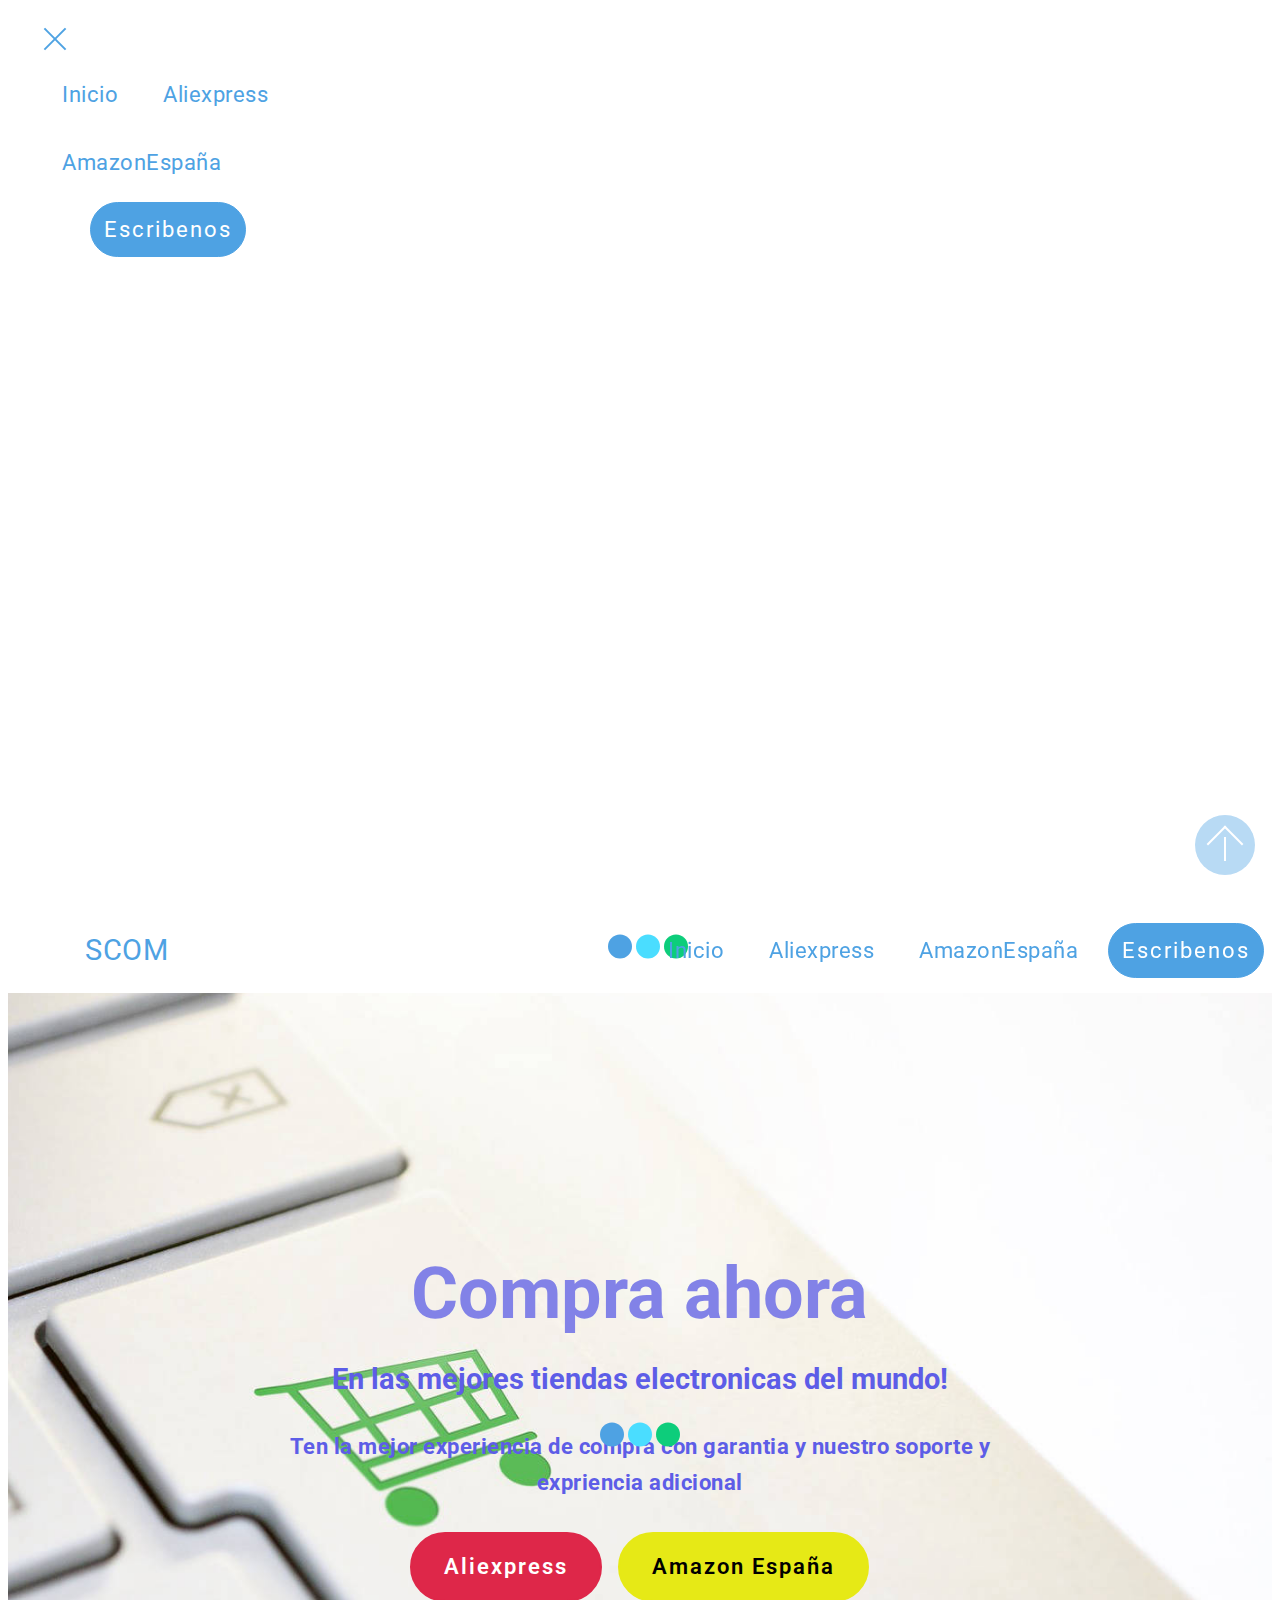
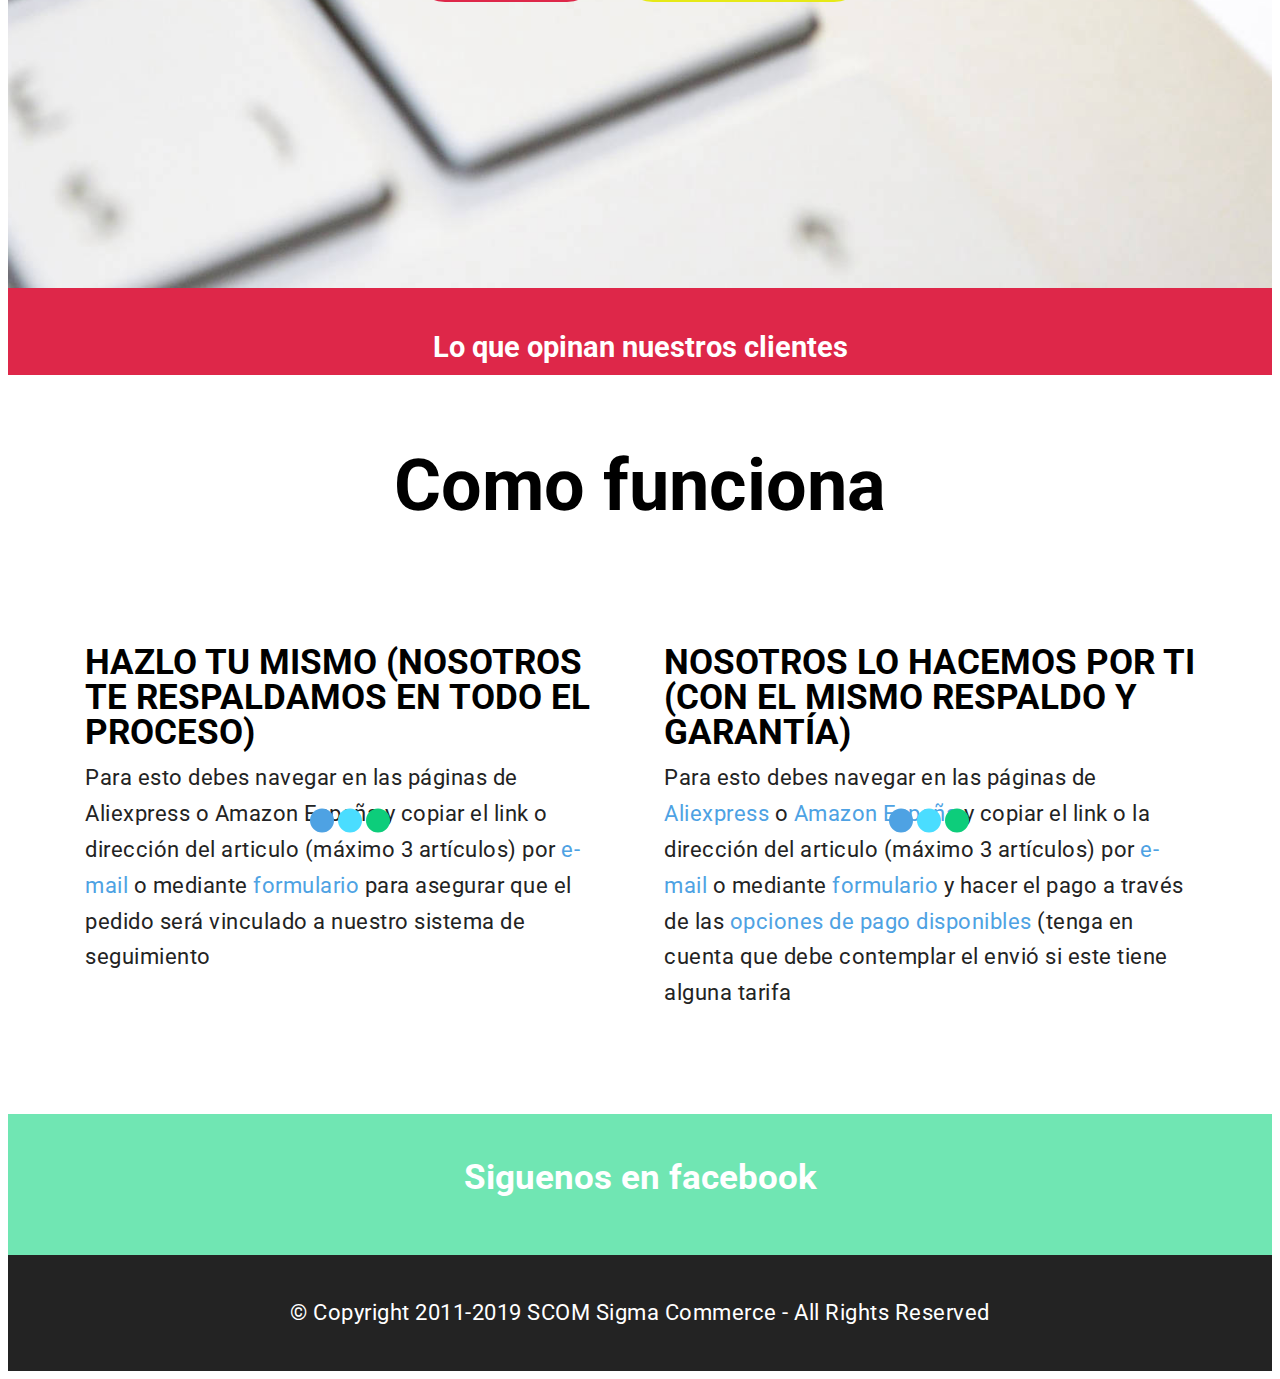
==== commit 9f813f0f: "create github pages" ====
--- a/index.html
+++ b/index.html
@@ -1,10 +1,10 @@
 <!DOCTYPE html>
 <html amp >
 <head>
-  <!-- Site made with Mobirise Website Builder v4.9.7, https://mobirise.com -->
+  <!-- Site made with Mobirise Website Builder v4.10.4, https://mobirise.com -->
   <meta charset="UTF-8">
   <meta http-equiv="X-UA-Compatible" content="IE=edge">
-  <meta name="generator" content="Mobirise v4.9.7, mobirise.com">
+  <meta name="generator" content="Mobirise v4.10.4, mobirise.com">
   <meta name="viewport" content="width=device-width, initial-scale=1, minimum-scale=1">
   <link rel="shortcut icon" href="assets/images/favicon-1.ico" type="image/x-icon">
   <meta name="description" content="">
@@ -16,20 +16,15 @@
 <noscript><style amp-boilerplate>body{-webkit-animation:none;-moz-animation:none;-ms-animation:none;animation:none}</style></noscript>
 <link href="https://fonts.googleapis.com/css?family=Roboto:100,100i,300,300i,400,400i,500,500i,700,700i,900,900i&subset=cyrillic" rel="stylesheet">
  
- <style amp-custom> 
-div,span,h1,h2,h3,h4,h5,h6,p,blockquote,a,ol,ul,li,figcaption{font: inherit;}*{-webkit-box-sizing: border-box;box-sizing: border-box;}body{position: relative;font-style: normal;line-height: 1.5;}section{background-color: #eeeeee;background-position: 50% 50%;background-repeat: no-repeat;background-size: cover;}section,.container,.container-fluid{position: relative;word-wrap: break-word;}a.mbr-iconfont:hover{text-decoration: none;}h1,h2,h3{margin: auto;}h1,h3,p{padding: 10px 0;margin-bottom: 15px;}p,li,blockquote{color: #15181b;letter-spacing: 0.5px;line-height: 1.7;}ul,ol,pre,blockquote{margin-bottom: 0;margin-top: 0;}pre{background: #f4f4f4;padding: 10px 24px;white-space: pre-wrap;}p{margin-top: 0;}a{font-style: normal;font-weight: 400;cursor: pointer;}a,a:hover{text-decoration: none;}figure{margin-bottom: 0;}h1,h2,h3,h4,h5,h6,.h1,.h2,.h3,.h4,.h5,.h6,.display-1,.display-2,.display-3,.display-4{line-height: 1;word-break: break-word;word-wrap: break-word;}b,strong{font-weight: bold;}blockquote{padding: 10px 0 10px 20px;position: relative;border-left: 3px solid;}input:-webkit-autofill,input:-webkit-autofill:hover,input:-webkit-autofill:focus,input:-webkit-autofill:active{-webkit-transition-delay: 9999s;transition-delay: 9999s;-webkit-transition-property: background-color,color;-o-transition-property: background-color,color;transition-property: background-color,color;}html,body{height: auto;min-height: 100vh;}.mbr-section-title{font-style: normal;line-height: 1.2;}.mbr-section-subtitle{line-height: 1.3;}.mbr-text{font-style: normal;line-height: 1.6;}.btn{font-weight: 400;border-width: 2px;border-style: solid;font-style: normal;letter-spacing: 2px;margin: .4rem .5rem;white-space: normal;-webkit-transition: all .3s ease-in-out,-webkit-box-shadow 2s ease-in-out;transition: all .3s ease-in-out,-webkit-box-shadow 2s ease-in-out;-o-transition: all .3s ease-in-out,box-shadow 2s ease-in-out;transition: all .3s ease-in-out,box-shadow 2s ease-in-out;transition: all .3s ease-in-out,box-shadow 2s ease-in-out,-webkit-box-shadow 2s ease-in-out;display: -webkit-inline-box;display: -ms-inline-flexbox;display: inline-flex;-webkit-box-align: center;-ms-flex-align: center;align-items: center;-webkit-box-pack: center;-ms-flex-pack: center;justify-content: center;word-break: break-word;-webkit-align-items: center;-webkit-justify-content: center;display: -webkit-inline-flex;}.btn-form{border-radius: 0;}.btn-form:hover{cursor: pointer;}input,textarea{padding: 15px 0.5rem;margin: 0.5rem;}.mbr-figure img,.mbr-figure iframe{display: block;width: 100%;}.card{background-color: transparent;border: none;}.card-wrapper{-webkit-box-flex: 1;-webkit-flex: 1;}.card-img{text-align: center;-ms-flex-negative: 0;flex-shrink: 0;-webkit-flex-shrink: 0;}.media{max-width: 100%;margin: 0 auto;}.mbr-figure{-ms-flex-item-align: center;-ms-grid-row-align: center;-webkit-align-self: center;align-self: center;}.media-container > div{max-width: 100%;}.mbr-figure img,.card-img img{width: 100%;}@media (max-width: 991px){.media-size-item{width: auto;}.media{width: auto;}.mbr-figure{width: 100%;}}section.slider .amp-carousel-button{cursor: pointer;}amp-image-lightbox a.control{position: absolute;width: 32px;height: 32px;right: 16px;top: 16px;z-index: 1000;}amp-image-lightbox a.control .close{position: relative;}amp-image-lightbox a.control .close:before,amp-image-lightbox a.control .close:after{position: absolute;left: 15px;content: ' ';height: 33px;width: 2px;background-color: #fff;}amp-image-lightbox a.control .close:before{-webkit-transform: rotate(45deg);-ms-transform: rotate(45deg);transform: rotate(45deg);}amp-image-lightbox a.control .close:after{-webkit-transform: rotate(-45deg);-ms-transform: rotate(-45deg);transform: rotate(-45deg);}.hidden{visibility: hidden;}.super-hide{display: none;}.inactive{-webkit-user-select: none;-moz-user-select: none;-ms-user-select: none;user-select: none;pointer-events: none;-webkit-user-drag: none;user-drag: none;}textarea[type="hidden"]{display: none;}#scrollToTop{display: none;}.popover-content ul.show{min-height: 155px;}.mbr-white{color: #ffffff;}.mbr-black{color: #000000;}.mbr-bg-white{background-color: #ffffff;}.mbr-bg-black{background-color: #000000;}.align-left{text-align: left;}.align-center{text-align: center;}.align-right{text-align: right;}@media (max-width: 767px){.align-left,.align-center,.align-right,.mbr-section-btn,.mbr-section-title{text-align: center;}}.mbr-light{font-weight: 300;}.mbr-regular{font-weight: 400;}.mbr-semibold{font-weight: 500;}.mbr-bold{font-weight: 700;}.mbr-section-btn{margin-left: -.25rem;margin-right: -.25rem;font-size: 0;}nav .mbr-section-btn{margin-left: 0rem;margin-right: 0rem;}.btn .mbr-iconfont,.btn.btn-sm .mbr-iconfont{cursor: pointer;margin-right: 0.5rem;}.btn.btn-md .mbr-iconfont,.btn.btn-md .mbr-iconfont{margin-right: 0.8rem;}[type="submit"]{-webkit-appearance: none;}.google-map{height: 400px;position: relative;width: 100%;}.google-map iframe{height: 100%;width: 100%;}.google-map [data-state-details]{color: #6b6763;font-family: Montserrat;height: 1.5em;margin-top: -0.75em;padding-left: 1.25rem;padding-right: 1.25rem;position: absolute;text-align: center;top: 50%;width: 100%;}.google-map[data-state]{background: #e9e5dc;}.google-map[data-state="loading"] [data-state-details]{display: none;}.map-placeholder{display: none;}.mbr-fullscreen .mbr-overlay{height: 100vh;}.mbr-fullscreen{display: -webkit-box;display: -ms-flexbox;display: flex;display: -moz-flex;display: -ms-flex;display: -o-flex;-webkit-box-align: center;-ms-flex-align: center;align-items: center;-webkit-align-items: center;height: 100vh;-webkit-box-sizing: border-box;box-sizing: border-box;padding-top: 3rem;padding-bottom: 3rem;}.mbr-overlay{bottom: 0;left: 0;position: absolute;right: 0;top: 0;z-index: 0;}section.sidebar-open:before{content: '';position: fixed;top: 0;bottom: 0;right: 0;left: 0;background-color: rgba(0,0,0,0.2);z-index: 1040;}amp-img img{max-height: 100%;max-width: 100%;}img.mbr-temp{width: 100%;}.is-builder .nodisplay + img[async],.is-builder .nodisplay + img[decoding="async"],.is-builder amp-img > a + img[async],.is-builder amp-img > a + img[decoding="async"]{display: none;}html:not(.is-builder) amp-img > a{position: absolute;top: 0;bottom: 0;left: 0;right: 0;z-index: 1;}.is-builder .temp-amp-sizer{position: absolute;}.is-builder section.slider .icon-wrap,.is-builder section[class*="gallery"] .icon-wrap{pointer-events: all;}.is-builder amp-youtube .temp-amp-sizer,.is-builder amp-vimeo .temp-amp-sizer{position: static;}.is-builder section.horizontal-menu .ampstart-btn{display: none;}@media (max-width: 991px){.is-builder section.horizontal-menu .navbar-toggler{display: block;}}.is-builder section.horizontal-menu .dropdown-menu{z-index: auto;opacity: 1;pointer-events: auto;}.is-builder section.horizontal-menu .nav-dropdown .link.dropdown-toggle[aria-expanded="true"]{margin-right: 0;padding: 0.667em 1em;}.mobirise-spinner{position: absolute;top: 50%;left: 40%;margin-left: 10%;-webkit-transform: translate3d(-50%,-50%,0);z-index: 4;}.mobirise-spinner em{width: 24px;height: 24px;border-radius: 100%;display: inline-block;-webkit-animation: slide 1s infinite;}.mobirise-spinner em:nth-child(1){-webkit-animation-delay: 0.1s;}.mobirise-spinner em:nth-child(2){-webkit-animation-delay: 0.2s;}.mobirise-spinner em:nth-child(3){-webkit-animation-delay: 0.3s;}@-webkit-keyframes slide{0%{-webkit-transform: scale(1);}50%{opacity: 0.3;-webkit-transform: scale(2);}100%{-webkit-transform: scale(1);}}@keyframes slide{0%{-webkit-transform: scale(1);}50%{opacity: 0.3;-webkit-transform: scale(2);}100%{-webkit-transform: scale(1);}}.mobirise-loader .amp-active > div{display: none;}.mbr-container{max-width: 800px;padding: 0 10px;margin: 0 auto;position: relative;}.container{padding-right: 15px;padding-left: 15px;width: 100%;margin-right: auto;margin-left: auto;}@media (max-width: 767px){.container{max-width: 540px;}}@media (min-width: 768px){.container{max-width: 720px;}}@media (min-width: 992px){.container{max-width: 960px;}}@media (min-width: 1200px){.container{max-width: 1140px;}}.mbr-row{display: -webkit-box;display: -ms-flexbox;display: flex;-ms-flex-wrap: wrap;flex-wrap: wrap;margin-right: -15px;margin-left: -15px;}.mbr-justify-content-center{-webkit-box-pack: center;-ms-flex-pack: center;justify-content: center;-webkit-justify-content: center;}@media (max-width: 767px){.mbr-col-sm-12{-ms-flex: 0 0 100%;-webkit-box-flex: 0;flex: 0 0 100%;max-width: 100%;padding-right: 15px;padding-left: 15px;-webkit-flex: 0 0 100%;}.mbr-row{margin: 0;}}@media (min-width: 768px){.mbr-col-md-3{-ms-flex: 0 0 25%;-webkit-box-flex: 0;flex: 0 0 25%;max-width: 25%;padding-right: 15px;padding-left: 15px;-webkit-flex: 0 0 25%;}.mbr-col-md-4{-ms-flex: 0 0 33.333333%;-webkit-box-flex: 0;flex: 0 0 33.333333%;max-width: 33.333333%;padding-right: 15px;padding-left: 15px;-webkit-flex: 0 0 33.333333%;}.mbr-col-md-5{-ms-flex: 0 0 41.666667%;-webkit-box-flex: 0;flex: 0 0 41.666667%;max-width: 41.666667%;padding-right: 15px;padding-left: 15px;-webkit-flex: 0 0 41.666667%;}.mbr-col-md-6{-ms-flex: 0 0 50%;-webkit-box-flex: 0;flex: 0 0 50%;max-width: 50%;padding-right: 15px;padding-left: 15px;-webkit-flex: 0 0 50%;}.mbr-col-md-7{-ms-flex: 0 0 58.333333%;-webkit-box-flex: 0;flex: 0 0 58.333333%;max-width: 58.333333%;padding-right: 15px;padding-left: 15px;-webkit-flex: 0 0 58.333333%;}.mbr-col-md-8{-ms-flex: 0 0 66.666667%;-webkit-box-flex: 0;flex: 0 0 66.666667%;max-width: 66.666667%;padding-left: 15px;padding-right: 15px;-webkit-flex: 0 0 66.666667%;}.mbr-col-md-10{-ms-flex: 0 0 83.333333%;-webkit-box-flex: 0;flex: 0 0 83.333333%;max-width: 83.333333%;padding-left: 15px;padding-right: 15px;-webkit-flex: 0 0 83.333333%;}.mbr-col-md-12{-ms-flex: 0 0 100%;-webkit-box-flex: 0;flex: 0 0 100%;max-width: 100%;padding-right: 15px;padding-left: 15px;-webkit-flex: 0 0 100%;}}@media (min-width: 992px){.mbr-col-lg-2{-ms-flex: 0 0 16.666667%;-webkit-box-flex: 0;flex: 0 0 16.666667%;max-width: 16.666667%;padding-right: 15px;padding-left: 15px;-webkit-flex: 0 0 16.666667%;}.mbr-col-lg-3{-ms-flex: 0 0 25%;-webkit-box-flex: 0;flex: 0 0 25%;max-width: 25%;padding-right: 15px;padding-left: 15px;-webkit-flex: 0 0 25%;}.mbr-col-lg-4{-ms-flex: 0 0 33.33%;-webkit-box-flex: 0;flex: 0 0 33.33%;max-width: 33.33%;padding-right: 15px;padding-left: 15px;-webkit-flex: 0 0 33.33%;}.mbr-col-lg-5{-ms-flex: 0 0 41.666%;-webkit-box-flex: 0;flex: 0 0 41.666%;max-width: 41.666%;padding-right: 15px;padding-left: 15px;-webkit-flex: 0 0 41.666%;}.mbr-col-lg-6{-ms-flex: 0 0 50%;-webkit-box-flex: 0;flex: 0 0 50%;max-width: 50%;padding-right: 15px;padding-left: 15px;-webkit-flex: 0 0 50%;}.mbr-col-lg-8{-ms-flex: 0 0 66.666667%;-webkit-box-flex: 0;flex: 0 0 66.666667%;max-width: 66.666667%;padding-left: 15px;padding-right: 15px;-webkit-flex: 0 0 66.666667%;}.mbr-col-lg-10{-ms-flex: 0 0 83.3333%;-webkit-box-flex: 0;flex: 0 0 83.3333%;max-width: 83.3333%;padding-right: 15px;padding-left: 15px;-webkit-flex: 0 0 83.3333%;}.mbr-col-lg-12{-ms-flex: 0 0 100%;-webkit-box-flex: 0;flex: 0 0 100%;max-width: 100%;padding-right: 15px;padding-left: 15px;-webkit-flex: 0 0 100%;}}@media (min-width: 1200px){.mbr-col-xl-7{-ms-flex: 0 0 58.333333%;-webkit-box-flex: 0;flex: 0 0 58.333333%;max-width: 58.333333%;padding-right: 15px;padding-left: 15px;-webkit-flex: 0 0 58.333333%;}.mbr-col-xl-8{-ms-flex: 0 0 66.666667%;-webkit-box-flex: 0;flex: 0 0 66.666667%;max-width: 66.666667%;padding-left: 15px;padding-right: 15px;-webkit-flex: 0 0 66.666667%;}}amp-sidebar{background: transparent;}#scrollToTopMarker{position: absolute;width: 0px;height: 0px;top: 300px;}#scrollToTopButton{position: fixed;bottom: 25px;right: 25px;opacity: .4;z-index: 5000;font-size: 32px;height: 60px;width: 60px;border: none;border-radius: 3px;cursor: pointer;}#scrollToTopButton:focus{outline: none;}#scrollToTopButton a:before{content: '';position: absolute;height: 40%;top: 36%;width: 2px;left: calc(50% - 1px);}#scrollToTopButton a:after{content: '';position: absolute;border-top: 2px solid;border-right: 2px solid;width: 40%;height: 40%;left: calc(30% - 1px);bottom: 30%;-ms-transform: rotate(-45deg);transform: rotate(-45deg);-webkit-transform: rotate(-45deg);}.is-builder #scrollToTopButton a:after{left: 30%;}
-body{font-family: Roboto;}blockquote{border-color: #4ea2e3;}.display-1{font-family: 'Roboto',sans-serif;font-size: 4.5rem;}.display-2{font-family: 'Roboto',sans-serif;font-size: 2.2rem;}.display-4{font-family: 'Roboto',sans-serif;font-size: 0.9rem;}.display-5{font-family: 'Roboto',sans-serif;font-size: 1.8rem;}.display-7{font-family: 'Roboto',sans-serif;font-size: 1.4rem;}input,textarea{font-family: 'Roboto',sans-serif;font-size: 0.9rem;}.display-1 .mbr-iconfont-btn{font-size: 4.5rem;width: 4.5rem;}.display-2 .mbr-iconfont-btn{font-size: 2.2rem;width: 2.2rem;}.display-4 .mbr-iconfont-btn{font-size: 0.9rem;width: 0.9rem;}.display-5 .mbr-iconfont-btn{font-size: 1.8rem;width: 1.8rem;}.display-7 .mbr-iconfont-btn{font-size: 1.4rem;width: 1.4rem;}@media (max-width: 768px){.display-1{font-size: 3.6rem;font-size: calc( 2.225rem + (4.5 - 2.225) * ((100vw - 20rem) / (48 - 20)));line-height: calc( 1.4 * (2.225rem + (4.5 - 2.225) * ((100vw - 20rem) / (48 - 20))));}.display-2{font-size: 1.76rem;font-size: calc( 1.42rem + (2.2 - 1.42) * ((100vw - 20rem) / (48 - 20)));line-height: calc( 1.4 * (1.42rem + (2.2 - 1.42) * ((100vw - 20rem) / (48 - 20))));}.display-4{font-size: 0.72rem;font-size: calc( 0.965rem + (0.9 - 0.965) * ((100vw - 20rem) / (48 - 20)));line-height: calc( 1.4 * (0.965rem + (0.9 - 0.965) * ((100vw - 20rem) / (48 - 20))));}.display-5{font-size: 1.44rem;font-size: calc( 1.28rem + (1.8 - 1.28) * ((100vw - 20rem) / (48 - 20)));line-height: calc( 1.4 * (1.28rem + (1.8 - 1.28) * ((100vw - 20rem) / (48 - 20))));}}.btn{padding: 1rem 2rem;border-radius: 0px;}.btn-sm{border-width: 1px;padding: 0.6rem 0.8rem;border-radius: 0px;}.btn-md{font-weight: 600;padding: 1rem 2rem;border-radius: 0px;}.bg-primary{background-color: #4ea2e3;}.bg-success{background-color: #0dcd7b;}.bg-info{background-color: #8282e7;}.bg-warning{background-color: #de2749;}.bg-danger{background-color: #e6e916;}.btn-primary,.btn-primary:active,.btn-primary.active{background-color: #4ea2e3;border-color: #4ea2e3;color: #ffffff;}.btn-primary:hover,.btn-primary:focus,.btn-primary.focus{color: #ffffff;background-color: #1f7dc5;border-color: #1f7dc5;}.btn-primary.disabled,.btn-primary:disabled{color: #ffffff;background-color: #1f7dc5;border-color: #1f7dc5;}.btn-secondary,.btn-secondary:active,.btn-secondary.active{background-color: #4addff;border-color: #4addff;color: #003c4a;}.btn-secondary:hover,.btn-secondary:focus,.btn-secondary.focus{color: #003c4a;background-color: #00cdfd;border-color: #00cdfd;}.btn-secondary.disabled,.btn-secondary:disabled{color: #003c4a;background-color: #00cdfd;border-color: #00cdfd;}.btn-info,.btn-info:active,.btn-info.active{background-color: #8282e7;border-color: #8282e7;color: #ffffff;}.btn-info:hover,.btn-info:focus,.btn-info.focus{color: #ffffff;background-color: #4242db;border-color: #4242db;}.btn-info.disabled,.btn-info:disabled{color: #ffffff;background-color: #4242db;border-color: #4242db;}.btn-success,.btn-success:active,.btn-success.active{background-color: #0dcd7b;border-color: #0dcd7b;color: #ffffff;}.btn-success:hover,.btn-success:focus,.btn-success.focus{color: #ffffff;background-color: #088550;border-color: #088550;}.btn-success.disabled,.btn-success:disabled{color: #ffffff;background-color: #088550;border-color: #088550;}.btn-warning,.btn-warning:active,.btn-warning.active{background-color: #de2749;border-color: #de2749;color: #ffffff;}.btn-warning:hover,.btn-warning:focus,.btn-warning.focus{color: #ffffff;background-color: #a01832;border-color: #a01832;}.btn-warning.disabled,.btn-warning:disabled{color: #ffffff;background-color: #a01832;border-color: #a01832;}.btn-danger,.btn-danger:active,.btn-danger.active{background-color: #e6e916;border-color: #e6e916;color: #000000;}.btn-danger:hover,.btn-danger:focus,.btn-danger.focus{color: #000000;background-color: #a1a30f;border-color: #a1a30f;}.btn-danger.disabled,.btn-danger:disabled{color: #000000;background-color: #a1a30f;border-color: #a1a30f;}.btn-black,.btn-black:active,.btn-black.active{background-color: #333333;border-color: #333333;color: #ffffff;}.btn-black:hover,.btn-black:focus,.btn-black.focus{color: #ffffff;background-color: #0d0d0d;border-color: #0d0d0d;}.btn-black.disabled,.btn-black:disabled{color: #ffffff;background-color: #0d0d0d;border-color: #0d0d0d;}.btn-white,.btn-white:active,.btn-white.active{background-color: #ffffff;border-color: #ffffff;color: #808080;}.btn-white:hover,.btn-white:focus,.btn-white.focus{color: #808080;background-color: #d9d9d9;border-color: #d9d9d9;}.btn-white.disabled,.btn-white:disabled{color: #808080;background-color: #d9d9d9;border-color: #d9d9d9;}.btn-white,.btn-white:active,.btn-white.active{color: #333333;}.btn-white:hover,.btn-white:focus,.btn-white.focus{color: #333333;}.btn-white.disabled,.btn-white:disabled{color: #333333;}.btn-primary-outline,.btn-primary-outline:active,.btn-primary-outline.active{background: none;border-color: #1c6faf;color: #1c6faf;}.btn-primary-outline:hover,.btn-primary-outline:focus,.btn-primary-outline.focus{color: #ffffff;background-color: #4ea2e3;border-color: #4ea2e3;}.btn-primary-outline.disabled,.btn-primary-outline:disabled{color: #ffffff;background-color: #4ea2e3;border-color: #4ea2e3;}.btn-secondary-outline,.btn-secondary-outline:active,.btn-secondary-outline.active{background: none;border-color: #00b8e3;color: #00b8e3;}.btn-secondary-outline:hover,.btn-secondary-outline:focus,.btn-secondary-outline.focus{color: #003c4a;background-color: #4addff;border-color: #4addff;}.btn-secondary-outline.disabled,.btn-secondary-outline:disabled{color: #003c4a;background-color: #4addff;border-color: #4addff;}.btn-info-outline,.btn-info-outline:active,.btn-info-outline.active{background: none;border-color: #2c2cd7;color: #2c2cd7;}.btn-info-outline:hover,.btn-info-outline:focus,.btn-info-outline.focus{color: #ffffff;background-color: #8282e7;border-color: #8282e7;}.btn-info-outline.disabled,.btn-info-outline:disabled{color: #ffffff;background-color: #8282e7;border-color: #8282e7;}.btn-success-outline,.btn-success-outline:active,.btn-success-outline.active{background: none;border-color: #076d41;color: #076d41;}.btn-success-outline:hover,.btn-success-outline:focus,.btn-success-outline.focus{color: #ffffff;background-color: #0dcd7b;border-color: #0dcd7b;}.btn-success-outline.disabled,.btn-success-outline:disabled{color: #ffffff;background-color: #0dcd7b;border-color: #0dcd7b;}.btn-warning-outline,.btn-warning-outline:active,.btn-warning-outline.active{background: none;border-color: #8a152b;color: #8a152b;}.btn-warning-outline:hover,.btn-warning-outline:focus,.btn-warning-outline.focus{color: #ffffff;background-color: #de2749;border-color: #de2749;}.btn-warning-outline.disabled,.btn-warning-outline:disabled{color: #ffffff;background-color: #de2749;border-color: #de2749;}.btn-danger-outline,.btn-danger-outline:active,.btn-danger-outline.active{background: none;border-color: #8a8c0d;color: #8a8c0d;}.btn-danger-outline:hover,.btn-danger-outline:focus,.btn-danger-outline.focus{color: #000000;background-color: #e6e916;border-color: #e6e916;}.btn-danger-outline.disabled,.btn-danger-outline:disabled{color: #000000;background-color: #e6e916;border-color: #e6e916;}.btn-black-outline,.btn-black-outline:active,.btn-black-outline.active{background: none;border-color: #000000;color: #000000;}.btn-black-outline:hover,.btn-black-outline:focus,.btn-black-outline.focus{color: #ffffff;background-color: #333333;border-color: #333333;}.btn-black-outline.disabled,.btn-black-outline:disabled{color: #ffffff;background-color: #333333;border-color: #333333;}.btn-white-outline,.btn-white-outline:active,.btn-white-outline.active{background: none;border-color: #ffffff;color: #ffffff;}.btn-white-outline:hover,.btn-white-outline:focus,.btn-white-outline.focus{color: #333333;background-color: #ffffff;border-color: #ffffff;}.text-primary{color: #4ea2e3;}.text-secondary{color: #4addff;}.text-success{color: #0dcd7b;}.text-info{color: #8282e7;}.text-warning{color: #de2749;}.text-danger{color: #e6e916;}.text-white{color: #ffffff;}.text-black{color: #000000;}a.text-primary:hover,a.text-primary:focus{color: #1c6faf;}a.text-secondary:hover,a.text-secondary:focus{color: #00b8e3;}a.text-success:hover,a.text-success:focus{color: #076d41;}a.text-info:hover,a.text-info:focus{color: #2c2cd7;}a.text-warning:hover,a.text-warning:focus{color: #8a152b;}a.text-danger:hover,a.text-danger:focus{color: #8a8c0d;}a.text-white:hover,a.text-white:focus{color: #b3b3b3;}a.text-black:hover,a.text-black:focus{color: #4d4d4d;}.alert-success{background-color: #0dcd7b;}.alert-info{background-color: #8282e7;}.alert-warning{background-color: #de2749;}.alert-danger{background-color: #e6e916;}.mbr-section-btn a.btn:not(.btn-form){border-radius: 100px;transition-property: background-color,color,border-color,box-shadow;transition-duration: .3s,.3s,.3s,.8s;transition-timing-function: ease-in-out;}.mbr-section-btn a.btn:not(.btn-form):hover{box-shadow: 0 10px 40px 0 rgba(0,0,0,0.2);}.nav-tabs .nav-link{border-radius: 100px;}a,a:hover{color: #4ea2e3;}.mbr-plan-header.bg-primary .mbr-plan-subtitle,.mbr-plan-header.bg-primary .mbr-plan-price-desc{color: #feffff;}.mbr-plan-header.bg-success .mbr-plan-subtitle,.mbr-plan-header.bg-success .mbr-plan-price-desc{color: #acfad9;}.mbr-plan-header.bg-info .mbr-plan-subtitle,.mbr-plan-header.bg-info .mbr-plan-price-desc{color: #ffffff;}.mbr-plan-header.bg-warning .mbr-plan-subtitle,.mbr-plan-header.bg-warning .mbr-plan-price-desc{color: #f9d8de;}.mbr-plan-header.bg-danger .mbr-plan-subtitle,.mbr-plan-header.bg-danger .mbr-plan-price-desc{color: #fafbd0;}.mobirise-spinner em:nth-child(1){background: #4ea2e3;}.mobirise-spinner em:nth-child(2){background: #4addff;}.mobirise-spinner em:nth-child(3){background: #0dcd7b;}#scrollToTopButton{background-color: #4ea2e3;border-radius: 50%;}#scrollToTopButton a:before{background: #ffffff;}#scrollToTopButton a:after{border-top-color: #ffffff;border-right-color: #ffffff;}.cid-rqK2ZlqgIZ{min-height: 80px;}.cid-rqK2ZlqgIZ .brand-name{color: #4ea2e3;margin: 0;}.cid-rqK2ZlqgIZ .nav-item:focus,.cid-rqK2ZlqgIZ .nav-link:focus{outline: none;}.cid-rqK2ZlqgIZ .navbar-nav{list-style-type: none;display: flex;-webkit-flex-direction: row;flex-direction: row;padding-left: 0;}.cid-rqK2ZlqgIZ .navbar-nav .nav-link{margin: .667em 1em;font-weight: normal;}@media (min-width: 992px){.cid-rqK2ZlqgIZ .dropdown-menu .dropdown-toggle:after{content: '';border-bottom: 0.35em solid transparent;border-left: 0.35em solid;border-right: 0;border-top: 0.35em solid transparent;margin-left: 0.3rem;margin-top: -0.3077em;position: absolute;right: 1.1538em;top: 50%;}}@media (max-width: 991px){.cid-rqK2ZlqgIZ ul.navbar-nav{-webkit-flex-direction: column;flex-direction: column;}.cid-rqK2ZlqgIZ ul.navbar-nav li{margin: auto;}.cid-rqK2ZlqgIZ .dropdown-toggle[data-toggle="dropdown-submenu"]:after{content: '';margin-left: .25rem;border-top: 0.35em solid;border-right: 0.35em solid transparent;border-left: 0.35em solid transparent;border-bottom: 0;top: 55%;}.cid-rqK2ZlqgIZ .nav-dropdown .dropdown-menu .dropdown-item{-webkit-justify-content: center;justify-content: center;display: flex;-webkit-align-items: center;align-items: center;}}.cid-rqK2ZlqgIZ .nav-dropdown .dropdown-menu{border-radius: 0;border: 0;left: 0;margin: 0;min-width: 10rem;padding-bottom: 1.25rem;padding-top: 1.25rem;position: absolute;}.cid-rqK2ZlqgIZ .nav-dropdown .dropdown-menu .dropdown-item{font-weight: 400;line-height: 2;display: flex;-webkit-align-items: center;align-items: center;width: 100%;padding: .25rem 1.5rem;clear: both;text-align: inherit;white-space: nowrap;background: 0 0;border: 0;}.cid-rqK2ZlqgIZ .nav-dropdown .dropdown-menu .dropdown{position: relative;}.cid-rqK2ZlqgIZ .nav-item.dropdown{position: relative;}.cid-rqK2ZlqgIZ .nav-item.dropdown .dropdown-menu{z-index: -1;opacity: 0;pointer-events: none;}.cid-rqK2ZlqgIZ .nav-item.dropdown:hover > .dropdown-menu{z-index: 1;opacity: 1;pointer-events: all;}.cid-rqK2ZlqgIZ .dropdown-menu .dropdown:hover > .dropdown-menu{z-index: 1;opacity: 1;pointer-events: all;}.cid-rqK2ZlqgIZ .link.dropdown-toggle:after{content: '';margin-left: .25rem;border-top: 0.35em solid;border-right: 0.35em solid transparent;border-left: 0.35em solid transparent;border-bottom: 0;}.cid-rqK2ZlqgIZ .nav-dropdown .dropdown-submenu{top: 0;}.cid-rqK2ZlqgIZ .navbar{z-index: 100;display: flex;-webkit-flex-direction: row;flex-direction: row;width: 100%;min-height: 80px;transition: all .3s;background: #ffffff;}.cid-rqK2ZlqgIZ .navbar .navbar-logo{margin-right: .8rem;}.cid-rqK2ZlqgIZ .navbar .navbar-logo img{height: auto;}.cid-rqK2ZlqgIZ .navbar.navbar-short{background: #ffffff;}.cid-rqK2ZlqgIZ .navbar.navbar-short .brand{padding: 0;}.cid-rqK2ZlqgIZ .navbar.opened{transition: all .3s;background: #ffffff;}.cid-rqK2ZlqgIZ .navbar .dropdown-item{padding: .25rem 1.5rem;}.cid-rqK2ZlqgIZ .navbar .navbar-collapse{display: flex;-webkit-justify-content: flex-end;justify-content: flex-end;z-index: 1;-webkit-flex-basis: 100%;flex-basis: 100%;-webkit-align-items: center;align-items: center;}@media (max-width: 991px){.cid-rqK2ZlqgIZ .navbar .navbar-collapse{display: none;position: absolute;top: 0;right: 0;min-height: 100vh;background: #ffffff;padding: 1rem 2rem 1rem 2rem;}.cid-rqK2ZlqgIZ .navbar.opened .navbar-collapse.show,.cid-rqK2ZlqgIZ .navbar.opened .navbar-collapse.collapsing{display: block;}.cid-rqK2ZlqgIZ .navbar.opened .dropdown-menu{top: 0;}.cid-rqK2ZlqgIZ .navbar .dropdown-menu{position: relative;background: transparent;}.cid-rqK2ZlqgIZ .navbar .dropdown-menu .dropdown-submenu{left: 0;}.cid-rqK2ZlqgIZ .navbar .dropdown-menu .dropdown-item:after{right: auto;}.cid-rqK2ZlqgIZ .navbar .dropdown-menu .dropdown-item{padding: .25rem 1.5rem;text-align: center;margin: 0;}.cid-rqK2ZlqgIZ .navbar .brand{-webkit-flex-shrink: initial;flex-shrink: initial;word-break: break-word;}}.cid-rqK2ZlqgIZ .brand{display: flex;-webkit-flex-shrink: 0;flex-shrink: 0;-webkit-align-items: center;align-items: center;margin-right: 0;padding: 0;transition: all .3s;word-break: break-word;z-index: 1;}.cid-rqK2ZlqgIZ .brand .navbar-caption{line-height: inherit;font-weight: normal;}.cid-rqK2ZlqgIZ .brand .navbar-logo a{outline: none;}.cid-rqK2ZlqgIZ .brand .navbar-caption-wrap{display: flex;}.cid-rqK2ZlqgIZ .dropdown-item.active,.cid-rqK2ZlqgIZ .dropdown-item:active{background-color: transparent;}.cid-rqK2ZlqgIZ .navbar-expand-lg .navbar-nav .nav-link{padding: 0;}.cid-rqK2ZlqgIZ .navbar.navbar-expand-lg .dropdown .dropdown-menu{background: #ffffff;}.cid-rqK2ZlqgIZ .navbar.navbar-expand-lg .dropdown .dropdown-menu .dropdown-submenu{margin: 0;left: 100%;}.cid-rqK2ZlqgIZ .navbar .dropdown.open > .dropdown-menu{display: block;}.cid-rqK2ZlqgIZ ul.navbar-nav{-webkit-flex-wrap: wrap;flex-wrap: wrap;}.cid-rqK2ZlqgIZ .navbar-buttons{text-align: center;}.cid-rqK2ZlqgIZ button.navbar-toggler{display: none;outline: none;width: 31px;height: 20px;cursor: pointer;transition: all .2s;position: relative;-webkit-align-self: center;align-self: center;}.cid-rqK2ZlqgIZ button.navbar-toggler .hamburger span{position: absolute;right: 0;width: 30px;height: 2px;border-right: 5px;background-color: #4ea2e3;}.cid-rqK2ZlqgIZ button.navbar-toggler .hamburger span:nth-child(1){top: 0;transition: all .2s;}.cid-rqK2ZlqgIZ button.navbar-toggler .hamburger span:nth-child(2){top: 8px;transition: all .15s;}.cid-rqK2ZlqgIZ button.navbar-toggler .hamburger span:nth-child(3){top: 8px;transition: all .15s;}.cid-rqK2ZlqgIZ button.navbar-toggler .hamburger span:nth-child(4){top: 16px;transition: all .2s;}.cid-rqK2ZlqgIZ nav.opened .navbar-toggler:not(.hide) .hamburger span:nth-child(1){top: 8px;width: 0;opacity: 0;right: 50%;transition: all .2s;}.cid-rqK2ZlqgIZ nav.opened .navbar-toggler:not(.hide) .hamburger span:nth-child(2){-webkit-transform: rotate(45deg);transform: rotate(45deg);transition: all .25s;}.cid-rqK2ZlqgIZ nav.opened .navbar-toggler:not(.hide) .hamburger span:nth-child(3){-webkit-transform: rotate(-45deg);transform: rotate(-45deg);transition: all .25s;}.cid-rqK2ZlqgIZ nav.opened .navbar-toggler:not(.hide) .hamburger span:nth-child(4){top: 8px;width: 0;opacity: 0;right: 50%;transition: all .2s;}.cid-rqK2ZlqgIZ .navbar-dropdown{padding: .5rem 1rem;position: fixed;}.cid-rqK2ZlqgIZ a.nav-link{display: flex;-webkit-align-items: center;align-items: center;-webkit-justify-content: center;justify-content: center;}.cid-rqK2ZlqgIZ .nav-link .mbr-iconfont,.cid-rqK2ZlqgIZ .dropdown-item .mbr-iconfont{margin-right: .2rem;}.cid-rqK2ZlqgIZ .ampstart-btn{display: flex;-webkit-align-self: center;align-self: center;}@media (min-width: 992px){.cid-rqK2ZlqgIZ .ampstart-btn{display: none;}}.cid-rqK2ZlqgIZ .ampstart-btn.hamburger{position: relative;right: 20px;margin-left: auto;width: 30px;height: 20px;background: none;border: none;cursor: pointer;z-index: 1000;}.cid-rqK2ZlqgIZ .ampstart-btn.hamburger:focus{outline: none;}.cid-rqK2ZlqgIZ .ampstart-btn.hamburger span{position: absolute;right: 0;width: 30px;height: 2px;border-right: 5px;background-color: #4ea2e3;}.cid-rqK2ZlqgIZ .ampstart-btn.hamburger span:nth-child(1){top: 0;transition: all .2s;}.cid-rqK2ZlqgIZ .ampstart-btn.hamburger span:nth-child(2){top: 8px;transition: all .15s;}.cid-rqK2ZlqgIZ .ampstart-btn.hamburger span:nth-child(3){top: 8px;transition: all .15s;}.cid-rqK2ZlqgIZ .ampstart-btn.hamburger span:nth-child(4){top: 16px;transition: all .2s;}.cid-rqK2ZlqgIZ amp-sidebar{min-width: 260px;z-index: 1050;background-color: #ffffff;}.cid-rqK2ZlqgIZ amp-sidebar.open:after{content: '';position: absolute;top: 0;left: 0;bottom: 0;right: 0;background-color: red;}.cid-rqK2ZlqgIZ .open{transform: translateX(0%);display: block;-webkit-transform: translateX(0%);}.cid-rqK2ZlqgIZ .builder-sidebar{background-color: #ffffff;position: relative;min-height: 100vh;z-index: 1030;padding: 1rem 2rem;max-width: 20rem;}.cid-rqK2ZlqgIZ .builder-sidebar .dropdown{position: relative;}.cid-rqK2ZlqgIZ .builder-sidebar .dropdown:hover > .dropdown-menu{position: relative;text-align: center;}.cid-rqK2ZlqgIZ .sidebar{padding: 1rem 0;margin: 0;}.cid-rqK2ZlqgIZ .sidebar > li{list-style: none;display: flex;-webkit-flex-direction: column;flex-direction: column;}.cid-rqK2ZlqgIZ .sidebar a{display: block;text-decoration: none;margin-bottom: 10px;}.cid-rqK2ZlqgIZ .close-sidebar{width: 30px;height: 30px;position: relative;cursor: pointer;background-color: transparent;border: none;}.cid-rqK2ZlqgIZ .close-sidebar:focus{outline: 2px auto #4ea2e3;}.cid-rqK2ZlqgIZ .close-sidebar span{position: absolute;left: 0;top: 14px;width: 30px;height: 2px;border-right: 5px;background-color: #4ea2e3;}.cid-rqK2ZlqgIZ .close-sidebar span:nth-child(1){-webkit-transform: rotate(45deg);transform: rotate(45deg);}.cid-rqK2ZlqgIZ .close-sidebar span:nth-child(2){-webkit-transform: rotate(-45deg);transform: rotate(-45deg);}.cid-rqK2ZlqgIZ amp-img{margin-right: 1rem;display: flex;-webkit-align-items: center;align-items: center;height: 45px;width: 45px;}@media (max-width: 767px){.cid-rqK2ZlqgIZ amp-img{max-height: 35px;max-width: 35px;}}.cid-rqQxqO7mvF{background-image: url("assets/images/mbr-1-1920x1276.jpg");}.cid-rqQxqO7mvF .mbr-section-btn{margin-bottom: 20px;}.cid-rqQxqO7mvF amp-img{width: 100%;text-align: center;margin: 0 auto;max-width: 0%;}.cid-rqQxqO7mvF H1{color: #8282e7;}.cid-rqQxqO7mvF H3{color: #5d5de7;}.cid-rqQxqO7mvF .mbr-text,.cid-rqQxqO7mvF .mbr-section-btn B{color: #5d5de7;}.cid-rqRoSdMcG8{padding-top: 2rem;padding-bottom: 0rem;background-color: #de2749;}.cid-rqRoSdMcG8 .facebook-wrapper{margin: auto;}.cid-rqRqXPGDCu{padding-top: 0rem;padding-bottom: 0rem;background-color: #de2749;}.cid-rqRqXPGDCu .facebook-wrapper{margin: auto;}.cid-rqRfpOxSaN{padding-top: 60px;padding-bottom: 45px;background-color: #ffffff;}.cid-rqRfpOxSaN .mbr-title{padding-bottom: 1rem;color: #000000;}.cid-rqRfpOxSaN .mbr-section-btn{padding-top: 1.5rem;}.cid-rqRfpOxSaN .mbr-title I{color: #ffffff;}.cid-rqKwHRKab0{padding-top: 30px;padding-bottom: 30px;background-color: #ffffff;}.cid-rqKwHRKab0 .card{margin-bottom: 3rem;position: relative;display: flex;-ms-flex-direction: column;-webkit-flex-direction: column;flex-direction: column;min-width: 0;word-wrap: break-word;background-clip: border-box;border-radius: .25rem;width: 100%;min-height: 1px;}@media (min-width: 768px){.cid-rqKwHRKab0 .card{padding-left: 1.5rem;padding-right: 1.5rem;}}@media (max-width: 767px){.cid-rqKwHRKab0 .card{margin-bottom: 30px;}}.cid-rqKwHRKab0 .card-title{margin: 0;}.cid-rqKwHRKab0 .card-box{padding-top: 2rem;}.cid-rqKwHRKab0 amp-img{width: 100%;}.cid-rqKwHRKab0 .mbr-text{color: #232323;}@media (min-width: 768px){.cid-rqKwHRKab0 .mbr-row{margin-left: -1.5rem;margin-right: -1.5rem;}}.cid-rqRfDUaW0F{padding-top: 60px;padding-bottom: 0px;background-color: #0e0e87;}.cid-rqRfDUaW0F .mbr-title{padding-bottom: 1rem;color: #ffffff;}.cid-rqRfDUaW0F .mbr-section-btn{padding-top: 1.5rem;}.cid-rqRfDUaW0F .mbr-title I{color: #ffffff;}.cid-rqRbV4eMtu{padding-top: 15px;padding-bottom: 60px;background-color: #0e0e87;}.cid-rqRbV4eMtu .ampTabContainer{display: flex;-webkit-flex-wrap: wrap;flex-wrap: wrap;}.cid-rqRbV4eMtu .tab-button[selected]{outline: none;background: #0dd1ff;}.cid-rqRbV4eMtu .tab-button{list-style: none;-webkit-flex-grow: 1;flex-grow: 1;text-align: center;cursor: pointer;}.cid-rqRbV4eMtu .tab-content{display: none;width: 100%;order: 1;border: 1px solid #0dd1ff;padding: 2rem 3rem 3rem;background: #0dd1ff;}.cid-rqRbV4eMtu .tab-content p{margin: 0;padding: 0;}.cid-rqRbV4eMtu .tab-button[selected] + .tab-content{display: block;}.cid-rqRbV4eMtu .tab-head{margin: 1rem;}.cid-rqKzIqIn9c{padding-top: 2rem;padding-bottom: 2rem;background-color: #70e6b3;}.cid-rqKzIqIn9c .facebook-page-wrapper{margin: auto;max-width: 500px;}@media (max-width: 499){.cid-rqKzIqIn9c .facebook-page-wrapper{width: 100%;}}.cid-rqKzIqIn9c .mbr-section-title{color: #ffffff;}.cid-rqKzCKLta5{padding-top: 60px;padding-bottom: 60px;background-color: #8282e7;}.cid-rqKzCKLta5 h1{margin-bottom: 20px;}.cid-rqKzCKLta5 .wrapper{text-align: center;}.cid-rqKzCKLta5 H1{color: #ffffff;}
-.engine{position: absolute;text-indent: -2400px;text-align: center;padding: 0;top: 0;left: -2400px;}[class*="-iconfont"]{display: inline-flex;}</style>
+ <style amp-custom>div, span, h1, h2, h3, h4, p, a, ul, li{font:inherit}*{-webkit-box-sizing:border-box;box-sizing:border-box}body{position:relative;font-style:normal;line-height:1.5}section{background-color:#eeeeee;background-position:50% 50%;background-repeat:no-repeat;background-size:cover}section, .container{position:relative;word-wrap:break-word}h1, h2, h3{margin:auto}h1, h3, p{padding:10px 0;margin-bottom:15px}p, li{color:#15181b;letter-spacing:0.5px;line-height:1.7}ul{margin-bottom:0;margin-top:0}p{margin-top:0}a{font-style:normal;font-weight:400;cursor:pointer}a, a:hover{text-decoration:none}h1, h2, h3, h4, .display-1, .display-2{line-height:1;word-break:break-word;word-wrap:break-word}strong{font-weight:bold}body{height:auto;min-height:100vh}.mbr-section-title{font-style:normal;line-height:1.2}.mbr-text{font-style:normal;line-height:1.6}.btn{font-weight:400;border-width:2px;border-style:solid;font-style:normal;letter-spacing:2px;margin:.4rem .5rem;white-space:normal;-webkit-transition:all .3s ease-in-out,-webkit-box-shadow 2s ease-in-out;transition:all .3s ease-in-out,-webkit-box-shadow 2s ease-in-out;-o-transition:all .3s ease-in-out,box-shadow 2s ease-in-out;transition:all .3s ease-in-out,box-shadow 2s ease-in-out;transition:all .3s ease-in-out,box-shadow 2s ease-in-out,-webkit-box-shadow 2s ease-in-out;display:-webkit-inline-box;display:-ms-inline-flexbox;display:inline-flex;-webkit-box-align:center;-ms-flex-align:center;align-items:center;-webkit-box-pack:center;-ms-flex-pack:center;justify-content:center;word-break:break-word;-webkit-align-items:center;-webkit-justify-content:center;display:-webkit-inline-flex}.card{background-color:transparent;border:none}.card-wrapper{-webkit-box-flex:1;-webkit-flex:1}.card-img{text-align:center;-ms-flex-negative:0;flex-shrink:0;-webkit-flex-shrink:0}section.slider .amp-carousel-button{cursor:pointer}amp-image-lightbox a.control{position:absolute;width:32px;height:32px;right:16px;top:16px;z-index:1000}amp-image-lightbox a.control .close{position:relative}amp-image-lightbox a.control .close:before, amp-image-lightbox a.control .close:after{position:absolute;left:15px;content:' ';height:33px;width:2px;background-color:#fff}amp-image-lightbox a.control .close:before{-webkit-transform:rotate(45deg);-ms-transform:rotate(45deg);transform:rotate(45deg)}amp-image-lightbox a.control .close:after{-webkit-transform:rotate(-45deg);-ms-transform:rotate(-45deg);transform:rotate(-45deg)}#scrollToTop{display:none}.mbr-white{color:#ffffff}.align-left{text-align:left}.align-center{text-align:center}@media (max-width: 767px){.align-left, .align-center, .mbr-section-btn, .mbr-section-title{text-align:center}}.mbr-light{font-weight:300}.mbr-bold{font-weight:700}.mbr-section-btn{margin-left:-.25rem;margin-right:-.25rem;font-size:0}nav .mbr-section-btn{margin-left:0rem;margin-right:0rem}.mbr-fullscreen{display:-webkit-box;display:-ms-flexbox;display:flex;display:-moz-flex;display:-ms-flex;display:-o-flex;-webkit-box-align:center;-ms-flex-align:center;align-items:center;-webkit-align-items:center;height:100vh;-webkit-box-sizing:border-box;box-sizing:border-box;padding-top:3rem;padding-bottom:3rem}amp-img img{max-height:100%;max-width:100%}.is-builder amp-img>a+img[async], .is-builder amp-img>a+img[decoding="async"]{display:none}html:not(.is-builder) amp-img>a{position:absolute;top:0;bottom:0;left:0;right:0;z-index:1}.is-builder .temp-amp-sizer{position:absolute}.is-builder amp-youtube .temp-amp-sizer, .is-builder amp-vimeo .temp-amp-sizer{position:static}.is-builder section.horizontal-menu .ampstart-btn{display:none}.mobirise-spinner{position:absolute;top:50%;left:40%;margin-left:10%;-webkit-transform:translate3d(-50%,-50%,0);z-index:4}.mobirise-spinner em{width:24px;height:24px;background:#3ac;border-radius:100%;display:inline-block;-webkit-animation:slide 1s infinite}.mobirise-spinner em:nth-child(1){-webkit-animation-delay:0.1s}.mobirise-spinner em:nth-child(2){-webkit-animation-delay:0.2s}.mobirise-spinner em:nth-child(3){-webkit-animation-delay:0.3s}@-moz-keyframes slide{}@-webkit-keyframes slide{}@-o-keyframes slide{}@keyframes slide{}.mobirise-loader .amp-active>div{display:none}.mbr-container{max-width:800px;padding:0 10px;margin:0 auto;position:relative}.container{padding-right:15px;padding-left:15px;width:100%;margin-right:auto;margin-left:auto}@media (max-width: 767px){.container{max-width:540px}}@media (min-width: 768px){.container{max-width:720px}}@media (min-width: 992px){.container{max-width:960px}}@media (min-width: 1200px){.container{max-width:1140px}}.mbr-row{display:-webkit-box;display:-webkit-flex;display:-ms-flexbox;display:flex;-webkit-flex-wrap:wrap;-ms-flex-wrap:wrap;flex-wrap:wrap;margin-right:-1rem;margin-left:-1rem}.mbr-justify-content-center{-webkit-box-pack:center;-ms-flex-pack:center;justify-content:center;-webkit-justify-content:center}@media (max-width: 767px){.mbr-col-sm-12{-ms-flex:0 0 100%;-webkit-box-flex:0;flex:0 0 100%;max-width:100%;padding-right:15px;padding-left:15px;-webkit-flex:0 0 100%}.mbr-row{margin:0}}@media (min-width: 768px){.mbr-col-md-6{-ms-flex:0 0 50%;-webkit-box-flex:0;flex:0 0 50%;max-width:50%;padding-right:15px;padding-left:15px;-webkit-flex:0 0 50%}}@media (min-width: 992px){.mbr-col-lg-8{-ms-flex:0 0 66.666667%;-webkit-box-flex:0;flex:0 0 66.666667%;max-width:66.666667%;padding-left:15px;padding-right:15px;-webkit-flex:0 0 66.666667%}}amp-sidebar{background:transparent}#scrollToTopMarker{position:absolute;width:0px;height:0px;top:300px}#scrollToTopButton{position:fixed;bottom:25px;right:25px;opacity:.4;z-index:5000;font-size:32px;height:60px;width:60px;border:none;border-radius:3px;cursor:pointer}#scrollToTopButton:focus{outline:none}#scrollToTopButton a:before{content:'';position:absolute;height:40%;top:36%;width:2px;left:calc(50% - 1px)}#scrollToTopButton a:after{content:'';position:absolute;border-top:2px solid;border-right:2px solid;width:40%;height:40%;left:calc(30% - 1px);bottom:30%;-ms-transform:rotate(-45deg);transform:rotate(-45deg);-webkit-transform:rotate(-45deg)}.is-builder #scrollToTopButton a:after{left:30%}body{font-family:Roboto}.display-1{font-family:'Roboto',sans-serif;font-size:4.5rem}.display-2{font-family:'Roboto',sans-serif;font-size:2.2rem}.display-5{font-family:'Roboto',sans-serif;font-size:1.8rem}.display-7{font-family:'Roboto',sans-serif;font-size:1.4rem}@media (max-width: 768px){.display-1{font-size:3.6rem;font-size:calc( 2.225rem + (4.5 - 2.225) * ((100vw - 20rem) / (48 - 20)));line-height:calc( 1.4 * (2.225rem + (4.5 - 2.225) * ((100vw - 20rem) / (48 - 20))))}.display-2{font-size:1.76rem;font-size:calc( 1.42rem + (2.2 - 1.42) * ((100vw - 20rem) / (48 - 20)));line-height:calc( 1.4 * (1.42rem + (2.2 - 1.42) * ((100vw - 20rem) / (48 - 20))))}.display-5{font-size:1.44rem;font-size:calc( 1.28rem + (1.8 - 1.28) * ((100vw - 20rem) / (48 - 20)));line-height:calc( 1.4 * (1.28rem + (1.8 - 1.28) * ((100vw - 20rem) / (48 - 20))))}}.btn{padding:1rem 2rem;border-radius:0px}.btn-sm{border-width:1px;padding:0.6rem 0.8rem;border-radius:0px}.btn-md{font-weight:600;padding:1rem 2rem;border-radius:0px}.btn-primary, .btn-primary:active{background-color:#4ea2e3;border-color:#4ea2e3;color:#ffffff}.btn-primary:hover, .btn-primary:focus{color:#ffffff;background-color:#1f7dc5;border-color:#1f7dc5}.btn-primary:disabled{color:#ffffff;background-color:#1f7dc5;border-color:#1f7dc5}.btn-warning, .btn-warning:active{background-color:#de2749;border-color:#de2749;color:#ffffff}.btn-warning:hover, .btn-warning:focus{color:#ffffff;background-color:#a01832;border-color:#a01832}.btn-warning:disabled{color:#ffffff;background-color:#a01832;border-color:#a01832}.btn-danger, .btn-danger:active{background-color:#e6e916;border-color:#e6e916;color:#000000}.btn-danger:hover, .btn-danger:focus{color:#000000;background-color:#a1a30f;border-color:#a1a30f}.btn-danger:disabled{color:#000000;background-color:#a1a30f;border-color:#a1a30f}.text-primary{color:#4ea2e3}a.text-primary:hover, a.text-primary:focus{color:#1c6faf}.mbr-section-btn a.btn:not(.btn-form){border-radius:100px;transition-property:background-color,color,border-color,box-shadow;transition-duration:.3s,.3s,.3s,.8s;transition-timing-function:ease-in-out}.mbr-section-btn a.btn:not(.btn-form):hover{box-shadow:0 10px 40px 0 rgba(0,0,0,0.2)}a, a:hover{color:#4ea2e3}.mobirise-spinner em:nth-child(1){background:#4ea2e3}.mobirise-spinner em:nth-child(2){background:#4addff}.mobirise-spinner em:nth-child(3){background:#0dcd7b}#scrollToTopButton{background-color:#4ea2e3;border-radius:50%}#scrollToTopButton a:before{background:#ffffff}#scrollToTopButton a:after{border-top-color:#ffffff;border-right-color:#ffffff}.cid-rqK2ZlqgIZ{min-height:80px}.cid-rqK2ZlqgIZ .brand-name{color:#4ea2e3;margin:0}.cid-rqK2ZlqgIZ .nav-item:focus, .cid-rqK2ZlqgIZ .nav-link:focus{outline:none}.cid-rqK2ZlqgIZ .navbar-nav{list-style-type:none;display:flex;-webkit-flex-direction:row;flex-direction:row;padding-left:0}.cid-rqK2ZlqgIZ .navbar-nav .nav-link{margin:.667em 1em;font-weight:normal}@media (max-width: 991px){.cid-rqK2ZlqgIZ ul.navbar-nav{-webkit-flex-direction:column;flex-direction:column}.cid-rqK2ZlqgIZ ul.navbar-nav li{margin:auto}}.cid-rqK2ZlqgIZ .navbar{z-index:100;display:flex;-webkit-flex-direction:row;flex-direction:row;width:100%;min-height:80px;transition:all .3s;background:#ffffff}.cid-rqK2ZlqgIZ .navbar .navbar-collapse{display:flex;-webkit-justify-content:flex-end;justify-content:flex-end;z-index:1;-webkit-flex-basis:100%;flex-basis:100%;-webkit-align-items:center;align-items:center}@media (max-width: 991px){.cid-rqK2ZlqgIZ .navbar .navbar-collapse{display:none;position:absolute;top:0;right:0;min-height:100vh;background:#ffffff;padding:1rem 2rem 1rem 2rem}.cid-rqK2ZlqgIZ .navbar .brand{-webkit-flex-shrink:initial;flex-shrink:initial;word-break:break-word}}.cid-rqK2ZlqgIZ .brand{display:flex;-webkit-flex-shrink:0;flex-shrink:0;-webkit-align-items:center;align-items:center;margin-right:0;padding:0;transition:all .3s;word-break:break-word;z-index:1}.cid-rqK2ZlqgIZ .navbar-expand-lg .navbar-nav .nav-link{padding:0}.cid-rqK2ZlqgIZ ul.navbar-nav{-webkit-flex-wrap:wrap;flex-wrap:wrap}.cid-rqK2ZlqgIZ .navbar-buttons{text-align:center}.cid-rqK2ZlqgIZ button.navbar-toggler{display:none;outline:none;width:31px;height:20px;cursor:pointer;transition:all .2s;position:relative;-webkit-align-self:center;align-self:center}.cid-rqK2ZlqgIZ button.navbar-toggler .hamburger span{position:absolute;right:0;width:30px;height:2px;border-right:5px;background-color:#4ea2e3}.cid-rqK2ZlqgIZ button.navbar-toggler .hamburger span:nth-child(1){top:0;transition:all .2s}.cid-rqK2ZlqgIZ button.navbar-toggler .hamburger span:nth-child(2){top:8px;transition:all .15s}.cid-rqK2ZlqgIZ button.navbar-toggler .hamburger span:nth-child(3){top:8px;transition:all .15s}.cid-rqK2ZlqgIZ button.navbar-toggler .hamburger span:nth-child(4){top:16px;transition:all .2s}.cid-rqK2ZlqgIZ .navbar-dropdown{padding:.5rem 1rem;position:fixed}.cid-rqK2ZlqgIZ a.nav-link{display:flex;-webkit-align-items:center;align-items:center;-webkit-justify-content:center;justify-content:center}.cid-rqK2ZlqgIZ .ampstart-btn{display:flex;-webkit-align-self:center;align-self:center}@media (min-width: 992px){.cid-rqK2ZlqgIZ .ampstart-btn{display:none}}.cid-rqK2ZlqgIZ .ampstart-btn.hamburger{position:relative;right:20px;margin-left:auto;width:30px;height:20px;background:none;border:none;cursor:pointer;z-index:1000}.cid-rqK2ZlqgIZ .ampstart-btn.hamburger:focus{outline:none}.cid-rqK2ZlqgIZ .ampstart-btn.hamburger span{position:absolute;right:0;width:30px;height:2px;border-right:5px;background-color:#4ea2e3}.cid-rqK2ZlqgIZ .ampstart-btn.hamburger span:nth-child(1){top:0;transition:all .2s}.cid-rqK2ZlqgIZ .ampstart-btn.hamburger span:nth-child(2){top:8px;transition:all .15s}.cid-rqK2ZlqgIZ .ampstart-btn.hamburger span:nth-child(3){top:8px;transition:all .15s}.cid-rqK2ZlqgIZ .ampstart-btn.hamburger span:nth-child(4){top:16px;transition:all .2s}.cid-rqK2ZlqgIZ amp-sidebar{min-width:260px;z-index:1050;background-color:#ffffff}.cid-rqK2ZlqgIZ amp-sidebar.open:after{content:'';position:absolute;top:0;left:0;bottom:0;right:0;background-color:red}.cid-rqK2ZlqgIZ .builder-sidebar{background-color:#ffffff;position:relative;min-height:100vh;z-index:1030;padding:1rem 2rem;max-width:20rem}.cid-rqK2ZlqgIZ .close-sidebar{width:30px;height:30px;position:relative;cursor:pointer;background-color:transparent;border:none}.cid-rqK2ZlqgIZ .close-sidebar:focus{outline:2px auto #4ea2e3}.cid-rqK2ZlqgIZ .close-sidebar span{position:absolute;left:0;top:14px;width:30px;height:2px;border-right:5px;background-color:#4ea2e3}.cid-rqK2ZlqgIZ .close-sidebar span:nth-child(1){-webkit-transform:rotate(45deg);transform:rotate(45deg)}.cid-rqK2ZlqgIZ .close-sidebar span:nth-child(2){-webkit-transform:rotate(-45deg);transform:rotate(-45deg)}.cid-rqK2ZlqgIZ amp-img{margin-right:1rem;display:flex;-webkit-align-items:center;align-items:center;height:45px;width:45px}@media (max-width: 767px){.cid-rqK2ZlqgIZ amp-img{max-height:35px;max-width:35px}}.cid-rqQxqO7mvF{background-image:url("assets/images/mbr-1-1920x1276.jpg")}.cid-rqQxqO7mvF .mbr-section-btn{margin-bottom:20px}.cid-rqQxqO7mvF amp-img{width:100%;text-align:center;margin:0 auto;max-width:0%}.cid-rqQxqO7mvF H1{color:#8282e7}.cid-rqQxqO7mvF H3{color:#5d5de7}.cid-rqQxqO7mvF .mbr-text{color:#5d5de7}.cid-rqRoSdMcG8{padding-top:2rem;padding-bottom:0rem;background-color:#de2749}.cid-rqRoSdMcG8 .facebook-wrapper{margin:auto}.cid-rqRoSdMcG8 .mbr-section-title{color:#ffffff}.cid-rqRqXPGDCu{padding-top:0rem;padding-bottom:0rem;background-color:#de2749}.cid-rqRqXPGDCu .facebook-wrapper{margin:auto}.cid-rqRfpOxSaN{padding-top:60px;padding-bottom:45px;background-color:#ffffff}.cid-rqRfpOxSaN .mbr-title{padding-bottom:1rem;color:#000000}.cid-rqKwHRKab0{padding-top:30px;padding-bottom:30px;background-color:#ffffff}.cid-rqKwHRKab0 .card{margin-bottom:3rem;position:relative;display:flex;-ms-flex-direction:column;-webkit-flex-direction:column;flex-direction:column;min-width:0;word-wrap:break-word;background-clip:border-box;border-radius:.25rem;width:100%;min-height:1px}@media (min-width: 768px){.cid-rqKwHRKab0 .card{padding-left:1.5rem;padding-right:1.5rem}}@media (max-width: 767px){.cid-rqKwHRKab0 .card{margin-bottom:30px}}.cid-rqKwHRKab0 .card-title{margin:0}.cid-rqKwHRKab0 .card-box{padding-top:2rem}.cid-rqKwHRKab0 amp-img{width:100%}.cid-rqKwHRKab0 .mbr-text{color:#232323}@media (min-width: 768px){.cid-rqKwHRKab0 .mbr-row{margin-left:-1.5rem;margin-right:-1.5rem}}.cid-rqKzIqIn9c{padding-top:2rem;padding-bottom:2rem;background-color:#70e6b3}.cid-rqKzIqIn9c .facebook-page-wrapper{margin:auto;max-width:500px}@media (max-width: 499){.cid-rqKzIqIn9c .facebook-page-wrapper{width:100%}}.cid-rqKzIqIn9c .mbr-section-title{color:#ffffff}.cid-rrTDDsILvf{padding-top:30px;padding-bottom:30px;background-color:#232323}.cid-rrTDDsILvf p{margin:0;color:#ffffff}.engine{position:absolute;text-indent:-2400px;text-align:center;padding:0;top:0;left:-2400px}</style>
  
   <script async  src="https://cdn.ampproject.org/v0.js"></script>
-  <script async custom-element="amp-position-observer" src="https://cdn.ampproject.org/v0/amp-position-observer-0.1.js"></script>
   <script async custom-element="amp-facebook-page" src="https://cdn.ampproject.org/v0/amp-facebook-page-0.1.js"></script>
+  <script async custom-element="amp-facebook" src="https://cdn.ampproject.org/v0/amp-facebook-0.1.js"></script>
   <script async custom-element="amp-analytics" src="https://cdn.ampproject.org/v0/amp-analytics-0.1.js"></script>
   <script async custom-element="amp-animation" src="https://cdn.ampproject.org/v0/amp-animation-0.1.js"></script>
   <script async custom-element="amp-sidebar" src="https://cdn.ampproject.org/v0/amp-sidebar-0.1.js"></script>
-  <script async custom-element="amp-facebook" src="https://cdn.ampproject.org/v0/amp-facebook-0.1.js"></script>
-  <script async custom-element="amp-selector" src="https://cdn.ampproject.org/v0/amp-selector-0.1.js"></script>
-  <script async custom-element="amp-social-share" src="https://cdn.ampproject.org/v0/amp-social-share-0.1.js"></script>
+  <script async custom-element="amp-position-observer" src="https://cdn.ampproject.org/v0/amp-position-observer-0.1.js"></script>
   
   
 </head>
@@ -42,7 +37,7 @@
         
             
             <ul class="navbar-nav nav-dropdown" data-app-modern-menu="true"><li class="nav-item">
-                    <a class="nav-link link text-primary display-7" href="#top">Inicio</a>
+                    <a class="nav-link link text-primary display-7" href="index.html">Inicio</a>
                 </li><li class="nav-item"><a class="nav-link link text-primary display-7" href="page1.html">Aliexpress</a></li><li class="nav-item"><a class="nav-link link text-primary display-7" href="page2.html">AmazonEspaña</a></li></ul>
             
             <div class="navbar-buttons mbr-section-btn"><a class="btn btn-sm btn-primary display-7" href="mailto:info@grupo-sigma.com">
@@ -67,12 +62,12 @@
                   
               </amp-img>
           </span>
-          <p class="brand-name mbr-fonts-style mbr-bold display-5"><a href="index.html">SCOM Sigma Commerce</a></p>
+          <p class="brand-name mbr-fonts-style mbr-bold display-5"><a href="index.html">SCOM&nbsp;</a></p>
       </div>
       <div class="collapse navbar-collapse" id="navbarSupportedContent">
             
             <ul class="navbar-nav nav-dropdown" data-app-modern-menu="true"><li class="nav-item">
-                    <a class="nav-link link text-primary display-7" href="#top">Inicio</a>
+                    <a class="nav-link link text-primary display-7" href="index.html">Inicio</a>
                 </li><li class="nav-item"><a class="nav-link link text-primary display-7" href="page1.html">Aliexpress</a></li><li class="nav-item"><a class="nav-link link text-primary display-7" href="page2.html">AmazonEspaña</a></li></ul>
             
             <div class="navbar-buttons mbr-section-btn"><a class="btn btn-sm btn-primary display-7" href="mailto:info@grupo-sigma.com">
@@ -92,7 +87,7 @@
 
 </section>
 
-<section class="engine"><a href="https://mobirise.info/z">best free css templates</a></section><section class="header2 cid-rqQxqO7mvF mbr-fullscreen" id="header2-j">
+<section class="engine"><a href="https://mobirise.info/z">best free website templates</a></section><section class="header2 cid-rqQxqO7mvF mbr-fullscreen" id="header2-j">
 
     
 
@@ -106,8 +101,8 @@
                     <p class="mbr-text mbr-fonts-style display-7"><strong>
                 Ten la mejor experiencia de compra con garantia y nuestro soporte y expriencia adicional</strong></p>
                 </div>
-                <div class="mbr-section-btn align-center"><a class="btn btn-md btn-warning display-4" href="http://s.click.aliexpress.com/e/c6T7U6TW" target="_blank">ALiexpress</a>
-                    <a class="btn btn-md btn-danger display-4" href="https://www.amazon.es/ref=as_li_ss_tl?ie=UTF8&amp;linkCode=sl2&amp;tag=scom02-21&amp;linkId=16b390f383ebfc3ccd5a567474163b75" target="_blank">Amazon España</a></div>
+                <div class="mbr-section-btn align-center"><a class="btn btn-md btn-warning display-7" href="http://s.click.aliexpress.com/e/c6T7U6TW" target="_blank">Aliexpress</a>
+                    <a class="btn btn-md btn-danger display-7" href="https://www.amazon.es/ref=as_li_ss_tl?ie=UTF8&amp;linkCode=sl2&amp;tag=scom02-21&amp;linkId=16b390f383ebfc3ccd5a567474163b75" target="_blank">Amazon España</a></div>
                 <amp-img src="assets/images/mbr-1460x1095.jpg" alt="Mobirise" width="416" height="312" layout="responsive" class="mobirise-loader">
                     <div placeholder="" class="placeholder">
                                 <div class="mobirise-spinner">
@@ -191,7 +186,7 @@
                     </div>
                     <div class="card-box">
                         <h4 class="card-title mbr-fonts-style align-left mbr-light display-2"><strong>HAZLO TU MISMO (NOSOTROS TE RESPALDAMOS EN TODO EL PROCESO)</strong></h4>
-                        <p class="mbr-text mbr-fonts-style align-left display-7">Para esto debes navegar en las paginas de <a href="index.html#header2-j">Aliexpress o Amazon España</a> y copiar el link o la direccion del articulo y&nbsp;</p>
+                        <p class="mbr-text mbr-fonts-style align-left display-7">Para esto debes navegar en las páginas de Aliexpress o Amazon España y copiar el link o dirección del articulo (máximo 3 artículos) por <a href="mailto:info@grupo-sigma.com">e-mail</a>&nbsp;o mediante <a href="https://forms.gle/TwDX9GgA13HYDzrd7">formulario</a> para asegurar que el pedido será vinculado a nuestro sistema de seguimiento</p>
                     </div>
                 </div>
             </div>
@@ -211,66 +206,13 @@
                     </div>
                     <div class="card-box">
                         <h4 class="card-title mbr-fonts-style align-left mbr-light display-2"><strong>NOSOTROS LO HACEMOS POR TI (CON EL MISMO RESPALDO Y GARANTÍA)</strong></h4>
-                        <p class="mbr-text mbr-fonts-style align-left display-7">
-                            Para esto debes navegar en las paginas de <a href="index.html#header2-j">Aliexpress o Amazon</a> España y copiar el link o la direccion del articulo y....
-                        </p>
+                        <p class="mbr-text mbr-fonts-style align-left display-7">Para esto debes navegar en las páginas de <a href="aliexpress.html">Aliexpress</a> o <a href="amazon-esp.html">Amazon España </a>y copiar el link o la dirección del articulo (máximo 3 artículos) por <a href="mailto:info@grupo-sigma.com">e-mail</a> o mediante <a href="https://forms.gle/TwDX9GgA13HYDzrd7">formulario</a> y hacer el pago a través de las <a href="pagos.html">opciones de pago disponibles</a> (tenga en cuenta que debe contemplar el envió si este tiene alguna tarifa<br></p>
                     </div>
                 </div>
             </div>
             
         </div>
     </div>
-</section>
-
-<section class="mbr-section content1 cid-rqRfDUaW0F" id="content1-w">
-
-    
-
-    <div class="mbr-container">
-        <h2 class="mbr-title align-center mbr-fonts-style mbr-bold display-2">
-            Condiciones</h2>
-        
-        
-    </div>
-</section>
-
-<section class="mbr-section tab1 cid-rqRbV4eMtu" id="tab1-s">
-
-    
-
-    <div class="container">
-        <amp-selector role="tablist" layout="container" class="ampTabContainer">
-            <div role="tab" class="tab-button" selected="" option="a">
-                <h3 class="tab-head mbr-fonts-style mbr-white mbr-light display-2">Performance</h3>
-            </div>
-            <div role="tabpanel" class="tab-content">
-                
-                <p class="mbr-fonts-style mbr-white align-center display-7"><span>Lorem ipsum dolor sit amet, consectetur adipisicing elit. Dignissimos, pariatur omnis odit, molestias inventore beatae adipisci fugiat fugit itaque minus explicabo iure deserunt corporis minima vitae dicta et libero sit.</span><span>Nihil cumque aspernatur nam fugiat iusto error, distinctio, dolorum explicabo nobis. Voluptatem dolores, laudantium qui aspernatur recusandae velit, molestiae facilis harum itaque quisquam! Porro dolorem, pariatur rerum ullam dolores non?</span></p>
-            </div>
-
-            <div role="tab" class="tab-button" option="b">
-                <h3 class="tab-head mbr-fonts-style mbr-white mbr-light display-2">Compromisos</h3>
-            </div>
-            <div role="tabpanel" class="tab-content">
-                
-                <p class="mbr-fonts-style mbr-white align-center display-7"><span>Lorem ipsum dolor sit amet, consectetur adipisicing elit. Dignissimos, pariatur omnis odit, molestias inventore beatae adipisci fugiat fugit itaque minus explicabo iure deserunt corporis minima vitae dicta et libero sit.</span><span>Nihil cumque aspernatur nam fugiat iusto error, distinctio, dolorum explicabo nobis. Voluptatem dolores, laudantium qui aspernatur recusandae velit, molestiae facilis harum itaque quisquam! Porro dolorem, pariatur rerum ullam dolores non?</span>.</p>         
-            </div>
-            <div role="tab" class="tab-button" option="c">
-                <h3 class="tab-head mbr-fonts-style mbr-white mbr-light display-2">Flexibilidad</h3>
-            </div>
-            <div role="tabpanel" class="tab-content">
-                
-                <p class="mbr-fonts-style mbr-white align-center display-7"><span>Lorem ipsum dolor sit amet, consectetur adipisicing elit. Dignissimos, pariatur omnis odit, molestias inventore beatae adipisci fugiat fugit itaque minus explicabo iure deserunt corporis minima vitae dicta et libero sit.</span><span>Nihil cumque aspernatur nam fugiat iusto error, distinctio, dolorum explicabo nobis. Voluptatem dolores, laudantium qui aspernatur recusandae velit, molestiae facilis harum itaque quisquam! Porro dolorem, pariatur rerum ullam dolores non?</span></p>
-            </div>
-            
-            
-            
-            
-            
-            
-        </amp-selector>
-    </div>
-
 </section>
 
 <section class="amp-facebook-page mbr-section cid-rqKzIqIn9c" id="facebook-page-d">
@@ -290,21 +232,16 @@
 
 </section>
 
-<section class="social-share cid-rqKzCKLta5" id="social-share-a">
-
-    
-
-    <div class="wrapper">
-        <h1 class="mbr-fonts-style align-center display-2"><strong>
-            Comparte esta página
-        </strong></h1>
-        <amp-social-share type="email"></amp-social-share>
-        <amp-social-share type="facebook" data-param-app_id="254325784911610"></amp-social-share>
-        <amp-social-share type="gplus"></amp-social-share>
-        <amp-social-share type="linkedin"></amp-social-share>
-        <amp-social-share type="pinterest" data-param-media="https://ampbyexample.com/img/amp.jpg"></amp-social-share>
-        <amp-social-share type="tumblr"></amp-social-share>
-        <amp-social-share type="twitter"></amp-social-share>
+<section class="footer1 cid-rrTDDsILvf" id="footer1-k">
+
+    
+
+    <div class="container">
+        <div class="mbr-col-sm-12 align-center mbr-white">
+            <p class="mbr-text mbr-fonts-style display-7">
+                © Copyright 2011-2019 SCOM Sigma Commerce - All Rights Reserved
+            </p>
+        </div>
     </div>
 </section>
 
